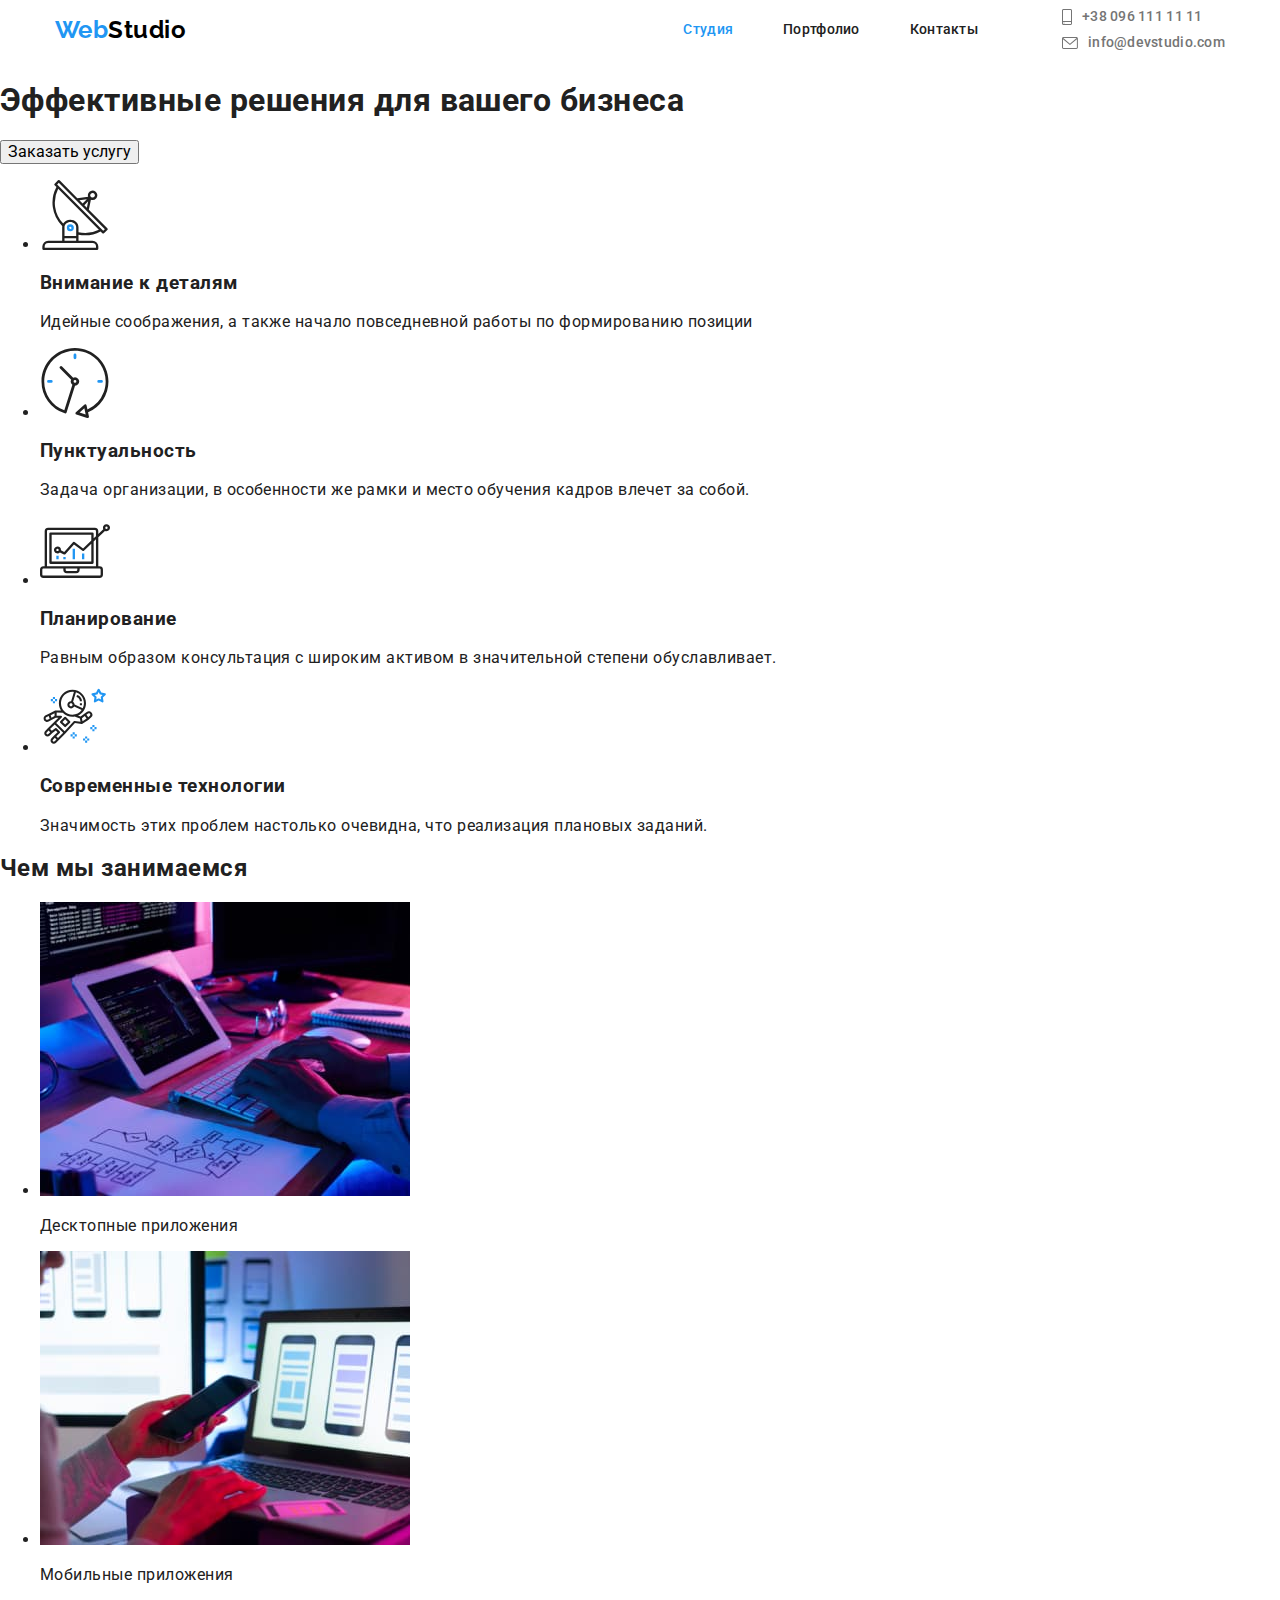
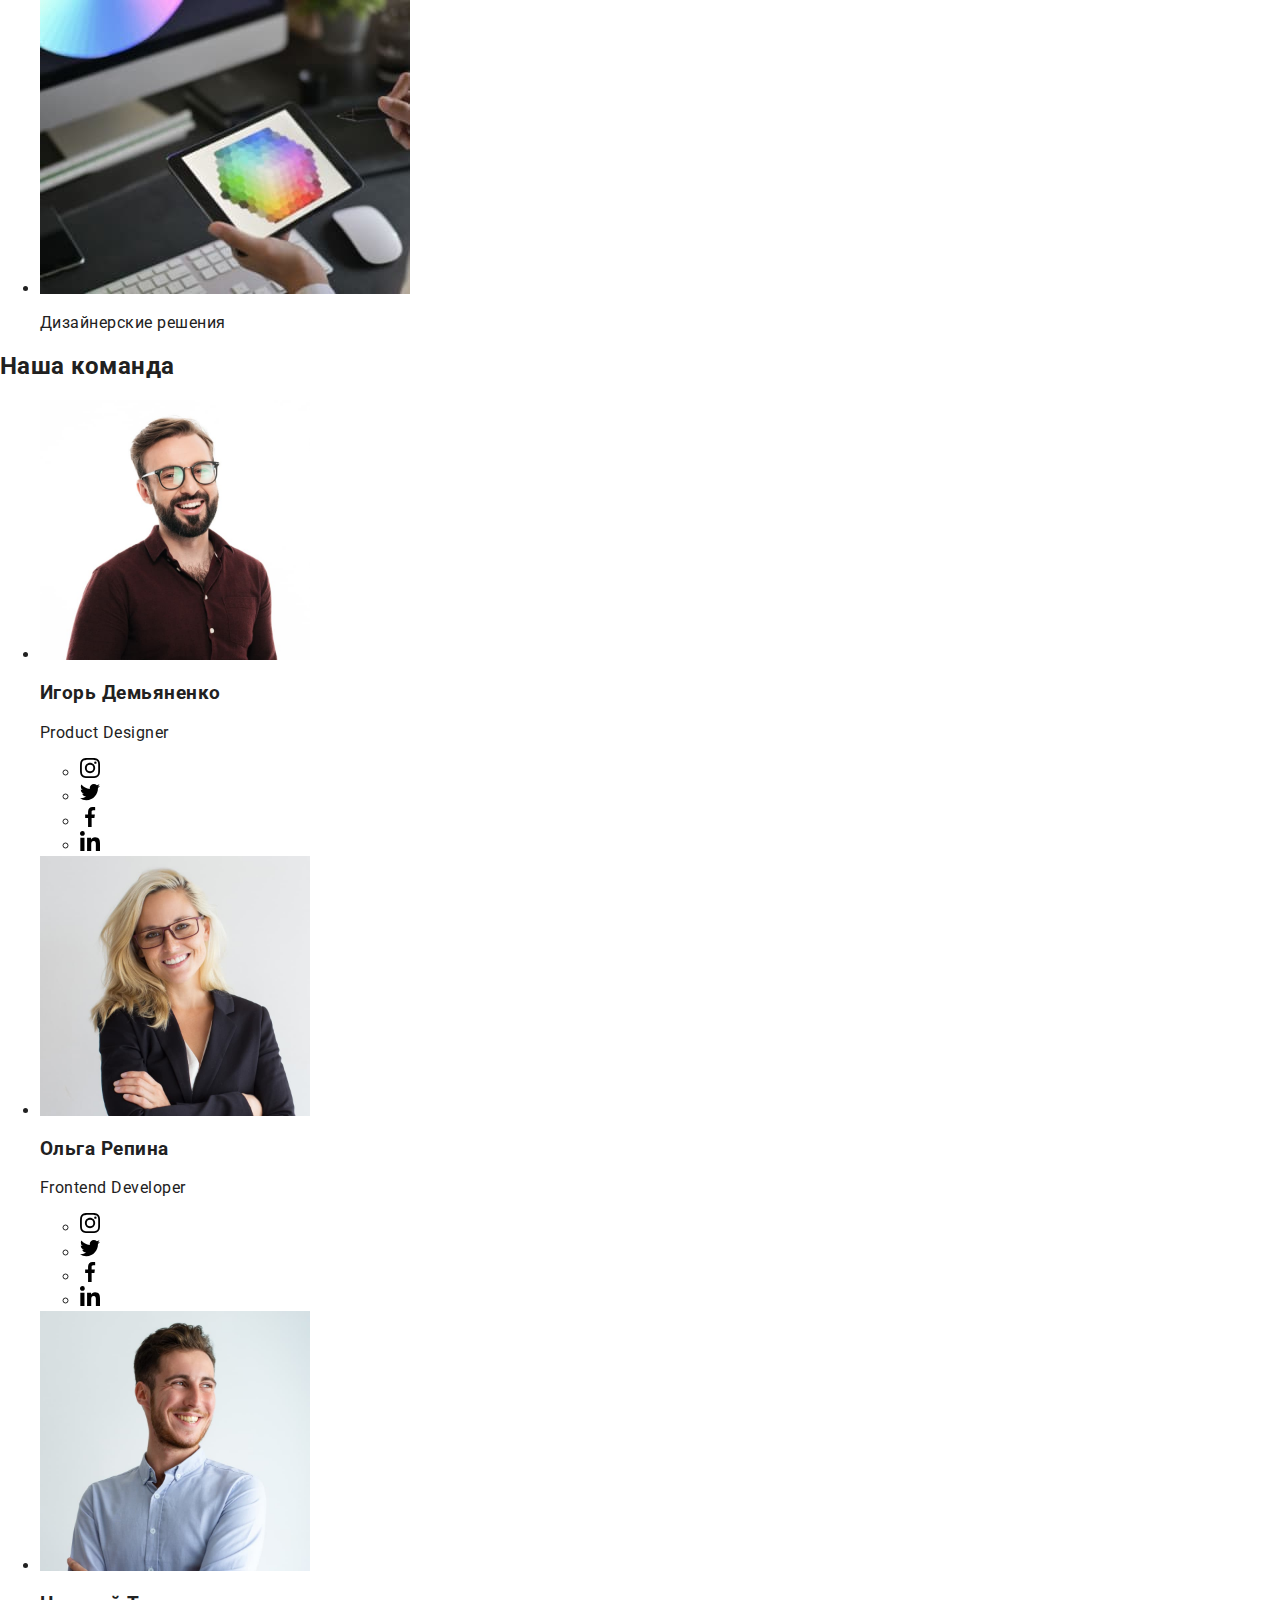
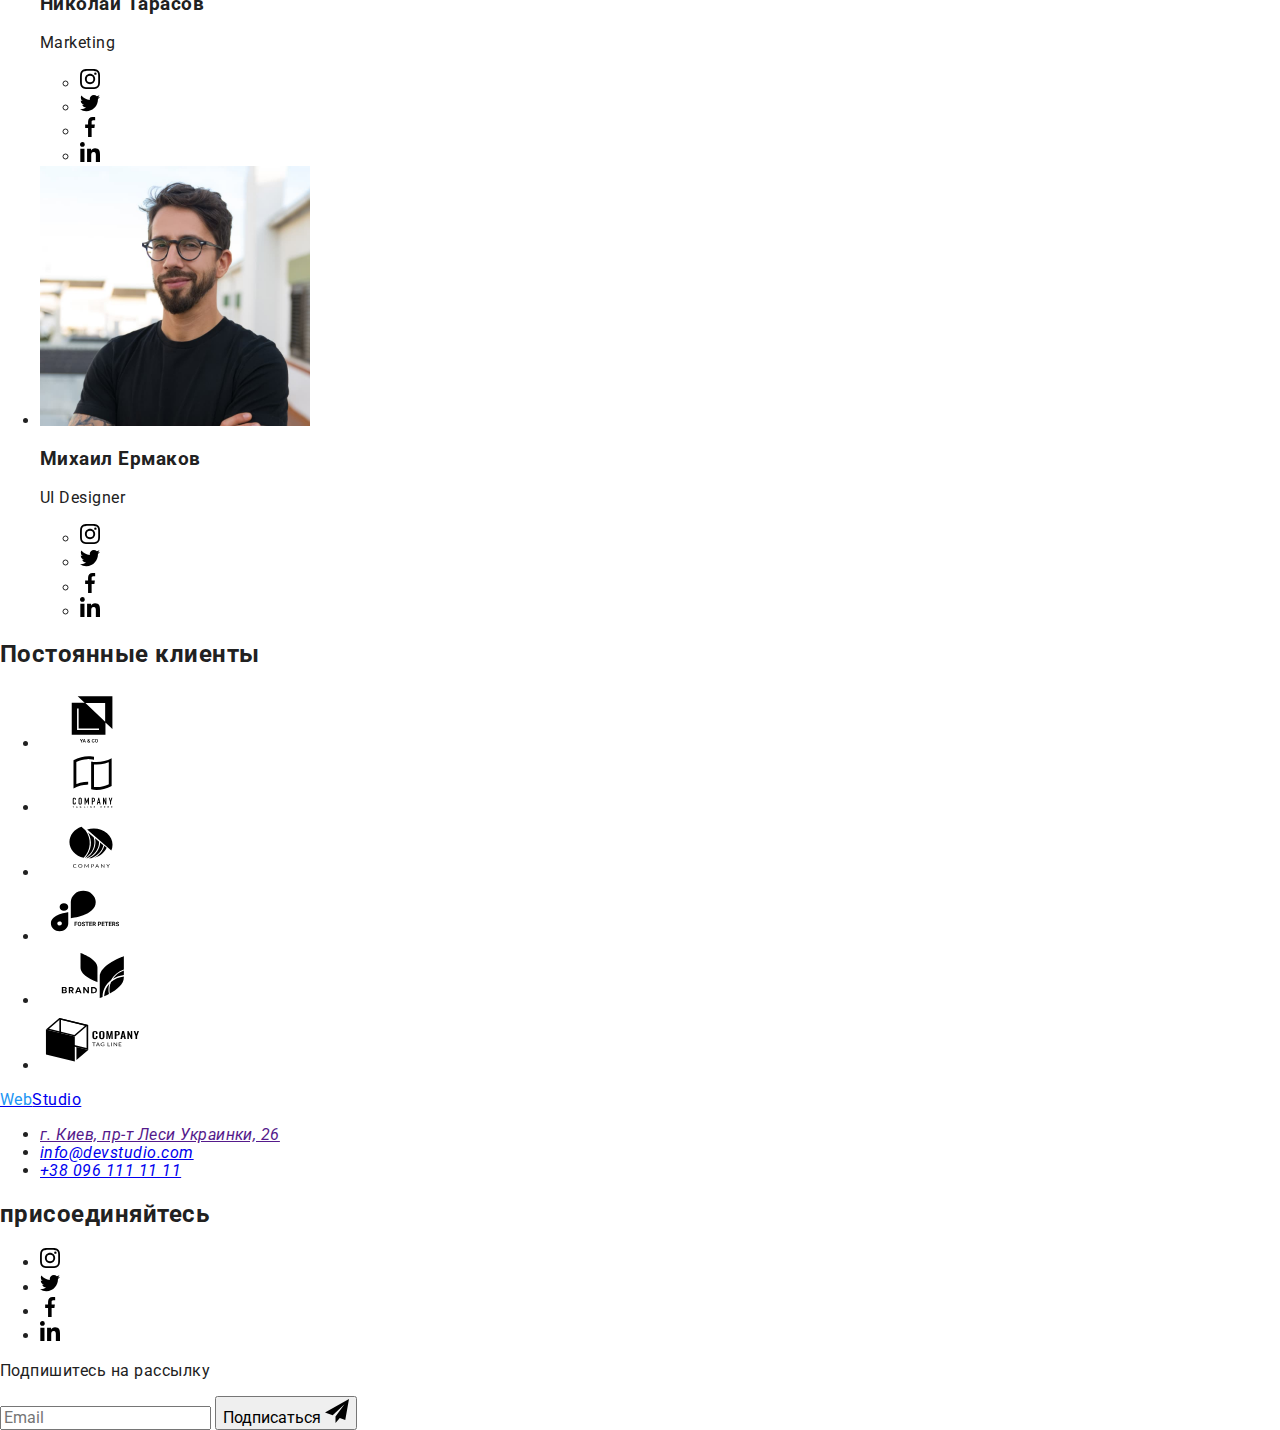
==== index.html @ c485b663 "Adaptive  header in index.html" ====
<!DOCTYPE html>
<html lang="ru">
<head>
    <meta charset="UTF-8">
    <meta http-equiv="X-UA-Compatible" content="IE=edge">
    <meta name="viewport" content="width=device-width, initial-scale=1.0">
    <title>WebStudio</title>
    <link rel="preconnect" href="https://fonts.googleapis.com">
    <link rel="preconnect" href="https://fonts.gstatic.com" crossorigin>
    <link href="https://fonts.googleapis.com/css2?family=Raleway:wght@700&family=Roboto:wght@400;500;700;900&display=swap" rel="stylesheet">   
    <link rel="stylesheet" href="./css/main.min.css">
</head>
<body>

    <!-- Шапка  -->
    <header class="header">

   <div class="main-navigation__container">
        <a class="logo" href="./index.html"><span class="logo__text">Web</span>Studio</a>
        <button class="main-navigation__menu-button is-open" type="button" data-menu-data
        aria-controls="main-navigation__wrapper" aria-expanded="false">
            <svg class="" aria-label="переключатель мобильного меню" width="32" height="32">
                <use class="main-navigation__icon-menu" href="./images/icons.svg#menu-mob"></use>
                <use class="main-navigation__icon-close" href="./images/icons.svg#close-mob"></use>
            </svg>
        </button>
        <div class="main-navigation__wrapper is-open" id="main-navigation__wrapper" data-menu>
            <nav class="main-navigation">
                <ul class="menu">
                    <li class="menu__item">
                        <a class="menu__link current" href="./index.html">Студия</a>
                    </li>
                    <li class="menu__item">
                        <a class="menu__link " href="./portfolio.html">Портфолио</a>
                    </li>
                    <li class="menu__item">
                        <a class="menu__link " href="">Контакты</a>
                    </li>
                </ul>
            </nav>
            <ul class="contacts">
                <li class="contacts__item">
                    <a class="contacts__link contacts__link--style" href="tel:+380961111111">
                        <svg class="contacts__icon" width="10" height="16">
                            <use href="./images/icons.svg#smartphone"></use>
                        </svg>+38 096 111 11 11</a>
                </li>
                <li class="contacts__item">
                    <a class="contacts__link" href="mailto:info@devstudio.com">
                        <svg class="contacts__icon" width="16" height="12">
                            <use href="./images/icons.svg#envelope"></use>
                        </svg>info@devstudio.com</a>
                </li>
            </ul>
            <ul class="main-navigation__mobile-list">
                <li class="main-navigation__mobile-item"><a class="main-navigation__mobile-lihk">Instagram</a></li>
                <li class="main-navigation__mobile-item"><a class="main-navigation__mobile-lihk">Twitter</a></li>
                <li class="main-navigation__mobile-item"><a class="main-navigation__mobile-lihk">Facebook</a></li>
                <li class="main-navigation__mobile-item"><a class="main-navigation__mobile-lihk">LinkedIn</a></li>
            </ul>
        </div>
    </div>
     
    </header>

    <!-- Основное наполнение сайта -->
    <main>

        <!-- Герой секция -->
        <section class="hero">
            <div class="hero__container">
                <h1 class="hero__title">Эффективные решения для вашего бизнеса</h1>
                <button class="button" type="button" data-modal-open>Заказать услугу</button>
            </div>
        </section>

        <!-- умение компании. <h2>Company skill</h2> должно быть   -->
        <section class="skills">
           <div class="skills__wrapper">
                <ul class=" skills__list">
                    <li class="skills__items">
                        <div class="skills__icons">
                            <svg width="70" height="70">
                                <use href="./images/icons.svg#antenna"></use>
                            </svg>
                        </div>
                        <h3 class="skills__title">Внимание к деталям</h3>
                        <p class="skills__text">Идейные соображения, а также начало повседневной работы по формированию позиции</p>
                    </li>
                    <li class="skills__items">
                        <div class="skills__icons">
                            <svg width="70" height="70">
                                <use href="./images/icons.svg#clock"></use>
                            </svg>
                        </div>
                        <h3 class="skills__title">Пунктуальность</h3>
                        <p class="skills__text">Задача организации, в особенности же рамки и место обучения кадров влечет за собой.</p>
                    </li>
                    <li class="skills__items">
                        <div class="skills__icons">
                            <svg width="70" height="70">
                                <use href="./images/icons.svg#diagram"></use>
                            </svg>
                        </div>
                        <h3 class="skills__title">Планирование</h3>
                        <p class="skills__text">Равным образом консультация с широким активом в значительной степени обуславливает.</p>
                    </li>
                    <li class="skills__items">
                        <div class="skills__icons">
                            <svg width="70" height="70">
                                <use href="./images/icons.svg#astronaut"></use>
                            </svg>
                        </div>
                        <h3 class="skills__title">Современные технологии</h3>
                        <p class="skills__text">Значимость этих проблем настолько очевидна, что реализация плановых заданий.</p>
                    </li>
                </ul>
           </div>
        </section>

        <!-- деятельность компании -->
        <section class="images">
            <div class="images__wrapper">
                <h2 class="images__title">Чем мы занимаемся</h2>
                <ul class="images__list">
                    <li class="images__items">
                        <img class="images__img" src="./images/programmig.jpg" alt="Программирование на компьютере" width="370" height="294">
                        <p class="images__text">Десктопные приложения</p>
                    </li>
                    <li class="images__items">
                        <img class="images__img" src="./images/Mobile-Disign.jpg" alt="Адаптация сайта под телефон" width="370" height="294">
                        <p class="images__text">Мобильные приложения</p>
                    </li>
                    <li class="images__items">
                        <img class="images__img" src="./images/PC-Disign.jpg" alt="Палитра цветов на планшете" width="370" height="294">
                        <p class="images__text">Дизайнерские решения</p>
                    </li>
                </ul>
            </div>
        </section>

        <!-- Сотрудники компании -->
        <section class="team">
           <div class="team__wrapper">
                <h2 class="team__title">Наша команда</h2>
                <ul class="team__list">
                    <li class="team__items">
                        <img class="team__img" src="./images/Product-Designer.jpg" alt="Игорь Демьяненко" width="270" height="260">
                       <div class="team__content">
                            <h3 class="team__subtitle">Игорь Демьяненко</h3>
                            <p class="team__text" lang="en">Product Designer</p>
                            <ul class="socials-icons">
                                <li class="socials-icons__list">
                                    <a class="socials-icons__link" href="">
                                        <svg class="socials-icons__icon" width="20" height="20">
                                            <use href="./images/icons.svg#instagram"></use>
                                        </svg>
                                    </a>
                                </li>
                                <li class="socials-icons__list">
                                    <a class="socials-icons__link" href="">
                                        <svg class="socials-icons__icon" width="20" height="20">
                                            <use href="./images/icons.svg#twitter"></use>
                                        </svg>
                                    </a>
                                </li>
                                <li class="socials-icons__list">
                                    <a class="socials-icons__link" href="">
                                        <svg class="socials-icons__icon" width="20" height="20">
                                            <use class="" href="./images/icons.svg#facebook"></use>
                                        </svg>
                                    </a>
                                </li>
                                <li class="socials-icons__list">
                                    <a class="socials-icons__link" href="">
                                        <svg class="socials-icons__icon" width="20" height="20">
                                            <use class="" href="./images/icons.svg#linkedin"></use>
                                        </svg>
                                    </a>
                                </li>
                            </ul>
                       </div>
                    </li>
                    <li class="team__items">
                        <img class="team__img" src="./images/Frontend-Developer.jpg" alt="Ольга Репина" width="270" height="260">
                        <div class="team__content">
                            <h3 class="team__subtitle">Ольга Репина</h3>
                            <p class="team__text" lang="en">Frontend Developer</p>
                            <ul class="socials-icons list">
                                <li class="socials-icons__list">
                                    <a class="socials-icons__link" href="">
                                        <svg class="socials-icons__icon" width="20" height="20">
                                            <use class="" href="./images/icons.svg#instagram"></use>
                                        </svg>
                                    </a>
                                </li>
                                <li class="socials-icons__list">
                                    <a class="socials-icons__link" href="">
                                        <svg class="socials-icons__icon" width="20" height="20">
                                            <use class="" href="./images/icons.svg#twitter"></use>
                                        </svg>
                                    </a>
                                </li>
                                <li class="socials-icons__list">
                                    <a class="socials-icons__link" href="">
                                        <svg class="socials-icons__icon" width="20" height="20">
                                            <use class="" href="./images/icons.svg#facebook"></use>
                                        </svg>
                                    </a>
                                </li>
                                <li class="socials-icons__list">
                                    <a class="socials-icons__link" href="">
                                        <svg class="socials-icons__icon" width="20" height="20">
                                            <use class="" href="./images/icons.svg#linkedin"></use>
                                        </svg>
                                    </a>
                                </li>
                            </ul>
                        </div>
                    </li>
                    <li class="team__items">
                        <img class="team__img" src="./images/Marketing.jpg" alt="Николай Тарасов" width="270" height="260">
                       <div class="team__content">
                            <h3 class="team__subtitle">Николай Тарасов</h3>
                            <p class="team__text" lang="en">Marketing</p>
                            <ul class="socials-icons list">
                                <li class="socials-icons__list">
                                    <a class="socials-icons__link" href="">
                                        <svg class="socials-icons__icon" width="20" height="20">
                                            <use class="" href="./images/icons.svg#instagram"></use>
                                        </svg>
                                    </a>
                                </li>
                                <li class="socials-icons__list">
                                    <a class="socials-icons__link" href="">
                                        <svg class="socials-icons__icon" width="20" height="20">
                                            <use class="" href="./images/icons.svg#twitter"></use>
                                        </svg>
                                    </a>
                                </li>
                                <li class="socials-icons__list">
                                    <a class="socials-icons__link" href="">
                                        <svg class="socials-icons__icon" width="20" height="20">
                                            <use class="" href="./images/icons.svg#facebook"></use>
                                        </svg>
                                    </a>
                                </li>
                                <li class="socials-icons__list">
                                    <a class="socials-icons__link" href="">
                                        <svg class="socials-icons__icon" width="20" height="20">
                                            <use class="" href="./images/icons.svg#linkedin"></use>
                                        </svg>
                                    </a>
                                </li>
                            </ul>
                       </div>
                    </li>
                    <li class="team__items">
                        <img class="team-img" src="./images/UI-Designer.jpg" alt="Михаил Ермаков" width="270" height="260">
                        <div class="team__content">
                            <h3 class="team__subtitle">Михаил Ермаков</h3>
                            <p class="team__text" lang="en">UI Designer</p>
                            <ul class="socials-icons list">
                                <li class="socials-icons_list">
                                    <a class="socials-icons__link" href="">
                                        <svg class="socials-icons__icon" width="20" height="20">
                                            <use href="./images/icons.svg#instagram"></use>
                                        </svg>
                                    </a>
                                </li>
                                <li class="socials-icons__list">
                                    <a class="socials-icons__link" href="">
                                        <svg class="socials-icons__icon" width="20" height="20">
                                            <use href="./images/icons.svg#twitter"></use>
                                        </svg>
                                    </a>
                                </li>
                                <li class="socials-icons__list">
                                    <a class="socials-icons__link" href="">
                                        <svg class="socials-icons__icon" width="20" height="20">
                                            <use href="./images/icons.svg#facebook"></use>
                                        </svg>
                                    </a>
                                </li>
                                <li class="socials-icons__list">
                                    <a class="socials-icons__link" href="">
                                        <svg class="socials-icons__icon" width="20" height="20">
                                            <use class="" href="./images/icons.svg#linkedin"></use>
                                        </svg>
                                    </a>
                                </li>
                            </ul>
                        </div>
                    </li>
                </ul>
           </div>
        </section>

        <!-- постоянные клиенты -->
        <section class="client">
            <div class="client__wrapper">
                <h2 class="client__title">Постоянные клиенты</h2>
                <ul class="client__items">
                    <li class="client__list">
                        <a class="client__link" href="">
                            <svg class="client__icon" width="106" height="60">
                                <use class="" href="./images/icons.svg#yago"></use>
                            </svg>
                        </a>
                    </li>
                    <li class="client__list">
                        <a class="client__link" href="">
                            <svg class="client__icon" width="106" height="60">
                                <use class="" href="./images/icons.svg#tagline"></use>
                            </svg>
                        </a>
                    </li>
                    <li class="client__list">
                        <a class="client__link" href="">
                            <svg class="client__icon" width="106" height="60">
                                <use class="" href="./images/icons.svg#company"></use>
                            </svg>
                        </a>
                    </li>
                    <li class="client__list">
                        <a class="client__link" href="">
                            <svg class="client__icon" width="106" height="60">
                                <use class="" href="./images/icons.svg#foster"></use>
                            </svg>
                        </a>
                    </li>
                    <li class="client__list">
                        <a class="client__link" href="">
                            <svg class="client__icon" width="106" height="60">
                                <use class="" href="./images/icons.svg#brand"></use>
                            </svg>
                         </a>
                    </li>
                    <li class="client__list">
                        <a class="client__link" href="">
                            <svg class="client__icon" width="106" height="60">
                                <use class="" href="./images/icons.svg#tag-line"></use>
                            </svg>
                        </a>
                    </li>
                </ul>

            </div>
        </section>

        <!-- модальное окно -->
        <div class="backdrop is-hidden" data-modal>
            <div class="backdrop__form">
                <button class="backdrop__button" type="button"  data-modal-close>
                    <svg class="backdrop__icon" width="11" height="11">
                        <use href="./images/icons.svg#close"></use>
                    </svg>
                </button>
            <form class="form" name="signup-form">
                <h3 class="form__title">Оставьте свои данные, мы вам перезвоним</h3>
                    <label class="form__field"><span class="form__text">Имя</span>
                        <svg class="form__icon" width="18" height="18">
                            <use href="./images/icons.svg#person-black"></use>
                        </svg>
                        <input class="form__inputs" type="text" name="user-name" />
                    </label>
                    <label class="form__field"><span class="form__text">Телефон</span>
                        <svg class="form__icon" width="18" height="18">
                            <use href="./images/icons.svg#phone-black"></use>
                        </svg>
                        <input class="form__inputs" type="tel" name="user-phone" />
                    </label>
                    <label class="form__field"><span class="form__text">Почта</span>
                        <svg class="form__icon" width="18" height="18">
                            <use href="./images/icons.svg#email-black"></use>
                        </svg>
                        <input class="form__inputs" type="email" name="user-email"/>
                    </label>
                    <label class="form__field"><span class="form__text">Комментарий</span>
                        <textarea class="form__textarea" name="user-comments" rows="6" placeholder="Введите текст"></textarea>
                    </label>
                    <Label class="checkbox">
                        <input class="checkbox__field" type="checkbox" name="agreement" value="Agreement conditions"> <span class="checkbox__icon"></span>
                        Соглашаюсь с рассылкой и принимаю &nbsp;<a href="">Условия договора</a>
                    </Label>
                    <button class="button__form" type="submit">Отправить</button>
            </form>
            </div>
        </div>
    </main>

  
    <!-- Подвал сайта -->
    <footer class="footer">

        <div class="footer__wrapper">

           <div class="footer__contacts">
                <a class="footer__logo" href="./index.html"><span class="logo__text">Web</span>Studio</a>
                <address class="footer__addresses">
                    <ul class="footer__list">
                        <li class="footer__item">
                            <a class="footer__link" href="">г. Киев, пр-т Леси Украинки, 26</a>
                        </li>
                        <li class="footer-item">
                            <a class="footer__link footer__link--color " href="mailto:info@devstudio.com">info@devstudio.com</a>
                        </li>
                        <li class="footer__item">
                            <a class="footer__link footer__link--color " href="tel:+380961111111">+38 096 111 11 11</a>
                        </li>
                    </ul>
                </address>
           </div>

            <div class="footer__social">
                    <h2 class="footer-social__title">присоединяйтесь</h2>
                    <ul class="footer-socials__items">
                        <li class="footer-socials__list">
                            <a class="footer-socials__link" href="">
                                <svg class="footer-socials__icon" width="20" height="20">
                                    <use class="" href="./images/icons.svg#instagram"></use>
                                </svg>
                            </a>
                        </li>
                        <li class="footer-socials__list">
                            <a class="footer-socials__link" href="">
                                <svg class="footer-socials__icon" width="20" height="20">
                                    <use class="" href="./images/icons.svg#twitter"></use>
                                </svg>
                            </a>
                        </li>
                        <li class="footer-socials__list">
                            <a class="footer-socials__link " href="">
                                <svg class="footer-socials__icon" width="20" height="20">
                                    <use class="" href="./images/icons.svg#facebook"></use>
                                </svg>
                            </a>
                        </li>
                        <li class="footer-socials__list">
                            <a class="footer-socials__link" href="">
                                <svg class="footer-socials__icon" width="20" height="20">
                                    <use class="" href="./images/icons.svg#linkedin"></use>
                                </svg>
                            </a>
                        </li>
                    </ul>
            </div>

        <form class="footer-form">
            <p class="footer-form__text">Подпишитесь на рассылку</p>
                <div class="footer-form__subscribe">
                    <input class="footer-form__field" type="email" name="mail" placeholder="Email" />
                    <button class="button footer-form__button">Подписаться
                        <svg class="button__icon" width="24" height="24">
                            <use class="" href="./images/icons.svg#icon-send"></use>
                        </svg>
                    </button>
                </div>
        </form>
           
        </div>

    </footer>

    <!-- подключение JS -->
    <script src="./mobile-menu.js"></script>
    <script src="./modal.js"></script>

</body>
</html>
---- css/main.min.css ----
/*! modern-normalize v1.1.0 | MIT License | https://github.com/sindresorhus/modern-normalize */*,::before,::after{box-sizing:border-box}html{line-height:1.15;-webkit-text-size-adjust:100%;-moz-tab-size:4;tab-size:4}body{margin:0;font-family:system-ui,-apple-system,"Segoe UI",Roboto,Helvetica,Arial,sans-serif,"Apple Color Emoji","Segoe UI Emoji"}hr{height:0;color:inherit}abbr[title]{text-decoration:underline dotted}b,strong{font-weight:bolder}code,kbd,samp,pre{font-family:ui-monospace, SFMono-Regular, Consolas, 'Liberation Mono', Menlo, monospace;font-size:1em}small{font-size:80%}sub,sup{font-size:75%;line-height:0;position:relative;vertical-align:baseline}sub{bottom:-0.25em}sup{top:-0.5em}table{text-indent:0;border-color:inherit}button,input,optgroup,select,textarea{font-family:inherit;font-size:100%;line-height:1.15;margin:0}button,select{text-transform:none}button,[type='button'],[type='reset'],[type='submit']{-webkit-appearance:button}::-moz-focus-inner{border-style:none;padding:0}:-moz-focusring{outline:1px dotted ButtonText}:-moz-ui-invalid{box-shadow:none}legend{padding:0}progress{vertical-align:baseline}::-webkit-inner-spin-button,::-webkit-outer-spin-button{height:auto}[type='search']{-webkit-appearance:textfield;outline-offset:-2px}::-webkit-search-decoration{-webkit-appearance:none}::-webkit-file-upload-button{-webkit-appearance:button;font:inherit}summary{display:list-item}.menu,.contacts,.main-navigation__mobile-list,.gallery-buttons,.gallery-projects{margin:0;padding:0;list-style:none}.gallery{padding-top:94px;padding-bottom:94px}.main-navigation__container,.gallery__wrapper{width:100%;padding-left:15px;padding-right:15px;margin-left:auto;margin-right:auto}@media screen and (min-width: 1200px){.main-navigation__container,.gallery__wrapper{width:1200px}}.logo{font-family:'Raleway', sans-serif;font-weight:700;text-decoration:none}.button__form,.gallery-buttons__button{font-weight:700;font-size:16px;line-height:1.88;letter-spacing:0.06em;border-radius:4px;border:hidden;color:#fff;background-color:#2196f3;cursor:pointer}body{color:#212121;background-color:#fff;font-family:"Roboto",sans-serif;letter-spacing:.03em}.main-navigation__container{position:relative;display:flex;align-items:center;justify-content:space-between}@media screen and (min-width: 768px){.main-navigation__container .main-navigation__menu-button{display:none}}.logo{font-size:24px;line-height:1.17;padding-top:16px;padding-bottom:16px;color:#000000}.logo__text{color:#2196f3}.main-navigation__menu-button{display:inline-flex;margin:0;padding:0;border:none;background-color:transparent}.main-navigation__menu-button.is-open .main-navigation__icon-menu{display:block}.main-navigation__menu-button.is-open .main-navigation__icon-close{display:none}.main-navigation__menu-button .main-navigation__icon-close{display:block}.main-navigation__menu-button .main-navigation__icon-menu{display:none}.main-navigation__wrapper.is-open{display:none}@media screen and (max-width: 767px){.main-navigation__wrapper{display:block;position:absolute;top:48px;left:0%;width:100%;height:796px;background-color:#fff}}@media screen and (min-width: 768px){.main-navigation__wrapper.is-open{display:flex;justify-items:center}}@media screen and (max-width: 767px){.menu{margin-bottom:302px;padding-left:40px}}@media screen and (min-width: 768px){.menu{display:flex;align-items:center;margin-right:84px}}.menu__item:not(:last-child){margin-bottom:32px}@media screen and (min-width: 768px){.menu__item:not(:last-child){margin-bottom:0;margin-right:50px}}.menu__link{display:block;font-weight:500;font-size:40px;line-height:1.18;color:inherit;text-decoration:none;letter-spacing:0.02em}@media screen and (min-width: 768px){.menu__link{font-size:14px;line-height:1.14}}.menu__link.current{color:#2196f3}.menu__link:hover,.menu__link:focus{color:#2196f3}.menu__link{transition:color 250ms cubic-bezier(0.4, 0, 0.2, 1)}.contacts{margin-bottom:64px;padding-left:40px}@media screen and (min-width: 768px){.contacts{margin-bottom:0;padding-left:0}}.contacts__item:not(:last-child){margin-bottom:32px}@media screen and (min-width: 768px){.contacts__item:not(:last-child){margin-bottom:10px}}.contacts__link{color:#757575;font-weight:500;font-size:24px;line-height:1.17;text-decoration:none;letter-spacing:0.02em;color:#757575}.contacts__link--style{font-weight:500;font-size:34px;line-height:1.18;color:#2196f3}@media screen and (min-width: 768px){.contacts__link{display:flex;align-items:center;font-size:14px;line-height:1.14;color:#757575}}.contacts__icon{display:none}@media screen and (min-width: 768px){.contacts__icon{display:flex;margin-right:10px;fill:currentColor}.menu__link .contacts__icon{transition:color 250ms cubic-bezier(0.4, 0, 0.2, 1)}}.main-navigation__mobile-list{display:flex;padding-left:40px}@media screen and (min-width: 767px){.main-navigation__mobile-list{display:none}}.main-navigation__mobile-item:not(:last-child){border-right:1px solid rgba(33,33,33,0.2);padding-right:10px}.main-navigation__mobile-item:not(:first-child){padding-left:10px}.main-navigation__mobile-lihk{font-weight:500;font-size:18px;line-height:1.22;color:#2196f3}@media screen and (min-width: 768px){.main-navigation{display:flex}}.backdrop{position:fixed;left:0;top:0;width:100%;height:100%;background:rgba(0,0,0,0.2);opacity:1;visibility:visible;transition:opacity 250ms cubic-bezier(0.4, 0, 0.2, 1),visibility 250ms cubic-bezier(0.4, 0, 0.2, 1),transform 250ms cubic-bezier(0.4, 0, 0.2, 1);z-index:10}.backdrop.is-hidden{opacity:0;pointer-events:none;visibility:hidden}.backdrop__form{position:absolute;top:50%;left:50%;transform:translate(-50%, -50%) scale(1);min-width:528px;min-height:581px;background-color:#fff;box-shadow:0px 1px 3px rgba(0,0,0,0.12),0px 1px 1px rgba(0,0,0,0.14),0px 2px 1px rgba(0,0,0,0.2);border-radius:4px;transition:transform 250ms cubic-bezier(0.4, 0, 0.2, 1)}.backdrop.is-hidden .backdrop__form{transform:translate(-50%, -50%) scale(0.5)}.backdrop__button{position:absolute;top:8px;right:8px;border:0;padding:0;width:30px;height:30px;border:1px solid rgba(0,0,0,0.1);border-radius:50%;background-color:#fff;cursor:pointer}.backdrop__button:hover,.backdrop__button:focus{color:#2196f3}.backdrop__icon{fill:currentColor;transition:color 250ms cubic-bezier(0.4, 0, 0.2, 1)}.form{padding:40px}.form__title{font-size:20px;line-height:1.15;letter-spacing:0.03em;margin:0;margin-bottom:12px}.form__field{position:relative;display:flex;flex-direction:column;font-weight:400;font-size:12px;line-height:1.16;letter-spacing:0.01em;color:#757575}.form__text{margin-bottom:4px}.form__icon{position:absolute;top:58%;left:12px;transform:translateY(-58%)}.form__field:focus-within>.form__icon{fill:#2196f3}.form__inputs{width:448px;border:1px solid rgba(33,33,33,0.2);border-radius:4px;margin-bottom:10px;padding:12px 13px;padding-left:42px;outline:transparent}.form__inputs:focus-within{border-color:#2196f3}.form__textarea{width:448px;border:1px solid rgba(33,33,33,0.2);border-radius:4px;margin-bottom:20px;padding:16px 12px;resize:none;outline:none}.form__textarea::placeholder{letter-spacing:0.01em;color:rgba(117,117,117,0.5)}.form__textarea:focus-within{border-color:#2196f3}.checkbox{display:flex;align-items:center;justify-content:center;font-weight:400;font-size:14px;line-height:1.71;color:var(--icon-sub-text);margin-bottom:30px}.checkbox__field{position:absolute;width:1px;height:1px;max-width:-1px;border:0;padding:0;clip:rect(0 0 0 0);overflow:hidden}.checkbox__icon{width:15px;height:15px;border:1px solid #212121;border-radius:4px;cursor:pointer;margin-right:7px}.checkbox__field:checked+.checkbox__icon{border-color:#2196f3;background-color:#2196f3;background-image:url("../images/check.svg");background-size:contain;background-origin:border-box}.button__form{display:block;margin-left:auto;margin-right:auto;padding:10px 55px;transition:background-color 250ms cubic-bezier(0.4, 0, 0.2, 1),box-shadow 250ms cubic-bezier(0.4, 0, 0.2, 1)}.button__form:hover,.button__form:focus{box-shadow:0px 4px 4px rgba(0,0,0,0.15)}.gallery-buttons{display:flex;justify-content:center;margin-bottom:50px}.gallery-buttons__item:not(:last-child){margin-right:8px}.gallery-buttons__button{font-weight:500;line-height:1.62;color:inherit;letter-spacing:inherit;padding:6px 22px;box-shadow:none;background-color:#f5f4fa;transition:background-color 250ms cubic-bezier(0.4, 0, 0.2, 1),color 250ms cubic-bezier(0.4, 0, 0.2, 1),box-shadow 250ms cubic-bezier(0.4, 0, 0.2, 1)}.gallery-buttons__button:hover,.gallery-buttons__button:focus{background-color:#2196f3;color:#fff;box-shadow:0px 3px 1px rgba(0,0,0,0.1),0px 1px 2px rgba(0,0,0,0.08),0px 2px 2px rgba(0,0,0,0.12)}.gallery-projects{display:flex;flex-wrap:wrap}.gallery-projects__list{position:relative;width:370px;margin-right:30px;margin-bottom:30px}.gallery-projects__list:nth-child(3n){margin-right:0}.gallery-projects__list:nth-last-child(-n+3){margin-bottom:0}.gallery-projects__link{display:block;text-decoration:none;color:inherit;transition:background-color 250ms cubic-bezier(0.4, 0, 0.2, 1),box-shadow 250ms cubic-bezier(0.4, 0, 0.2, 1)}.gallery-projects__link:hover,.gallery-projects__link:focus{background-color:#fff;box-shadow:0px 1px 1px rgba(0,0,0,0.12),0px 4px 4px rgba(0,0,0,0.06),1px 4px 6px rgba(0,0,0,0.16)}.gallery-projects__wrapper{position:relative;overflow:hidden}.gallery-projects__image{display:block;border:hidden}.gallery-projects__article{position:absolute;top:0;left:0;width:100%;height:100%;color:#fff;font-weight:400;font-size:18px;line-height:1.56;margin:0;padding:63px 24px;background:rgba(33,150,243,0.9);transform:translateY(100%);transition:transform 250ms cubic-bezier(0.4, 0, 0.2, 1)}.gallery-projects__link:hover .gallery-projects__article,.gallery-projects__link:focus .gallery-projects__article{transform:translateY(0)}.gallery-projects__container{padding:20px 24px;border:1px solid #eeeeee;border-top:0}.gallery-projects__title{font-weight:700;font-size:18px;line-height:2;letter-spacing:0.06em;margin-top:0;margin-bottom:4px}.gallery-projects__text{font-weight:400;font-size:16px;line-height:1.88;color:#757575;margin:0}
/*# sourceMappingURL=main.min.css.map */
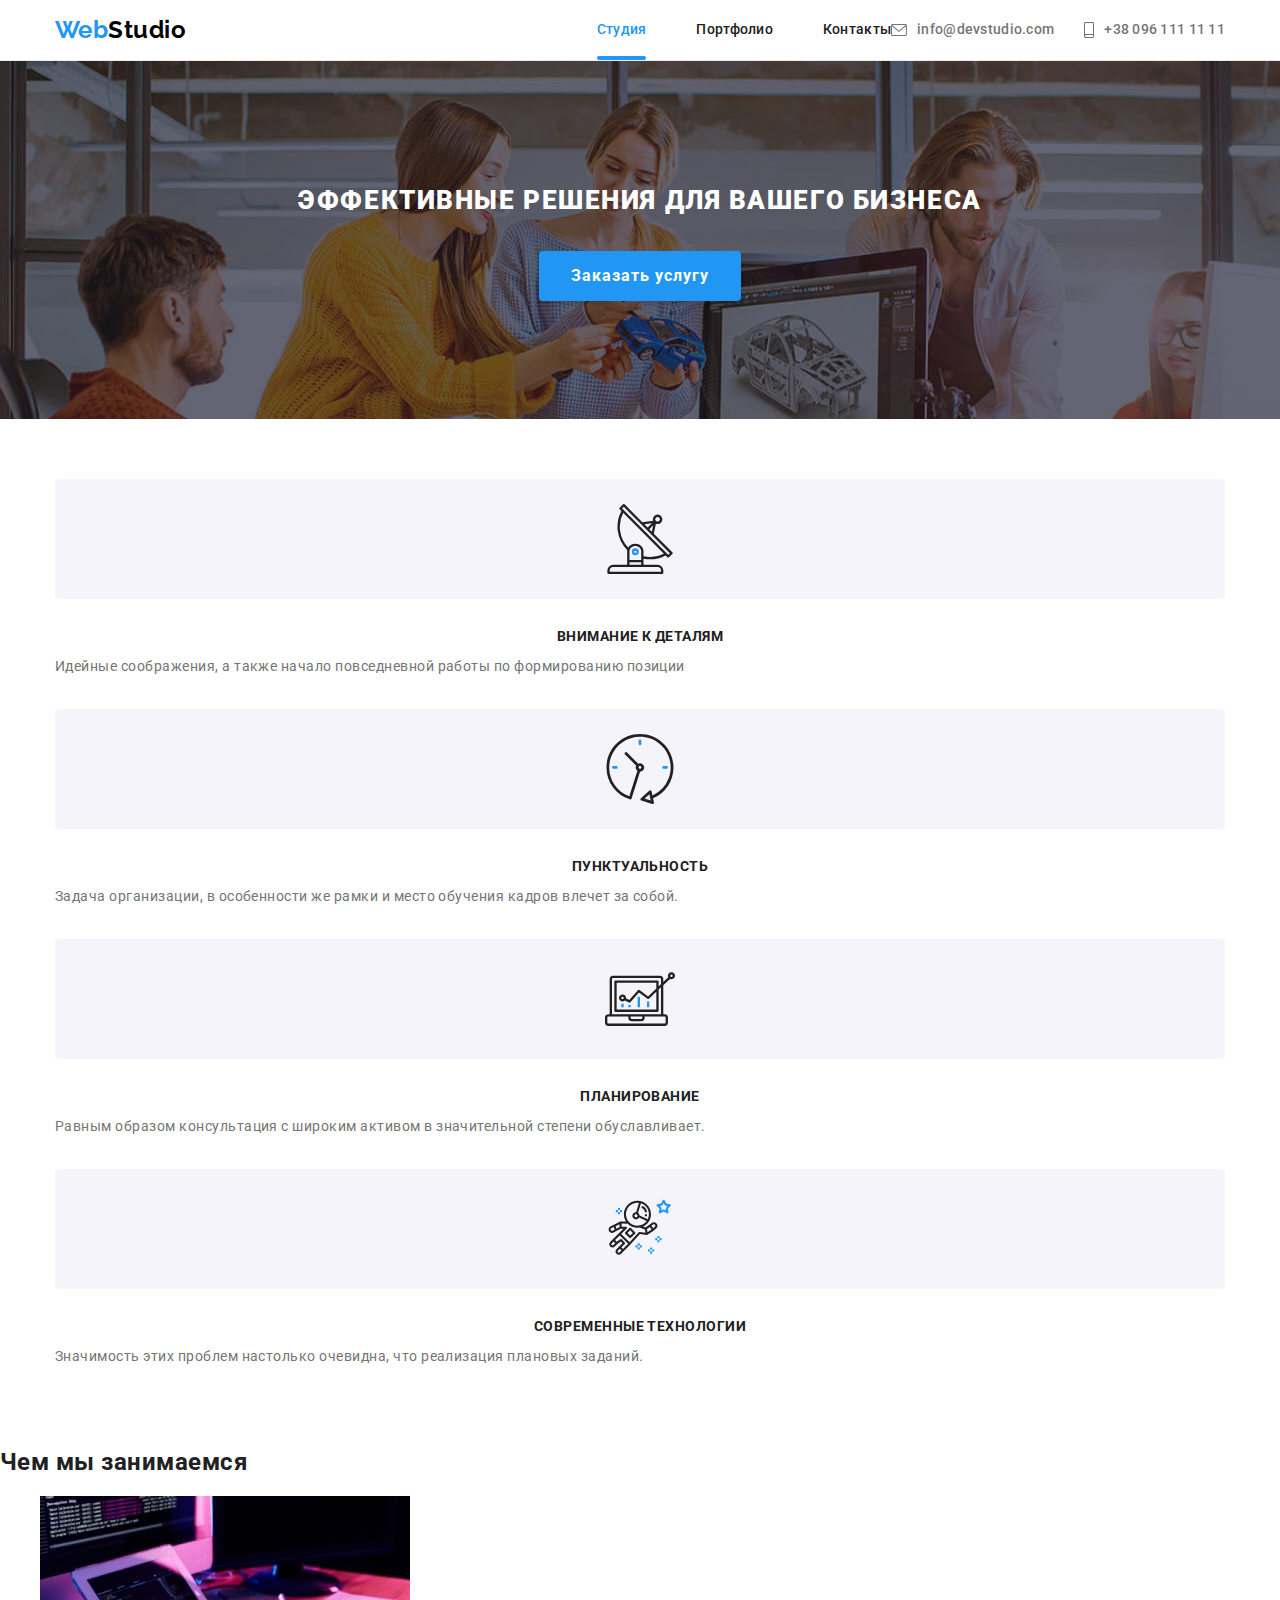
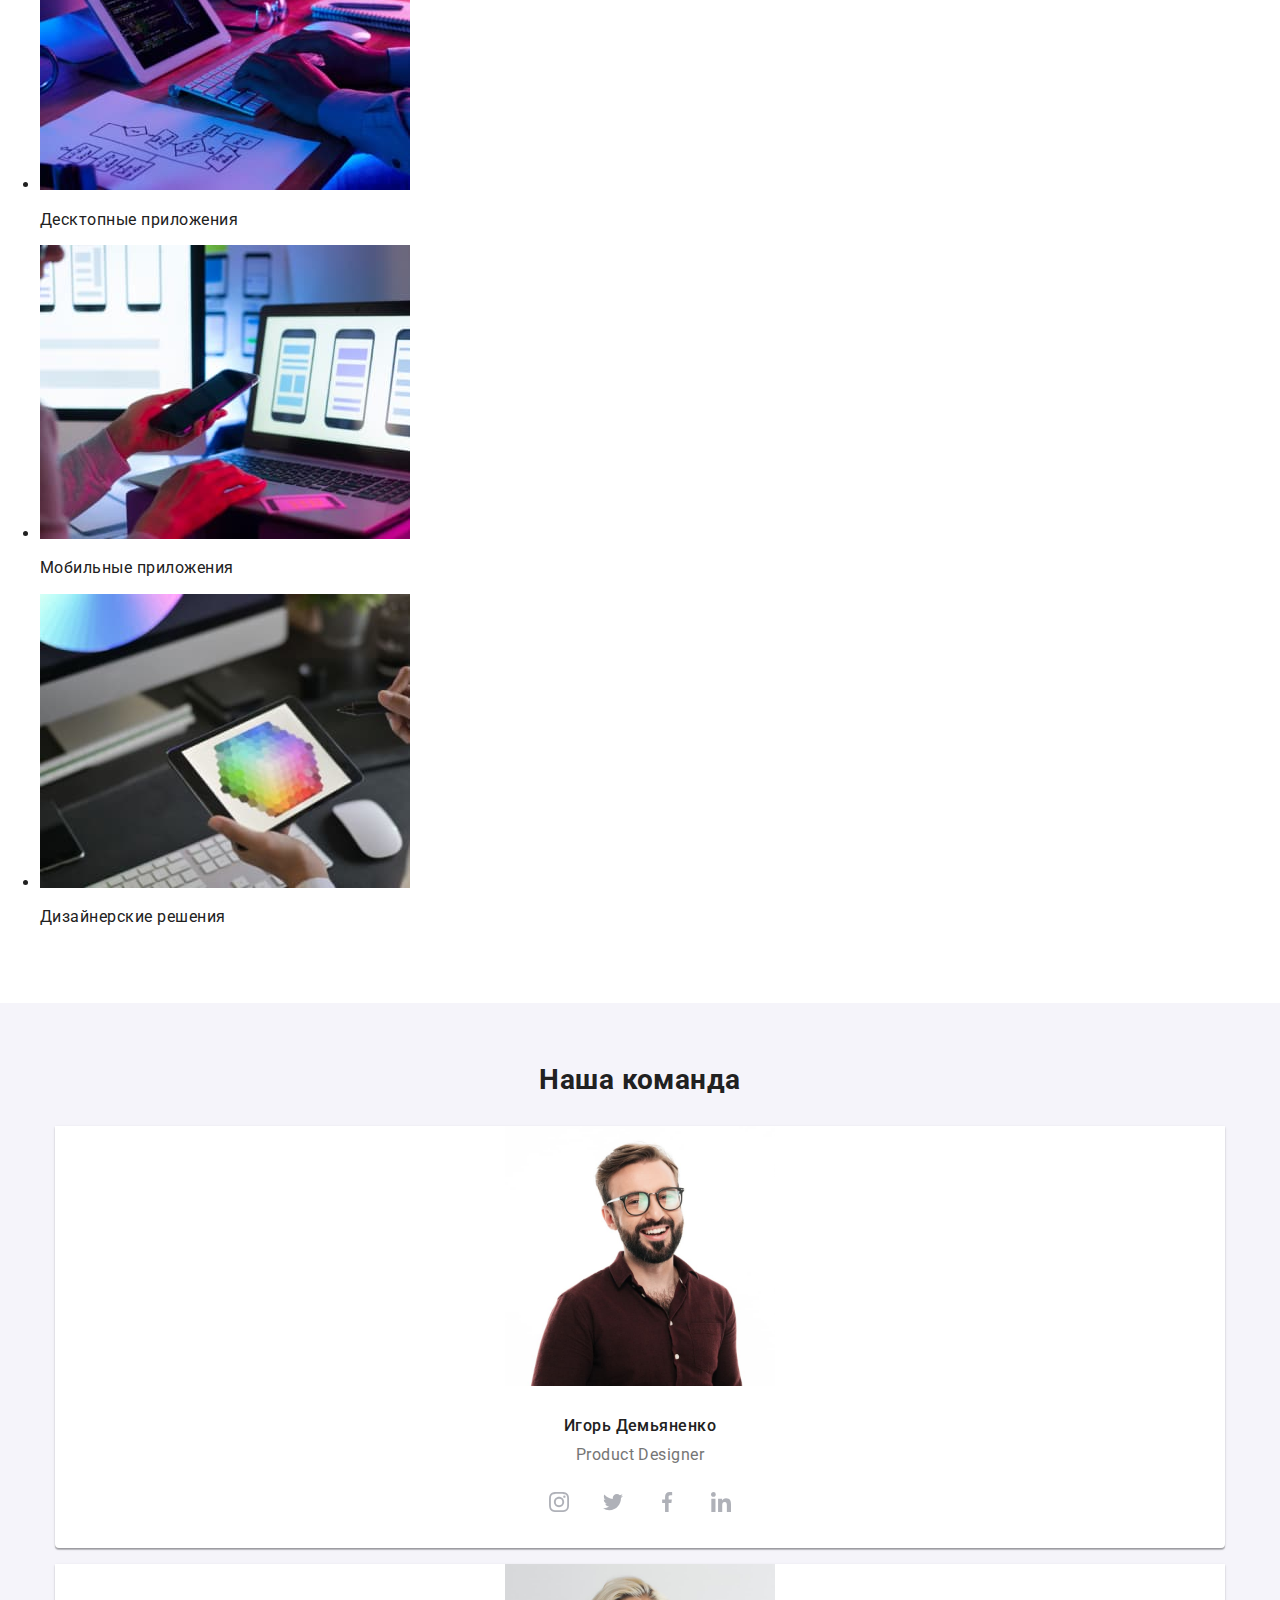
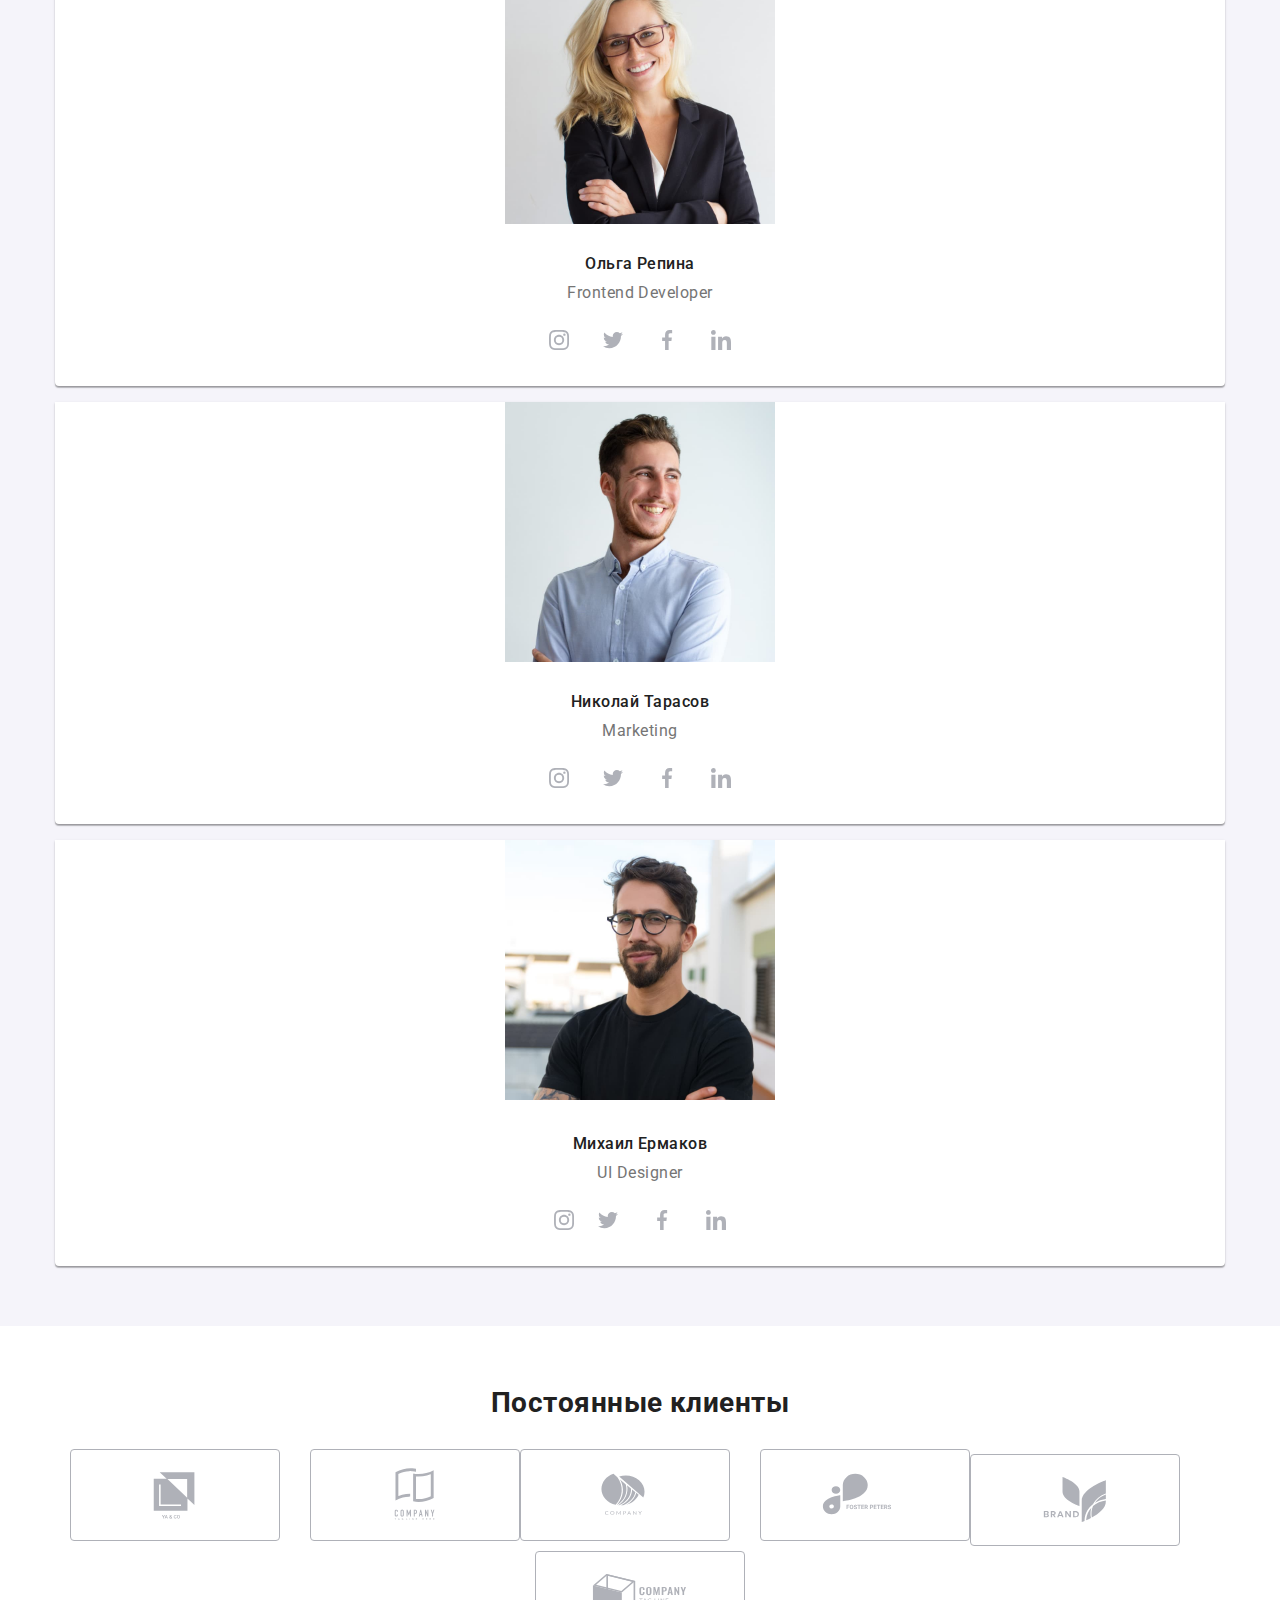
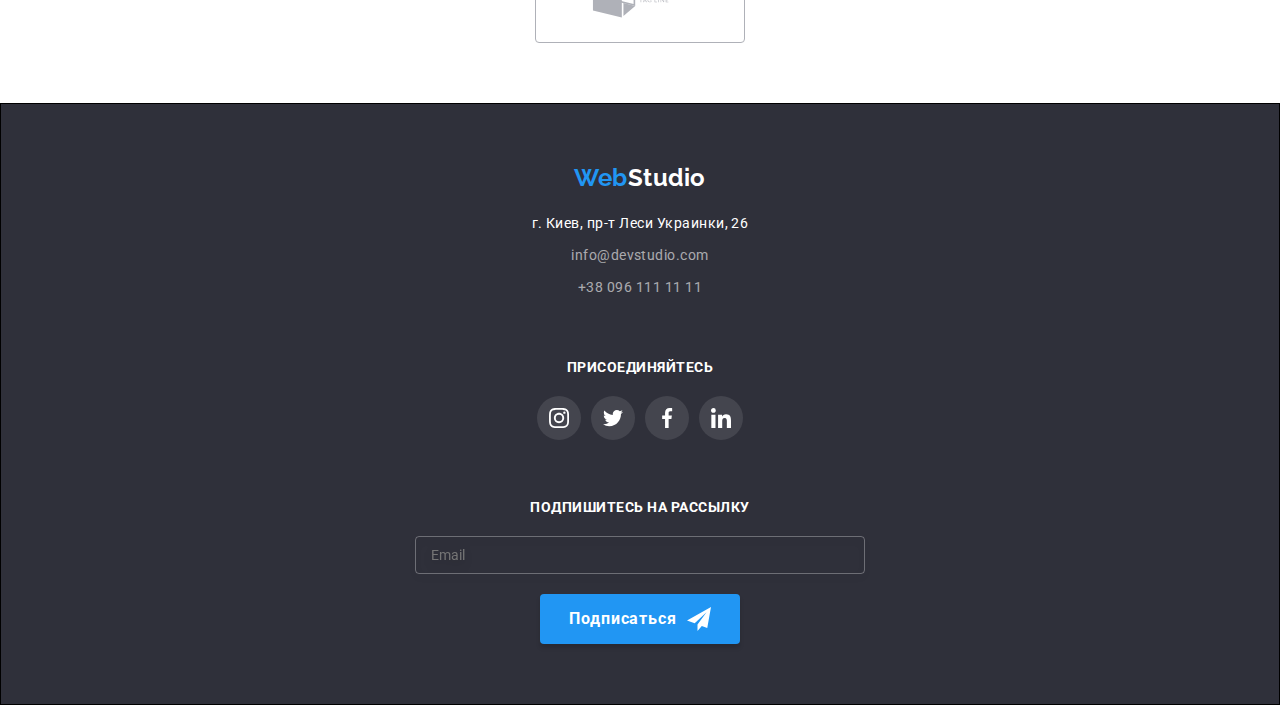
==== commit 07b1d846: "adaptive styles  for mobail phone completed" ====
--- a/index.html
+++ b/index.html
@@ -402,7 +402,7 @@
                         <li class="footer__item">
                             <a class="footer__link" href="">г. Киев, пр-т Леси Украинки, 26</a>
                         </li>
-                        <li class="footer-item">
+                        <li class="footer__item">
                             <a class="footer__link footer__link--color " href="mailto:info@devstudio.com">info@devstudio.com</a>
                         </li>
                         <li class="footer__item">
--- a/css/main.min.css
+++ b/css/main.min.css
@@ -3,6 +3,6 @@
  Consolas,  'Liberation Mono',  Menlo,- monospace;font-size:1em}small{font-size:80%}sub,sup{font-size:75%;line-height:0;position:relative;vertical-align:baseline}sub{bottom:-0.25em}sup{top:-0.5em}table{text-indent:0;border-color:inherit}button,input,optgroup,select,textarea{font-family:inherit;font-size:100%;line-height:1.15;margin:0}button,select{text-transform:none}button,[type='button'],[type='reset'],[type='submit']{-webkit-appearance:button}::-moz-focus-inner{border-style:none;padding:0}:-moz-focusring{outline:1px dotted ButtonText}:-moz-ui-invalid{box-shadow:none}legend{padding:0}progress{vertical-align:baseline}::-webkit-inner-spin-button,::-webkit-outer-spin-button{height:auto}[type='search']{-webkit-appearance:textfield;outline-offset:-2px}::-webkit-search-decoration{-webkit-appearance:none}::-webkit-file-upload-button{-webkit-appearance:button;font:inherit}summary{display:list-item}.menu,.contacts,.main-navigation__mobile-list,.gallery-buttons,.gallery-projects{margin:0;padding:0;list-style:none}.gallery{padding-top:94px;padding-bottom:94px}.main-navigation__container,.gallery__wrapper{width:100%;padding-left:15px;padding-right:15px;margin-left:auto;margin-right:auto}@media screen and (min-width: 1200px){.main-navigation__container,.gallery__wrapper{width:1200px}}.logo{font-family:'Raleway',- sans-serif;font-weight:700;text-decoration:none}.button__form,.gallery-buttons__button{font-weight:700;font-size:16px;line-height:1.88;letter-spacing:0.06em;border-radius:4px;border:hidden;color:#fff;background-color:#2196f3;cursor:pointer}body{color:#212121;background-color:#fff;font-family:"Roboto",sans-serif;letter-spacing:.03em}.main-navigation__container{position:relative;display:flex;align-items:center;justify-content:space-between}@media screen and (min-width: 768px){.main-navigation__container .main-navigation__menu-button{display:none}}.logo{font-size:24px;line-height:1.17;padding-top:16px;padding-bottom:16px;color:#000000}.logo__text{color:#2196f3}.main-navigation__menu-button{display:inline-flex;margin:0;padding:0;border:none;background-color:transparent}.main-navigation__menu-button.is-open .main-navigation__icon-menu{display:block}.main-navigation__menu-button.is-open .main-navigation__icon-close{display:none}.main-navigation__menu-button .main-navigation__icon-close{display:block}.main-navigation__menu-button .main-navigation__icon-menu{display:none}.main-navigation__wrapper.is-open{display:none}@media screen and (max-width: 767px){.main-navigation__wrapper{display:block;position:absolute;top:48px;left:0%;width:100%;height:796px;background-color:#fff}}@media screen and (min-width: 768px){.main-navigation__wrapper.is-open{display:flex;justify-items:center}}@media screen and (max-width: 767px){.menu{margin-bottom:302px;padding-left:40px}}@media screen and (min-width: 768px){.menu{display:flex;align-items:center;margin-right:84px}}.menu__item:not(:last-child){margin-bottom:32px}@media screen and (min-width: 768px){.menu__item:not(:last-child){margin-bottom:0;margin-right:50px}}.menu__link{display:block;font-weight:500;font-size:40px;line-height:1.18;color:inherit;text-decoration:none;letter-spacing:0.02em}@media screen and (min-width: 768px){.menu__link{font-size:14px;line-height:1.14}}.menu__link.current{color:#2196f3}.menu__link:hover,.menu__link:focus{color:#2196f3}.menu__link{transition:color 250ms cubic-bezier(0.4, 0, 0.2, 1)}.contacts{margin-bottom:64px;padding-left:40px}@media screen and (min-width: 768px){.contacts{margin-bottom:0;padding-left:0}}.contacts__item:not(:last-child){margin-bottom:32px}@media screen and (min-width: 768px){.contacts__item:not(:last-child){margin-bottom:10px}}.contacts__link{color:#757575;font-weight:500;font-size:24px;line-height:1.17;text-decoration:none;letter-spacing:0.02em;color:#757575}.contacts__link--style{font-weight:500;font-size:34px;line-height:1.18;color:#2196f3}@media screen and (min-width: 768px){.contacts__link{display:flex;align-items:center;font-size:14px;line-height:1.14;color:#757575}}.contacts__icon{display:none}@media screen and (min-width: 768px){.contacts__icon{display:flex;margin-right:10px;fill:currentColor}.menu__link .contacts__icon{transition:color 250ms cubic-bezier(0.4, 0, 0.2, 1)}}.main-navigation__mobile-list{display:flex;padding-left:40px}@media screen and (min-width: 767px){.main-navigation__mobile-list{display:none}}.main-navigation__mobile-item:not(:last-child){border-right:1px solid rgba(33,33,33,0.2);padding-right:10px}.main-navigation__mobile-item:not(:first-child){padding-left:10px}.main-navigation__mobile-lihk{font-weight:500;font-size:18px;line-height:1.22;color:#2196f3}@media screen and (min-width: 768px){.main-navigation{display:flex}}.backdrop{position:fixed;left:0;top:0;width:100%;height:100%;background:rgba(0,0,0,0.2);opacity:1;visibility:visible;transition:opacity 250ms cubic-bezier(0.4, 0, 0.2, 1),visibility 250ms cubic-bezier(0.4, 0, 0.2, 1),transform 250ms cubic-bezier(0.4, 0, 0.2, 1);z-index:10}.backdrop.is-hidden{opacity:0;pointer-events:none;visibility:hidden}.backdrop__form{position:absolute;top:50%;left:50%;transform:translate(-50%, -50%) scale(1);min-width:528px;min-height:581px;background-color:#fff;box-shadow:0px 1px 3px rgba(0,0,0,0.12),0px 1px 1px rgba(0,0,0,0.14),0px 2px 1px rgba(0,0,0,0.2);border-radius:4px;transition:transform 250ms cubic-bezier(0.4, 0, 0.2, 1)}.backdrop.is-hidden .backdrop__form{transform:translate(-50%, -50%) scale(0.5)}.backdrop__button{position:absolute;top:8px;right:8px;border:0;padding:0;width:30px;height:30px;border:1px solid rgba(0,0,0,0.1);border-radius:50%;background-color:#fff;cursor:pointer}.backdrop__button:hover,.backdrop__button:focus{color:#2196f3}.backdrop__icon{fill:currentColor;transition:color 250ms cubic-bezier(0.4, 0, 0.2, 1)}.form{padding:40px}.form__title{font-size:20px;line-height:1.15;letter-spacing:0.03em;margin:0;margin-bottom:12px}.form__field{position:relative;display:flex;flex-direction:column;font-weight:400;font-size:12px;line-height:1.16;letter-spacing:0.01em;color:#757575}.form__text{margin-bottom:4px}.form__icon{position:absolute;top:58%;left:12px;transform:translateY(-58%)}.form__field:focus-within>.form__icon{fill:#2196f3}.form__inputs{width:448px;border:1px solid rgba(33,33,33,0.2);border-radius:4px;margin-bottom:10px;padding:12px 13px;padding-left:42px;outline:transparent}.form__inputs:focus-within{border-color:#2196f3}.form__textarea{width:448px;border:1px solid rgba(33,33,33,0.2);border-radius:4px;margin-bottom:20px;padding:16px 12px;resize:none;outline:none}.form__textarea::placeholder{letter-spacing:0.01em;color:rgba(117,117,117,0.5)}.form__textarea:focus-within{border-color:#2196f3}.checkbox{display:flex;align-items:center;justify-content:center;font-weight:400;font-size:14px;line-height:1.71;color:var(--icon-sub-text);margin-bottom:30px}.checkbox__field{position:absolute;width:1px;height:1px;max-width:-1px;border:0;padding:0;clip:rect(0 0 0 0);overflow:hidden}.checkbox__icon{width:15px;height:15px;border:1px solid #212121;border-radius:4px;cursor:pointer;margin-right:7px}.checkbox__field:checked+.checkbox__icon{border-color:#2196f3;background-color:#2196f3;background-image:url("../images/check.svg");background-size:contain;background-origin:border-box}.button__form{display:block;margin-left:auto;margin-right:auto;padding:10px 55px;transition:background-color 250ms cubic-bezier(0.4, 0, 0.2, 1),box-shadow 250ms cubic-bezier(0.4, 0, 0.2, 1)}.button__form:hover,.button__form:focus{box-shadow:0px 4px 4px rgba(0,0,0,0.15)}.gallery-buttons{display:flex;justify-content:center;margin-bottom:50px}.gallery-buttons__item:not(:last-child){margin-right:8px}.gallery-buttons__button{font-weight:500;line-height:1.62;color:inherit;letter-spacing:inherit;padding:6px 22px;box-shadow:none;background-color:#f5f4fa;transition:background-color 250ms cubic-bezier(0.4, 0, 0.2, 1),color 250ms cubic-bezier(0.4, 0, 0.2, 1),box-shadow 250ms cubic-bezier(0.4, 0, 0.2, 1)}.gallery-buttons__button:hover,.gallery-buttons__button:focus{background-color:#2196f3;color:#fff;box-shadow:0px 3px 1px rgba(0,0,0,0.1),0px 1px 2px rgba(0,0,0,0.08),0px 2px 2px rgba(0,0,0,0.12)}.gallery-projects{display:flex;flex-wrap:wrap}.gallery-projects__list{position:relative;width:370px;margin-right:30px;margin-bottom:30px}.gallery-projects__list:nth-child(3n){margin-right:0}.gallery-projects__list:nth-last-child(-n+3){margin-bottom:0}.gallery-projects__link{display:block;text-decoration:none;color:inherit;transition:background-color 250ms cubic-bezier(0.4, 0, 0.2, 1),box-shadow 250ms cubic-bezier(0.4, 0, 0.2, 1)}.gallery-projects__link:hover,.gallery-projects__link:focus{background-color:#fff;box-shadow:0px 1px 1px rgba(0,0,0,0.12),0px 4px 4px rgba(0,0,0,0.06),1px 4px 6px rgba(0,0,0,0.16)}.gallery-projects__wrapper{position:relative;overflow:hidden}.gallery-projects__image{display:block;border:hidden}.gallery-projects__article{position:absolute;top:0;left:0;width:100%;height:100%;color:#fff;font-weight:400;font-size:18px;line-height:1.56;margin:0;padding:63px 24px;background:rgba(33,150,243,0.9);transform:translateY(100%);transition:transform 250ms cubic-bezier(0.4, 0, 0.2, 1)}.gallery-projects__link:hover .gallery-projects__article,.gallery-projects__link:focus .gallery-projects__article{transform:translateY(0)}.gallery-projects__container{padding:20px 24px;border:1px solid #eeeeee;border-top:0}.gallery-projects__title{font-weight:700;font-size:18px;line-height:2;letter-spacing:0.06em;margin-top:0;margin-bottom:4px}.gallery-projects__text{font-weight:400;font-size:16px;line-height:1.88;color:#757575;margin:0}
+ monospace;font-size:1em}small{font-size:80%}sub,sup{font-size:75%;line-height:0;position:relative;vertical-align:baseline}sub{bottom:-0.25em}sup{top:-0.5em}table{text-indent:0;border-color:inherit}button,input,optgroup,select,textarea{font-family:inherit;font-size:100%;line-height:1.15;margin:0}button,select{text-transform:none}button,[type='button'],[type='reset'],[type='submit']{-webkit-appearance:button}::-moz-focus-inner{border-style:none;padding:0}:-moz-focusring{outline:1px dotted ButtonText}:-moz-ui-invalid{box-shadow:none}legend{padding:0}progress{vertical-align:baseline}::-webkit-inner-spin-button,::-webkit-outer-spin-button{height:auto}[type='search']{-webkit-appearance:textfield;outline-offset:-2px}::-webkit-search-decoration{-webkit-appearance:none}::-webkit-file-upload-button{-webkit-appearance:button;font:inherit}summary{display:list-item}.menu,.contacts,.main-navigation__mobile-list,.skills__list,.team__list,.socials-icons,.client__items,.footer__list,.footer-socials__items,.gallery-buttons,.gallery-projects{margin:0;padding:0;list-style:none}.skills,.images,.team,.client,.gallery{padding-top:60px;padding-bottom:60px}.main-navigation__container,.hero__container,.skills__wrapper,.team__wrapper,.client__wrapper,.footer__wrapper,.gallery__wrapper{width:100%;padding-left:15px;padding-right:15px;margin-left:auto;margin-right:auto}@media screen and (min-width: 1200px){.main-navigation__container,.hero__container,.skills__wrapper,.team__wrapper,.client__wrapper,.footer__wrapper,.gallery__wrapper{width:1200px}}.logo,.footer__logo{font-family:'Raleway',+ sans-serif;font-weight:700;text-decoration:none}.button,.button__form,.footer-form__button,.gallery-buttons__button{font-weight:700;font-size:16px;line-height:1.88;letter-spacing:0.06em;border-radius:4px;border:hidden;color:#fff;background-color:#2196f3;cursor:pointer}.team__title,.client__title{font-weight:700;font-size:28px;line-height:1.18;margin:0 0 30px;padding:0;text-align:center}.socials-icons,.footer-socials__items{display:flex;align-items:center;justify-content:center;text-decoration:none}.socials-icons__link,.footer-socials__link{display:flex;align-items:center;justify-content:center;width:44px;height:44px;border-radius:50%}body{color:#212121;background-color:#fff;font-family:"Roboto",sans-serif;letter-spacing:.03em}@media screen and (min-width: 768px){.header{border-bottom:1px solid #ECECEC}}.main-navigation__container{position:relative;display:flex;align-items:center;justify-content:space-between}@media screen and (min-width: 768px){.main-navigation__container .main-navigation__menu-button{display:none}}.logo{font-size:24px;line-height:1.17;padding-top:16px;padding-bottom:16px;color:#000000}.logo__text{color:#2196f3}.main-navigation__menu-button{display:inline-flex;margin:0;padding:0;border:none;background-color:transparent}.main-navigation__menu-button.is-open .main-navigation__icon-menu{display:block}.main-navigation__menu-button.is-open .main-navigation__icon-close{display:none}.main-navigation__menu-button .main-navigation__icon-close{display:block}.main-navigation__menu-button .main-navigation__icon-menu{display:none}.main-navigation__wrapper.is-open{display:none}@media screen and (max-width: 767px){.main-navigation__wrapper{display:block;position:absolute;top:48px;left:0%;width:100%;height:796px;background-color:#fff}}@media screen and (min-width: 768px){.main-navigation__wrapper.is-open{display:flex;justify-items:center}}@media screen and (max-width: 767px){.menu{margin-bottom:302px;padding-left:40px}}@media screen and (min-width: 768px){.menu{display:flex;align-items:center;margin-left:88px}}.menu__item:not(:last-child){margin-bottom:32px}@media screen and (min-width: 768px){.menu__item:not(:last-child){margin-bottom:0;margin-right:50px}}.menu__link{position:relative;display:block;font-weight:500;font-size:40px;line-height:1.18;color:inherit;text-decoration:none;letter-spacing:0.02em}@media screen and (min-width: 768px){.menu__link{font-size:14px;line-height:1.14}.menu__link.current::after{position:absolute;content:'';width:100%;height:4px;bottom:-22px;left:0;background:#2196f3;border-radius:2px}}.menu__link.current{color:#2196f3}.menu__link:hover,.menu__link:focus{color:#2196f3}.menu__link{transition:color 250ms cubic-bezier(0.4, 0, 0.2, 1)}.contacts{margin-bottom:64px;padding-left:40px}@media screen and (min-width: 768px){.contacts{display:flex;flex-direction:column-reverse;margin-bottom:0;padding-left:0}}@media screen and (min-width: 1200px){.contacts{display:flex;flex-direction:row-reverse;align-items:center;margin-bottom:0;padding-left:0}}@media screen and (max-width: 767px){.contacts__item:not(:last-child){margin-bottom:32px}}@media screen and (min-width: 768px){.contacts__item:last-child{margin-bottom:10px}}@media screen and (min-width: 1200px){.contacts__item:last-child{margin-right:30px;margin-bottom:0}}.contacts__link{color:#757575;font-weight:500;font-size:24px;line-height:1.17;text-decoration:none;letter-spacing:0.02em;color:#757575}.contacts__link--style{font-weight:500;font-size:34px;line-height:1.18;color:#2196f3}@media screen and (min-width: 768px){.contacts__link{display:flex;align-items:center;font-size:14px;line-height:1.14;color:#757575}.contacts__link:hover,.contacts__link:focus{color:#2196f3}.contacts__link{transition:color 250ms cubic-bezier(0.4, 0, 0.2, 1)}}.contacts__icon{display:none}@media screen and (min-width: 768px){.contacts__icon{display:flex;margin-right:10px;fill:currentColor}.menu__link .contacts__icon{transition:color 250ms cubic-bezier(0.4, 0, 0.2, 1)}}.main-navigation__mobile-list{display:flex;padding-left:40px}@media screen and (min-width: 767px){.main-navigation__mobile-list{display:none}}.main-navigation__mobile-item:not(:last-child){border-right:1px solid rgba(33,33,33,0.2);padding-right:10px}.main-navigation__mobile-item:not(:first-child){padding-left:10px}.main-navigation__mobile-lihk{font-weight:500;font-size:18px;line-height:1.22;color:#2196f3}@media screen and (min-width: 768px){.main-navigation{display:flex}}.hero{background-color:#2f303a;text-align:center;padding-top:118px;padding-bottom:118px;background-image:linear-gradient(to right, rgba(47,48,58,0.4), rgba(47,48,58,0.4)),url("../images/hero-img.jpg");max-width:1600px;margin-left:auto;margin-right:auto}.hero__title{width:100%;font-weight:900;font-size:26px;line-height:1.62;letter-spacing:0.06em;text-align:center;text-transform:uppercase;color:#fff;padding-left:45px;padding-right:45px;margin:0 auto 30px}@media screen and (min-width: 768px){.hero__title{padding-left:189px;padding-right:189px}}.button{padding:10px 32px;box-shadow:0px 4px 4px rgba(0,0,0,0.15);transition:background-color 250ms cubic-bezier(0.4, 0, 0.2, 1)}.button:hover,.button:focus{background-color:#188ce8}.backdrop{position:fixed;left:0;top:0;width:100%;height:100%;background:rgba(0,0,0,0.2);opacity:1;visibility:visible;transition:opacity 250ms cubic-bezier(0.4, 0, 0.2, 1),visibility 250ms cubic-bezier(0.4, 0, 0.2, 1),transform 250ms cubic-bezier(0.4, 0, 0.2, 1);z-index:10}.backdrop.is-hidden{opacity:0;pointer-events:none;visibility:hidden}.backdrop__form{position:absolute;top:50%;left:50%;transform:translate(-50%, -50%) scale(1);min-width:528px;min-height:581px;background-color:#fff;box-shadow:0px 1px 3px rgba(0,0,0,0.12),0px 1px 1px rgba(0,0,0,0.14),0px 2px 1px rgba(0,0,0,0.2);border-radius:4px;transition:transform 250ms cubic-bezier(0.4, 0, 0.2, 1)}.backdrop.is-hidden .backdrop__form{transform:translate(-50%, -50%) scale(0.5)}.backdrop__button{position:absolute;top:8px;right:8px;border:0;padding:0;width:30px;height:30px;border:1px solid rgba(0,0,0,0.1);border-radius:50%;background-color:#fff;cursor:pointer}.backdrop__button:hover,.backdrop__button:focus{color:#2196f3}.backdrop__icon{fill:currentColor;transition:color 250ms cubic-bezier(0.4, 0, 0.2, 1)}.form{padding:40px}.form__title{font-size:20px;line-height:1.15;letter-spacing:0.03em;margin:0;margin-bottom:12px}.form__field{position:relative;display:flex;flex-direction:column;font-weight:400;font-size:12px;line-height:1.16;letter-spacing:0.01em;color:#757575}.form__text{margin-bottom:4px}.form__icon{position:absolute;top:58%;left:12px;transform:translateY(-58%)}.form__field:focus-within>.form__icon{fill:#2196f3}.form__inputs{width:448px;border:1px solid rgba(33,33,33,0.2);border-radius:4px;margin-bottom:10px;padding:12px 13px;padding-left:42px;outline:transparent}.form__inputs:focus-within{border-color:#2196f3}.form__textarea{width:448px;border:1px solid rgba(33,33,33,0.2);border-radius:4px;margin-bottom:20px;padding:16px 12px;resize:none;outline:none}.form__textarea::placeholder{letter-spacing:0.01em;color:rgba(117,117,117,0.5)}.form__textarea:focus-within{border-color:#2196f3}.checkbox{display:flex;align-items:center;justify-content:center;font-weight:400;font-size:14px;line-height:1.71;color:var(--icon-sub-text);margin-bottom:30px}.checkbox__field{position:absolute;width:1px;height:1px;max-width:-1px;border:0;padding:0;clip:rect(0 0 0 0);overflow:hidden}.checkbox__icon{width:15px;height:15px;border:1px solid #212121;border-radius:4px;cursor:pointer;margin-right:7px}.checkbox__field:checked+.checkbox__icon{border-color:#2196f3;background-color:#2196f3;background-image:url("../images/check.svg");background-size:contain;background-origin:border-box}.button__form{display:block;margin-left:auto;margin-right:auto;padding:10px 55px;transition:background-color 250ms cubic-bezier(0.4, 0, 0.2, 1),box-shadow 250ms cubic-bezier(0.4, 0, 0.2, 1)}.button__form:hover,.button__form:focus{box-shadow:0px 4px 4px rgba(0,0,0,0.15)}.skills__items{width:100%}.skills__items:not(:last-child){margin-bottom:30px}.skills__icons{display:flex;flex-direction:column;align-items:center;justify-content:center;width:100%;height:120px;background-color:#f5f4fa;margin-bottom:30px;border-radius:4px}.skills__title{font-weight:700;font-size:14px;line-height:1.14;text-transform:uppercase;text-align:center;margin:0;margin-bottom:10px;padding:0}.skills__text{font-weight:400;font-size:14px;line-height:1.71;margin:0;padding:0;color:#757575}.images{padding-top:0}@media screen and (max-width: 767px){.images{display:none}}.team{background-color:#f5f4fa}.team__items{text-align:center;background-color:#fff;box-shadow:0px 1px 3px rgba(0,0,0,0.12),0px 1px 1px rgba(0,0,0,0.14),0px 2px 1px rgba(0,0,0,0.2);border-radius:0px 0px 4px 4px}.team__items:not(:last-child){margin-bottom:16px}.team__img{display:block;margin-left:auto;margin-right:auto}.team__content{padding-top:30px;padding-bottom:24px}.team__subtitle{font-weight:500;font-size:16px;line-height:1.19;margin-top:0;margin-bottom:10px}.team__text{font-weight:400;font-size:16px;line-height:1.19;color:#757575;margin:0;margin-bottom:16px}.socials-icons__list:not(:last-child){margin-right:10px}.socials-icons__link{color:#afb1b8;transition:background-color 250ms cubic-bezier(0.4, 0, 0.2, 1)}.socials-icons__link:hover,.socials-icons__link:focus{color:#fff;background-color:#2196f3}.socials-icons__icon{fill:currentColor;transition:color 250ms cubic-bezier(0.4, 0, 0.2, 1)}.client__items{display:flex;flex-wrap:wrap;align-items:center;justify-content:center}.client__list:not(:last-child){margin-bottom:10px}@media screen and (min-width: 480px){.client__list{margin-right:30px;margin-bottom:10px}.client__list:nth-of-type(2n){margin-right:0}.client__list:nth-last-child(-n+2){margin-bottom:0}}.client__link{display:flex;flex-wrap:wrap;align-items:center;justify-content:center;color:#afb1b8;border:1px solid #afb1b8;border-radius:4px;width:210px;height:92px;transition:border 250ms cubic-bezier(0.4, 0, 0.2, 1)}.client__link:hover,.client__link:focus{color:#2196f3;border:1px solid #2196f3}.client__icon{fill:currentColor;transition:color 250ms cubic-bezier(0.4, 0, 0.2, 1)}.footer{font-weight:400;font-size:14px;line-height:1.71;text-align:center;border:1px solid #000000;padding-top:60px;padding-bottom:60px;background-color:#2f303a}.footer__logo{display:block;font-size:24px;line-height:1.17;text-decoration:none;color:#fff;margin-bottom:20px}.footer__text{color:#2196f3}.footer__addresses{text-decoration:none;color:#fff;font-style:inherit;margin-bottom:60px}.footer__item:not(:last-child){margin-bottom:8px}.footer__link{text-decoration:none;color:#fff;font-style:inherit}.footer__link--color{color:rgba(255,255,255,0.6)}.footer__social{margin-bottom:60px}.footer-social__title{font-weight:700;font-size:14px;line-height:1.14;text-transform:uppercase;color:#fff;margin-top:0;margin-bottom:20px}.footer-socials__list:not(:last-child){margin-right:10px}.footer-socials__link{background-color:rgba(255,255,255,0.1);border-radius:50%;transition:background-color 250ms cubic-bezier(0.4, 0, 0.2, 1)}.footer-socials__link:hover,.footer-socials__link:focus{color:#ffffff;background-color:#2196f3}.footer-socials__icon{fill:#fff}.footer-form__text{font-weight:700;line-height:1.14;text-transform:uppercase;margin-top:0;margin-bottom:20px;color:#fff}.footer-form__field{width:100%;margin-bottom:20px;padding:10px 15px;border:1px solid rgba(255,255,255,0.3);filter:drop-shadow(0px 4px 4px rgba(0,0,0,0.15));border-radius:4px;color:#fff;background-color:transparent;outline:transparent}@media screen and (min-width: 480px){.footer-form__field{width:450px}}.footer-form__button{display:flex;align-items:center;justify-content:center;width:200px;height:50px;margin-right:auto;margin-left:auto;padding:0;transition:background-color 250ms cubic-bezier(0.4, 0, 0.2, 1)}.footer-form__button:hover,.footer-form__button:focus{background-color:#188ce8}.button__icon{margin-left:10px;fill:#fff}.gallery-buttons{display:flex;justify-content:center;margin-bottom:50px}.gallery-buttons__item:not(:last-child){margin-right:8px}.gallery-buttons__button{font-weight:500;line-height:1.62;color:inherit;letter-spacing:inherit;padding:6px 22px;box-shadow:none;background-color:#f5f4fa;transition:background-color 250ms cubic-bezier(0.4, 0, 0.2, 1),color 250ms cubic-bezier(0.4, 0, 0.2, 1),box-shadow 250ms cubic-bezier(0.4, 0, 0.2, 1)}.gallery-buttons__button:hover,.gallery-buttons__button:focus{background-color:#2196f3;color:#fff;box-shadow:0px 3px 1px rgba(0,0,0,0.1),0px 1px 2px rgba(0,0,0,0.08),0px 2px 2px rgba(0,0,0,0.12)}.gallery-projects{display:flex;flex-wrap:wrap}.gallery-projects__list{position:relative;width:370px;margin-right:30px;margin-bottom:30px}.gallery-projects__list:nth-child(3n){margin-right:0}.gallery-projects__list:nth-last-child(-n+3){margin-bottom:0}.gallery-projects__link{display:block;text-decoration:none;color:inherit;transition:background-color 250ms cubic-bezier(0.4, 0, 0.2, 1),box-shadow 250ms cubic-bezier(0.4, 0, 0.2, 1)}.gallery-projects__link:hover,.gallery-projects__link:focus{background-color:#fff;box-shadow:0px 1px 1px rgba(0,0,0,0.12),0px 4px 4px rgba(0,0,0,0.06),1px 4px 6px rgba(0,0,0,0.16)}.gallery-projects__wrapper{position:relative;overflow:hidden}.gallery-projects__image{display:block;border:hidden}.gallery-projects__article{position:absolute;top:0;left:0;width:100%;height:100%;color:#fff;font-weight:400;font-size:18px;line-height:1.56;margin:0;padding:63px 24px;background:rgba(33,150,243,0.9);transform:translateY(100%);transition:transform 250ms cubic-bezier(0.4, 0, 0.2, 1)}.gallery-projects__link:hover .gallery-projects__article,.gallery-projects__link:focus .gallery-projects__article{transform:translateY(0)}.gallery-projects__container{padding:20px 24px;border:1px solid #eeeeee;border-top:0}.gallery-projects__title{font-weight:700;font-size:18px;line-height:2;letter-spacing:0.06em;margin-top:0;margin-bottom:4px}.gallery-projects__text{font-weight:400;font-size:16px;line-height:1.88;color:#757575;margin:0}
 /*# sourceMappingURL=main.min.css.map */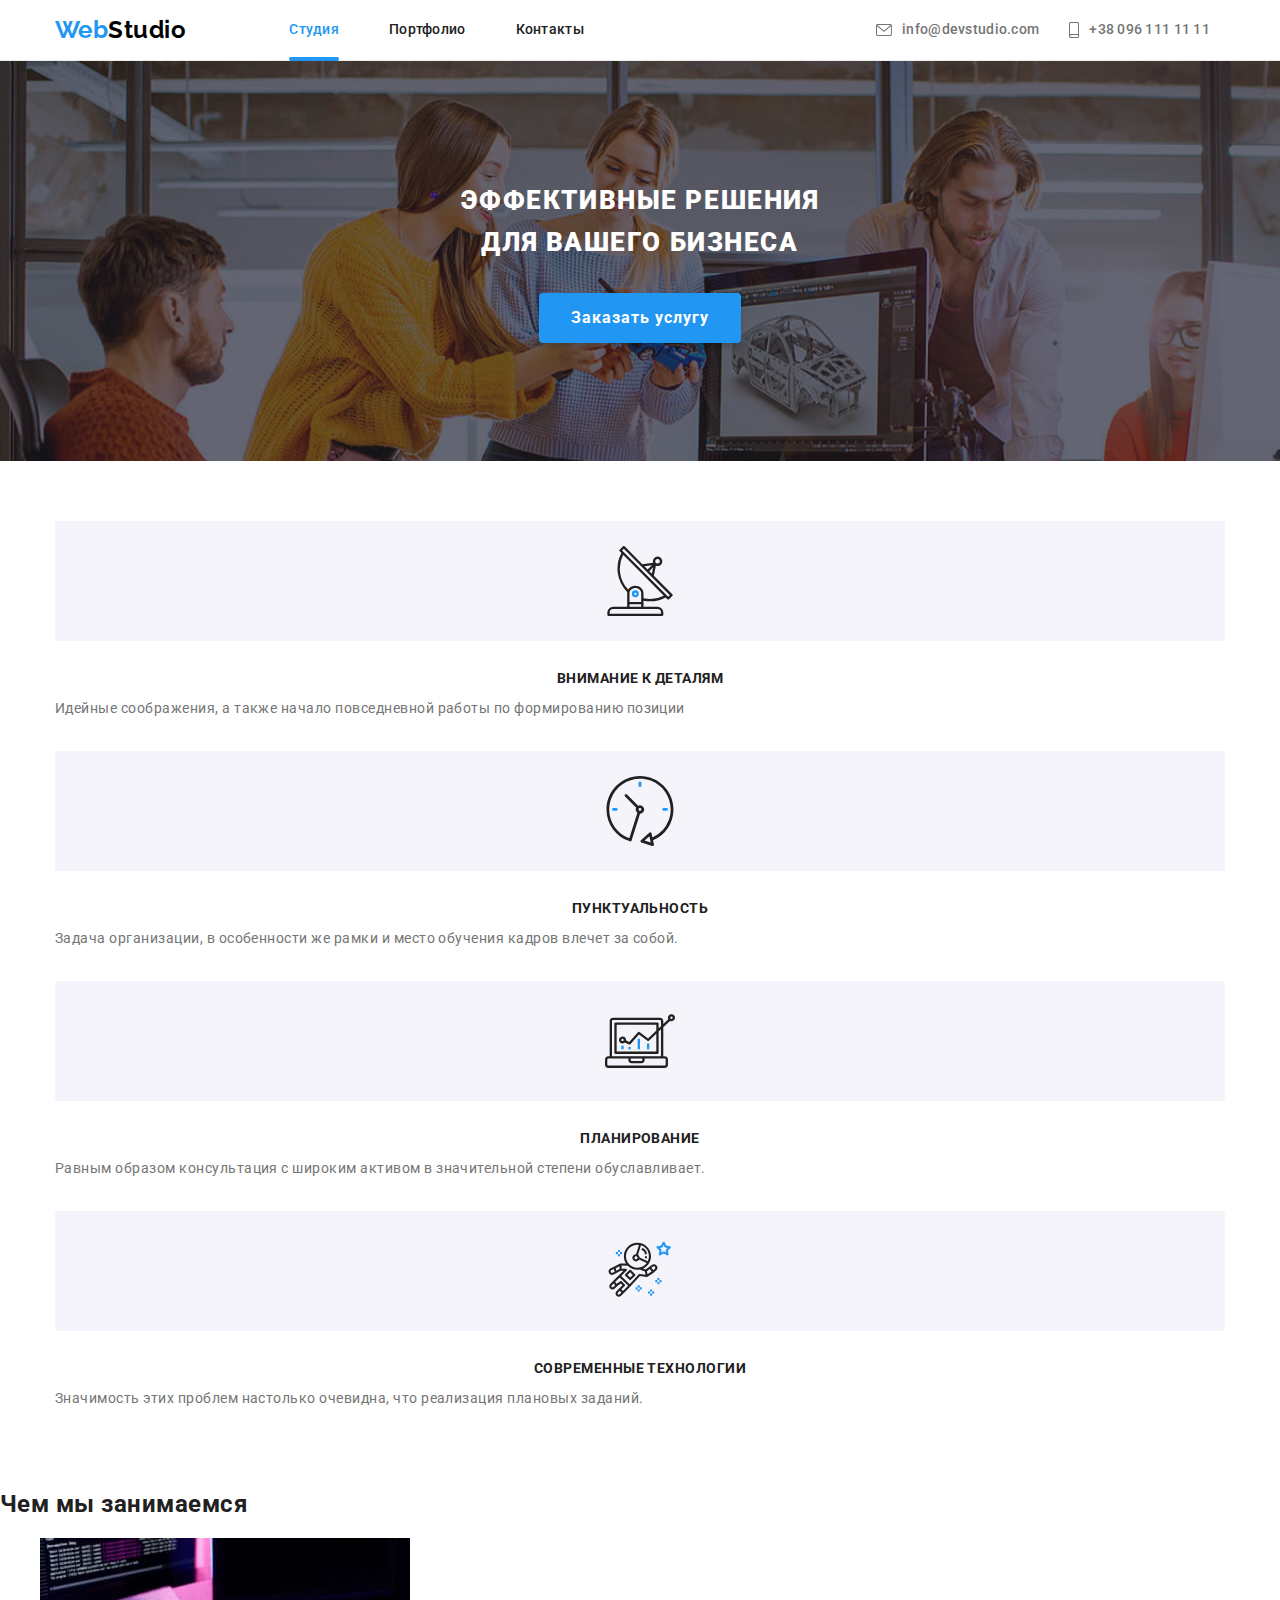
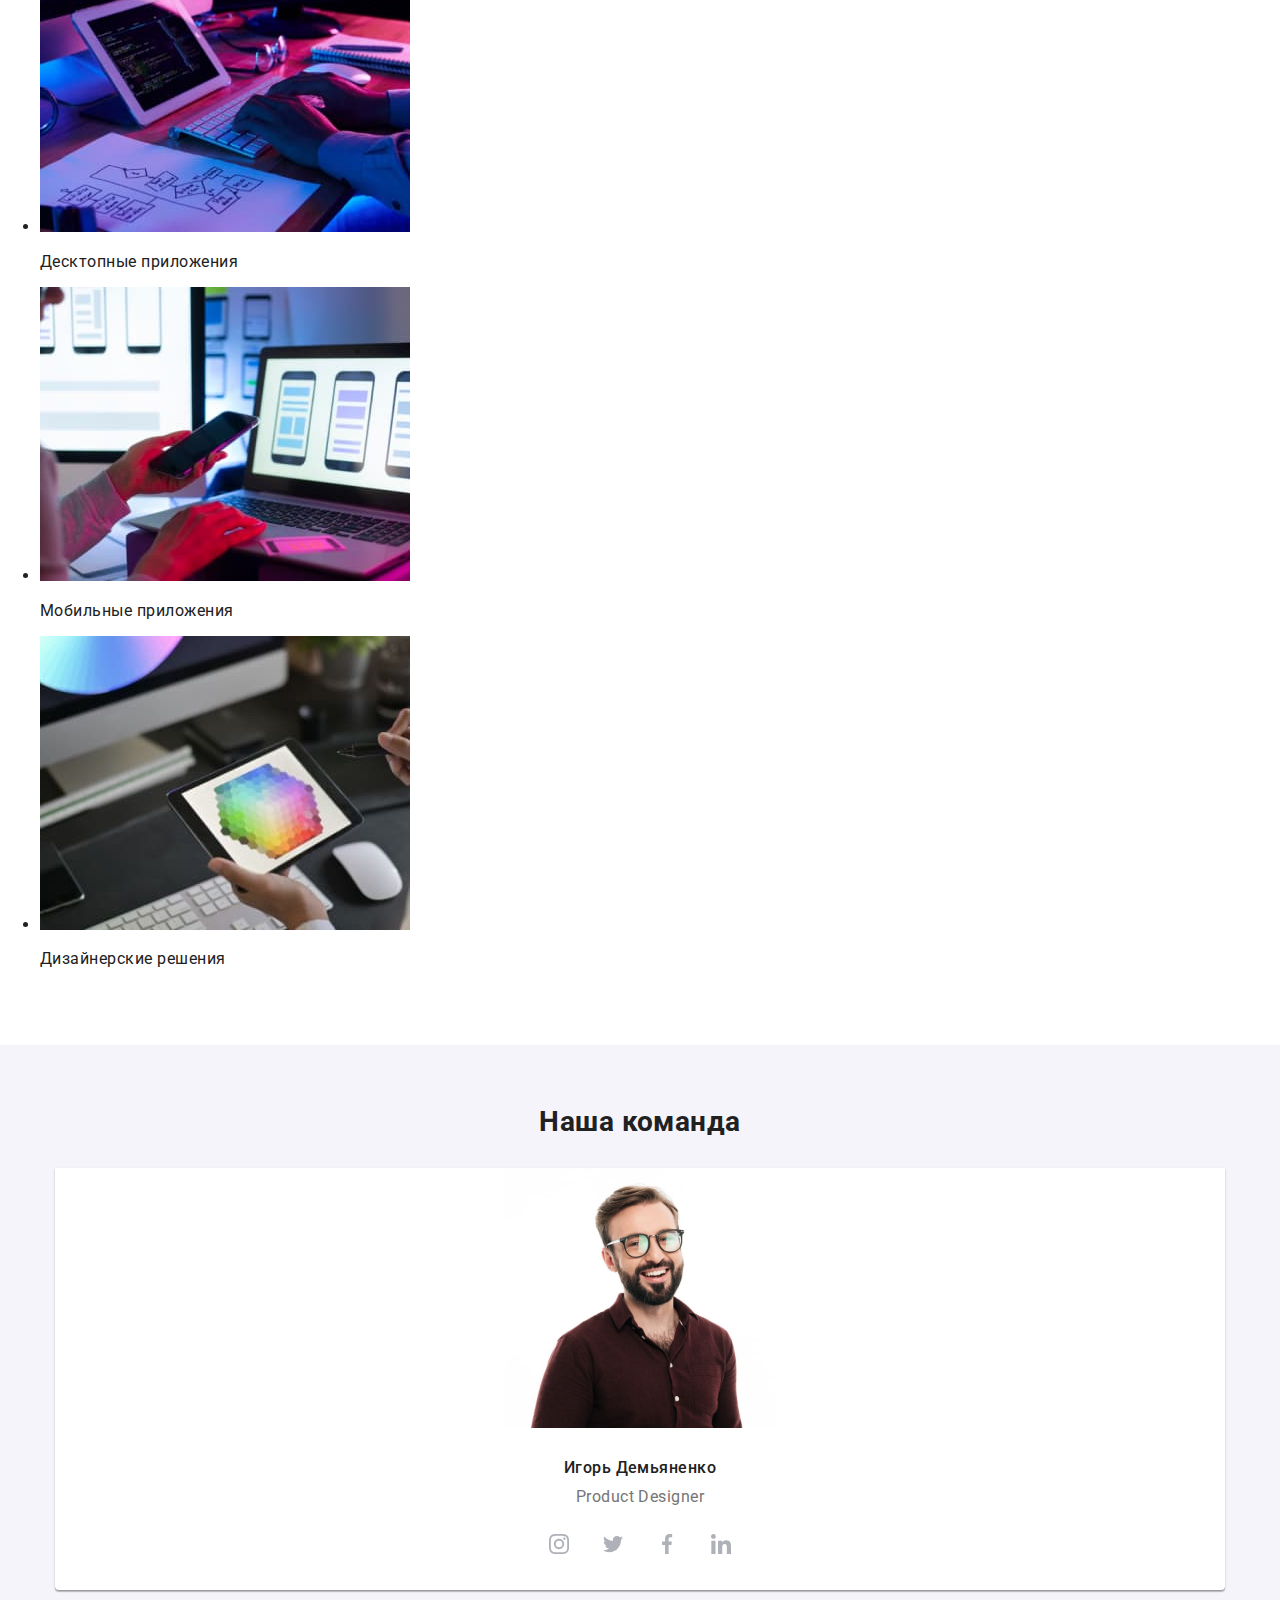
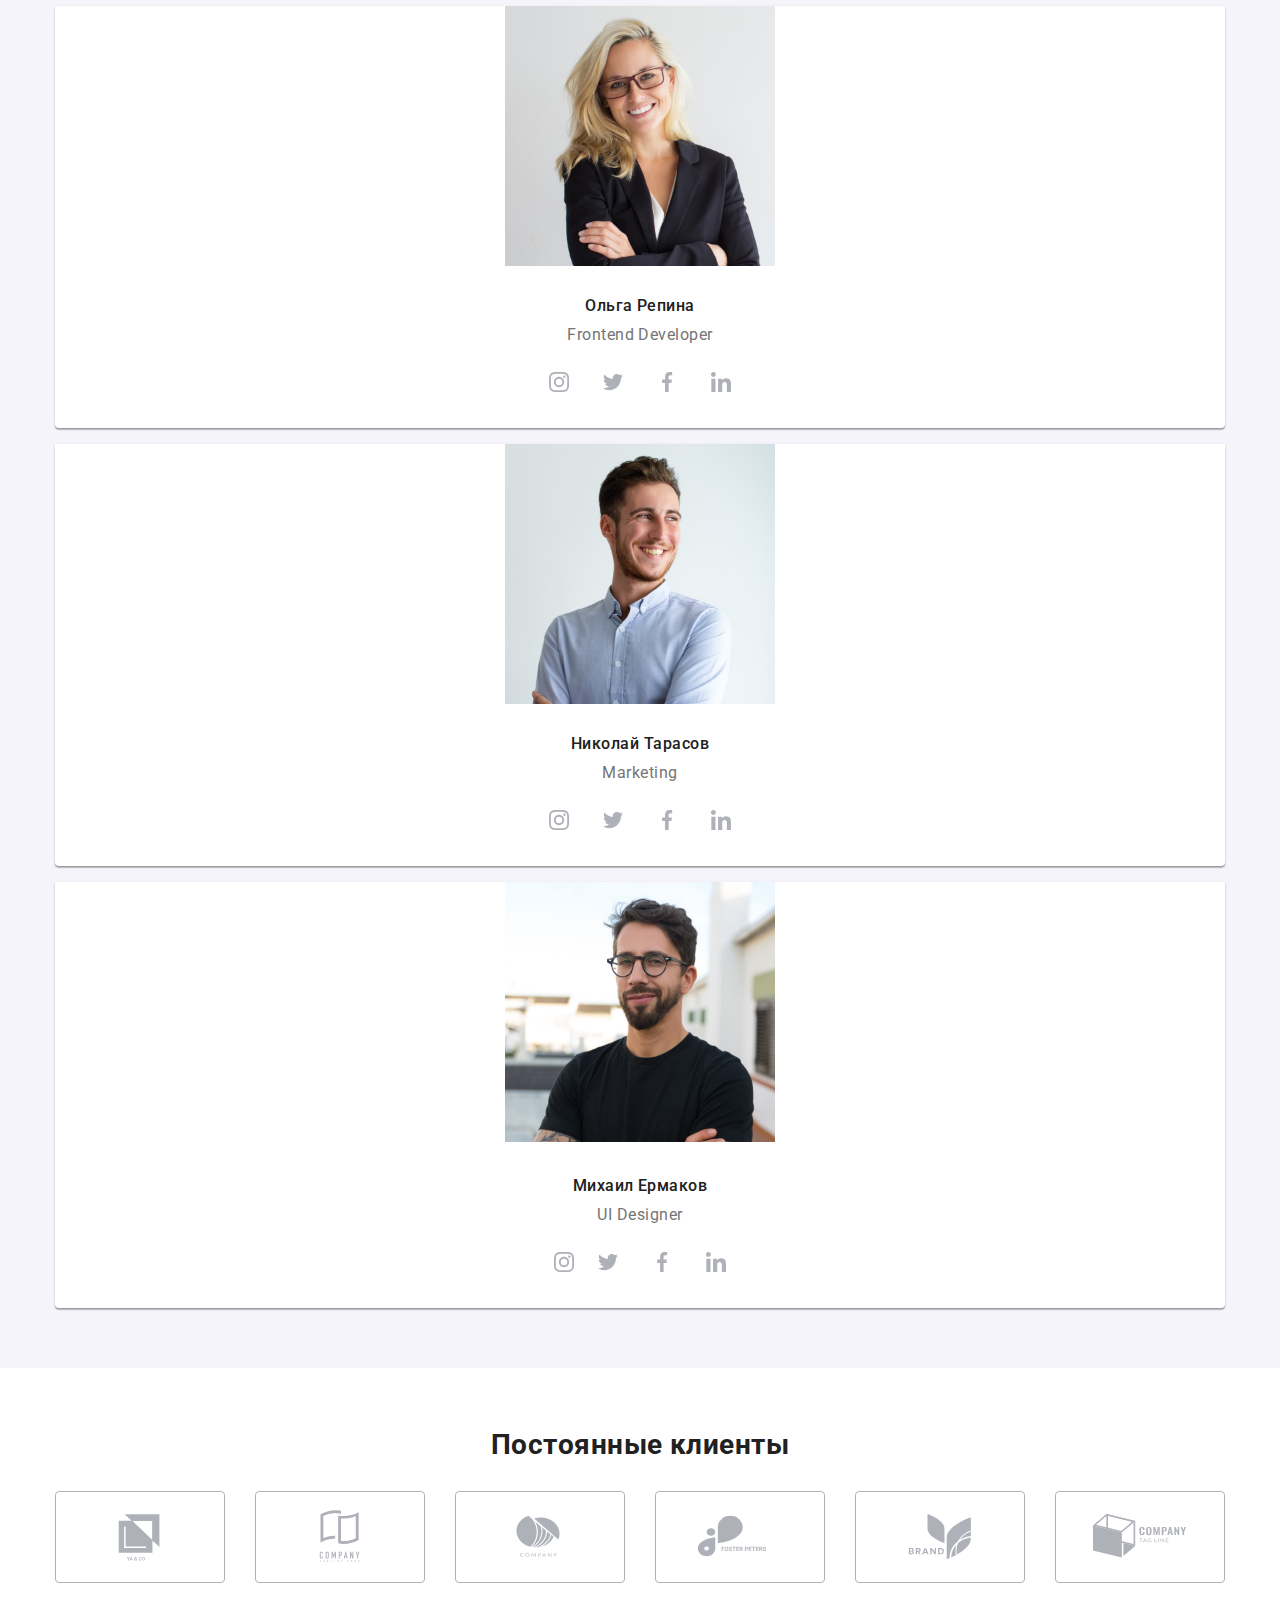
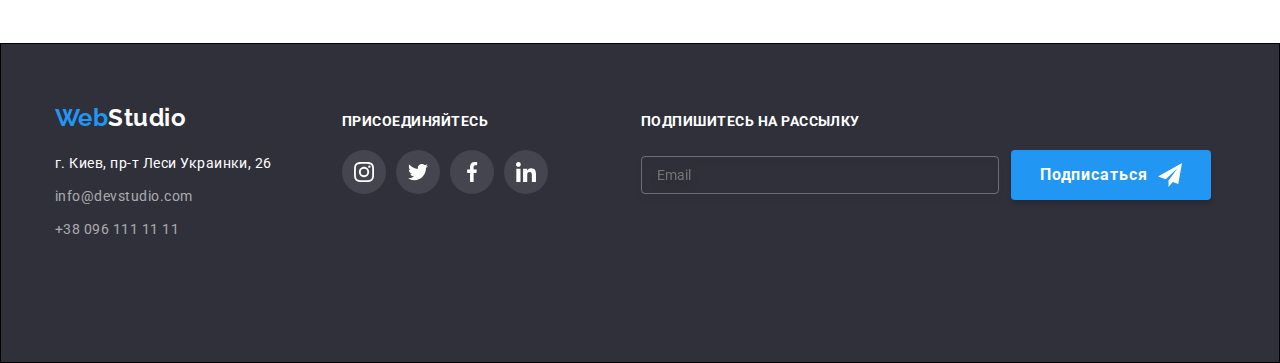
==== commit edffbcf4: "adaptive styles   footer and  client complete" ====
--- a/index.html
+++ b/index.html
@@ -394,7 +394,6 @@
     <footer class="footer">
 
         <div class="footer__wrapper">
-
            <div class="footer__contacts">
                 <a class="footer__logo" href="./index.html"><span class="logo__text">Web</span>Studio</a>
                 <address class="footer__addresses">
--- a/css/main.min.css
+++ b/css/main.min.css
@@ -3,6 +3,6 @@
  Consolas,  'Liberation Mono',  Menlo,- monospace;font-size:1em}small{font-size:80%}sub,sup{font-size:75%;line-height:0;position:relative;vertical-align:baseline}sub{bottom:-0.25em}sup{top:-0.5em}table{text-indent:0;border-color:inherit}button,input,optgroup,select,textarea{font-family:inherit;font-size:100%;line-height:1.15;margin:0}button,select{text-transform:none}button,[type='button'],[type='reset'],[type='submit']{-webkit-appearance:button}::-moz-focus-inner{border-style:none;padding:0}:-moz-focusring{outline:1px dotted ButtonText}:-moz-ui-invalid{box-shadow:none}legend{padding:0}progress{vertical-align:baseline}::-webkit-inner-spin-button,::-webkit-outer-spin-button{height:auto}[type='search']{-webkit-appearance:textfield;outline-offset:-2px}::-webkit-search-decoration{-webkit-appearance:none}::-webkit-file-upload-button{-webkit-appearance:button;font:inherit}summary{display:list-item}.menu,.contacts,.main-navigation__mobile-list,.skills__list,.team__list,.socials-icons,.client__items,.footer__list,.footer-socials__items,.gallery-buttons,.gallery-projects{margin:0;padding:0;list-style:none}.skills,.images,.team,.client,.gallery{padding-top:60px;padding-bottom:60px}.main-navigation__container,.hero__container,.skills__wrapper,.team__wrapper,.client__wrapper,.footer__wrapper,.gallery__wrapper{width:100%;padding-left:15px;padding-right:15px;margin-left:auto;margin-right:auto}@media screen and (min-width: 1200px){.main-navigation__container,.hero__container,.skills__wrapper,.team__wrapper,.client__wrapper,.footer__wrapper,.gallery__wrapper{width:1200px}}.logo,.footer__logo{font-family:'Raleway',- sans-serif;font-weight:700;text-decoration:none}.button,.button__form,.footer-form__button,.gallery-buttons__button{font-weight:700;font-size:16px;line-height:1.88;letter-spacing:0.06em;border-radius:4px;border:hidden;color:#fff;background-color:#2196f3;cursor:pointer}.team__title,.client__title{font-weight:700;font-size:28px;line-height:1.18;margin:0 0 30px;padding:0;text-align:center}.socials-icons,.footer-socials__items{display:flex;align-items:center;justify-content:center;text-decoration:none}.socials-icons__link,.footer-socials__link{display:flex;align-items:center;justify-content:center;width:44px;height:44px;border-radius:50%}body{color:#212121;background-color:#fff;font-family:"Roboto",sans-serif;letter-spacing:.03em}@media screen and (min-width: 768px){.header{border-bottom:1px solid #ECECEC}}.main-navigation__container{position:relative;display:flex;align-items:center;justify-content:space-between}@media screen and (min-width: 768px){.main-navigation__container .main-navigation__menu-button{display:none}}.logo{font-size:24px;line-height:1.17;padding-top:16px;padding-bottom:16px;color:#000000}.logo__text{color:#2196f3}.main-navigation__menu-button{display:inline-flex;margin:0;padding:0;border:none;background-color:transparent}.main-navigation__menu-button.is-open .main-navigation__icon-menu{display:block}.main-navigation__menu-button.is-open .main-navigation__icon-close{display:none}.main-navigation__menu-button .main-navigation__icon-close{display:block}.main-navigation__menu-button .main-navigation__icon-menu{display:none}.main-navigation__wrapper.is-open{display:none}@media screen and (max-width: 767px){.main-navigation__wrapper{display:block;position:absolute;top:48px;left:0%;width:100%;height:796px;background-color:#fff}}@media screen and (min-width: 768px){.main-navigation__wrapper.is-open{display:flex;justify-items:center}}@media screen and (max-width: 767px){.menu{margin-bottom:302px;padding-left:40px}}@media screen and (min-width: 768px){.menu{display:flex;align-items:center;margin-left:88px}}.menu__item:not(:last-child){margin-bottom:32px}@media screen and (min-width: 768px){.menu__item:not(:last-child){margin-bottom:0;margin-right:50px}}.menu__link{position:relative;display:block;font-weight:500;font-size:40px;line-height:1.18;color:inherit;text-decoration:none;letter-spacing:0.02em}@media screen and (min-width: 768px){.menu__link{font-size:14px;line-height:1.14}.menu__link.current::after{position:absolute;content:'';width:100%;height:4px;bottom:-22px;left:0;background:#2196f3;border-radius:2px}}.menu__link.current{color:#2196f3}.menu__link:hover,.menu__link:focus{color:#2196f3}.menu__link{transition:color 250ms cubic-bezier(0.4, 0, 0.2, 1)}.contacts{margin-bottom:64px;padding-left:40px}@media screen and (min-width: 768px){.contacts{display:flex;flex-direction:column-reverse;margin-bottom:0;padding-left:0}}@media screen and (min-width: 1200px){.contacts{display:flex;flex-direction:row-reverse;align-items:center;margin-bottom:0;padding-left:0}}@media screen and (max-width: 767px){.contacts__item:not(:last-child){margin-bottom:32px}}@media screen and (min-width: 768px){.contacts__item:last-child{margin-bottom:10px}}@media screen and (min-width: 1200px){.contacts__item:last-child{margin-right:30px;margin-bottom:0}}.contacts__link{color:#757575;font-weight:500;font-size:24px;line-height:1.17;text-decoration:none;letter-spacing:0.02em;color:#757575}.contacts__link--style{font-weight:500;font-size:34px;line-height:1.18;color:#2196f3}@media screen and (min-width: 768px){.contacts__link{display:flex;align-items:center;font-size:14px;line-height:1.14;color:#757575}.contacts__link:hover,.contacts__link:focus{color:#2196f3}.contacts__link{transition:color 250ms cubic-bezier(0.4, 0, 0.2, 1)}}.contacts__icon{display:none}@media screen and (min-width: 768px){.contacts__icon{display:flex;margin-right:10px;fill:currentColor}.menu__link .contacts__icon{transition:color 250ms cubic-bezier(0.4, 0, 0.2, 1)}}.main-navigation__mobile-list{display:flex;padding-left:40px}@media screen and (min-width: 767px){.main-navigation__mobile-list{display:none}}.main-navigation__mobile-item:not(:last-child){border-right:1px solid rgba(33,33,33,0.2);padding-right:10px}.main-navigation__mobile-item:not(:first-child){padding-left:10px}.main-navigation__mobile-lihk{font-weight:500;font-size:18px;line-height:1.22;color:#2196f3}@media screen and (min-width: 768px){.main-navigation{display:flex}}.hero{background-color:#2f303a;text-align:center;padding-top:118px;padding-bottom:118px;background-image:linear-gradient(to right, rgba(47,48,58,0.4), rgba(47,48,58,0.4)),url("../images/hero-img.jpg");max-width:1600px;margin-left:auto;margin-right:auto}.hero__title{width:100%;font-weight:900;font-size:26px;line-height:1.62;letter-spacing:0.06em;text-align:center;text-transform:uppercase;color:#fff;padding-left:45px;padding-right:45px;margin:0 auto 30px}@media screen and (min-width: 768px){.hero__title{padding-left:189px;padding-right:189px}}.button{padding:10px 32px;box-shadow:0px 4px 4px rgba(0,0,0,0.15);transition:background-color 250ms cubic-bezier(0.4, 0, 0.2, 1)}.button:hover,.button:focus{background-color:#188ce8}.backdrop{position:fixed;left:0;top:0;width:100%;height:100%;background:rgba(0,0,0,0.2);opacity:1;visibility:visible;transition:opacity 250ms cubic-bezier(0.4, 0, 0.2, 1),visibility 250ms cubic-bezier(0.4, 0, 0.2, 1),transform 250ms cubic-bezier(0.4, 0, 0.2, 1);z-index:10}.backdrop.is-hidden{opacity:0;pointer-events:none;visibility:hidden}.backdrop__form{position:absolute;top:50%;left:50%;transform:translate(-50%, -50%) scale(1);min-width:528px;min-height:581px;background-color:#fff;box-shadow:0px 1px 3px rgba(0,0,0,0.12),0px 1px 1px rgba(0,0,0,0.14),0px 2px 1px rgba(0,0,0,0.2);border-radius:4px;transition:transform 250ms cubic-bezier(0.4, 0, 0.2, 1)}.backdrop.is-hidden .backdrop__form{transform:translate(-50%, -50%) scale(0.5)}.backdrop__button{position:absolute;top:8px;right:8px;border:0;padding:0;width:30px;height:30px;border:1px solid rgba(0,0,0,0.1);border-radius:50%;background-color:#fff;cursor:pointer}.backdrop__button:hover,.backdrop__button:focus{color:#2196f3}.backdrop__icon{fill:currentColor;transition:color 250ms cubic-bezier(0.4, 0, 0.2, 1)}.form{padding:40px}.form__title{font-size:20px;line-height:1.15;letter-spacing:0.03em;margin:0;margin-bottom:12px}.form__field{position:relative;display:flex;flex-direction:column;font-weight:400;font-size:12px;line-height:1.16;letter-spacing:0.01em;color:#757575}.form__text{margin-bottom:4px}.form__icon{position:absolute;top:58%;left:12px;transform:translateY(-58%)}.form__field:focus-within>.form__icon{fill:#2196f3}.form__inputs{width:448px;border:1px solid rgba(33,33,33,0.2);border-radius:4px;margin-bottom:10px;padding:12px 13px;padding-left:42px;outline:transparent}.form__inputs:focus-within{border-color:#2196f3}.form__textarea{width:448px;border:1px solid rgba(33,33,33,0.2);border-radius:4px;margin-bottom:20px;padding:16px 12px;resize:none;outline:none}.form__textarea::placeholder{letter-spacing:0.01em;color:rgba(117,117,117,0.5)}.form__textarea:focus-within{border-color:#2196f3}.checkbox{display:flex;align-items:center;justify-content:center;font-weight:400;font-size:14px;line-height:1.71;color:var(--icon-sub-text);margin-bottom:30px}.checkbox__field{position:absolute;width:1px;height:1px;max-width:-1px;border:0;padding:0;clip:rect(0 0 0 0);overflow:hidden}.checkbox__icon{width:15px;height:15px;border:1px solid #212121;border-radius:4px;cursor:pointer;margin-right:7px}.checkbox__field:checked+.checkbox__icon{border-color:#2196f3;background-color:#2196f3;background-image:url("../images/check.svg");background-size:contain;background-origin:border-box}.button__form{display:block;margin-left:auto;margin-right:auto;padding:10px 55px;transition:background-color 250ms cubic-bezier(0.4, 0, 0.2, 1),box-shadow 250ms cubic-bezier(0.4, 0, 0.2, 1)}.button__form:hover,.button__form:focus{box-shadow:0px 4px 4px rgba(0,0,0,0.15)}.skills__items{width:100%}.skills__items:not(:last-child){margin-bottom:30px}.skills__icons{display:flex;flex-direction:column;align-items:center;justify-content:center;width:100%;height:120px;background-color:#f5f4fa;margin-bottom:30px;border-radius:4px}.skills__title{font-weight:700;font-size:14px;line-height:1.14;text-transform:uppercase;text-align:center;margin:0;margin-bottom:10px;padding:0}.skills__text{font-weight:400;font-size:14px;line-height:1.71;margin:0;padding:0;color:#757575}.images{padding-top:0}@media screen and (max-width: 767px){.images{display:none}}.team{background-color:#f5f4fa}.team__items{text-align:center;background-color:#fff;box-shadow:0px 1px 3px rgba(0,0,0,0.12),0px 1px 1px rgba(0,0,0,0.14),0px 2px 1px rgba(0,0,0,0.2);border-radius:0px 0px 4px 4px}.team__items:not(:last-child){margin-bottom:16px}.team__img{display:block;margin-left:auto;margin-right:auto}.team__content{padding-top:30px;padding-bottom:24px}.team__subtitle{font-weight:500;font-size:16px;line-height:1.19;margin-top:0;margin-bottom:10px}.team__text{font-weight:400;font-size:16px;line-height:1.19;color:#757575;margin:0;margin-bottom:16px}.socials-icons__list:not(:last-child){margin-right:10px}.socials-icons__link{color:#afb1b8;transition:background-color 250ms cubic-bezier(0.4, 0, 0.2, 1)}.socials-icons__link:hover,.socials-icons__link:focus{color:#fff;background-color:#2196f3}.socials-icons__icon{fill:currentColor;transition:color 250ms cubic-bezier(0.4, 0, 0.2, 1)}.client__items{display:flex;flex-wrap:wrap;align-items:center;justify-content:center}.client__list:not(:last-child){margin-bottom:10px}@media screen and (min-width: 480px){.client__list{margin-right:30px;margin-bottom:10px}.client__list:nth-of-type(2n){margin-right:0}.client__list:nth-last-child(-n+2){margin-bottom:0}}.client__link{display:flex;flex-wrap:wrap;align-items:center;justify-content:center;color:#afb1b8;border:1px solid #afb1b8;border-radius:4px;width:210px;height:92px;transition:border 250ms cubic-bezier(0.4, 0, 0.2, 1)}.client__link:hover,.client__link:focus{color:#2196f3;border:1px solid #2196f3}.client__icon{fill:currentColor;transition:color 250ms cubic-bezier(0.4, 0, 0.2, 1)}.footer{font-weight:400;font-size:14px;line-height:1.71;text-align:center;border:1px solid #000000;padding-top:60px;padding-bottom:60px;background-color:#2f303a}.footer__logo{display:block;font-size:24px;line-height:1.17;text-decoration:none;color:#fff;margin-bottom:20px}.footer__text{color:#2196f3}.footer__addresses{text-decoration:none;color:#fff;font-style:inherit;margin-bottom:60px}.footer__item:not(:last-child){margin-bottom:8px}.footer__link{text-decoration:none;color:#fff;font-style:inherit}.footer__link--color{color:rgba(255,255,255,0.6)}.footer__social{margin-bottom:60px}.footer-social__title{font-weight:700;font-size:14px;line-height:1.14;text-transform:uppercase;color:#fff;margin-top:0;margin-bottom:20px}.footer-socials__list:not(:last-child){margin-right:10px}.footer-socials__link{background-color:rgba(255,255,255,0.1);border-radius:50%;transition:background-color 250ms cubic-bezier(0.4, 0, 0.2, 1)}.footer-socials__link:hover,.footer-socials__link:focus{color:#ffffff;background-color:#2196f3}.footer-socials__icon{fill:#fff}.footer-form__text{font-weight:700;line-height:1.14;text-transform:uppercase;margin-top:0;margin-bottom:20px;color:#fff}.footer-form__field{width:100%;margin-bottom:20px;padding:10px 15px;border:1px solid rgba(255,255,255,0.3);filter:drop-shadow(0px 4px 4px rgba(0,0,0,0.15));border-radius:4px;color:#fff;background-color:transparent;outline:transparent}@media screen and (min-width: 480px){.footer-form__field{width:450px}}.footer-form__button{display:flex;align-items:center;justify-content:center;width:200px;height:50px;margin-right:auto;margin-left:auto;padding:0;transition:background-color 250ms cubic-bezier(0.4, 0, 0.2, 1)}.footer-form__button:hover,.footer-form__button:focus{background-color:#188ce8}.button__icon{margin-left:10px;fill:#fff}.gallery-buttons{display:flex;justify-content:center;margin-bottom:50px}.gallery-buttons__item:not(:last-child){margin-right:8px}.gallery-buttons__button{font-weight:500;line-height:1.62;color:inherit;letter-spacing:inherit;padding:6px 22px;box-shadow:none;background-color:#f5f4fa;transition:background-color 250ms cubic-bezier(0.4, 0, 0.2, 1),color 250ms cubic-bezier(0.4, 0, 0.2, 1),box-shadow 250ms cubic-bezier(0.4, 0, 0.2, 1)}.gallery-buttons__button:hover,.gallery-buttons__button:focus{background-color:#2196f3;color:#fff;box-shadow:0px 3px 1px rgba(0,0,0,0.1),0px 1px 2px rgba(0,0,0,0.08),0px 2px 2px rgba(0,0,0,0.12)}.gallery-projects{display:flex;flex-wrap:wrap}.gallery-projects__list{position:relative;width:370px;margin-right:30px;margin-bottom:30px}.gallery-projects__list:nth-child(3n){margin-right:0}.gallery-projects__list:nth-last-child(-n+3){margin-bottom:0}.gallery-projects__link{display:block;text-decoration:none;color:inherit;transition:background-color 250ms cubic-bezier(0.4, 0, 0.2, 1),box-shadow 250ms cubic-bezier(0.4, 0, 0.2, 1)}.gallery-projects__link:hover,.gallery-projects__link:focus{background-color:#fff;box-shadow:0px 1px 1px rgba(0,0,0,0.12),0px 4px 4px rgba(0,0,0,0.06),1px 4px 6px rgba(0,0,0,0.16)}.gallery-projects__wrapper{position:relative;overflow:hidden}.gallery-projects__image{display:block;border:hidden}.gallery-projects__article{position:absolute;top:0;left:0;width:100%;height:100%;color:#fff;font-weight:400;font-size:18px;line-height:1.56;margin:0;padding:63px 24px;background:rgba(33,150,243,0.9);transform:translateY(100%);transition:transform 250ms cubic-bezier(0.4, 0, 0.2, 1)}.gallery-projects__link:hover .gallery-projects__article,.gallery-projects__link:focus .gallery-projects__article{transform:translateY(0)}.gallery-projects__container{padding:20px 24px;border:1px solid #eeeeee;border-top:0}.gallery-projects__title{font-weight:700;font-size:18px;line-height:2;letter-spacing:0.06em;margin-top:0;margin-bottom:4px}.gallery-projects__text{font-weight:400;font-size:16px;line-height:1.88;color:#757575;margin:0}
+ monospace;font-size:1em}small{font-size:80%}sub,sup{font-size:75%;line-height:0;position:relative;vertical-align:baseline}sub{bottom:-0.25em}sup{top:-0.5em}table{text-indent:0;border-color:inherit}button,input,optgroup,select,textarea{font-family:inherit;font-size:100%;line-height:1.15;margin:0}button,select{text-transform:none}button,[type='button'],[type='reset'],[type='submit']{-webkit-appearance:button}::-moz-focus-inner{border-style:none;padding:0}:-moz-focusring{outline:1px dotted ButtonText}:-moz-ui-invalid{box-shadow:none}legend{padding:0}progress{vertical-align:baseline}::-webkit-inner-spin-button,::-webkit-outer-spin-button{height:auto}[type='search']{-webkit-appearance:textfield;outline-offset:-2px}::-webkit-search-decoration{-webkit-appearance:none}::-webkit-file-upload-button{-webkit-appearance:button;font:inherit}summary{display:list-item}.menu,.contacts,.main-navigation__mobile-list,.skills__list,.team__list,.socials-icons,.client__items,.footer__list,.footer-socials__items,.gallery-buttons,.gallery-projects{margin:0;padding:0;list-style:none}.skills,.images,.team,.client,.gallery{padding-top:60px;padding-bottom:60px}.main-navigation__container,.main-navigation__wrapper,.hero__container,.skills__wrapper,.team__wrapper,.client__wrapper,.footer__wrapper,.gallery__wrapper{width:100%;padding-left:15px;padding-right:15px;margin-left:auto;margin-right:auto}@media screen and (min-width: 1200px){.main-navigation__container,.main-navigation__wrapper,.hero__container,.skills__wrapper,.team__wrapper,.client__wrapper,.footer__wrapper,.gallery__wrapper{width:1200px}}.logo,.footer__logo{font-family:'Raleway',+ sans-serif;font-weight:700;text-decoration:none}.button,.button__form,.footer-form__button,.gallery-buttons__button{font-weight:700;font-size:16px;line-height:1.88;letter-spacing:0.06em;border-radius:4px;border:hidden;color:#fff;background-color:#2196f3;cursor:pointer}.team__title,.client__title{font-weight:700;font-size:28px;line-height:1.18;margin:0 0 30px;padding:0;text-align:center}.socials-icons,.footer-socials__items{display:flex;align-items:center;justify-content:center;text-decoration:none}.socials-icons__link,.footer-socials__link{display:flex;align-items:center;justify-content:center;width:44px;height:44px;border-radius:50%}body{color:#212121;background-color:#fff;font-family:"Roboto",sans-serif;letter-spacing:.03em}@media screen and (min-width: 768px){.header{border-bottom:1px solid #ECECEC}}.main-navigation__container{position:relative;display:flex;align-items:center;justify-content:space-between}@media screen and (min-width: 768px){.main-navigation__container .main-navigation__menu-button{display:none}}.logo{font-size:24px;line-height:1.17;padding-top:16px;padding-bottom:16px;color:#000000}.logo__text{color:#2196f3}.main-navigation__menu-button{display:inline-flex;margin:0;padding:0;border:none;background-color:transparent}.main-navigation__menu-button.is-open .main-navigation__icon-menu{display:block}.main-navigation__menu-button.is-open .main-navigation__icon-close{display:none}.main-navigation__menu-button .main-navigation__icon-close{display:block}.main-navigation__menu-button .main-navigation__icon-menu{display:none}.main-navigation__wrapper.is-open{display:none}@media screen and (max-width: 767px){.main-navigation__wrapper{display:block;position:absolute;top:48px;left:0%;width:100%;height:796px;background-color:#fff}}@media screen and (min-width: 768px){.main-navigation__wrapper.is-open{display:flex;flex-grow:1;justify-content:space-between}}@media screen and (max-width: 767px){.menu{margin-bottom:302px;margin-left:25px}}@media screen and (min-width: 768px){.menu{display:flex;align-items:center;margin-left:88px}}.menu__item:not(:last-child){margin-bottom:32px}@media screen and (min-width: 768px){.menu__item:not(:last-child){margin-bottom:0;margin-right:50px}}.menu__link{position:relative;display:block;font-weight:500;font-size:40px;line-height:1.18;color:inherit;text-decoration:none;letter-spacing:0.02em}@media screen and (min-width: 768px){.menu__link{font-size:14px;line-height:1.14}.menu__link.current::after{position:absolute;content:'';width:100%;height:4px;bottom:-23px;left:0;background:#2196f3;border-radius:2px}}.menu__link.current{color:#2196f3}.menu__link:hover,.menu__link:focus{color:#2196f3}.menu__link{transition:color 250ms cubic-bezier(0.4, 0, 0.2, 1)}.contacts{margin-bottom:64px;margin-left:25px}@media screen and (min-width: 768px){.contacts{display:flex;flex-direction:column-reverse;margin-bottom:0;padding-left:0}}@media screen and (min-width: 1200px){.contacts{display:flex;flex-direction:row-reverse;align-items:center;margin-bottom:0;padding-left:0}}@media screen and (max-width: 767px){.contacts__item:not(:last-child){margin-bottom:32px}}@media screen and (min-width: 768px){.contacts__item:last-child{margin-bottom:10px}}@media screen and (min-width: 1200px){.contacts__item:last-child{margin-right:30px;margin-bottom:0}}.contacts__link{color:#757575;font-weight:500;font-size:24px;line-height:1.17;text-decoration:none;letter-spacing:0.02em;color:#757575}.contacts__link--style{font-weight:500;font-size:34px;line-height:1.18;color:#2196f3}@media screen and (min-width: 768px){.contacts__link{display:flex;align-items:center;font-size:14px;line-height:1.14;color:#757575}.contacts__link:hover,.contacts__link:focus{color:#2196f3}.contacts__link{transition:color 250ms cubic-bezier(0.4, 0, 0.2, 1)}}.contacts__icon{display:none}@media screen and (min-width: 768px){.contacts__icon{display:flex;margin-right:10px;fill:currentColor}.menu__link .contacts__icon{transition:color 250ms cubic-bezier(0.4, 0, 0.2, 1)}}.main-navigation__mobile-list{display:flex;margin-left:25px}@media screen and (min-width: 767px){.main-navigation__mobile-list{display:none}}.main-navigation__mobile-item:not(:last-child){border-right:1px solid rgba(33,33,33,0.2);padding-right:10px}.main-navigation__mobile-item:not(:first-child){padding-left:10px}.main-navigation__mobile-lihk{font-weight:500;font-size:18px;line-height:1.22;color:#2196f3}@media screen and (min-width: 768px){.main-navigation{display:flex}}.hero{background-color:#2f303a;text-align:center;padding-top:118px;padding-bottom:118px;background-image:linear-gradient(to right, rgba(47,48,58,0.4), rgba(47,48,58,0.4)),url("../images/hero-img.jpg");max-width:1600px;margin-left:auto;margin-right:auto}.hero__title{width:360px;font-weight:900;font-size:26px;line-height:1.62;letter-spacing:0.06em;text-align:center;text-transform:uppercase;color:#fff;margin:0 auto 30px}.button{padding:10px 32px;box-shadow:0px 4px 4px rgba(0,0,0,0.15);transition:background-color 250ms cubic-bezier(0.4, 0, 0.2, 1)}.button:hover,.button:focus{background-color:#188ce8}.backdrop{position:fixed;left:0;top:0;width:100%;height:100%;background:rgba(0,0,0,0.2);opacity:1;visibility:visible;transition:opacity 250ms cubic-bezier(0.4, 0, 0.2, 1),visibility 250ms cubic-bezier(0.4, 0, 0.2, 1),transform 250ms cubic-bezier(0.4, 0, 0.2, 1);z-index:10}.backdrop.is-hidden{opacity:0;pointer-events:none;visibility:hidden}.backdrop__form{position:absolute;top:50%;left:50%;transform:translate(-50%, -50%) scale(1);min-width:528px;min-height:581px;background-color:#fff;box-shadow:0px 1px 3px rgba(0,0,0,0.12),0px 1px 1px rgba(0,0,0,0.14),0px 2px 1px rgba(0,0,0,0.2);border-radius:4px;transition:transform 250ms cubic-bezier(0.4, 0, 0.2, 1)}.backdrop.is-hidden .backdrop__form{transform:translate(-50%, -50%) scale(0.5)}.backdrop__button{position:absolute;top:8px;right:8px;border:0;padding:0;width:30px;height:30px;border:1px solid rgba(0,0,0,0.1);border-radius:50%;background-color:#fff;cursor:pointer}.backdrop__button:hover,.backdrop__button:focus{color:#2196f3}.backdrop__icon{fill:currentColor;transition:color 250ms cubic-bezier(0.4, 0, 0.2, 1)}.form{padding:40px}.form__title{font-size:20px;line-height:1.15;letter-spacing:0.03em;margin:0;margin-bottom:12px}.form__field{position:relative;display:flex;flex-direction:column;font-weight:400;font-size:12px;line-height:1.16;letter-spacing:0.01em;color:#757575}.form__text{margin-bottom:4px}.form__icon{position:absolute;top:58%;left:12px;transform:translateY(-58%)}.form__field:focus-within>.form__icon{fill:#2196f3}.form__inputs{width:448px;border:1px solid rgba(33,33,33,0.2);border-radius:4px;margin-bottom:10px;padding:12px 13px;padding-left:42px;outline:transparent}.form__inputs:focus-within{border-color:#2196f3}.form__textarea{width:448px;border:1px solid rgba(33,33,33,0.2);border-radius:4px;margin-bottom:20px;padding:16px 12px;resize:none;outline:none}.form__textarea::placeholder{letter-spacing:0.01em;color:rgba(117,117,117,0.5)}.form__textarea:focus-within{border-color:#2196f3}.checkbox{display:flex;align-items:center;justify-content:center;font-weight:400;font-size:14px;line-height:1.71;color:var(--icon-sub-text);margin-bottom:30px}.checkbox__field{position:absolute;width:1px;height:1px;max-width:-1px;border:0;padding:0;clip:rect(0 0 0 0);overflow:hidden}.checkbox__icon{width:15px;height:15px;border:1px solid #212121;border-radius:4px;cursor:pointer;margin-right:7px}.checkbox__field:checked+.checkbox__icon{border-color:#2196f3;background-color:#2196f3;background-image:url("../images/check.svg");background-size:contain;background-origin:border-box}.button__form{display:block;margin-left:auto;margin-right:auto;padding:10px 55px;transition:background-color 250ms cubic-bezier(0.4, 0, 0.2, 1),box-shadow 250ms cubic-bezier(0.4, 0, 0.2, 1)}.button__form:hover,.button__form:focus{box-shadow:0px 4px 4px rgba(0,0,0,0.15)}.skills__items{width:100%}.skills__items:not(:last-child){margin-bottom:30px}.skills__icons{display:flex;flex-direction:column;align-items:center;justify-content:center;width:100%;height:120px;background-color:#f5f4fa;margin-bottom:30px;border-radius:4px}.skills__title{font-weight:700;font-size:14px;line-height:1.14;text-transform:uppercase;text-align:center;margin:0;margin-bottom:10px;padding:0}.skills__text{font-weight:400;font-size:14px;line-height:1.71;margin:0;padding:0;color:#757575}.images{padding-top:0}@media screen and (max-width: 1199px){.images{display:none}}.team{background-color:#f5f4fa}.team__items{text-align:center;background-color:#fff;box-shadow:0px 1px 3px rgba(0,0,0,0.12),0px 1px 1px rgba(0,0,0,0.14),0px 2px 1px rgba(0,0,0,0.2);border-radius:0px 0px 4px 4px}.team__items:not(:last-child){margin-bottom:16px}.team__img{display:block;margin-left:auto;margin-right:auto}.team__content{padding-top:30px;padding-bottom:24px}.team__subtitle{font-weight:500;font-size:16px;line-height:1.19;margin-top:0;margin-bottom:10px}.team__text{font-weight:400;font-size:16px;line-height:1.19;color:#757575;margin:0;margin-bottom:16px}.socials-icons__list:not(:last-child){margin-right:10px}.socials-icons__link{color:#afb1b8;transition:background-color 250ms cubic-bezier(0.4, 0, 0.2, 1)}.socials-icons__link:hover,.socials-icons__link:focus{color:#fff;background-color:#2196f3}.socials-icons__icon{fill:currentColor;transition:color 250ms cubic-bezier(0.4, 0, 0.2, 1)}.client__items{display:flex;align-items:center;justify-content:center}@media screen and (max-width: 1199px){.client__items{flex-wrap:wrap}}.client__list{margin-right:30px}@media screen and (max-width: 767px){.client__list{margin-bottom:10px}.client__list:nth-of-type(2n){margin-right:0}.client__list:nth-last-child(-n+2){margin-bottom:0}}@media screen and (min-width: 768px){.client__list{margin-bottom:30px}.client__list:nth-of-type(3n){margin-right:0}.client__list:nth-last-child(-n+3){margin-bottom:0}}@media screen and (min-width: 768px) and (min-width: 1200px){.client__list:not(:last-child){margin-right:30px;margin-bottom:0}}.client__link{display:flex;flex-wrap:wrap;align-items:center;justify-content:center;color:#afb1b8;border:1px solid #afb1b8;border-radius:4px;width:130px;height:92px;transition:border 250ms cubic-bezier(0.4, 0, 0.2, 1)}.client__link:hover,.client__link:focus{color:#2196f3;border:1px solid #2196f3}@media screen and (min-width: 480px){.client__link{width:210px}}@media screen and (min-width: 719px){.client__link{width:230px}}@media screen and (min-width: 768px){.client__link{width:226px}}@media screen and (min-width: 1020px){.client__link{width:300px}}@media screen and (min-width: 1200px){.client__link{width:170px}}.client__icon{fill:currentColor;transition:color 250ms cubic-bezier(0.4, 0, 0.2, 1)}.footer{font-weight:400;font-size:14px;line-height:1.71;border:1px solid #000000;padding-top:60px;padding-bottom:60px;background-color:#2f303a}@media screen and (max-width: 1199px){.footer{text-align:center}}@media screen and (min-width: 768px){.footer__wrapper{display:flex;flex-wrap:wrap;justify-content:center;align-items:baseline}}@media screen and (min-width: 1200px){.footer__wrapper{display:flex;justify-content:flex-start;align-items:baseline}}@media screen and (min-width: 768px){.footer__contacts{margin-right:165px}}@media screen and (min-width: 1070px){.footer__contacts{margin-right:300px}}@media screen and (min-width: 1200px){.footer__contacts{margin-right:70px}}.footer__logo{display:block;font-size:24px;line-height:1.17;text-decoration:none;color:#fff;margin-bottom:20px}.footer__text{color:#2196f3}.footer__addresses{text-decoration:none;color:#fff;font-style:inherit;margin-bottom:60px}.footer__item:not(:last-child){margin-bottom:8px}@media screen and (min-width: 1200px){.footer__item:not(:last-child){margin-bottom:9px}}.footer__link{text-decoration:none;color:#fff;font-style:inherit}.footer__link--color{color:rgba(255,255,255,0.6)}@media screen and (max-width: 767px){.footer__social{margin-bottom:60px}}@media screen and (min-width: 1200px){.footer__social{margin-right:93px}}.footer-social__title{font-weight:700;font-size:14px;line-height:1.14;text-transform:uppercase;color:#fff;margin-top:0;margin-bottom:20px}.footer-socials__list:not(:last-child){margin-right:10px}.footer-socials__link{background-color:rgba(255,255,255,0.1);border-radius:50%;transition:background-color 250ms cubic-bezier(0.4, 0, 0.2, 1)}.footer-socials__link:hover,.footer-socials__link:focus{color:#ffffff;background-color:#2196f3}.footer-socials__icon{fill:#fff}.footer-form__text{font-weight:700;line-height:1.14;text-transform:uppercase;margin-top:0;margin-bottom:20px;color:#fff}@media screen and (min-width: 1200px){.footer-form__subscribe{display:flex;align-content:center;align-items:center}}.footer-form__field{width:100%;padding:10px 15px;border:1px solid rgba(255,255,255,0.3);filter:drop-shadow(0px 4px 4px rgba(0,0,0,0.15));border-radius:4px;color:#fff;background-color:transparent;outline:transparent}@media screen and (max-width: 1199px){.footer-form__field{margin-bottom:20px}}@media screen and (min-width: 480px){.footer-form__field{width:450px}}@media screen and (min-width: 1200px){.footer-form__field{width:358px;margin-right:12px}}.footer-form__button{display:flex;align-items:center;justify-content:center;width:200px;height:50px;margin-right:auto;margin-left:auto;padding:0;transition:background-color 250ms cubic-bezier(0.4, 0, 0.2, 1)}.footer-form__button:hover,.footer-form__button:focus{background-color:#188ce8}.button__icon{margin-left:10px;fill:#fff}.gallery-buttons{display:flex;justify-content:center;margin-bottom:50px}.gallery-buttons__item:not(:last-child){margin-right:8px}.gallery-buttons__button{font-weight:500;line-height:1.62;color:inherit;letter-spacing:inherit;padding:6px 22px;box-shadow:none;background-color:#f5f4fa;transition:background-color 250ms cubic-bezier(0.4, 0, 0.2, 1),color 250ms cubic-bezier(0.4, 0, 0.2, 1),box-shadow 250ms cubic-bezier(0.4, 0, 0.2, 1)}.gallery-buttons__button:hover,.gallery-buttons__button:focus{background-color:#2196f3;color:#fff;box-shadow:0px 3px 1px rgba(0,0,0,0.1),0px 1px 2px rgba(0,0,0,0.08),0px 2px 2px rgba(0,0,0,0.12)}.gallery-projects{display:flex;flex-wrap:wrap}.gallery-projects__list{position:relative;width:370px;margin-right:30px;margin-bottom:30px}.gallery-projects__list:nth-child(3n){margin-right:0}.gallery-projects__list:nth-last-child(-n+3){margin-bottom:0}.gallery-projects__link{display:block;text-decoration:none;color:inherit;transition:background-color 250ms cubic-bezier(0.4, 0, 0.2, 1),box-shadow 250ms cubic-bezier(0.4, 0, 0.2, 1)}.gallery-projects__link:hover,.gallery-projects__link:focus{background-color:#fff;box-shadow:0px 1px 1px rgba(0,0,0,0.12),0px 4px 4px rgba(0,0,0,0.06),1px 4px 6px rgba(0,0,0,0.16)}.gallery-projects__wrapper{position:relative;overflow:hidden}.gallery-projects__image{display:block;border:hidden}.gallery-projects__article{position:absolute;top:0;left:0;width:100%;height:100%;color:#fff;font-weight:400;font-size:18px;line-height:1.56;margin:0;padding:63px 24px;background:rgba(33,150,243,0.9);transform:translateY(100%);transition:transform 250ms cubic-bezier(0.4, 0, 0.2, 1)}.gallery-projects__link:hover .gallery-projects__article,.gallery-projects__link:focus .gallery-projects__article{transform:translateY(0)}.gallery-projects__container{padding:20px 24px;border:1px solid #eeeeee;border-top:0}.gallery-projects__title{font-weight:700;font-size:18px;line-height:2;letter-spacing:0.06em;margin-top:0;margin-bottom:4px}.gallery-projects__text{font-weight:400;font-size:16px;line-height:1.88;color:#757575;margin:0}
 /*# sourceMappingURL=main.min.css.map */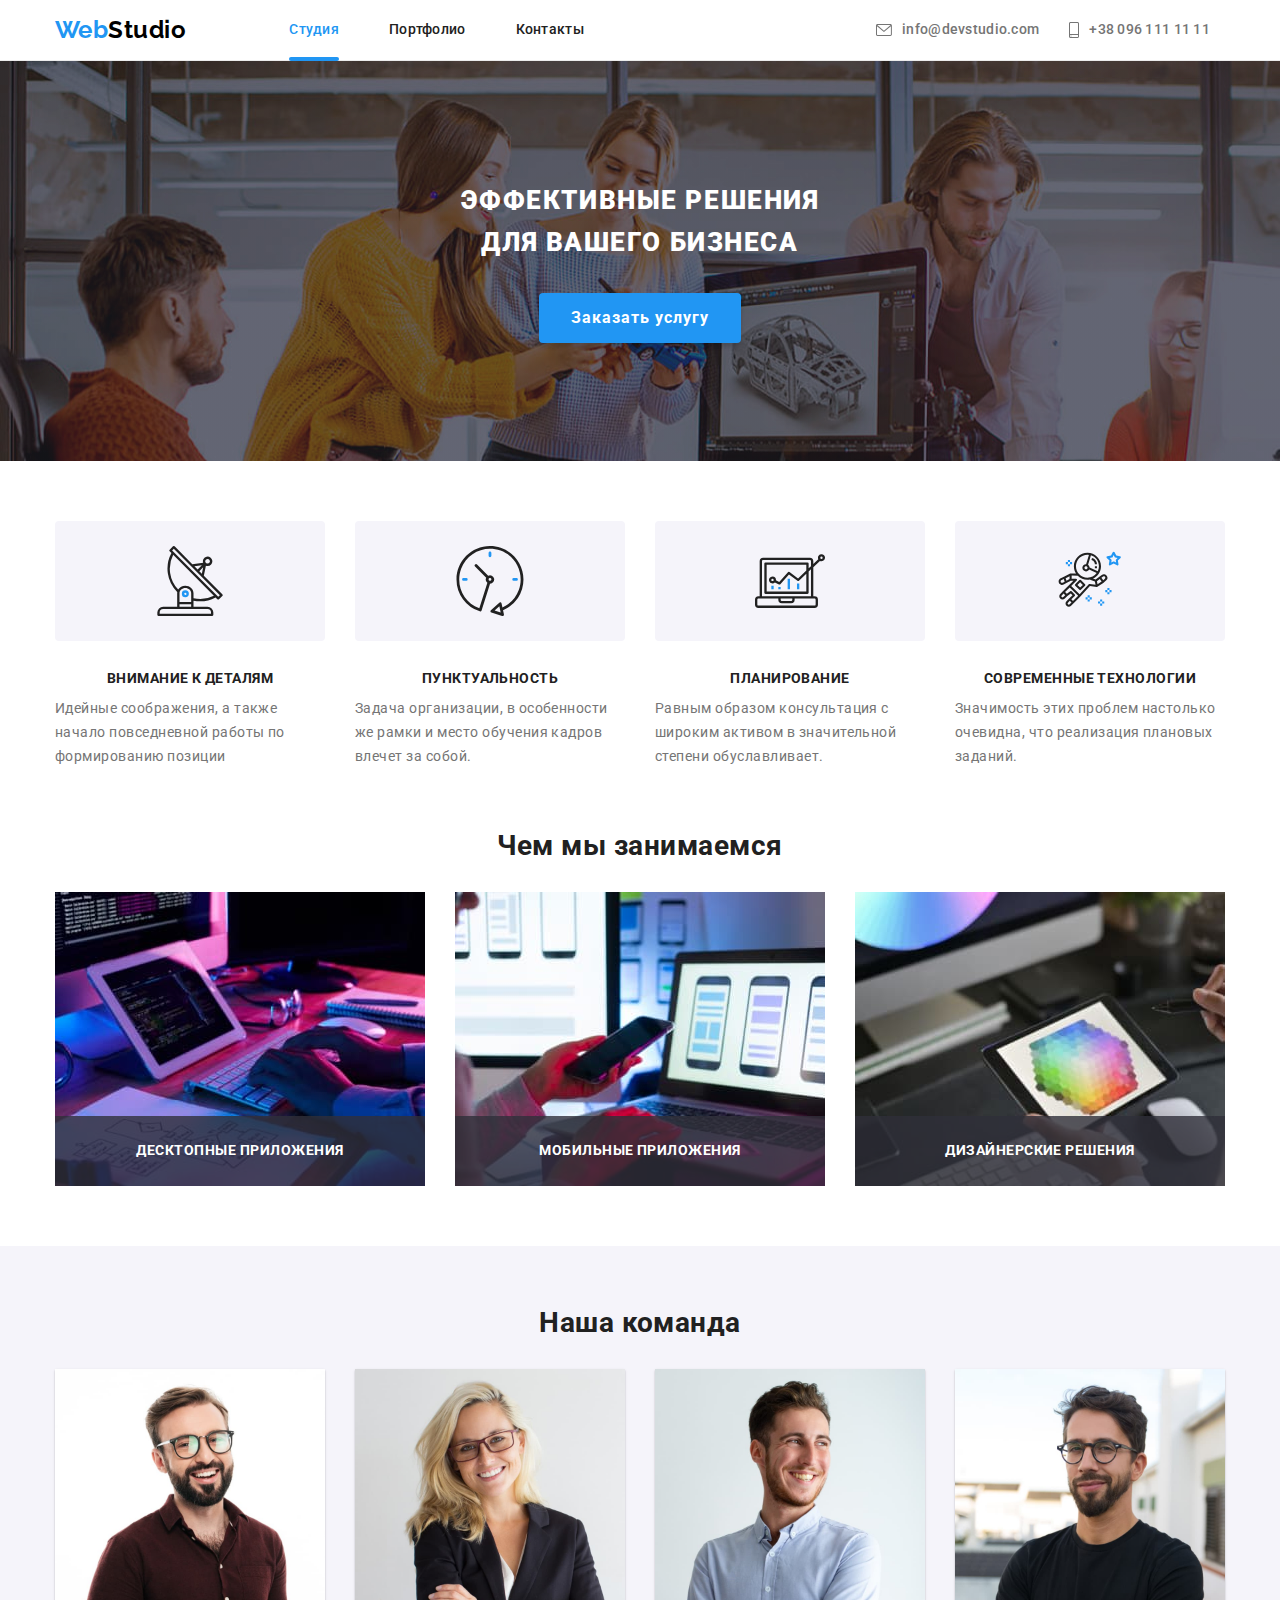
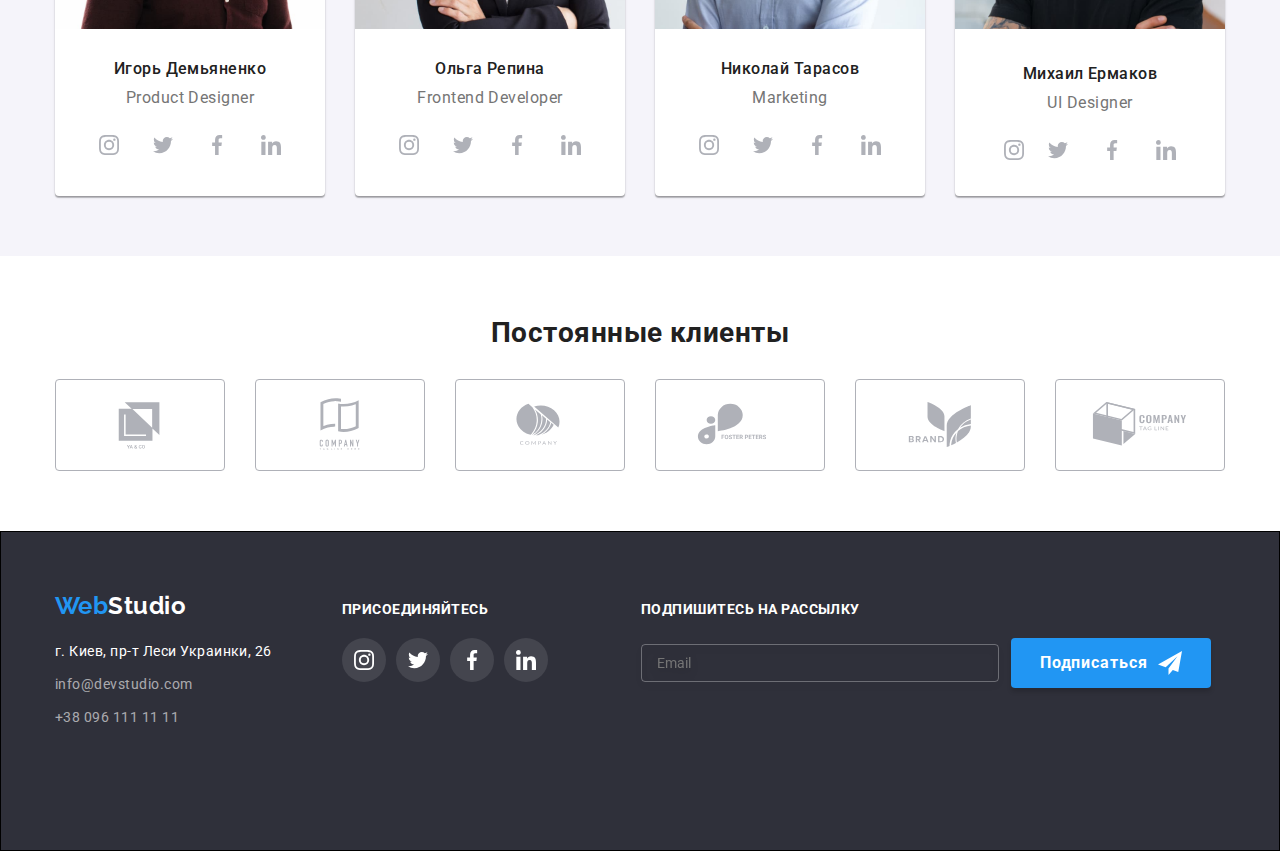
==== commit 9b081a18: "adaptive styles  portfolio and index pages complete" ====
--- a/index.html
+++ b/index.html
@@ -381,7 +381,7 @@
                     </label>
                     <Label class="checkbox">
                         <input class="checkbox__field" type="checkbox" name="agreement" value="Agreement conditions"> <span class="checkbox__icon"></span>
-                        Соглашаюсь с рассылкой и принимаю &nbsp;<a href="">Условия договора</a>
+                        Соглашаюсь с рассылкой и принимаю <a href="">Условия договора</a>
                     </Label>
                     <button class="button__form" type="submit">Отправить</button>
             </form>
--- a/css/main.min.css
+++ b/css/main.min.css
@@ -3,6 +3,6 @@
  Consolas,  'Liberation Mono',  Menlo,- monospace;font-size:1em}small{font-size:80%}sub,sup{font-size:75%;line-height:0;position:relative;vertical-align:baseline}sub{bottom:-0.25em}sup{top:-0.5em}table{text-indent:0;border-color:inherit}button,input,optgroup,select,textarea{font-family:inherit;font-size:100%;line-height:1.15;margin:0}button,select{text-transform:none}button,[type='button'],[type='reset'],[type='submit']{-webkit-appearance:button}::-moz-focus-inner{border-style:none;padding:0}:-moz-focusring{outline:1px dotted ButtonText}:-moz-ui-invalid{box-shadow:none}legend{padding:0}progress{vertical-align:baseline}::-webkit-inner-spin-button,::-webkit-outer-spin-button{height:auto}[type='search']{-webkit-appearance:textfield;outline-offset:-2px}::-webkit-search-decoration{-webkit-appearance:none}::-webkit-file-upload-button{-webkit-appearance:button;font:inherit}summary{display:list-item}.menu,.contacts,.main-navigation__mobile-list,.skills__list,.team__list,.socials-icons,.client__items,.footer__list,.footer-socials__items,.gallery-buttons,.gallery-projects{margin:0;padding:0;list-style:none}.skills,.images,.team,.client,.gallery{padding-top:60px;padding-bottom:60px}.main-navigation__container,.main-navigation__wrapper,.hero__container,.skills__wrapper,.team__wrapper,.client__wrapper,.footer__wrapper,.gallery__wrapper{width:100%;padding-left:15px;padding-right:15px;margin-left:auto;margin-right:auto}@media screen and (min-width: 1200px){.main-navigation__container,.main-navigation__wrapper,.hero__container,.skills__wrapper,.team__wrapper,.client__wrapper,.footer__wrapper,.gallery__wrapper{width:1200px}}.logo,.footer__logo{font-family:'Raleway',- sans-serif;font-weight:700;text-decoration:none}.button,.button__form,.footer-form__button,.gallery-buttons__button{font-weight:700;font-size:16px;line-height:1.88;letter-spacing:0.06em;border-radius:4px;border:hidden;color:#fff;background-color:#2196f3;cursor:pointer}.team__title,.client__title{font-weight:700;font-size:28px;line-height:1.18;margin:0 0 30px;padding:0;text-align:center}.socials-icons,.footer-socials__items{display:flex;align-items:center;justify-content:center;text-decoration:none}.socials-icons__link,.footer-socials__link{display:flex;align-items:center;justify-content:center;width:44px;height:44px;border-radius:50%}body{color:#212121;background-color:#fff;font-family:"Roboto",sans-serif;letter-spacing:.03em}@media screen and (min-width: 768px){.header{border-bottom:1px solid #ECECEC}}.main-navigation__container{position:relative;display:flex;align-items:center;justify-content:space-between}@media screen and (min-width: 768px){.main-navigation__container .main-navigation__menu-button{display:none}}.logo{font-size:24px;line-height:1.17;padding-top:16px;padding-bottom:16px;color:#000000}.logo__text{color:#2196f3}.main-navigation__menu-button{display:inline-flex;margin:0;padding:0;border:none;background-color:transparent}.main-navigation__menu-button.is-open .main-navigation__icon-menu{display:block}.main-navigation__menu-button.is-open .main-navigation__icon-close{display:none}.main-navigation__menu-button .main-navigation__icon-close{display:block}.main-navigation__menu-button .main-navigation__icon-menu{display:none}.main-navigation__wrapper.is-open{display:none}@media screen and (max-width: 767px){.main-navigation__wrapper{display:block;position:absolute;top:48px;left:0%;width:100%;height:796px;background-color:#fff}}@media screen and (min-width: 768px){.main-navigation__wrapper.is-open{display:flex;flex-grow:1;justify-content:space-between}}@media screen and (max-width: 767px){.menu{margin-bottom:302px;margin-left:25px}}@media screen and (min-width: 768px){.menu{display:flex;align-items:center;margin-left:88px}}.menu__item:not(:last-child){margin-bottom:32px}@media screen and (min-width: 768px){.menu__item:not(:last-child){margin-bottom:0;margin-right:50px}}.menu__link{position:relative;display:block;font-weight:500;font-size:40px;line-height:1.18;color:inherit;text-decoration:none;letter-spacing:0.02em}@media screen and (min-width: 768px){.menu__link{font-size:14px;line-height:1.14}.menu__link.current::after{position:absolute;content:'';width:100%;height:4px;bottom:-23px;left:0;background:#2196f3;border-radius:2px}}.menu__link.current{color:#2196f3}.menu__link:hover,.menu__link:focus{color:#2196f3}.menu__link{transition:color 250ms cubic-bezier(0.4, 0, 0.2, 1)}.contacts{margin-bottom:64px;margin-left:25px}@media screen and (min-width: 768px){.contacts{display:flex;flex-direction:column-reverse;margin-bottom:0;padding-left:0}}@media screen and (min-width: 1200px){.contacts{display:flex;flex-direction:row-reverse;align-items:center;margin-bottom:0;padding-left:0}}@media screen and (max-width: 767px){.contacts__item:not(:last-child){margin-bottom:32px}}@media screen and (min-width: 768px){.contacts__item:last-child{margin-bottom:10px}}@media screen and (min-width: 1200px){.contacts__item:last-child{margin-right:30px;margin-bottom:0}}.contacts__link{color:#757575;font-weight:500;font-size:24px;line-height:1.17;text-decoration:none;letter-spacing:0.02em;color:#757575}.contacts__link--style{font-weight:500;font-size:34px;line-height:1.18;color:#2196f3}@media screen and (min-width: 768px){.contacts__link{display:flex;align-items:center;font-size:14px;line-height:1.14;color:#757575}.contacts__link:hover,.contacts__link:focus{color:#2196f3}.contacts__link{transition:color 250ms cubic-bezier(0.4, 0, 0.2, 1)}}.contacts__icon{display:none}@media screen and (min-width: 768px){.contacts__icon{display:flex;margin-right:10px;fill:currentColor}.menu__link .contacts__icon{transition:color 250ms cubic-bezier(0.4, 0, 0.2, 1)}}.main-navigation__mobile-list{display:flex;margin-left:25px}@media screen and (min-width: 767px){.main-navigation__mobile-list{display:none}}.main-navigation__mobile-item:not(:last-child){border-right:1px solid rgba(33,33,33,0.2);padding-right:10px}.main-navigation__mobile-item:not(:first-child){padding-left:10px}.main-navigation__mobile-lihk{font-weight:500;font-size:18px;line-height:1.22;color:#2196f3}@media screen and (min-width: 768px){.main-navigation{display:flex}}.hero{background-color:#2f303a;text-align:center;padding-top:118px;padding-bottom:118px;background-image:linear-gradient(to right, rgba(47,48,58,0.4), rgba(47,48,58,0.4)),url("../images/hero-img.jpg");max-width:1600px;margin-left:auto;margin-right:auto}.hero__title{width:360px;font-weight:900;font-size:26px;line-height:1.62;letter-spacing:0.06em;text-align:center;text-transform:uppercase;color:#fff;margin:0 auto 30px}.button{padding:10px 32px;box-shadow:0px 4px 4px rgba(0,0,0,0.15);transition:background-color 250ms cubic-bezier(0.4, 0, 0.2, 1)}.button:hover,.button:focus{background-color:#188ce8}.backdrop{position:fixed;left:0;top:0;width:100%;height:100%;background:rgba(0,0,0,0.2);opacity:1;visibility:visible;transition:opacity 250ms cubic-bezier(0.4, 0, 0.2, 1),visibility 250ms cubic-bezier(0.4, 0, 0.2, 1),transform 250ms cubic-bezier(0.4, 0, 0.2, 1);z-index:10}.backdrop.is-hidden{opacity:0;pointer-events:none;visibility:hidden}.backdrop__form{position:absolute;top:50%;left:50%;transform:translate(-50%, -50%) scale(1);min-width:528px;min-height:581px;background-color:#fff;box-shadow:0px 1px 3px rgba(0,0,0,0.12),0px 1px 1px rgba(0,0,0,0.14),0px 2px 1px rgba(0,0,0,0.2);border-radius:4px;transition:transform 250ms cubic-bezier(0.4, 0, 0.2, 1)}.backdrop.is-hidden .backdrop__form{transform:translate(-50%, -50%) scale(0.5)}.backdrop__button{position:absolute;top:8px;right:8px;border:0;padding:0;width:30px;height:30px;border:1px solid rgba(0,0,0,0.1);border-radius:50%;background-color:#fff;cursor:pointer}.backdrop__button:hover,.backdrop__button:focus{color:#2196f3}.backdrop__icon{fill:currentColor;transition:color 250ms cubic-bezier(0.4, 0, 0.2, 1)}.form{padding:40px}.form__title{font-size:20px;line-height:1.15;letter-spacing:0.03em;margin:0;margin-bottom:12px}.form__field{position:relative;display:flex;flex-direction:column;font-weight:400;font-size:12px;line-height:1.16;letter-spacing:0.01em;color:#757575}.form__text{margin-bottom:4px}.form__icon{position:absolute;top:58%;left:12px;transform:translateY(-58%)}.form__field:focus-within>.form__icon{fill:#2196f3}.form__inputs{width:448px;border:1px solid rgba(33,33,33,0.2);border-radius:4px;margin-bottom:10px;padding:12px 13px;padding-left:42px;outline:transparent}.form__inputs:focus-within{border-color:#2196f3}.form__textarea{width:448px;border:1px solid rgba(33,33,33,0.2);border-radius:4px;margin-bottom:20px;padding:16px 12px;resize:none;outline:none}.form__textarea::placeholder{letter-spacing:0.01em;color:rgba(117,117,117,0.5)}.form__textarea:focus-within{border-color:#2196f3}.checkbox{display:flex;align-items:center;justify-content:center;font-weight:400;font-size:14px;line-height:1.71;color:var(--icon-sub-text);margin-bottom:30px}.checkbox__field{position:absolute;width:1px;height:1px;max-width:-1px;border:0;padding:0;clip:rect(0 0 0 0);overflow:hidden}.checkbox__icon{width:15px;height:15px;border:1px solid #212121;border-radius:4px;cursor:pointer;margin-right:7px}.checkbox__field:checked+.checkbox__icon{border-color:#2196f3;background-color:#2196f3;background-image:url("../images/check.svg");background-size:contain;background-origin:border-box}.button__form{display:block;margin-left:auto;margin-right:auto;padding:10px 55px;transition:background-color 250ms cubic-bezier(0.4, 0, 0.2, 1),box-shadow 250ms cubic-bezier(0.4, 0, 0.2, 1)}.button__form:hover,.button__form:focus{box-shadow:0px 4px 4px rgba(0,0,0,0.15)}.skills__items{width:100%}.skills__items:not(:last-child){margin-bottom:30px}.skills__icons{display:flex;flex-direction:column;align-items:center;justify-content:center;width:100%;height:120px;background-color:#f5f4fa;margin-bottom:30px;border-radius:4px}.skills__title{font-weight:700;font-size:14px;line-height:1.14;text-transform:uppercase;text-align:center;margin:0;margin-bottom:10px;padding:0}.skills__text{font-weight:400;font-size:14px;line-height:1.71;margin:0;padding:0;color:#757575}.images{padding-top:0}@media screen and (max-width: 1199px){.images{display:none}}.team{background-color:#f5f4fa}.team__items{text-align:center;background-color:#fff;box-shadow:0px 1px 3px rgba(0,0,0,0.12),0px 1px 1px rgba(0,0,0,0.14),0px 2px 1px rgba(0,0,0,0.2);border-radius:0px 0px 4px 4px}.team__items:not(:last-child){margin-bottom:16px}.team__img{display:block;margin-left:auto;margin-right:auto}.team__content{padding-top:30px;padding-bottom:24px}.team__subtitle{font-weight:500;font-size:16px;line-height:1.19;margin-top:0;margin-bottom:10px}.team__text{font-weight:400;font-size:16px;line-height:1.19;color:#757575;margin:0;margin-bottom:16px}.socials-icons__list:not(:last-child){margin-right:10px}.socials-icons__link{color:#afb1b8;transition:background-color 250ms cubic-bezier(0.4, 0, 0.2, 1)}.socials-icons__link:hover,.socials-icons__link:focus{color:#fff;background-color:#2196f3}.socials-icons__icon{fill:currentColor;transition:color 250ms cubic-bezier(0.4, 0, 0.2, 1)}.client__items{display:flex;align-items:center;justify-content:center}@media screen and (max-width: 1199px){.client__items{flex-wrap:wrap}}.client__list{margin-right:30px}@media screen and (max-width: 767px){.client__list{margin-bottom:10px}.client__list:nth-of-type(2n){margin-right:0}.client__list:nth-last-child(-n+2){margin-bottom:0}}@media screen and (min-width: 768px){.client__list{margin-bottom:30px}.client__list:nth-of-type(3n){margin-right:0}.client__list:nth-last-child(-n+3){margin-bottom:0}}@media screen and (min-width: 768px) and (min-width: 1200px){.client__list:not(:last-child){margin-right:30px;margin-bottom:0}}.client__link{display:flex;flex-wrap:wrap;align-items:center;justify-content:center;color:#afb1b8;border:1px solid #afb1b8;border-radius:4px;width:130px;height:92px;transition:border 250ms cubic-bezier(0.4, 0, 0.2, 1)}.client__link:hover,.client__link:focus{color:#2196f3;border:1px solid #2196f3}@media screen and (min-width: 480px){.client__link{width:210px}}@media screen and (min-width: 719px){.client__link{width:230px}}@media screen and (min-width: 768px){.client__link{width:226px}}@media screen and (min-width: 1020px){.client__link{width:300px}}@media screen and (min-width: 1200px){.client__link{width:170px}}.client__icon{fill:currentColor;transition:color 250ms cubic-bezier(0.4, 0, 0.2, 1)}.footer{font-weight:400;font-size:14px;line-height:1.71;border:1px solid #000000;padding-top:60px;padding-bottom:60px;background-color:#2f303a}@media screen and (max-width: 1199px){.footer{text-align:center}}@media screen and (min-width: 768px){.footer__wrapper{display:flex;flex-wrap:wrap;justify-content:center;align-items:baseline}}@media screen and (min-width: 1200px){.footer__wrapper{display:flex;justify-content:flex-start;align-items:baseline}}@media screen and (min-width: 768px){.footer__contacts{margin-right:165px}}@media screen and (min-width: 1070px){.footer__contacts{margin-right:300px}}@media screen and (min-width: 1200px){.footer__contacts{margin-right:70px}}.footer__logo{display:block;font-size:24px;line-height:1.17;text-decoration:none;color:#fff;margin-bottom:20px}.footer__text{color:#2196f3}.footer__addresses{text-decoration:none;color:#fff;font-style:inherit;margin-bottom:60px}.footer__item:not(:last-child){margin-bottom:8px}@media screen and (min-width: 1200px){.footer__item:not(:last-child){margin-bottom:9px}}.footer__link{text-decoration:none;color:#fff;font-style:inherit}.footer__link--color{color:rgba(255,255,255,0.6)}@media screen and (max-width: 767px){.footer__social{margin-bottom:60px}}@media screen and (min-width: 1200px){.footer__social{margin-right:93px}}.footer-social__title{font-weight:700;font-size:14px;line-height:1.14;text-transform:uppercase;color:#fff;margin-top:0;margin-bottom:20px}.footer-socials__list:not(:last-child){margin-right:10px}.footer-socials__link{background-color:rgba(255,255,255,0.1);border-radius:50%;transition:background-color 250ms cubic-bezier(0.4, 0, 0.2, 1)}.footer-socials__link:hover,.footer-socials__link:focus{color:#ffffff;background-color:#2196f3}.footer-socials__icon{fill:#fff}.footer-form__text{font-weight:700;line-height:1.14;text-transform:uppercase;margin-top:0;margin-bottom:20px;color:#fff}@media screen and (min-width: 1200px){.footer-form__subscribe{display:flex;align-content:center;align-items:center}}.footer-form__field{width:100%;padding:10px 15px;border:1px solid rgba(255,255,255,0.3);filter:drop-shadow(0px 4px 4px rgba(0,0,0,0.15));border-radius:4px;color:#fff;background-color:transparent;outline:transparent}@media screen and (max-width: 1199px){.footer-form__field{margin-bottom:20px}}@media screen and (min-width: 480px){.footer-form__field{width:450px}}@media screen and (min-width: 1200px){.footer-form__field{width:358px;margin-right:12px}}.footer-form__button{display:flex;align-items:center;justify-content:center;width:200px;height:50px;margin-right:auto;margin-left:auto;padding:0;transition:background-color 250ms cubic-bezier(0.4, 0, 0.2, 1)}.footer-form__button:hover,.footer-form__button:focus{background-color:#188ce8}.button__icon{margin-left:10px;fill:#fff}.gallery-buttons{display:flex;justify-content:center;margin-bottom:50px}.gallery-buttons__item:not(:last-child){margin-right:8px}.gallery-buttons__button{font-weight:500;line-height:1.62;color:inherit;letter-spacing:inherit;padding:6px 22px;box-shadow:none;background-color:#f5f4fa;transition:background-color 250ms cubic-bezier(0.4, 0, 0.2, 1),color 250ms cubic-bezier(0.4, 0, 0.2, 1),box-shadow 250ms cubic-bezier(0.4, 0, 0.2, 1)}.gallery-buttons__button:hover,.gallery-buttons__button:focus{background-color:#2196f3;color:#fff;box-shadow:0px 3px 1px rgba(0,0,0,0.1),0px 1px 2px rgba(0,0,0,0.08),0px 2px 2px rgba(0,0,0,0.12)}.gallery-projects{display:flex;flex-wrap:wrap}.gallery-projects__list{position:relative;width:370px;margin-right:30px;margin-bottom:30px}.gallery-projects__list:nth-child(3n){margin-right:0}.gallery-projects__list:nth-last-child(-n+3){margin-bottom:0}.gallery-projects__link{display:block;text-decoration:none;color:inherit;transition:background-color 250ms cubic-bezier(0.4, 0, 0.2, 1),box-shadow 250ms cubic-bezier(0.4, 0, 0.2, 1)}.gallery-projects__link:hover,.gallery-projects__link:focus{background-color:#fff;box-shadow:0px 1px 1px rgba(0,0,0,0.12),0px 4px 4px rgba(0,0,0,0.06),1px 4px 6px rgba(0,0,0,0.16)}.gallery-projects__wrapper{position:relative;overflow:hidden}.gallery-projects__image{display:block;border:hidden}.gallery-projects__article{position:absolute;top:0;left:0;width:100%;height:100%;color:#fff;font-weight:400;font-size:18px;line-height:1.56;margin:0;padding:63px 24px;background:rgba(33,150,243,0.9);transform:translateY(100%);transition:transform 250ms cubic-bezier(0.4, 0, 0.2, 1)}.gallery-projects__link:hover .gallery-projects__article,.gallery-projects__link:focus .gallery-projects__article{transform:translateY(0)}.gallery-projects__container{padding:20px 24px;border:1px solid #eeeeee;border-top:0}.gallery-projects__title{font-weight:700;font-size:18px;line-height:2;letter-spacing:0.06em;margin-top:0;margin-bottom:4px}.gallery-projects__text{font-weight:400;font-size:16px;line-height:1.88;color:#757575;margin:0}
+ monospace;font-size:1em}small{font-size:80%}sub,sup{font-size:75%;line-height:0;position:relative;vertical-align:baseline}sub{bottom:-0.25em}sup{top:-0.5em}table{text-indent:0;border-color:inherit}button,input,optgroup,select,textarea{font-family:inherit;font-size:100%;line-height:1.15;margin:0}button,select{text-transform:none}button,[type='button'],[type='reset'],[type='submit']{-webkit-appearance:button}::-moz-focus-inner{border-style:none;padding:0}:-moz-focusring{outline:1px dotted ButtonText}:-moz-ui-invalid{box-shadow:none}legend{padding:0}progress{vertical-align:baseline}::-webkit-inner-spin-button,::-webkit-outer-spin-button{height:auto}[type='search']{-webkit-appearance:textfield;outline-offset:-2px}::-webkit-search-decoration{-webkit-appearance:none}::-webkit-file-upload-button{-webkit-appearance:button;font:inherit}summary{display:list-item}.menu,.contacts,.main-navigation__mobile-list,.skills__list,.images__list,.team__list,.socials-icons,.client__items,.footer__list,.footer-socials__items,.gallery-buttons,.gallery-projects{margin:0;padding:0;list-style:none}.skills,.images,.team,.client,.gallery{padding-top:60px;padding-bottom:60px}.main-navigation__container,.main-navigation__wrapper,.hero__container,.skills__wrapper,.images__wrapper,.team__wrapper,.client__wrapper,.footer__wrapper,.gallery__wrapper{width:100vw;padding-left:15px;padding-right:15px;margin-left:auto;margin-right:auto}@media screen and (min-width: 480px){.main-navigation__container,.main-navigation__wrapper,.hero__container,.skills__wrapper,.images__wrapper,.team__wrapper,.client__wrapper,.footer__wrapper,.gallery__wrapper{width:480px}}@media screen and (min-width: 768px){.main-navigation__container,.main-navigation__wrapper,.hero__container,.skills__wrapper,.images__wrapper,.team__wrapper,.client__wrapper,.footer__wrapper,.gallery__wrapper{width:768px}}@media screen and (min-width: 1200px){.main-navigation__container,.main-navigation__wrapper,.hero__container,.skills__wrapper,.images__wrapper,.team__wrapper,.client__wrapper,.footer__wrapper,.gallery__wrapper{width:1200px}}.logo,.footer__logo{font-family:'Raleway',+ sans-serif;font-weight:700;text-decoration:none}.button,.button__form,.footer-form__button,.gallery-buttons__button{font-weight:700;font-size:16px;line-height:1.88;letter-spacing:0.06em;border-radius:4px;border:hidden;color:#fff;background-color:#2196f3;cursor:pointer}.images__title,.team__title,.client__title{font-weight:700;font-size:28px;line-height:1.18;margin:0 0 30px;padding:0;text-align:center}.socials-icons,.footer-socials__items{display:flex;align-items:center;justify-content:center;text-decoration:none}.socials-icons__link,.footer-socials__link{display:flex;align-items:center;justify-content:center;width:44px;height:44px;border-radius:50%}body{color:#212121;background-color:#fff;font-family:"Roboto",sans-serif;letter-spacing:.03em}@media screen and (min-width: 768px){.header{border-bottom:1px solid #ECECEC}}.main-navigation__container{position:relative;display:flex;align-items:center;justify-content:space-between}@media screen and (min-width: 768px){.main-navigation__container .main-navigation__menu-button{display:none}}.logo{font-size:24px;line-height:1.17;padding-top:16px;padding-bottom:16px;color:#000000}.logo__text{color:#2196f3}.main-navigation__menu-button{display:inline-flex;margin:0;padding:0;border:none;background-color:transparent;z-index:20}.main-navigation__menu-button.is-open .main-navigation__icon-menu{display:block}.main-navigation__menu-button.is-open .main-navigation__icon-close{display:none}.main-navigation__menu-button .main-navigation__icon-close{display:block}.main-navigation__menu-button .main-navigation__icon-menu{display:none}.main-navigation__wrapper.is-open{display:none}@media screen and (max-width: 767px){.main-navigation__wrapper{display:block;position:absolute;top:0;left:0%;width:100%;height:796px;background-color:#fff;padding-top:48px;z-index:10}}@media screen and (min-width: 768px){.main-navigation__wrapper.is-open{display:flex;flex-grow:1;justify-content:space-between}}@media screen and (max-width: 767px){.menu{margin-bottom:302px;margin-left:25px}}@media screen and (min-width: 768px){.menu{display:flex;align-items:center;margin-left:88px}}.menu__item:not(:last-child){margin-bottom:32px}@media screen and (min-width: 768px){.menu__item:not(:last-child){margin-bottom:0;margin-right:50px}}.menu__link{position:relative;display:block;font-weight:500;font-size:30px;line-height:1.18;color:inherit;text-decoration:none;letter-spacing:0.02em}.menu__link.current{color:#2196f3}.menu__link:hover,.menu__link:focus{color:#2196f3}.menu__link{transition:color 250ms cubic-bezier(0.4, 0, 0.2, 1)}@media screen and (min-width: 480px){.menu__link{font-size:40px}}@media screen and (min-width: 768px){.menu__link{font-size:14px;line-height:1.14}.menu__link.current::after{position:absolute;content:'';width:100%;height:4px;bottom:-23px;left:0;background:#2196f3;border-radius:2px}}.contacts{margin-bottom:64px;margin-left:25px}@media screen and (min-width: 768px){.contacts{display:flex;flex-direction:column-reverse;margin-bottom:0;padding-left:0}}@media screen and (min-width: 1200px){.contacts{display:flex;flex-direction:row-reverse;align-items:center;margin-bottom:0;padding-left:0}}@media screen and (max-width: 767px){.contacts__item:not(:last-child){margin-bottom:32px}}@media screen and (min-width: 768px){.contacts__item:last-child{margin-bottom:10px}}@media screen and (min-width: 1200px){.contacts__item:last-child{margin-right:30px;margin-bottom:0}}.contacts__link{color:#757575;font-weight:500;font-size:20px;line-height:1.17;text-decoration:none;letter-spacing:0.02em;color:#757575}.contacts__link--style{font-weight:500;font-size:25px;line-height:1.18;color:#2196f3}@media screen and (min-width: 480px){.contacts__link{font-size:24px}.contacts__link--style{font-size:34px}}@media screen and (min-width: 768px){.contacts__link{display:flex;align-items:center;font-size:14px;line-height:1.14;color:#757575}.contacts__link:hover,.contacts__link:focus{color:#2196f3}.contacts__link{transition:color 250ms cubic-bezier(0.4, 0, 0.2, 1)}}.contacts__icon{display:none}@media screen and (min-width: 768px){.contacts__icon{display:flex;margin-right:10px;fill:currentColor}.menu__link .contacts__icon{transition:color 250ms cubic-bezier(0.4, 0, 0.2, 1)}}.main-navigation__mobile-list{display:flex;margin-left:25px}@media screen and (min-width: 767px){.main-navigation__mobile-list{display:none}}.main-navigation__mobile-item:not(:last-child){border-right:1px solid rgba(33,33,33,0.2);padding-right:10px}.main-navigation__mobile-item:not(:first-child){padding-left:10px}.main-navigation__mobile-lihk{font-weight:500;font-size:10px;line-height:1.22;color:#2196f3}@media screen and (min-width: 480px){.main-navigation__mobile-lihk{font-size:18px}}@media screen and (min-width: 768px){.main-navigation{display:flex}}.hero{background-color:#2f303a;text-align:center;padding-top:118px;padding-bottom:118px;background-image:linear-gradient(to right, rgba(47,48,58,0.4), rgba(47,48,58,0.4)),url("../images/hero-img.jpg");max-width:1600px;margin-left:auto;margin-right:auto}.hero__title{width:360px;font-weight:900;font-size:26px;line-height:1.62;letter-spacing:0.06em;text-align:center;text-transform:uppercase;color:#fff;margin:0 auto 30px}.button{padding:10px 32px;box-shadow:0px 4px 4px rgba(0,0,0,0.15);transition:background-color 250ms cubic-bezier(0.4, 0, 0.2, 1)}.button:hover,.button:focus{background-color:#188ce8}.backdrop{position:fixed;left:0;top:0;width:100vw;height:100vh;background:rgba(0,0,0,0.2);opacity:1;visibility:visible;transition:opacity 250ms cubic-bezier(0.4, 0, 0.2, 1),visibility 250ms cubic-bezier(0.4, 0, 0.2, 1),transform 250ms cubic-bezier(0.4, 0, 0.2, 1);z-index:10}.backdrop.is-hidden{opacity:0;pointer-events:none;visibility:hidden}.backdrop__form{position:absolute;top:50%;left:50%;transform:translate(-50%, -50%) scale(1);background-color:#fff;box-shadow:0px 1px 3px rgba(0,0,0,0.12),0px 1px 1px rgba(0,0,0,0.14),0px 2px 1px rgba(0,0,0,0.2);border-radius:4px;transition:transform 250ms cubic-bezier(0.4, 0, 0.2, 1)}.backdrop.is-hidden .backdrop__form{transform:translate(-50%, -50%) scale(0.5)}@media screen and (min-width: 480px){.backdrop__form{width:450px;height:609px}}@media screen and (min-width: 1200px){.backdrop__form{width:528px;height:581px}}.backdrop__button{position:absolute;top:8px;right:8px;border:0;padding:0;width:30px;height:30px;border:1px solid rgba(0,0,0,0.1);border-radius:50%;background-color:#fff;cursor:pointer}.backdrop__button:hover,.backdrop__button:focus{color:#2196f3}.backdrop__icon{fill:currentColor;transition:color 250ms cubic-bezier(0.4, 0, 0.2, 1)}.form{width:100vw;padding:40px}@media screen and (min-width: 480px){.form{width:450px;height:609px}}@media screen and (min-width: 1200px){.form{width:528px;height:581px}}.form__title{font-size:20px;line-height:1.5;text-align:center;margin:0;margin-bottom:12px}@media screen and (min-width: 1200px){.form__title{line-height:1.15}}.form__field{position:relative;display:flex;flex-direction:column;font-weight:400;font-size:12px;line-height:1.16;letter-spacing:0.01em;color:#757575}.form__text{margin-bottom:4px}.form__icon{position:absolute;top:58%;left:12px;transform:translateY(-58%)}.form__field:focus-within>.form__icon{fill:#2196f3}.form__inputs{width:80vw;border:1px solid rgba(33,33,33,0.2);border-radius:4px;margin-bottom:10px;padding:12px 13px;padding-left:42px;outline:transparent}.form__inputs:focus-within{border-color:#2196f3}@media screen and (min-width: 480px){.form__inputs{width:370px}}@media screen and (min-width: 1200px){.form__inputs{width:448px}}.form__textarea{width:80vw;border:1px solid rgba(33,33,33,0.2);border-radius:4px;margin-bottom:20px;padding:16px 12px;resize:none;outline:none}.form__textarea::placeholder{letter-spacing:0.01em;color:rgba(117,117,117,0.5)}.form__textarea:focus-within{border-color:#2196f3}@media screen and (min-width: 480px){.form__textarea{width:370px}}@media screen and (min-width: 1200px){.form__textarea{width:448px}}.checkbox{display:flex;align-items:center;justify-content:center;font-weight:400;font-size:10px;line-height:1.17;color:var(--icon-sub-text);margin-bottom:30px}@media screen and (min-width: 480px){.checkbox{font-size:12px;line-height:1.17}}@media screen and (min-width: 1200px){.checkbox{font-size:14px;line-height:1.71}}.checkbox__field{position:absolute;width:1px;height:1px;max-width:-1px;border:0;padding:0;clip:rect(0 0 0 0);overflow:hidden}.checkbox__icon{width:15px;height:15px;border:1px solid #212121;border-radius:4px;cursor:pointer;margin-right:7px}.checkbox__field:checked+.checkbox__icon{border-color:#2196f3;background-color:#2196f3;background-image:url("../images/check.svg");background-size:contain;background-origin:border-box}.button__form{display:block;margin-left:auto;margin-right:auto;padding:10px 55px;transition:background-color 250ms cubic-bezier(0.4, 0, 0.2, 1),box-shadow 250ms cubic-bezier(0.4, 0, 0.2, 1)}.button__form:hover,.button__form:focus{box-shadow:0px 4px 4px rgba(0,0,0,0.15)}@media screen and (min-width: 768px){.skills__list{display:flex;justify-content:center}}@media screen and (max-width: 1199px){.skills__list{flex-wrap:wrap}}.skills__items{width:100%}@media screen and (max-width: 767px){.skills__items:not(:last-child){margin-bottom:30px}}@media screen and (min-width: 768px){.skills__items{width:354px;margin-right:30px;margin-bottom:30px}.skills__items:nth-of-type(2n){margin-right:0}.skills__items:nth-last-child(-n+2){margin-bottom:0}}@media screen and (min-width: 1200px){.skills__items{margin-bottom:0}.skills__items:not(:last-child){margin-right:30px}}.skills__icons{display:flex;align-items:center;justify-content:center;height:120px;background-color:#f5f4fa;margin-bottom:30px;border-radius:4px}.skills__title{font-weight:700;font-size:14px;line-height:1.14;text-transform:uppercase;text-align:center;margin:0;margin-bottom:10px;padding:0}.skills__text{font-weight:400;font-size:14px;line-height:1.71;margin:0;padding:0;color:#757575}.images{padding-top:0}@media screen and (max-width: 1199px){.images{display:none}}.images__list{display:flex}.images__items{position:relative}.images__items:not(:last-child){margin-right:30px}.images__img{display:block}.images__text{position:absolute;bottom:0;left:0;width:370px;height:70px;font-weight:700;font-size:14px;line-height:1.14;color:#fff;text-align:center;padding-top:27px;padding-bottom:27px;margin:0;text-transform:uppercase;background:rgba(47,48,58,0.8)}.team{background-color:#f5f4fa}@media screen and (min-width: 768px){.team__list{display:flex;justify-content:center}}@media screen and (max-width: 1199px){.team__list{flex-wrap:wrap}}.team__items{text-align:center;background-color:#fff;box-shadow:0px 1px 3px rgba(0,0,0,0.12),0px 1px 1px rgba(0,0,0,0.14),0px 2px 1px rgba(0,0,0,0.2);border-radius:0px 0px 4px 4px}@media screen and (max-width: 767px){.team__items:not(:last-child){margin-bottom:16px}}@media screen and (min-width: 768px){.team__items{margin-right:30px;margin-bottom:30px}.team__items:nth-of-type(2n){margin-right:0}.team__items:nth-last-child(-n+2){margin-bottom:0}}@media screen and (min-width: 1200px){.team__items{margin-bottom:0}.team__items:not(:last-child){margin-right:30px}}.team__img{display:block;margin-left:auto;margin-right:auto}.team__content{padding-top:30px;padding-bottom:24px}.team__subtitle{font-weight:500;font-size:16px;line-height:1.19;margin-top:0;margin-bottom:10px}.team__text{font-weight:400;font-size:16px;line-height:1.19;color:#757575;margin:0;margin-bottom:16px}.socials-icons__list:not(:last-child){margin-right:10px}.socials-icons__link{color:#afb1b8;transition:background-color 250ms cubic-bezier(0.4, 0, 0.2, 1)}.socials-icons__link:hover,.socials-icons__link:focus{color:#fff;background-color:#2196f3}.socials-icons__icon{fill:currentColor;transition:color 250ms cubic-bezier(0.4, 0, 0.2, 1)}.client__items{display:flex;align-items:center;justify-content:center}@media screen and (max-width: 1199px){.client__items{flex-wrap:wrap}}.client__list{margin-right:30px}@media screen and (max-width: 767px){.client__list{margin-bottom:10px}.client__list:nth-of-type(2n){margin-right:0}.client__list:nth-last-child(-n+2){margin-bottom:0}}@media screen and (min-width: 768px){.client__list{margin-bottom:30px}.client__list:nth-of-type(3n){margin-right:0}.client__list:nth-last-child(-n+3){margin-bottom:0}}@media screen and (min-width: 768px) and (min-width: 1200px){.client__list:not(:last-child){margin-right:30px;margin-bottom:0}}.client__link{display:flex;flex-wrap:wrap;align-items:center;justify-content:center;color:#afb1b8;border:1px solid #afb1b8;border-radius:4px;width:130px;height:92px;transition:border 250ms cubic-bezier(0.4, 0, 0.2, 1)}.client__link:hover,.client__link:focus{color:#2196f3;border:1px solid #2196f3}@media screen and (min-width: 480px){.client__link{width:210px}}@media screen and (min-width: 768px){.client__link{width:226px}}@media screen and (min-width: 1200px){.client__link{width:170px}}.client__icon{fill:currentColor;transition:color 250ms cubic-bezier(0.4, 0, 0.2, 1)}.footer{font-weight:400;font-size:14px;line-height:1.71;border:1px solid #000000;padding-top:60px;padding-bottom:60px;background-color:#2f303a}@media screen and (max-width: 1199px){.footer{text-align:center}}@media screen and (min-width: 768px){.footer__wrapper{display:flex;flex-wrap:wrap;justify-content:center;align-items:baseline}}@media screen and (min-width: 1200px){.footer__wrapper{display:flex;justify-content:flex-start;align-items:baseline}}@media screen and (min-width: 768px){.footer__contacts{margin-right:165px}}@media screen and (min-width: 1070px){.footer__contacts{margin-right:300px}}@media screen and (min-width: 1200px){.footer__contacts{margin-right:70px}}.footer__logo{display:block;font-size:24px;line-height:1.17;text-decoration:none;color:#fff;margin-bottom:20px}.footer__text{color:#2196f3}.footer__addresses{text-decoration:none;color:#fff;font-style:inherit;margin-bottom:60px}.footer__item:not(:last-child){margin-bottom:8px}@media screen and (min-width: 1200px){.footer__item:not(:last-child){margin-bottom:9px}}.footer__link{text-decoration:none;color:#fff;font-style:inherit}.footer__link--color{color:rgba(255,255,255,0.6)}@media screen and (max-width: 767px){.footer__social{margin-bottom:60px}}@media screen and (min-width: 1200px){.footer__social{margin-right:93px}}.footer-social__title{font-weight:700;font-size:14px;line-height:1.14;text-transform:uppercase;color:#fff;margin-top:0;margin-bottom:20px}.footer-socials__list:not(:last-child){margin-right:10px}.footer-socials__link{background-color:rgba(255,255,255,0.1);border-radius:50%;transition:background-color 250ms cubic-bezier(0.4, 0, 0.2, 1)}.footer-socials__link:hover,.footer-socials__link:focus{color:#ffffff;background-color:#2196f3}.footer-socials__icon{fill:#fff}.footer-form__text{font-weight:700;line-height:1.14;text-transform:uppercase;margin-top:0;margin-bottom:20px;color:#fff}@media screen and (min-width: 1200px){.footer-form__subscribe{display:flex;align-content:center;align-items:center}}.footer-form__field{width:100%;padding:10px 15px;border:1px solid rgba(255,255,255,0.3);filter:drop-shadow(0px 4px 4px rgba(0,0,0,0.15));border-radius:4px;color:#fff;background-color:transparent;outline:transparent}@media screen and (max-width: 1199px){.footer-form__field{margin-bottom:20px}}@media screen and (min-width: 480px){.footer-form__field{width:450px}}@media screen and (min-width: 1200px){.footer-form__field{width:358px;margin-right:12px}}.footer-form__button{display:flex;align-items:center;justify-content:center;width:200px;height:50px;margin-right:auto;margin-left:auto;padding:0;transition:background-color 250ms cubic-bezier(0.4, 0, 0.2, 1)}.footer-form__button:hover,.footer-form__button:focus{background-color:#188ce8}.button__icon{margin-left:10px;fill:#fff}.gallery-buttons{display:flex;flex-wrap:wrap;margin-bottom:50px}@media screen and (min-width: 768px){.gallery-buttons{justify-content:center}}.gallery-buttons__item{margin-bottom:15px}.gallery-buttons__item:not(:last-child){margin-right:8px}.gallery-buttons__item:nth-of-type(n+4){margin-bottom:0}@media screen and (min-width: 760px){.gallery-buttons__item{margin-bottom:0}}.gallery-buttons__button{font-weight:500;line-height:1.62;color:inherit;letter-spacing:inherit;box-shadow:none;background-color:#f5f4fa;transition:background-color 250ms cubic-bezier(0.4, 0, 0.2, 1),color 250ms cubic-bezier(0.4, 0, 0.2, 1),box-shadow 250ms cubic-bezier(0.4, 0, 0.2, 1)}.gallery-buttons__button:hover,.gallery-buttons__button:focus{background-color:#2196f3;color:#fff;box-shadow:0px 3px 1px rgba(0,0,0,0.1),0px 1px 2px rgba(0,0,0,0.08),0px 2px 2px rgba(0,0,0,0.12)}@media screen and (min-width: 480px){.gallery-buttons__button{padding:6px 22px}}@media screen and (min-width: 768px){.gallery-projects{display:flex;flex-wrap:wrap}}.gallery-projects__list{position:relative;width:100vw;margin-bottom:30px}@media screen and (min-width: 480px){.gallery-projects__list{width:450px}}@media screen and (min-width: 768px){.gallery-projects__list{width:354px;margin-right:30px}.gallery-projects__list:nth-child(2n){margin-right:0}.gallery-projects__list:nth-last-child(-n+2){margin-bottom:0}}@media screen and (min-width: 1200px){.gallery-projects__list{width:370px;margin-right:30px}.gallery-projects__list:nth-child(3n){margin-right:0}.gallery-projects__list:nth-last-child(-n+3){margin-bottom:0}}.gallery-projects__link{width:100%;display:block;text-decoration:none;color:inherit;transition:background-color 250ms cubic-bezier(0.4, 0, 0.2, 1),box-shadow 250ms cubic-bezier(0.4, 0, 0.2, 1)}.gallery-projects__link:hover,.gallery-projects__link:focus{background-color:#fff;box-shadow:0px 1px 1px rgba(0,0,0,0.12),0px 4px 4px rgba(0,0,0,0.06),1px 4px 6px rgba(0,0,0,0.16)}.gallery-projects__wrapper{position:relative;overflow:hidden}.gallery-projects__image{width:100%;display:block;border:hidden}.gallery-projects__article{position:absolute;top:0;left:0;width:100%;height:100%;color:#fff;font-weight:400;font-size:18px;line-height:1.56;margin:0;padding:63px 24px;background:rgba(33,150,243,0.9);transform:translateY(100%);transition:transform 250ms cubic-bezier(0.4, 0, 0.2, 1)}.gallery-projects__link:hover .gallery-projects__article,.gallery-projects__link:focus .gallery-projects__article{transform:translateY(0)}.gallery-projects__container{padding:20px 24px;border:1px solid #eeeeee;border-top:0}.gallery-projects__title{font-weight:700;font-size:18px;line-height:2;letter-spacing:0.06em;margin-top:0;margin-bottom:4px}.gallery-projects__text{font-weight:400;font-size:16px;line-height:1.88;color:#757575;margin:0}
 /*# sourceMappingURL=main.min.css.map */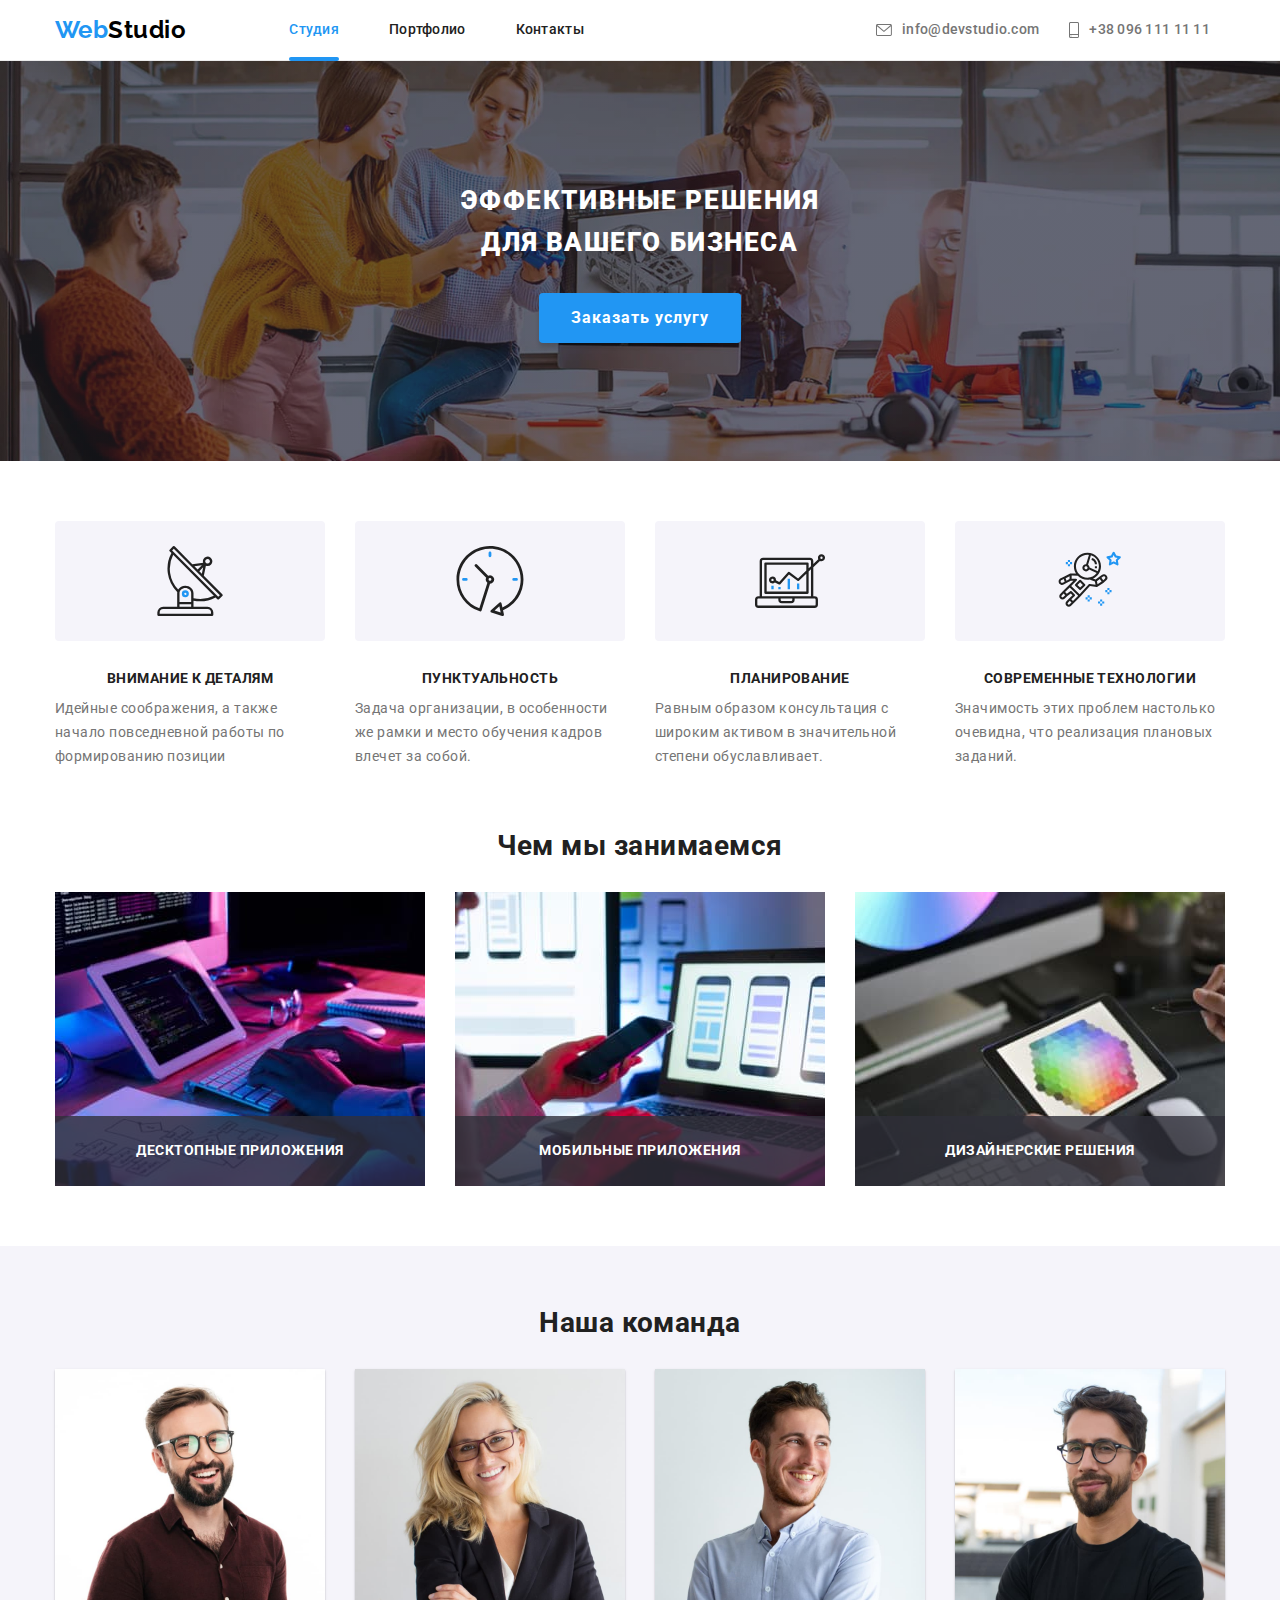
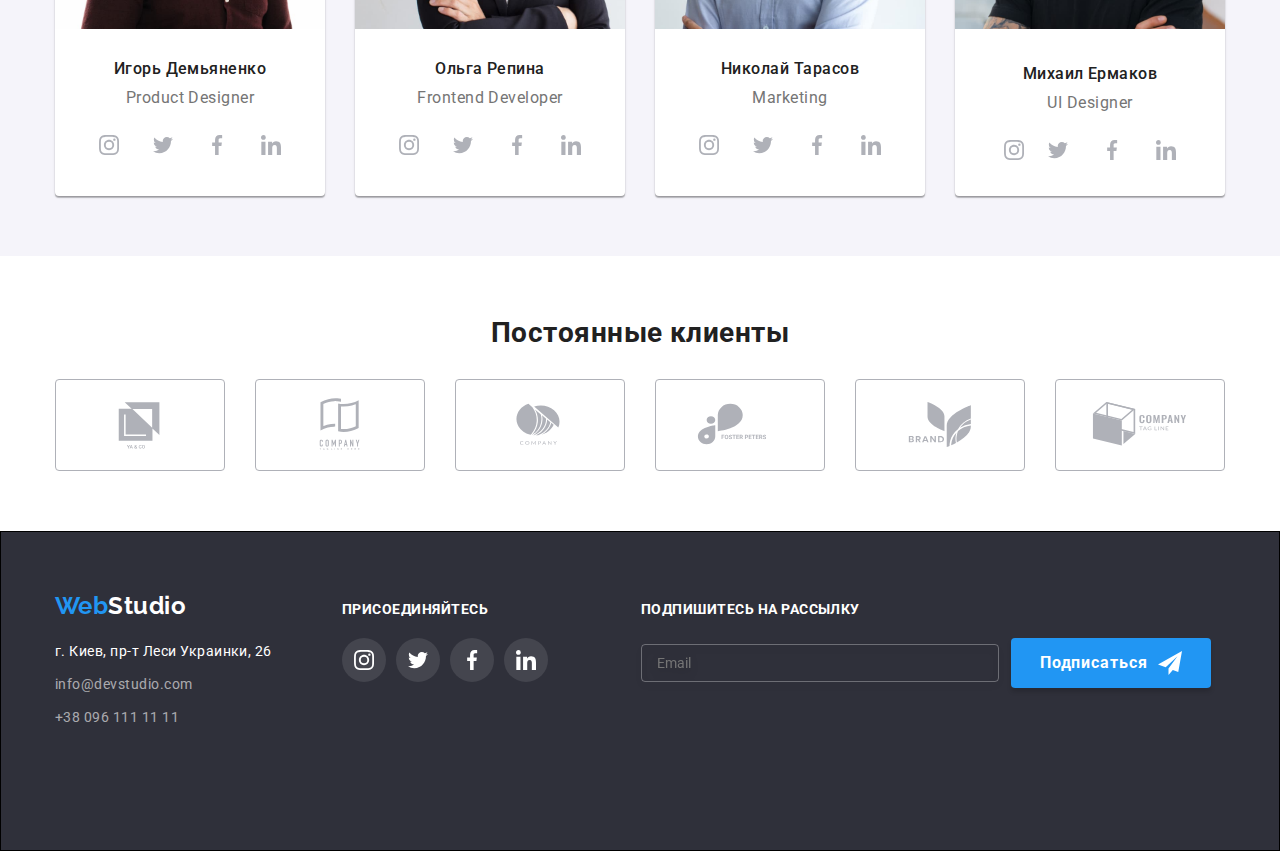
==== commit b3ee5cca: "adaptive image for background-images complete" ====
--- a/index.html
+++ b/index.html
@@ -381,7 +381,7 @@
                     </label>
                     <Label class="checkbox">
                         <input class="checkbox__field" type="checkbox" name="agreement" value="Agreement conditions"> <span class="checkbox__icon"></span>
-                        Соглашаюсь с рассылкой и принимаю <a href="">Условия договора</a>
+                       <p class="checkbox__text">Соглашаюсь с рассылкой и принимаю <a href="">Условия договора</a></p>
                     </Label>
                     <button class="button__form" type="submit">Отправить</button>
             </form>
--- a/css/main.min.css
+++ b/css/main.min.css
@@ -4,5 +4,5 @@
  'Liberation Mono',  Menlo,  monospace;font-size:1em}small{font-size:80%}sub,sup{font-size:75%;line-height:0;position:relative;vertical-align:baseline}sub{bottom:-0.25em}sup{top:-0.5em}table{text-indent:0;border-color:inherit}button,input,optgroup,select,textarea{font-family:inherit;font-size:100%;line-height:1.15;margin:0}button,select{text-transform:none}button,[type='button'],[type='reset'],[type='submit']{-webkit-appearance:button}::-moz-focus-inner{border-style:none;padding:0}:-moz-focusring{outline:1px dotted ButtonText}:-moz-ui-invalid{box-shadow:none}legend{padding:0}progress{vertical-align:baseline}::-webkit-inner-spin-button,::-webkit-outer-spin-button{height:auto}[type='search']{-webkit-appearance:textfield;outline-offset:-2px}::-webkit-search-decoration{-webkit-appearance:none}::-webkit-file-upload-button{-webkit-appearance:button;font:inherit}summary{display:list-item}.menu,.contacts,.main-navigation__mobile-list,.skills__list,.images__list,.team__list,.socials-icons,.client__items,.footer__list,.footer-socials__items,.gallery-buttons,.gallery-projects{margin:0;padding:0;list-style:none}.skills,.images,.team,.client,.gallery{padding-top:60px;padding-bottom:60px}.main-navigation__container,.main-navigation__wrapper,.hero__container,.skills__wrapper,.images__wrapper,.team__wrapper,.client__wrapper,.footer__wrapper,.gallery__wrapper{width:100vw;padding-left:15px;padding-right:15px;margin-left:auto;margin-right:auto}@media screen and (min-width: 480px){.main-navigation__container,.main-navigation__wrapper,.hero__container,.skills__wrapper,.images__wrapper,.team__wrapper,.client__wrapper,.footer__wrapper,.gallery__wrapper{width:480px}}@media screen and (min-width: 768px){.main-navigation__container,.main-navigation__wrapper,.hero__container,.skills__wrapper,.images__wrapper,.team__wrapper,.client__wrapper,.footer__wrapper,.gallery__wrapper{width:768px}}@media screen and (min-width: 1200px){.main-navigation__container,.main-navigation__wrapper,.hero__container,.skills__wrapper,.images__wrapper,.team__wrapper,.client__wrapper,.footer__wrapper,.gallery__wrapper{width:1200px}}.logo,.footer__logo{font-family:'Raleway',- sans-serif;font-weight:700;text-decoration:none}.button,.button__form,.footer-form__button,.gallery-buttons__button{font-weight:700;font-size:16px;line-height:1.88;letter-spacing:0.06em;border-radius:4px;border:hidden;color:#fff;background-color:#2196f3;cursor:pointer}.images__title,.team__title,.client__title{font-weight:700;font-size:28px;line-height:1.18;margin:0 0 30px;padding:0;text-align:center}.socials-icons,.footer-socials__items{display:flex;align-items:center;justify-content:center;text-decoration:none}.socials-icons__link,.footer-socials__link{display:flex;align-items:center;justify-content:center;width:44px;height:44px;border-radius:50%}body{color:#212121;background-color:#fff;font-family:"Roboto",sans-serif;letter-spacing:.03em}@media screen and (min-width: 768px){.header{border-bottom:1px solid #ECECEC}}.main-navigation__container{position:relative;display:flex;align-items:center;justify-content:space-between}@media screen and (min-width: 768px){.main-navigation__container .main-navigation__menu-button{display:none}}.logo{font-size:24px;line-height:1.17;padding-top:16px;padding-bottom:16px;color:#000000}.logo__text{color:#2196f3}.main-navigation__menu-button{display:inline-flex;margin:0;padding:0;border:none;background-color:transparent;z-index:20}.main-navigation__menu-button.is-open .main-navigation__icon-menu{display:block}.main-navigation__menu-button.is-open .main-navigation__icon-close{display:none}.main-navigation__menu-button .main-navigation__icon-close{display:block}.main-navigation__menu-button .main-navigation__icon-menu{display:none}.main-navigation__wrapper.is-open{display:none}@media screen and (max-width: 767px){.main-navigation__wrapper{display:block;position:absolute;top:0;left:0%;width:100%;height:796px;background-color:#fff;padding-top:48px;z-index:10}}@media screen and (min-width: 768px){.main-navigation__wrapper.is-open{display:flex;flex-grow:1;justify-content:space-between}}@media screen and (max-width: 767px){.menu{margin-bottom:302px;margin-left:25px}}@media screen and (min-width: 768px){.menu{display:flex;align-items:center;margin-left:88px}}.menu__item:not(:last-child){margin-bottom:32px}@media screen and (min-width: 768px){.menu__item:not(:last-child){margin-bottom:0;margin-right:50px}}.menu__link{position:relative;display:block;font-weight:500;font-size:30px;line-height:1.18;color:inherit;text-decoration:none;letter-spacing:0.02em}.menu__link.current{color:#2196f3}.menu__link:hover,.menu__link:focus{color:#2196f3}.menu__link{transition:color 250ms cubic-bezier(0.4, 0, 0.2, 1)}@media screen and (min-width: 480px){.menu__link{font-size:40px}}@media screen and (min-width: 768px){.menu__link{font-size:14px;line-height:1.14}.menu__link.current::after{position:absolute;content:'';width:100%;height:4px;bottom:-23px;left:0;background:#2196f3;border-radius:2px}}.contacts{margin-bottom:64px;margin-left:25px}@media screen and (min-width: 768px){.contacts{display:flex;flex-direction:column-reverse;margin-bottom:0;padding-left:0}}@media screen and (min-width: 1200px){.contacts{display:flex;flex-direction:row-reverse;align-items:center;margin-bottom:0;padding-left:0}}@media screen and (max-width: 767px){.contacts__item:not(:last-child){margin-bottom:32px}}@media screen and (min-width: 768px){.contacts__item:last-child{margin-bottom:10px}}@media screen and (min-width: 1200px){.contacts__item:last-child{margin-right:30px;margin-bottom:0}}.contacts__link{color:#757575;font-weight:500;font-size:20px;line-height:1.17;text-decoration:none;letter-spacing:0.02em;color:#757575}.contacts__link--style{font-weight:500;font-size:25px;line-height:1.18;color:#2196f3}@media screen and (min-width: 480px){.contacts__link{font-size:24px}.contacts__link--style{font-size:34px}}@media screen and (min-width: 768px){.contacts__link{display:flex;align-items:center;font-size:14px;line-height:1.14;color:#757575}.contacts__link:hover,.contacts__link:focus{color:#2196f3}.contacts__link{transition:color 250ms cubic-bezier(0.4, 0, 0.2, 1)}}.contacts__icon{display:none}@media screen and (min-width: 768px){.contacts__icon{display:flex;margin-right:10px;fill:currentColor}.menu__link .contacts__icon{transition:color 250ms cubic-bezier(0.4, 0, 0.2, 1)}}.main-navigation__mobile-list{display:flex;margin-left:25px}@media screen and (min-width: 767px){.main-navigation__mobile-list{display:none}}.main-navigation__mobile-item:not(:last-child){border-right:1px solid rgba(33,33,33,0.2);padding-right:10px}.main-navigation__mobile-item:not(:first-child){padding-left:10px}.main-navigation__mobile-lihk{font-weight:500;font-size:10px;line-height:1.22;color:#2196f3}@media screen and (min-width: 480px){.main-navigation__mobile-lihk{font-size:18px}}@media screen and (min-width: 768px){.main-navigation{display:flex}}.hero{background-color:#2f303a;text-align:center;padding-top:118px;padding-bottom:118px;background-image:linear-gradient(to right, rgba(47,48,58,0.4), rgba(47,48,58,0.4)),url("../images/hero-img.jpg");max-width:1600px;margin-left:auto;margin-right:auto}.hero__title{width:360px;font-weight:900;font-size:26px;line-height:1.62;letter-spacing:0.06em;text-align:center;text-transform:uppercase;color:#fff;margin:0 auto 30px}.button{padding:10px 32px;box-shadow:0px 4px 4px rgba(0,0,0,0.15);transition:background-color 250ms cubic-bezier(0.4, 0, 0.2, 1)}.button:hover,.button:focus{background-color:#188ce8}.backdrop{position:fixed;left:0;top:0;width:100vw;height:100vh;background:rgba(0,0,0,0.2);opacity:1;visibility:visible;transition:opacity 250ms cubic-bezier(0.4, 0, 0.2, 1),visibility 250ms cubic-bezier(0.4, 0, 0.2, 1),transform 250ms cubic-bezier(0.4, 0, 0.2, 1);z-index:10}.backdrop.is-hidden{opacity:0;pointer-events:none;visibility:hidden}.backdrop__form{position:absolute;top:50%;left:50%;transform:translate(-50%, -50%) scale(1);background-color:#fff;box-shadow:0px 1px 3px rgba(0,0,0,0.12),0px 1px 1px rgba(0,0,0,0.14),0px 2px 1px rgba(0,0,0,0.2);border-radius:4px;transition:transform 250ms cubic-bezier(0.4, 0, 0.2, 1)}.backdrop.is-hidden .backdrop__form{transform:translate(-50%, -50%) scale(0.5)}@media screen and (min-width: 480px){.backdrop__form{width:450px;height:609px}}@media screen and (min-width: 1200px){.backdrop__form{width:528px;height:581px}}.backdrop__button{position:absolute;top:8px;right:8px;border:0;padding:0;width:30px;height:30px;border:1px solid rgba(0,0,0,0.1);border-radius:50%;background-color:#fff;cursor:pointer}.backdrop__button:hover,.backdrop__button:focus{color:#2196f3}.backdrop__icon{fill:currentColor;transition:color 250ms cubic-bezier(0.4, 0, 0.2, 1)}.form{width:100vw;padding:40px}@media screen and (min-width: 480px){.form{width:450px;height:609px}}@media screen and (min-width: 1200px){.form{width:528px;height:581px}}.form__title{font-size:20px;line-height:1.5;text-align:center;margin:0;margin-bottom:12px}@media screen and (min-width: 1200px){.form__title{line-height:1.15}}.form__field{position:relative;display:flex;flex-direction:column;font-weight:400;font-size:12px;line-height:1.16;letter-spacing:0.01em;color:#757575}.form__text{margin-bottom:4px}.form__icon{position:absolute;top:58%;left:12px;transform:translateY(-58%)}.form__field:focus-within>.form__icon{fill:#2196f3}.form__inputs{width:80vw;border:1px solid rgba(33,33,33,0.2);border-radius:4px;margin-bottom:10px;padding:12px 13px;padding-left:42px;outline:transparent}.form__inputs:focus-within{border-color:#2196f3}@media screen and (min-width: 480px){.form__inputs{width:370px}}@media screen and (min-width: 1200px){.form__inputs{width:448px}}.form__textarea{width:80vw;border:1px solid rgba(33,33,33,0.2);border-radius:4px;margin-bottom:20px;padding:16px 12px;resize:none;outline:none}.form__textarea::placeholder{letter-spacing:0.01em;color:rgba(117,117,117,0.5)}.form__textarea:focus-within{border-color:#2196f3}@media screen and (min-width: 480px){.form__textarea{width:370px}}@media screen and (min-width: 1200px){.form__textarea{width:448px}}.checkbox{display:flex;align-items:center;justify-content:center;font-weight:400;font-size:10px;line-height:1.17;color:var(--icon-sub-text);margin-bottom:30px}@media screen and (min-width: 480px){.checkbox{font-size:12px;line-height:1.17}}@media screen and (min-width: 1200px){.checkbox{font-size:14px;line-height:1.71}}.checkbox__field{position:absolute;width:1px;height:1px;max-width:-1px;border:0;padding:0;clip:rect(0 0 0 0);overflow:hidden}.checkbox__icon{width:15px;height:15px;border:1px solid #212121;border-radius:4px;cursor:pointer;margin-right:7px}.checkbox__field:checked+.checkbox__icon{border-color:#2196f3;background-color:#2196f3;background-image:url("../images/check.svg");background-size:contain;background-origin:border-box}.button__form{display:block;margin-left:auto;margin-right:auto;padding:10px 55px;transition:background-color 250ms cubic-bezier(0.4, 0, 0.2, 1),box-shadow 250ms cubic-bezier(0.4, 0, 0.2, 1)}.button__form:hover,.button__form:focus{box-shadow:0px 4px 4px rgba(0,0,0,0.15)}@media screen and (min-width: 768px){.skills__list{display:flex;justify-content:center}}@media screen and (max-width: 1199px){.skills__list{flex-wrap:wrap}}.skills__items{width:100%}@media screen and (max-width: 767px){.skills__items:not(:last-child){margin-bottom:30px}}@media screen and (min-width: 768px){.skills__items{width:354px;margin-right:30px;margin-bottom:30px}.skills__items:nth-of-type(2n){margin-right:0}.skills__items:nth-last-child(-n+2){margin-bottom:0}}@media screen and (min-width: 1200px){.skills__items{margin-bottom:0}.skills__items:not(:last-child){margin-right:30px}}.skills__icons{display:flex;align-items:center;justify-content:center;height:120px;background-color:#f5f4fa;margin-bottom:30px;border-radius:4px}.skills__title{font-weight:700;font-size:14px;line-height:1.14;text-transform:uppercase;text-align:center;margin:0;margin-bottom:10px;padding:0}.skills__text{font-weight:400;font-size:14px;line-height:1.71;margin:0;padding:0;color:#757575}.images{padding-top:0}@media screen and (max-width: 1199px){.images{display:none}}.images__list{display:flex}.images__items{position:relative}.images__items:not(:last-child){margin-right:30px}.images__img{display:block}.images__text{position:absolute;bottom:0;left:0;width:370px;height:70px;font-weight:700;font-size:14px;line-height:1.14;color:#fff;text-align:center;padding-top:27px;padding-bottom:27px;margin:0;text-transform:uppercase;background:rgba(47,48,58,0.8)}.team{background-color:#f5f4fa}@media screen and (min-width: 768px){.team__list{display:flex;justify-content:center}}@media screen and (max-width: 1199px){.team__list{flex-wrap:wrap}}.team__items{text-align:center;background-color:#fff;box-shadow:0px 1px 3px rgba(0,0,0,0.12),0px 1px 1px rgba(0,0,0,0.14),0px 2px 1px rgba(0,0,0,0.2);border-radius:0px 0px 4px 4px}@media screen and (max-width: 767px){.team__items:not(:last-child){margin-bottom:16px}}@media screen and (min-width: 768px){.team__items{margin-right:30px;margin-bottom:30px}.team__items:nth-of-type(2n){margin-right:0}.team__items:nth-last-child(-n+2){margin-bottom:0}}@media screen and (min-width: 1200px){.team__items{margin-bottom:0}.team__items:not(:last-child){margin-right:30px}}.team__img{display:block;margin-left:auto;margin-right:auto}.team__content{padding-top:30px;padding-bottom:24px}.team__subtitle{font-weight:500;font-size:16px;line-height:1.19;margin-top:0;margin-bottom:10px}.team__text{font-weight:400;font-size:16px;line-height:1.19;color:#757575;margin:0;margin-bottom:16px}.socials-icons__list:not(:last-child){margin-right:10px}.socials-icons__link{color:#afb1b8;transition:background-color 250ms cubic-bezier(0.4, 0, 0.2, 1)}.socials-icons__link:hover,.socials-icons__link:focus{color:#fff;background-color:#2196f3}.socials-icons__icon{fill:currentColor;transition:color 250ms cubic-bezier(0.4, 0, 0.2, 1)}.client__items{display:flex;align-items:center;justify-content:center}@media screen and (max-width: 1199px){.client__items{flex-wrap:wrap}}.client__list{margin-right:30px}@media screen and (max-width: 767px){.client__list{margin-bottom:10px}.client__list:nth-of-type(2n){margin-right:0}.client__list:nth-last-child(-n+2){margin-bottom:0}}@media screen and (min-width: 768px){.client__list{margin-bottom:30px}.client__list:nth-of-type(3n){margin-right:0}.client__list:nth-last-child(-n+3){margin-bottom:0}}@media screen and (min-width: 768px) and (min-width: 1200px){.client__list:not(:last-child){margin-right:30px;margin-bottom:0}}.client__link{display:flex;flex-wrap:wrap;align-items:center;justify-content:center;color:#afb1b8;border:1px solid #afb1b8;border-radius:4px;width:130px;height:92px;transition:border 250ms cubic-bezier(0.4, 0, 0.2, 1)}.client__link:hover,.client__link:focus{color:#2196f3;border:1px solid #2196f3}@media screen and (min-width: 480px){.client__link{width:210px}}@media screen and (min-width: 768px){.client__link{width:226px}}@media screen and (min-width: 1200px){.client__link{width:170px}}.client__icon{fill:currentColor;transition:color 250ms cubic-bezier(0.4, 0, 0.2, 1)}.footer{font-weight:400;font-size:14px;line-height:1.71;border:1px solid #000000;padding-top:60px;padding-bottom:60px;background-color:#2f303a}@media screen and (max-width: 1199px){.footer{text-align:center}}@media screen and (min-width: 768px){.footer__wrapper{display:flex;flex-wrap:wrap;justify-content:center;align-items:baseline}}@media screen and (min-width: 1200px){.footer__wrapper{display:flex;justify-content:flex-start;align-items:baseline}}@media screen and (min-width: 768px){.footer__contacts{margin-right:165px}}@media screen and (min-width: 1070px){.footer__contacts{margin-right:300px}}@media screen and (min-width: 1200px){.footer__contacts{margin-right:70px}}.footer__logo{display:block;font-size:24px;line-height:1.17;text-decoration:none;color:#fff;margin-bottom:20px}.footer__text{color:#2196f3}.footer__addresses{text-decoration:none;color:#fff;font-style:inherit;margin-bottom:60px}.footer__item:not(:last-child){margin-bottom:8px}@media screen and (min-width: 1200px){.footer__item:not(:last-child){margin-bottom:9px}}.footer__link{text-decoration:none;color:#fff;font-style:inherit}.footer__link--color{color:rgba(255,255,255,0.6)}@media screen and (max-width: 767px){.footer__social{margin-bottom:60px}}@media screen and (min-width: 1200px){.footer__social{margin-right:93px}}.footer-social__title{font-weight:700;font-size:14px;line-height:1.14;text-transform:uppercase;color:#fff;margin-top:0;margin-bottom:20px}.footer-socials__list:not(:last-child){margin-right:10px}.footer-socials__link{background-color:rgba(255,255,255,0.1);border-radius:50%;transition:background-color 250ms cubic-bezier(0.4, 0, 0.2, 1)}.footer-socials__link:hover,.footer-socials__link:focus{color:#ffffff;background-color:#2196f3}.footer-socials__icon{fill:#fff}.footer-form__text{font-weight:700;line-height:1.14;text-transform:uppercase;margin-top:0;margin-bottom:20px;color:#fff}@media screen and (min-width: 1200px){.footer-form__subscribe{display:flex;align-content:center;align-items:center}}.footer-form__field{width:100%;padding:10px 15px;border:1px solid rgba(255,255,255,0.3);filter:drop-shadow(0px 4px 4px rgba(0,0,0,0.15));border-radius:4px;color:#fff;background-color:transparent;outline:transparent}@media screen and (max-width: 1199px){.footer-form__field{margin-bottom:20px}}@media screen and (min-width: 480px){.footer-form__field{width:450px}}@media screen and (min-width: 1200px){.footer-form__field{width:358px;margin-right:12px}}.footer-form__button{display:flex;align-items:center;justify-content:center;width:200px;height:50px;margin-right:auto;margin-left:auto;padding:0;transition:background-color 250ms cubic-bezier(0.4, 0, 0.2, 1)}.footer-form__button:hover,.footer-form__button:focus{background-color:#188ce8}.button__icon{margin-left:10px;fill:#fff}.gallery-buttons{display:flex;flex-wrap:wrap;margin-bottom:50px}@media screen and (min-width: 768px){.gallery-buttons{justify-content:center}}.gallery-buttons__item{margin-bottom:15px}.gallery-buttons__item:not(:last-child){margin-right:8px}.gallery-buttons__item:nth-of-type(n+4){margin-bottom:0}@media screen and (min-width: 760px){.gallery-buttons__item{margin-bottom:0}}.gallery-buttons__button{font-weight:500;line-height:1.62;color:inherit;letter-spacing:inherit;box-shadow:none;background-color:#f5f4fa;transition:background-color 250ms cubic-bezier(0.4, 0, 0.2, 1),color 250ms cubic-bezier(0.4, 0, 0.2, 1),box-shadow 250ms cubic-bezier(0.4, 0, 0.2, 1)}.gallery-buttons__button:hover,.gallery-buttons__button:focus{background-color:#2196f3;color:#fff;box-shadow:0px 3px 1px rgba(0,0,0,0.1),0px 1px 2px rgba(0,0,0,0.08),0px 2px 2px rgba(0,0,0,0.12)}@media screen and (min-width: 480px){.gallery-buttons__button{padding:6px 22px}}@media screen and (min-width: 768px){.gallery-projects{display:flex;flex-wrap:wrap}}.gallery-projects__list{position:relative;width:100vw;margin-bottom:30px}@media screen and (min-width: 480px){.gallery-projects__list{width:450px}}@media screen and (min-width: 768px){.gallery-projects__list{width:354px;margin-right:30px}.gallery-projects__list:nth-child(2n){margin-right:0}.gallery-projects__list:nth-last-child(-n+2){margin-bottom:0}}@media screen and (min-width: 1200px){.gallery-projects__list{width:370px;margin-right:30px}.gallery-projects__list:nth-child(3n){margin-right:0}.gallery-projects__list:nth-last-child(-n+3){margin-bottom:0}}.gallery-projects__link{width:100%;display:block;text-decoration:none;color:inherit;transition:background-color 250ms cubic-bezier(0.4, 0, 0.2, 1),box-shadow 250ms cubic-bezier(0.4, 0, 0.2, 1)}.gallery-projects__link:hover,.gallery-projects__link:focus{background-color:#fff;box-shadow:0px 1px 1px rgba(0,0,0,0.12),0px 4px 4px rgba(0,0,0,0.06),1px 4px 6px rgba(0,0,0,0.16)}.gallery-projects__wrapper{position:relative;overflow:hidden}.gallery-projects__image{width:100%;display:block;border:hidden}.gallery-projects__article{position:absolute;top:0;left:0;width:100%;height:100%;color:#fff;font-weight:400;font-size:18px;line-height:1.56;margin:0;padding:63px 24px;background:rgba(33,150,243,0.9);transform:translateY(100%);transition:transform 250ms cubic-bezier(0.4, 0, 0.2, 1)}.gallery-projects__link:hover .gallery-projects__article,.gallery-projects__link:focus .gallery-projects__article{transform:translateY(0)}.gallery-projects__container{padding:20px 24px;border:1px solid #eeeeee;border-top:0}.gallery-projects__title{font-weight:700;font-size:18px;line-height:2;letter-spacing:0.06em;margin-top:0;margin-bottom:4px}.gallery-projects__text{font-weight:400;font-size:16px;line-height:1.88;color:#757575;margin:0}
+ sans-serif;font-weight:700;text-decoration:none}.button,.button__form,.footer-form__button,.gallery-buttons__button{font-weight:700;font-size:16px;line-height:1.88;letter-spacing:0.06em;border-radius:4px;border:hidden;color:#fff;background-color:#2196f3;cursor:pointer}.images__title,.team__title,.client__title{font-weight:700;font-size:28px;line-height:1.18;margin:0 0 30px;padding:0;text-align:center}.socials-icons,.footer-socials__items{display:flex;align-items:center;justify-content:center;text-decoration:none}.socials-icons__link,.footer-socials__link{display:flex;align-items:center;justify-content:center;width:44px;height:44px;border-radius:50%}body{color:#212121;background-color:#fff;font-family:"Roboto",sans-serif;letter-spacing:.03em}@media screen and (min-width: 768px){.header{border-bottom:1px solid #ECECEC}}.main-navigation__container{position:relative;display:flex;align-items:center;justify-content:space-between}@media screen and (min-width: 768px){.main-navigation__container .main-navigation__menu-button{display:none}}.logo{font-size:24px;line-height:1.17;padding-top:16px;padding-bottom:16px;color:#000000}.logo__text{color:#2196f3}.main-navigation__menu-button{display:inline-flex;margin:0;padding:0;border:none;background-color:transparent;z-index:20}.main-navigation__menu-button.is-open .main-navigation__icon-menu{display:block}.main-navigation__menu-button.is-open .main-navigation__icon-close{display:none}.main-navigation__menu-button .main-navigation__icon-close{display:block}.main-navigation__menu-button .main-navigation__icon-menu{display:none}.main-navigation__wrapper.is-open{display:none}@media screen and (max-width: 767px){.main-navigation__wrapper{display:block;position:absolute;top:0;left:0%;width:100%;height:796px;background-color:#fff;padding-top:48px;z-index:10}}@media screen and (min-width: 768px){.main-navigation__wrapper.is-open{display:flex;flex-grow:1;justify-content:space-between}}@media screen and (max-width: 767px){.menu{margin-bottom:302px;margin-left:25px}}@media screen and (min-width: 768px){.menu{display:flex;align-items:center;margin-left:88px}}.menu__item:not(:last-child){margin-bottom:32px}@media screen and (min-width: 768px){.menu__item:not(:last-child){margin-bottom:0;margin-right:50px}}.menu__link{position:relative;display:block;font-weight:500;font-size:30px;line-height:1.18;color:inherit;text-decoration:none;letter-spacing:0.02em}.menu__link.current{color:#2196f3}.menu__link:hover,.menu__link:focus{color:#2196f3}.menu__link{transition:color 250ms cubic-bezier(0.4, 0, 0.2, 1)}@media screen and (min-width: 480px){.menu__link{font-size:40px}}@media screen and (min-width: 768px){.menu__link{font-size:14px;line-height:1.14}.menu__link.current::after{position:absolute;content:'';width:100%;height:4px;bottom:-23px;left:0;background:#2196f3;border-radius:2px}}.contacts{margin-bottom:64px;margin-left:25px}@media screen and (min-width: 768px){.contacts{display:flex;flex-direction:column-reverse;margin-bottom:0;padding-left:0}}@media screen and (min-width: 1200px){.contacts{display:flex;flex-direction:row-reverse;align-items:center;margin-bottom:0;padding-left:0}}@media screen and (max-width: 767px){.contacts__item:not(:last-child){margin-bottom:32px}}@media screen and (min-width: 768px){.contacts__item:last-child{margin-bottom:10px}}@media screen and (min-width: 1200px){.contacts__item:last-child{margin-right:30px;margin-bottom:0}}.contacts__link{color:#757575;font-weight:500;font-size:20px;line-height:1.17;text-decoration:none;letter-spacing:0.02em;color:#757575}.contacts__link--style{font-weight:500;font-size:25px;line-height:1.18;color:#2196f3}@media screen and (min-width: 480px){.contacts__link{font-size:24px}.contacts__link--style{font-size:34px}}@media screen and (min-width: 768px){.contacts__link{display:flex;align-items:center;font-size:14px;line-height:1.14;color:#757575}.contacts__link:hover,.contacts__link:focus{color:#2196f3}.contacts__link{transition:color 250ms cubic-bezier(0.4, 0, 0.2, 1)}}.contacts__icon{display:none}@media screen and (min-width: 768px){.contacts__icon{display:flex;margin-right:10px;fill:currentColor}.menu__link .contacts__icon{transition:color 250ms cubic-bezier(0.4, 0, 0.2, 1)}}.main-navigation__mobile-list{display:flex;margin-left:25px}@media screen and (min-width: 767px){.main-navigation__mobile-list{display:none}}.main-navigation__mobile-item:not(:last-child){border-right:1px solid rgba(33,33,33,0.2);padding-right:10px}.main-navigation__mobile-item:not(:first-child){padding-left:10px}.main-navigation__mobile-lihk{font-weight:500;font-size:10px;line-height:1.22;color:#2196f3}@media screen and (min-width: 480px){.main-navigation__mobile-lihk{font-size:18px}}@media screen and (min-width: 768px){.main-navigation{display:flex}}.hero{text-align:center;padding-top:118px;padding-bottom:118px;background-color:#2f303a;background-position:center;background-size:cover;background-repeat:no-repeat}@media screen and (max-width: 480px){.hero{background-image:linear-gradient(to right, rgba(47,48,58,0.4), rgba(47,48,58,0.4)),url("../images/hero-img/header_sm.jpg");background-image:linear-gradient(to right, rgba(47,48,58,0.4), rgba(47,48,58,0.4)),-webkit-image-set(url("../images/hero-img/header_sm.webp") 1x)}}@media screen and (max-width: 480px) and (min-device-pixel-ratio: 2), screen and (max-width: 480px) and (-moz-min-device-pixel-ratio: 2), screen and (max-width: 480px) and (-o-min-device-pixel-ratio: 2 / 1), screen and (max-width: 480px) and (-webkit-min-device-pixel-ratio: 2), screen and (max-width: 480px) and (min-resolution: 192dpi), screen and (max-width: 480px) and (min-resolution: 2dppx){.hero{background-image:linear-gradient(to right, rgba(47,48,58,0.4), rgba(47,48,58,0.4)),url("../images/hero-img/header_sm@2x.jpg");background-image:linear-gradient(to right, rgba(47,48,58,0.4), rgba(47,48,58,0.4)),-webkit-image-set(url("../images/hero-img/header_sm@2x.webp") 2x)}}@media screen and (min-width: 481px) and (max-width: 768px){.hero{background-image:linear-gradient(to right, rgba(47,48,58,0.4), rgba(47,48,58,0.4)),url("../images/hero-img/header_md.jpg");background-image:linear-gradient(to right, rgba(47,48,58,0.4), rgba(47,48,58,0.4)),-webkit-image-set(url("../images/hero-img/header_md.webp") 1x)}}@media screen and (min-width: 481px) and (max-width: 768px) and (min-device-pixel-ratio: 2), screen and (min-width: 481px) and (max-width: 768px) and (-moz-min-device-pixel-ratio: 2), screen and (min-width: 481px) and (max-width: 768px) and (-o-min-device-pixel-ratio: 2 / 1), screen and (min-width: 481px) and (max-width: 768px) and (-webkit-min-device-pixel-ratio: 2), screen and (min-width: 481px) and (max-width: 768px) and (min-resolution: 192dpi), screen and (min-width: 481px) and (max-width: 768px) and (min-resolution: 2dppx){.hero{background-image:linear-gradient(to right, rgba(47,48,58,0.4), rgba(47,48,58,0.4)),url("../images/hero-img/header_md@2x.jpg");background-image:linear-gradient(to right, rgba(47,48,58,0.4), rgba(47,48,58,0.4)),-webkit-image-set(url("../images/hero-img/header_md@2x.webp") 2x)}}@media screen and (min-width: 769px) and (max-width: 1600px){.hero{background-image:linear-gradient(to right, rgba(47,48,58,0.4), rgba(47,48,58,0.4)),url("../images/hero-img/header_lg.jpg");background-image:linear-gradient(to right, rgba(47,48,58,0.4), rgba(47,48,58,0.4)),-webkit-image-set(url("../images/hero-img/header_lg.webp") 1x)}}@media screen and (min-width: 769px) and (max-width: 1600px) and (min-device-pixel-ratio: 2), screen and (min-width: 769px) and (max-width: 1600px) and (-moz-min-device-pixel-ratio: 2), screen and (min-width: 769px) and (max-width: 1600px) and (-o-min-device-pixel-ratio: 2 / 1), screen and (min-width: 769px) and (max-width: 1600px) and (-webkit-min-device-pixel-ratio: 2), screen and (min-width: 769px) and (max-width: 1600px) and (min-resolution: 192dpi), screen and (min-width: 769px) and (max-width: 1600px) and (min-resolution: 2dppx){.hero{background-image:linear-gradient(to right, rgba(47,48,58,0.4), rgba(47,48,58,0.4)),url("../images/hero-img/header_lg@2x.jpg");background-image:linear-gradient(to right, rgba(47,48,58,0.4), rgba(47,48,58,0.4)),-webkit-image-set(url("../images/hero-img/header_lg@2x.webp") 2x);margin-left:auto;margin-right:auto}}.hero__title{width:300px;font-weight:900;font-size:20px;line-height:1.62;letter-spacing:0.06em;text-align:center;text-transform:uppercase;color:#fff;margin:0 auto 30px}@media screen and (min-width: 480px){.hero__title{width:360px;font-size:26px}}.button{padding:10px 32px;box-shadow:0px 4px 4px rgba(0,0,0,0.15);transition:background-color 250ms cubic-bezier(0.4, 0, 0.2, 1)}.button:hover,.button:focus{background-color:#188ce8}.backdrop{position:fixed;left:0;top:0;width:100vw;height:100vh;background:rgba(0,0,0,0.2);opacity:1;visibility:visible;transition:opacity 250ms cubic-bezier(0.4, 0, 0.2, 1),visibility 250ms cubic-bezier(0.4, 0, 0.2, 1),transform 250ms cubic-bezier(0.4, 0, 0.2, 1);z-index:20}.backdrop.is-hidden{opacity:0;pointer-events:none;visibility:hidden}.backdrop__form{position:absolute;top:50%;left:50%;transform:translate(-50%, -50%) scale(1);background-color:#fff;box-shadow:0px 1px 3px rgba(0,0,0,0.12),0px 1px 1px rgba(0,0,0,0.14),0px 2px 1px rgba(0,0,0,0.2);border-radius:4px;transition:transform 250ms cubic-bezier(0.4, 0, 0.2, 1)}.backdrop.is-hidden .backdrop__form{transform:translate(-50%, -50%) scale(0.5)}@media screen and (min-width: 480px){.backdrop__form{width:450px;height:609px}}@media screen and (min-width: 1200px){.backdrop__form{width:528px;height:581px}}.backdrop__button{position:absolute;top:4px;right:4px;padding:0;width:30px;height:30px;border:1px solid rgba(0,0,0,0.1);border-radius:50%;background-color:#fff;cursor:pointer}.backdrop__button:hover,.backdrop__button:focus{color:#2196f3}@media screen and (min-width: 480px){.backdrop__button{top:8px;right:8px}}.backdrop__icon{fill:currentColor;transition:color 250ms cubic-bezier(0.4, 0, 0.2, 1)}.form{width:90vw;padding:20px}@media screen and (min-width: 480px){.form{width:450px;height:609px;padding:40px}}@media screen and (min-width: 1200px){.form{width:528px;height:581px}}.form__title{font-size:20px;line-height:1.5;text-align:center;margin:0;margin-bottom:12px}@media screen and (min-width: 1200px){.form__title{line-height:1.15}}.form__field{position:relative;display:flex;flex-direction:column;font-weight:400;font-size:12px;line-height:1.16;letter-spacing:0.01em;color:#757575}.form__text{margin-bottom:4px}.form__icon{position:absolute;top:58%;left:12px;transform:translateY(-58%)}.form__field:focus-within>.form__icon{fill:#2196f3}.form__inputs{width:80vw;border:1px solid rgba(33,33,33,0.2);border-radius:4px;margin-bottom:10px;padding:12px 13px;padding-left:42px;outline:transparent}.form__inputs:focus-within{border-color:#2196f3}@media screen and (min-width: 480px){.form__inputs{width:370px}}@media screen and (min-width: 1200px){.form__inputs{width:448px}}.form__textarea{width:80vw;border:1px solid rgba(33,33,33,0.2);border-radius:4px;margin-bottom:20px;padding:16px 12px;resize:none;outline:none}.form__textarea::placeholder{letter-spacing:0.01em;color:rgba(117,117,117,0.5)}.form__textarea:focus-within{border-color:#2196f3}@media screen and (min-width: 480px){.form__textarea{width:370px}}@media screen and (min-width: 1200px){.form__textarea{width:448px}}.checkbox{display:flex;align-items:center;justify-content:center;margin-bottom:20px}.checkbox__field{position:absolute;width:1px;height:1px;max-width:-1px;border:0;padding:0;clip:rect(0 0 0 0);overflow:hidden}.checkbox__icon{width:15px;height:15px;border:1px solid #212121;border-radius:4px;cursor:pointer;margin-right:8px}.checkbox__field:checked+.checkbox__icon{border-color:#2196f3;background-color:#2196f3;background-image:url("../images/check.svg");background-size:contain;background-origin:border-box;background-repeat:no-repeat}.checkbox__text{font-weight:400;font-size:12px;line-height:1.17;color:var(--icon-sub-text);margin:0}@media screen and (min-width: 480px){.checkbox__text{display:flex}}@media screen and (min-width: 1200px){.checkbox__text{font-size:14px;line-height:1.71}}.button__form{display:block;margin-left:auto;margin-right:auto;padding:10px 55px;transition:background-color 250ms cubic-bezier(0.4, 0, 0.2, 1),box-shadow 250ms cubic-bezier(0.4, 0, 0.2, 1)}.button__form:hover,.button__form:focus{box-shadow:0px 4px 4px rgba(0,0,0,0.15)}@media screen and (min-width: 768px){.skills__list{display:flex;justify-content:center}}@media screen and (max-width: 1199px){.skills__list{flex-wrap:wrap}}.skills__items{width:100%}@media screen and (max-width: 767px){.skills__items:not(:last-child){margin-bottom:30px}}@media screen and (min-width: 768px){.skills__items{width:354px;margin-right:30px;margin-bottom:30px}.skills__items:nth-of-type(2n){margin-right:0}.skills__items:nth-last-child(-n+2){margin-bottom:0}}@media screen and (min-width: 1200px){.skills__items{margin-bottom:0}.skills__items:not(:last-child){margin-right:30px}}.skills__icons{display:flex;align-items:center;justify-content:center;height:120px;background-color:#f5f4fa;margin-bottom:30px;border-radius:4px}.skills__title{font-weight:700;font-size:14px;line-height:1.14;text-transform:uppercase;text-align:center;margin:0;margin-bottom:10px;padding:0}.skills__text{font-weight:400;font-size:14px;line-height:1.71;margin:0;padding:0;color:#757575}.images{padding-top:0}@media screen and (max-width: 1199px){.images{display:none}}.images__list{display:flex}.images__items{position:relative}.images__items:not(:last-child){margin-right:30px}.images__img{display:block}.images__text{position:absolute;bottom:0;left:0;width:370px;height:70px;font-weight:700;font-size:14px;line-height:1.14;color:#fff;text-align:center;padding-top:27px;padding-bottom:27px;margin:0;text-transform:uppercase;background:rgba(47,48,58,0.8)}.team{background-color:#f5f4fa}@media screen and (min-width: 768px){.team__list{display:flex;justify-content:center}}@media screen and (max-width: 1199px){.team__list{flex-wrap:wrap}}.team__items{text-align:center;background-color:#fff;box-shadow:0px 1px 3px rgba(0,0,0,0.12),0px 1px 1px rgba(0,0,0,0.14),0px 2px 1px rgba(0,0,0,0.2);border-radius:0px 0px 4px 4px}@media screen and (max-width: 767px){.team__items:not(:last-child){margin-bottom:16px}}@media screen and (min-width: 768px){.team__items{margin-right:30px;margin-bottom:30px}.team__items:nth-of-type(2n){margin-right:0}.team__items:nth-last-child(-n+2){margin-bottom:0}}@media screen and (min-width: 1200px){.team__items{margin-bottom:0}.team__items:not(:last-child){margin-right:30px}}.team__img{display:block;margin-left:auto;margin-right:auto}.team__content{padding-top:30px;padding-bottom:24px}.team__subtitle{font-weight:500;font-size:16px;line-height:1.19;margin-top:0;margin-bottom:10px}.team__text{font-weight:400;font-size:16px;line-height:1.19;color:#757575;margin:0;margin-bottom:16px}.socials-icons__list:not(:last-child){margin-right:10px}.socials-icons__link{color:#afb1b8;transition:background-color 250ms cubic-bezier(0.4, 0, 0.2, 1)}.socials-icons__link:hover,.socials-icons__link:focus{color:#fff;background-color:#2196f3}.socials-icons__icon{fill:currentColor;transition:color 250ms cubic-bezier(0.4, 0, 0.2, 1)}.client__items{display:flex;align-items:center;justify-content:center}@media screen and (max-width: 1199px){.client__items{flex-wrap:wrap}}.client__list{margin-right:30px}@media screen and (max-width: 767px){.client__list{margin-bottom:10px}.client__list:nth-of-type(2n){margin-right:0}.client__list:nth-last-child(-n+2){margin-bottom:0}}@media screen and (min-width: 768px){.client__list{margin-bottom:30px}.client__list:nth-of-type(3n){margin-right:0}.client__list:nth-last-child(-n+3){margin-bottom:0}}@media screen and (min-width: 768px) and (min-width: 1200px){.client__list:not(:last-child){margin-right:30px;margin-bottom:0}}.client__link{display:flex;flex-wrap:wrap;align-items:center;justify-content:center;color:#afb1b8;border:1px solid #afb1b8;border-radius:4px;width:130px;height:92px;transition:border 250ms cubic-bezier(0.4, 0, 0.2, 1)}.client__link:hover,.client__link:focus{color:#2196f3;border:1px solid #2196f3}@media screen and (min-width: 480px){.client__link{width:210px}}@media screen and (min-width: 768px){.client__link{width:226px}}@media screen and (min-width: 1200px){.client__link{width:170px}}.client__icon{fill:currentColor;transition:color 250ms cubic-bezier(0.4, 0, 0.2, 1)}.footer{font-weight:400;font-size:14px;line-height:1.71;border:1px solid #000000;padding-top:60px;padding-bottom:60px;background-color:#2f303a}@media screen and (max-width: 1199px){.footer{text-align:center}}@media screen and (min-width: 768px){.footer__wrapper{display:flex;flex-wrap:wrap;justify-content:center;align-items:baseline}}@media screen and (min-width: 1200px){.footer__wrapper{display:flex;justify-content:flex-start;align-items:baseline}}@media screen and (min-width: 768px){.footer__contacts{margin-right:165px}}@media screen and (min-width: 1070px){.footer__contacts{margin-right:300px}}@media screen and (min-width: 1200px){.footer__contacts{margin-right:70px}}.footer__logo{display:block;font-size:24px;line-height:1.17;text-decoration:none;color:#fff;margin-bottom:20px}.footer__text{color:#2196f3}.footer__addresses{text-decoration:none;color:#fff;font-style:inherit;margin-bottom:60px}.footer__item:not(:last-child){margin-bottom:8px}@media screen and (min-width: 1200px){.footer__item:not(:last-child){margin-bottom:9px}}.footer__link{text-decoration:none;color:#fff;font-style:inherit}.footer__link--color{color:rgba(255,255,255,0.6)}@media screen and (max-width: 767px){.footer__social{margin-bottom:60px}}@media screen and (min-width: 1200px){.footer__social{margin-right:93px}}.footer-social__title{font-weight:700;font-size:14px;line-height:1.14;text-transform:uppercase;color:#fff;margin-top:0;margin-bottom:20px}.footer-socials__list:not(:last-child){margin-right:10px}.footer-socials__link{background-color:rgba(255,255,255,0.1);border-radius:50%;transition:background-color 250ms cubic-bezier(0.4, 0, 0.2, 1)}.footer-socials__link:hover,.footer-socials__link:focus{color:#ffffff;background-color:#2196f3}.footer-socials__icon{fill:#fff}.footer-form__text{font-weight:700;line-height:1.14;text-transform:uppercase;margin-top:0;margin-bottom:20px;color:#fff}@media screen and (min-width: 1200px){.footer-form__subscribe{display:flex;align-content:center;align-items:center}}.footer-form__field{width:100%;padding:10px 15px;border:1px solid rgba(255,255,255,0.3);filter:drop-shadow(0px 4px 4px rgba(0,0,0,0.15));border-radius:4px;color:#fff;background-color:transparent;outline:transparent}@media screen and (max-width: 1199px){.footer-form__field{margin-bottom:20px}}@media screen and (min-width: 480px){.footer-form__field{width:450px}}@media screen and (min-width: 1200px){.footer-form__field{width:358px;margin-right:12px}}.footer-form__button{display:flex;align-items:center;justify-content:center;width:200px;height:50px;margin-right:auto;margin-left:auto;padding:0;transition:background-color 250ms cubic-bezier(0.4, 0, 0.2, 1)}.footer-form__button:hover,.footer-form__button:focus{background-color:#188ce8}.button__icon{margin-left:10px;fill:#fff}.gallery-buttons{display:flex;flex-wrap:wrap;margin-bottom:50px}@media screen and (min-width: 768px){.gallery-buttons{justify-content:center}}.gallery-buttons__item{margin-bottom:15px}.gallery-buttons__item:not(:last-child){margin-right:8px}.gallery-buttons__item:nth-of-type(n+4){margin-bottom:0}@media screen and (min-width: 760px){.gallery-buttons__item{margin-bottom:0}}.gallery-buttons__button{font-weight:500;line-height:1.62;color:inherit;letter-spacing:inherit;box-shadow:none;background-color:#f5f4fa;transition:background-color 250ms cubic-bezier(0.4, 0, 0.2, 1),color 250ms cubic-bezier(0.4, 0, 0.2, 1),box-shadow 250ms cubic-bezier(0.4, 0, 0.2, 1)}.gallery-buttons__button:hover,.gallery-buttons__button:focus{background-color:#2196f3;color:#fff;box-shadow:0px 3px 1px rgba(0,0,0,0.1),0px 1px 2px rgba(0,0,0,0.08),0px 2px 2px rgba(0,0,0,0.12)}@media screen and (min-width: 480px){.gallery-buttons__button{padding:6px 22px}}@media screen and (min-width: 768px){.gallery-projects{display:flex;flex-wrap:wrap}}.gallery-projects__list{position:relative;width:100vw;margin-bottom:30px}@media screen and (min-width: 480px){.gallery-projects__list{width:450px}}@media screen and (min-width: 768px){.gallery-projects__list{width:354px;margin-right:30px}.gallery-projects__list:nth-child(2n){margin-right:0}.gallery-projects__list:nth-last-child(-n+2){margin-bottom:0}}@media screen and (min-width: 1200px){.gallery-projects__list{width:370px;margin-right:30px}.gallery-projects__list:nth-child(3n){margin-right:0}.gallery-projects__list:nth-last-child(-n+3){margin-bottom:0}}.gallery-projects__link{width:100%;display:block;text-decoration:none;color:inherit;transition:background-color 250ms cubic-bezier(0.4, 0, 0.2, 1),box-shadow 250ms cubic-bezier(0.4, 0, 0.2, 1)}.gallery-projects__link:hover,.gallery-projects__link:focus{background-color:#fff;box-shadow:0px 1px 1px rgba(0,0,0,0.12),0px 4px 4px rgba(0,0,0,0.06),1px 4px 6px rgba(0,0,0,0.16)}.gallery-projects__wrapper{position:relative;overflow:hidden}.gallery-projects__image{width:100%;display:block;border:hidden}.gallery-projects__article{position:absolute;top:0;left:0;width:100%;height:100%;color:#fff;font-weight:400;font-size:18px;line-height:1.56;margin:0;padding:63px 24px;background:rgba(33,150,243,0.9);transform:translateY(100%);transition:transform 250ms cubic-bezier(0.4, 0, 0.2, 1)}.gallery-projects__link:hover .gallery-projects__article,.gallery-projects__link:focus .gallery-projects__article{transform:translateY(0)}.gallery-projects__container{padding:20px 24px;border:1px solid #eeeeee;border-top:0}.gallery-projects__title{font-weight:700;font-size:18px;line-height:2;letter-spacing:0.06em;margin-top:0;margin-bottom:4px}.gallery-projects__text{font-weight:400;font-size:16px;line-height:1.88;color:#757575;margin:0}
 /*# sourceMappingURL=main.min.css.map */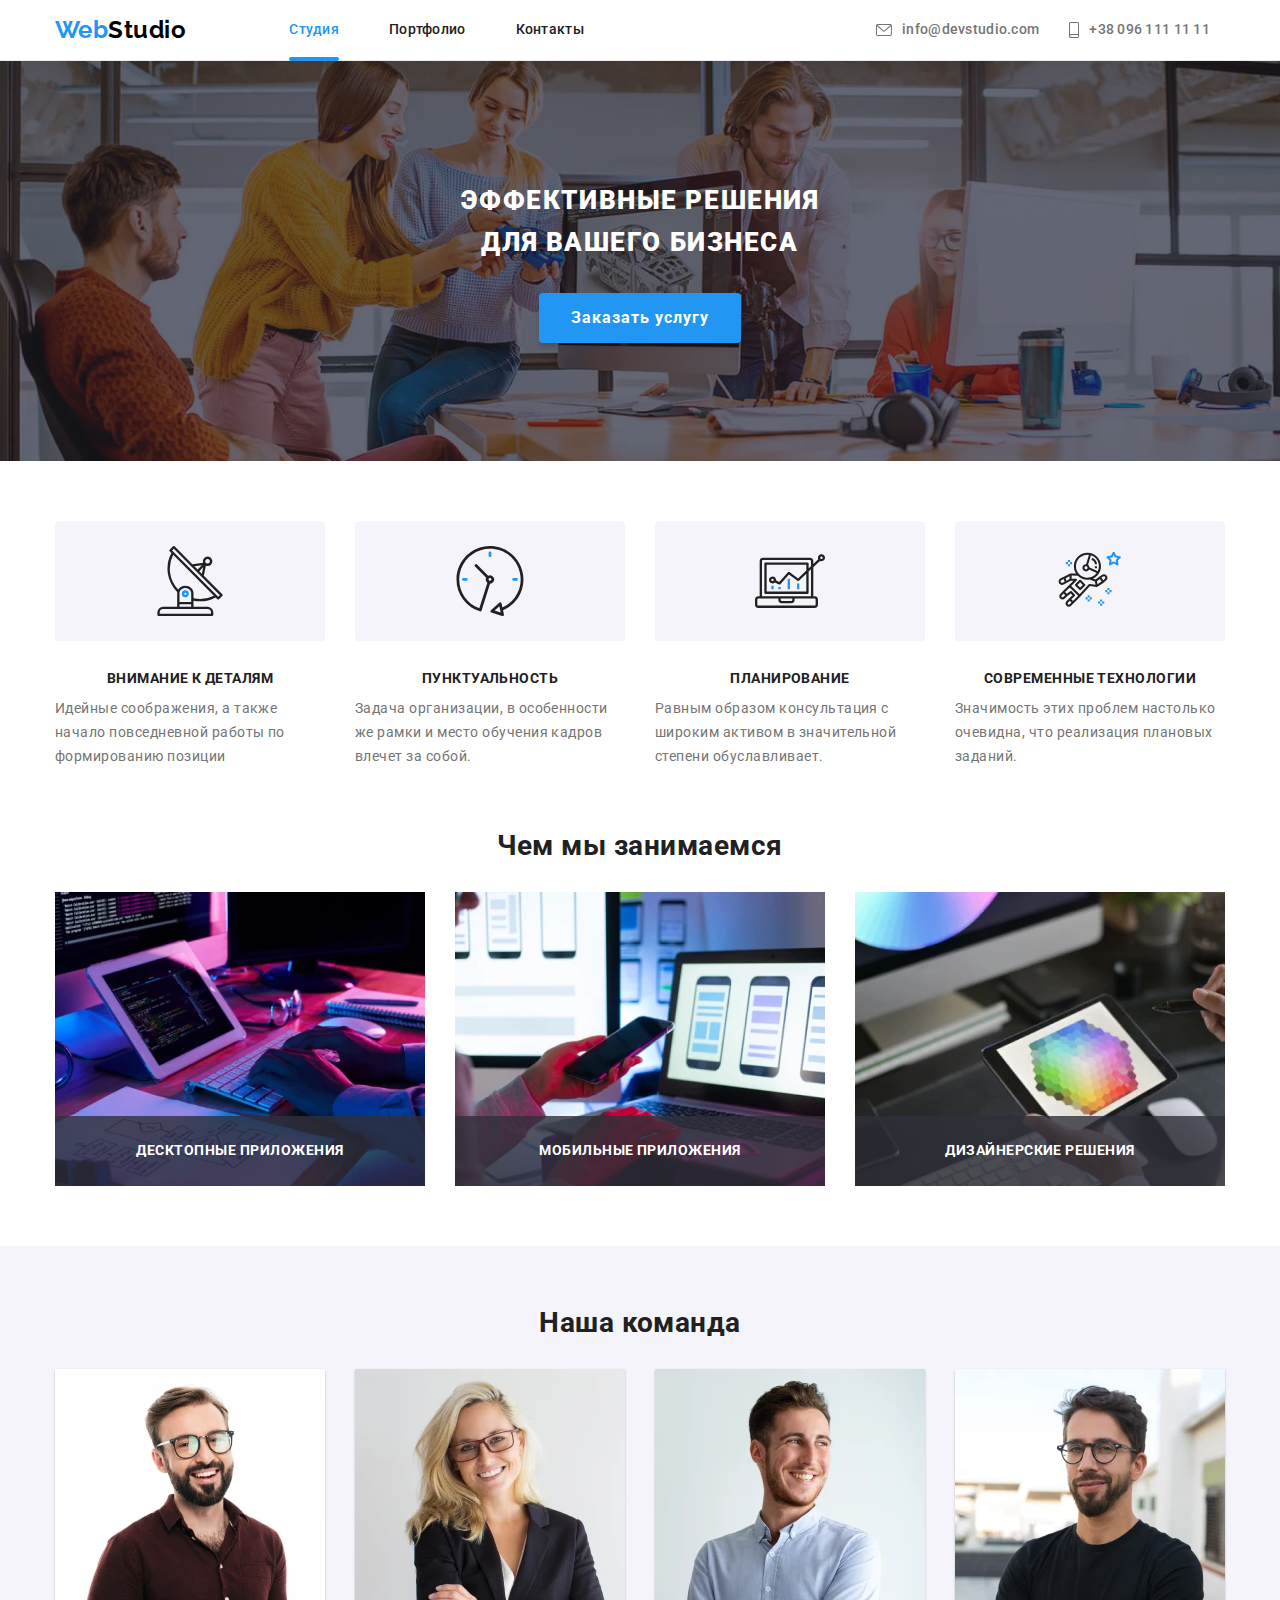
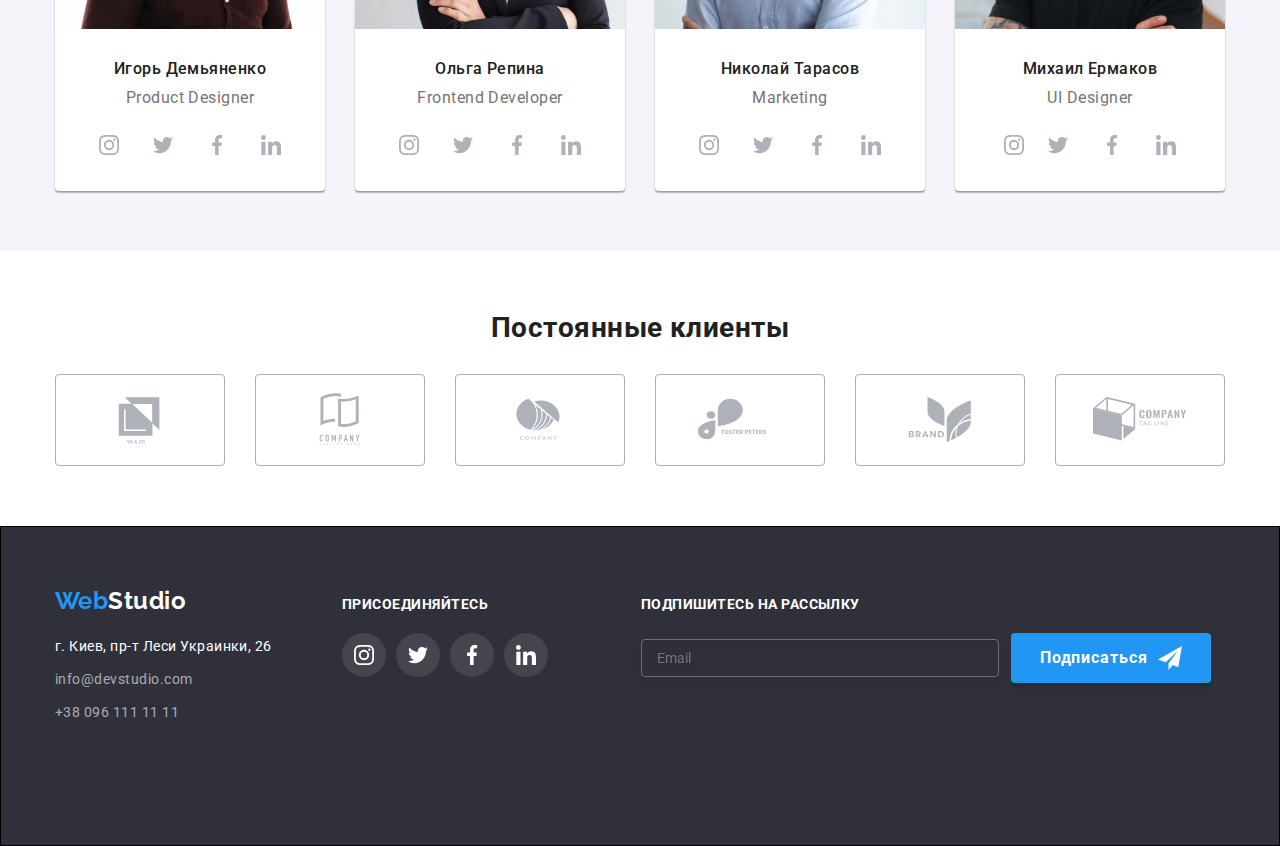
==== commit b8f98283: "Adaptive images in html and portfolio completed" ====
--- a/index.html
+++ b/index.html
@@ -124,15 +124,53 @@
                 <h2 class="images__title">Чем мы занимаемся</h2>
                 <ul class="images__list">
                     <li class="images__items">
-                        <img class="images__img" src="./images/programmig.jpg" alt="Программирование на компьютере" width="370" height="294">
+                       <picture>
+                        <source srcset="
+                            ./images/activity/programmig_lg.webp 1x,
+                            ./images/activity/programmig_lg@2x.webp 2x" 
+                            media="(min-width: 1200px)"
+                            type="image/webp" />
+                        <source srcset="
+                            ./images/activity/programmig_lg@2x.png 2x" 
+                            media="(min-width: 1200px)" 
+                            type="image/png" 
+                        />
+                        <img class="images__img" src="./images/activity/programmig_lg.png" alt="Программирование на компьютере" width="370" height="294">
+                       </picture>
                         <p class="images__text">Десктопные приложения</p>
                     </li>
                     <li class="images__items">
-                        <img class="images__img" src="./images/Mobile-Disign.jpg" alt="Адаптация сайта под телефон" width="370" height="294">
+                        <picture>
+                            <source srcset="
+                                ./images/activity/mobile-disign_lg.webp 1x,
+                                ./images/activity/mobile-disign_lg@2x.webp 2x" 
+                                media="(min-width: 1200px)"
+                                type="image/webp" 
+                            />
+                            <source srcset="
+                                ./images/activity/mobile-disign_lg@2x.png 2x" 
+                                media="(min-width: 1200px)" 
+                                type="image/png"
+                            />
+                            <img class="images__img" src="./images/activity/mobile-disign_lg.png" alt="Адаптация сайта под телефон" width="370" height="294">
+                        </picture>
                         <p class="images__text">Мобильные приложения</p>
                     </li>
                     <li class="images__items">
-                        <img class="images__img" src="./images/PC-Disign.jpg" alt="Палитра цветов на планшете" width="370" height="294">
+                        <picture>
+                            <source srcset="
+                                ./images/activity/pc-disign_lg.webp 1x,
+                                ./images/activity/pc-disign_lg@2x.webp 2x" 
+                                media="(min-width: 1200px)"
+                                type="image/webp" 
+                            />
+                            <source srcset="
+                                ./images/activity/pc-disign_lg@2x.png 2x" 
+                                media="(min-width: 1200px)"
+                                type="image/png" 
+                            />
+                            <img class="images__img" src="./images/activity/pc-disign_lg.png" alt="Палитра цветов на планшете" width="370" height="294">
+                        </picture>
                         <p class="images__text">Дизайнерские решения</p>
                     </li>
                 </ul>
@@ -145,7 +183,48 @@
                 <h2 class="team__title">Наша команда</h2>
                 <ul class="team__list">
                     <li class="team__items">
-                        <img class="team__img" src="./images/Product-Designer.jpg" alt="Игорь Демьяненко" width="270" height="260">
+                        <picture>
+                            <!-- desktop -->
+                            <source srcset="
+                                ./images/team/product-designer_lg.webp 1x,
+                                ./images/team/product-designer_lg@2x.webp 2x" 
+                                media="(min-width: 1200px)"
+                                type="image/webp" 
+                            />
+                            <source srcset="
+                                ./images/team/product-designer_lg.jpg 1x,
+                                ./images/team/product-designer_lg@2x.jpg 2x" 
+                                media="(min-width: 1200px)"
+                                type="image/jpeg"
+                            />
+                            <!-- tablet -->
+                            <source srcset="
+                                ./images/team/product-designer_md.webp 1x,
+                                ./images/team/product-designer_md@2x.webp 2x" 
+                                media="(min-width: 768px)"
+                                type="image/webp" 
+                            />
+                            <source srcset="
+                                ./images/team/product-designer_md.jpg 1x,
+                                ./images/team/product-designer_md@2x.jpg 2x" 
+                                media="(min-width: 768px)" 
+                                type="image/jpeg" 
+                            />
+                            <!-- mobile -->
+                            <source 
+                            srcset="
+                            ./images/team/product-designer_sm.webp 1x,
+                            ./images/team/product-designer_sm@2x.webp 2x" 
+                            media="(max-width: 767px)" 
+                            type="image/webp" 
+                            />
+                            <source 
+                                srcset="./images/team/product-designer_sm@2x.jpg 2x"
+                                media="(max-width: 767px)" 
+                                type="image/jpeg"
+                            />
+                            <img class="team__img" src="./images/team/product-designer_sm.jpg" alt="Игорь Демьяненко" width="450" height="460">
+                        </picture>
                        <div class="team__content">
                             <h3 class="team__subtitle">Игорь Демьяненко</h3>
                             <p class="team__text" lang="en">Product Designer</p>
@@ -182,7 +261,47 @@
                        </div>
                     </li>
                     <li class="team__items">
-                        <img class="team__img" src="./images/Frontend-Developer.jpg" alt="Ольга Репина" width="270" height="260">
+                        <picture>
+                            <!-- desktop -->
+                            <source srcset="
+                                ./images/team/frontend-developer_lg.webp 1x,
+                                ./images/team/frontend-developer_lg@2x.webp 2x"
+                                media="(min-width: 1200px)"
+                                type="image/webp"
+                            />
+                            <source srcset="
+                                ./images/team/frontend-developer_lg.jpg 1x,
+                                ./images/team/frontend-developerr_lg@2x.jpg 2x"
+                                 media="(min-width: 1200px)"
+                                type="image/jpeg" 
+                                />
+                            <!-- tablet -->
+                            <source srcset="
+                                ./images/team/frontend-developer_md.webp 1x,
+                                ./images/team/frontend-developer_md@2x.webp 2x"
+                                 media="(min-width: 768px)"
+                                type="image/webp"
+                            />
+                            <source srcset="
+                                ./images/team/frontend-developer_md.jpg 1x,
+                                ./images/team/frontend-developer_md@2x.jpg 2x" 
+                                media="(min-width: 768px)"
+                                type="image/jpeg" 
+                            />
+                            <!-- mobile -->
+                            <source srcset="
+                                ./images/team/frontend-developer_sm.webp 1x,
+                                ./images/team/frontend-developer_sm@2x.webp 2x"
+                                media="(max-width: 767px)"
+                                type="image/webp" 
+                            />
+                            <source 
+                                srcset="./images/team/frontend-developer_sm@2x.jpg 2x" 
+                                media="(max-width: 767px)" 
+                                type="image/jpeg" 
+                            />
+                            <img class="team__img" src="./images/team/frontend-developer_sm.jpg" alt="Ольга Репина" width="450" height="460">
+                        </picture>
                         <div class="team__content">
                             <h3 class="team__subtitle">Ольга Репина</h3>
                             <p class="team__text" lang="en">Frontend Developer</p>
@@ -219,7 +338,47 @@
                         </div>
                     </li>
                     <li class="team__items">
-                        <img class="team__img" src="./images/Marketing.jpg" alt="Николай Тарасов" width="270" height="260">
+                        <picture>
+                            <!-- desktop -->
+                            <source srcset="
+                                ./images/team/marketing_lg.webp 1x,
+                                ./images/team/marketing_lg@2x.webp 2x" 
+                                media="(min-width: 1200px)"
+                                type="image/webp" 
+                            />
+                            <source srcset="
+                                ./images/team/marketing_lg.jpg 1x,
+                                ./images/team/marketing_lg@2x.jpg 2x"
+                                 media="(min-width: 1200px)"
+                                type="image/jpeg" 
+                            />
+                            <!-- tablet -->
+                            <source srcset="
+                                ./images/team/marketing_md.webp 1x,
+                                ./images/team/marketing_md@2x.webp 2x" 
+                                media="(min-width: 768px)"
+                                type="image/webp" 
+                            />
+                            <source srcset="
+                                ./images/team/marketing_md.jpg 1x,
+                                ./images/team/marketing_md@2x.jpg 2x" 
+                                media="(min-width: 768px)"
+                                type="image/jpeg" 
+                            />
+                            <!-- mobile -->
+                            <source srcset="
+                                ./images/team/marketing_sm.webp 1x,
+                                ./images/team/marketing_sm@2x.webp 2x" 
+                                media="(max-width: 767px)"
+                                type="image/webp" 
+                            />
+                            <source srcset="
+                                ./images/team/marketing_sm@2x.jpg 2x" 
+                                media="(max-width: 767px)" 
+                                type="image/jpeg"
+                            />
+                            <img class="team__img" src="./images/team/marketing_sm.jpg" alt="Николай Тарасов" width="450" height="460">
+                        </picture>
                        <div class="team__content">
                             <h3 class="team__subtitle">Николай Тарасов</h3>
                             <p class="team__text" lang="en">Marketing</p>
@@ -256,7 +415,47 @@
                        </div>
                     </li>
                     <li class="team__items">
-                        <img class="team-img" src="./images/UI-Designer.jpg" alt="Михаил Ермаков" width="270" height="260">
+                        <picture>
+                            <!-- desktop -->
+                            <source srcset="
+                                ./images/team/ui-designer_lg.webp 1x,
+                                ./images/team/ui-designer_lg@2x.webp 2x" 
+                                media="(min-width: 1200px)" 
+                                type="image/webp" 
+                            />
+                            <source srcset="
+                                ./images/team/ui-designer_lg.jpg 1x,
+                                ./images/team/ui-designer_lg@2x.jpg 2x" 
+                                media="(min-width: 1200px)" 
+                                type="image/jpeg" 
+                            />
+                            <!-- tablet -->
+                            <source srcset="
+                                ./images/team/ui-designer_md.webp 1x,
+                                ./images/team/ui-designer_md@2x.webp 2x" 
+                                media="(min-width: 768px)" 
+                                type="image/webp" 
+                            />
+                            <source srcset="
+                                ./images/team/ui-designer_md.jpg 1x,
+                                ./images/team/ui-designer_md@2x.jpg 2x" 
+                                media="(min-width: 768px)" 
+                                type="image/jpeg" 
+                            />
+                            <!-- mobile -->
+                            <source srcset="
+                                ./images/team/ui-designer_sm.webp 1x,
+                                ./images/team/ui-designer_sm@2x.webp 2x" 
+                                media="(max-width: 767px)" 
+                                type="image/webp" 
+                            />
+                            <source srcset="
+                                ./images/team/ui-designer_sm@2x.jpg 2x" 
+                                media="(max-width: 767px)" 
+                                type="image/jpeg" 
+                            />
+                            <img class="team__img" src="./images/team/ui-designer_sm.jpg" alt="Михаил Ермаков" width="450" height="460">
+                        </picture>
                         <div class="team__content">
                             <h3 class="team__subtitle">Михаил Ермаков</h3>
                             <p class="team__text" lang="en">UI Designer</p>
--- a/css/main.min.css
+++ b/css/main.min.css
@@ -4,5 +4,5 @@
  'Liberation Mono',  Menlo,  monospace;font-size:1em}small{font-size:80%}sub,sup{font-size:75%;line-height:0;position:relative;vertical-align:baseline}sub{bottom:-0.25em}sup{top:-0.5em}table{text-indent:0;border-color:inherit}button,input,optgroup,select,textarea{font-family:inherit;font-size:100%;line-height:1.15;margin:0}button,select{text-transform:none}button,[type='button'],[type='reset'],[type='submit']{-webkit-appearance:button}::-moz-focus-inner{border-style:none;padding:0}:-moz-focusring{outline:1px dotted ButtonText}:-moz-ui-invalid{box-shadow:none}legend{padding:0}progress{vertical-align:baseline}::-webkit-inner-spin-button,::-webkit-outer-spin-button{height:auto}[type='search']{-webkit-appearance:textfield;outline-offset:-2px}::-webkit-search-decoration{-webkit-appearance:none}::-webkit-file-upload-button{-webkit-appearance:button;font:inherit}summary{display:list-item}.menu,.contacts,.main-navigation__mobile-list,.skills__list,.images__list,.team__list,.socials-icons,.client__items,.footer__list,.footer-socials__items,.gallery-buttons,.gallery-projects{margin:0;padding:0;list-style:none}.skills,.images,.team,.client,.gallery{padding-top:60px;padding-bottom:60px}.main-navigation__container,.main-navigation__wrapper,.hero__container,.skills__wrapper,.images__wrapper,.team__wrapper,.client__wrapper,.footer__wrapper,.gallery__wrapper{width:100vw;padding-left:15px;padding-right:15px;margin-left:auto;margin-right:auto}@media screen and (min-width: 480px){.main-navigation__container,.main-navigation__wrapper,.hero__container,.skills__wrapper,.images__wrapper,.team__wrapper,.client__wrapper,.footer__wrapper,.gallery__wrapper{width:480px}}@media screen and (min-width: 768px){.main-navigation__container,.main-navigation__wrapper,.hero__container,.skills__wrapper,.images__wrapper,.team__wrapper,.client__wrapper,.footer__wrapper,.gallery__wrapper{width:768px}}@media screen and (min-width: 1200px){.main-navigation__container,.main-navigation__wrapper,.hero__container,.skills__wrapper,.images__wrapper,.team__wrapper,.client__wrapper,.footer__wrapper,.gallery__wrapper{width:1200px}}.logo,.footer__logo{font-family:'Raleway',- sans-serif;font-weight:700;text-decoration:none}.button,.button__form,.footer-form__button,.gallery-buttons__button{font-weight:700;font-size:16px;line-height:1.88;letter-spacing:0.06em;border-radius:4px;border:hidden;color:#fff;background-color:#2196f3;cursor:pointer}.images__title,.team__title,.client__title{font-weight:700;font-size:28px;line-height:1.18;margin:0 0 30px;padding:0;text-align:center}.socials-icons,.footer-socials__items{display:flex;align-items:center;justify-content:center;text-decoration:none}.socials-icons__link,.footer-socials__link{display:flex;align-items:center;justify-content:center;width:44px;height:44px;border-radius:50%}body{color:#212121;background-color:#fff;font-family:"Roboto",sans-serif;letter-spacing:.03em}@media screen and (min-width: 768px){.header{border-bottom:1px solid #ECECEC}}.main-navigation__container{position:relative;display:flex;align-items:center;justify-content:space-between}@media screen and (min-width: 768px){.main-navigation__container .main-navigation__menu-button{display:none}}.logo{font-size:24px;line-height:1.17;padding-top:16px;padding-bottom:16px;color:#000000}.logo__text{color:#2196f3}.main-navigation__menu-button{display:inline-flex;margin:0;padding:0;border:none;background-color:transparent;z-index:20}.main-navigation__menu-button.is-open .main-navigation__icon-menu{display:block}.main-navigation__menu-button.is-open .main-navigation__icon-close{display:none}.main-navigation__menu-button .main-navigation__icon-close{display:block}.main-navigation__menu-button .main-navigation__icon-menu{display:none}.main-navigation__wrapper.is-open{display:none}@media screen and (max-width: 767px){.main-navigation__wrapper{display:block;position:absolute;top:0;left:0%;width:100%;height:796px;background-color:#fff;padding-top:48px;z-index:10}}@media screen and (min-width: 768px){.main-navigation__wrapper.is-open{display:flex;flex-grow:1;justify-content:space-between}}@media screen and (max-width: 767px){.menu{margin-bottom:302px;margin-left:25px}}@media screen and (min-width: 768px){.menu{display:flex;align-items:center;margin-left:88px}}.menu__item:not(:last-child){margin-bottom:32px}@media screen and (min-width: 768px){.menu__item:not(:last-child){margin-bottom:0;margin-right:50px}}.menu__link{position:relative;display:block;font-weight:500;font-size:30px;line-height:1.18;color:inherit;text-decoration:none;letter-spacing:0.02em}.menu__link.current{color:#2196f3}.menu__link:hover,.menu__link:focus{color:#2196f3}.menu__link{transition:color 250ms cubic-bezier(0.4, 0, 0.2, 1)}@media screen and (min-width: 480px){.menu__link{font-size:40px}}@media screen and (min-width: 768px){.menu__link{font-size:14px;line-height:1.14}.menu__link.current::after{position:absolute;content:'';width:100%;height:4px;bottom:-23px;left:0;background:#2196f3;border-radius:2px}}.contacts{margin-bottom:64px;margin-left:25px}@media screen and (min-width: 768px){.contacts{display:flex;flex-direction:column-reverse;margin-bottom:0;padding-left:0}}@media screen and (min-width: 1200px){.contacts{display:flex;flex-direction:row-reverse;align-items:center;margin-bottom:0;padding-left:0}}@media screen and (max-width: 767px){.contacts__item:not(:last-child){margin-bottom:32px}}@media screen and (min-width: 768px){.contacts__item:last-child{margin-bottom:10px}}@media screen and (min-width: 1200px){.contacts__item:last-child{margin-right:30px;margin-bottom:0}}.contacts__link{color:#757575;font-weight:500;font-size:20px;line-height:1.17;text-decoration:none;letter-spacing:0.02em;color:#757575}.contacts__link--style{font-weight:500;font-size:25px;line-height:1.18;color:#2196f3}@media screen and (min-width: 480px){.contacts__link{font-size:24px}.contacts__link--style{font-size:34px}}@media screen and (min-width: 768px){.contacts__link{display:flex;align-items:center;font-size:14px;line-height:1.14;color:#757575}.contacts__link:hover,.contacts__link:focus{color:#2196f3}.contacts__link{transition:color 250ms cubic-bezier(0.4, 0, 0.2, 1)}}.contacts__icon{display:none}@media screen and (min-width: 768px){.contacts__icon{display:flex;margin-right:10px;fill:currentColor}.menu__link .contacts__icon{transition:color 250ms cubic-bezier(0.4, 0, 0.2, 1)}}.main-navigation__mobile-list{display:flex;margin-left:25px}@media screen and (min-width: 767px){.main-navigation__mobile-list{display:none}}.main-navigation__mobile-item:not(:last-child){border-right:1px solid rgba(33,33,33,0.2);padding-right:10px}.main-navigation__mobile-item:not(:first-child){padding-left:10px}.main-navigation__mobile-lihk{font-weight:500;font-size:10px;line-height:1.22;color:#2196f3}@media screen and (min-width: 480px){.main-navigation__mobile-lihk{font-size:18px}}@media screen and (min-width: 768px){.main-navigation{display:flex}}.hero{text-align:center;padding-top:118px;padding-bottom:118px;background-color:#2f303a;background-position:center;background-size:cover;background-repeat:no-repeat}@media screen and (max-width: 480px){.hero{background-image:linear-gradient(to right, rgba(47,48,58,0.4), rgba(47,48,58,0.4)),url("../images/hero-img/header_sm.jpg");background-image:linear-gradient(to right, rgba(47,48,58,0.4), rgba(47,48,58,0.4)),-webkit-image-set(url("../images/hero-img/header_sm.webp") 1x)}}@media screen and (max-width: 480px) and (min-device-pixel-ratio: 2), screen and (max-width: 480px) and (-moz-min-device-pixel-ratio: 2), screen and (max-width: 480px) and (-o-min-device-pixel-ratio: 2 / 1), screen and (max-width: 480px) and (-webkit-min-device-pixel-ratio: 2), screen and (max-width: 480px) and (min-resolution: 192dpi), screen and (max-width: 480px) and (min-resolution: 2dppx){.hero{background-image:linear-gradient(to right, rgba(47,48,58,0.4), rgba(47,48,58,0.4)),url("../images/hero-img/header_sm@2x.jpg");background-image:linear-gradient(to right, rgba(47,48,58,0.4), rgba(47,48,58,0.4)),-webkit-image-set(url("../images/hero-img/header_sm@2x.webp") 2x)}}@media screen and (min-width: 481px) and (max-width: 768px){.hero{background-image:linear-gradient(to right, rgba(47,48,58,0.4), rgba(47,48,58,0.4)),url("../images/hero-img/header_md.jpg");background-image:linear-gradient(to right, rgba(47,48,58,0.4), rgba(47,48,58,0.4)),-webkit-image-set(url("../images/hero-img/header_md.webp") 1x)}}@media screen and (min-width: 481px) and (max-width: 768px) and (min-device-pixel-ratio: 2), screen and (min-width: 481px) and (max-width: 768px) and (-moz-min-device-pixel-ratio: 2), screen and (min-width: 481px) and (max-width: 768px) and (-o-min-device-pixel-ratio: 2 / 1), screen and (min-width: 481px) and (max-width: 768px) and (-webkit-min-device-pixel-ratio: 2), screen and (min-width: 481px) and (max-width: 768px) and (min-resolution: 192dpi), screen and (min-width: 481px) and (max-width: 768px) and (min-resolution: 2dppx){.hero{background-image:linear-gradient(to right, rgba(47,48,58,0.4), rgba(47,48,58,0.4)),url("../images/hero-img/header_md@2x.jpg");background-image:linear-gradient(to right, rgba(47,48,58,0.4), rgba(47,48,58,0.4)),-webkit-image-set(url("../images/hero-img/header_md@2x.webp") 2x)}}@media screen and (min-width: 769px) and (max-width: 1600px){.hero{background-image:linear-gradient(to right, rgba(47,48,58,0.4), rgba(47,48,58,0.4)),url("../images/hero-img/header_lg.jpg");background-image:linear-gradient(to right, rgba(47,48,58,0.4), rgba(47,48,58,0.4)),-webkit-image-set(url("../images/hero-img/header_lg.webp") 1x)}}@media screen and (min-width: 769px) and (max-width: 1600px) and (min-device-pixel-ratio: 2), screen and (min-width: 769px) and (max-width: 1600px) and (-moz-min-device-pixel-ratio: 2), screen and (min-width: 769px) and (max-width: 1600px) and (-o-min-device-pixel-ratio: 2 / 1), screen and (min-width: 769px) and (max-width: 1600px) and (-webkit-min-device-pixel-ratio: 2), screen and (min-width: 769px) and (max-width: 1600px) and (min-resolution: 192dpi), screen and (min-width: 769px) and (max-width: 1600px) and (min-resolution: 2dppx){.hero{background-image:linear-gradient(to right, rgba(47,48,58,0.4), rgba(47,48,58,0.4)),url("../images/hero-img/header_lg@2x.jpg");background-image:linear-gradient(to right, rgba(47,48,58,0.4), rgba(47,48,58,0.4)),-webkit-image-set(url("../images/hero-img/header_lg@2x.webp") 2x);margin-left:auto;margin-right:auto}}.hero__title{width:300px;font-weight:900;font-size:20px;line-height:1.62;letter-spacing:0.06em;text-align:center;text-transform:uppercase;color:#fff;margin:0 auto 30px}@media screen and (min-width: 480px){.hero__title{width:360px;font-size:26px}}.button{padding:10px 32px;box-shadow:0px 4px 4px rgba(0,0,0,0.15);transition:background-color 250ms cubic-bezier(0.4, 0, 0.2, 1)}.button:hover,.button:focus{background-color:#188ce8}.backdrop{position:fixed;left:0;top:0;width:100vw;height:100vh;background:rgba(0,0,0,0.2);opacity:1;visibility:visible;transition:opacity 250ms cubic-bezier(0.4, 0, 0.2, 1),visibility 250ms cubic-bezier(0.4, 0, 0.2, 1),transform 250ms cubic-bezier(0.4, 0, 0.2, 1);z-index:20}.backdrop.is-hidden{opacity:0;pointer-events:none;visibility:hidden}.backdrop__form{position:absolute;top:50%;left:50%;transform:translate(-50%, -50%) scale(1);background-color:#fff;box-shadow:0px 1px 3px rgba(0,0,0,0.12),0px 1px 1px rgba(0,0,0,0.14),0px 2px 1px rgba(0,0,0,0.2);border-radius:4px;transition:transform 250ms cubic-bezier(0.4, 0, 0.2, 1)}.backdrop.is-hidden .backdrop__form{transform:translate(-50%, -50%) scale(0.5)}@media screen and (min-width: 480px){.backdrop__form{width:450px;height:609px}}@media screen and (min-width: 1200px){.backdrop__form{width:528px;height:581px}}.backdrop__button{position:absolute;top:4px;right:4px;padding:0;width:30px;height:30px;border:1px solid rgba(0,0,0,0.1);border-radius:50%;background-color:#fff;cursor:pointer}.backdrop__button:hover,.backdrop__button:focus{color:#2196f3}@media screen and (min-width: 480px){.backdrop__button{top:8px;right:8px}}.backdrop__icon{fill:currentColor;transition:color 250ms cubic-bezier(0.4, 0, 0.2, 1)}.form{width:90vw;padding:20px}@media screen and (min-width: 480px){.form{width:450px;height:609px;padding:40px}}@media screen and (min-width: 1200px){.form{width:528px;height:581px}}.form__title{font-size:20px;line-height:1.5;text-align:center;margin:0;margin-bottom:12px}@media screen and (min-width: 1200px){.form__title{line-height:1.15}}.form__field{position:relative;display:flex;flex-direction:column;font-weight:400;font-size:12px;line-height:1.16;letter-spacing:0.01em;color:#757575}.form__text{margin-bottom:4px}.form__icon{position:absolute;top:58%;left:12px;transform:translateY(-58%)}.form__field:focus-within>.form__icon{fill:#2196f3}.form__inputs{width:80vw;border:1px solid rgba(33,33,33,0.2);border-radius:4px;margin-bottom:10px;padding:12px 13px;padding-left:42px;outline:transparent}.form__inputs:focus-within{border-color:#2196f3}@media screen and (min-width: 480px){.form__inputs{width:370px}}@media screen and (min-width: 1200px){.form__inputs{width:448px}}.form__textarea{width:80vw;border:1px solid rgba(33,33,33,0.2);border-radius:4px;margin-bottom:20px;padding:16px 12px;resize:none;outline:none}.form__textarea::placeholder{letter-spacing:0.01em;color:rgba(117,117,117,0.5)}.form__textarea:focus-within{border-color:#2196f3}@media screen and (min-width: 480px){.form__textarea{width:370px}}@media screen and (min-width: 1200px){.form__textarea{width:448px}}.checkbox{display:flex;align-items:center;justify-content:center;margin-bottom:20px}.checkbox__field{position:absolute;width:1px;height:1px;max-width:-1px;border:0;padding:0;clip:rect(0 0 0 0);overflow:hidden}.checkbox__icon{width:15px;height:15px;border:1px solid #212121;border-radius:4px;cursor:pointer;margin-right:8px}.checkbox__field:checked+.checkbox__icon{border-color:#2196f3;background-color:#2196f3;background-image:url("../images/check.svg");background-size:contain;background-origin:border-box;background-repeat:no-repeat}.checkbox__text{font-weight:400;font-size:12px;line-height:1.17;color:var(--icon-sub-text);margin:0}@media screen and (min-width: 480px){.checkbox__text{display:flex}}@media screen and (min-width: 1200px){.checkbox__text{font-size:14px;line-height:1.71}}.button__form{display:block;margin-left:auto;margin-right:auto;padding:10px 55px;transition:background-color 250ms cubic-bezier(0.4, 0, 0.2, 1),box-shadow 250ms cubic-bezier(0.4, 0, 0.2, 1)}.button__form:hover,.button__form:focus{box-shadow:0px 4px 4px rgba(0,0,0,0.15)}@media screen and (min-width: 768px){.skills__list{display:flex;justify-content:center}}@media screen and (max-width: 1199px){.skills__list{flex-wrap:wrap}}.skills__items{width:100%}@media screen and (max-width: 767px){.skills__items:not(:last-child){margin-bottom:30px}}@media screen and (min-width: 768px){.skills__items{width:354px;margin-right:30px;margin-bottom:30px}.skills__items:nth-of-type(2n){margin-right:0}.skills__items:nth-last-child(-n+2){margin-bottom:0}}@media screen and (min-width: 1200px){.skills__items{margin-bottom:0}.skills__items:not(:last-child){margin-right:30px}}.skills__icons{display:flex;align-items:center;justify-content:center;height:120px;background-color:#f5f4fa;margin-bottom:30px;border-radius:4px}.skills__title{font-weight:700;font-size:14px;line-height:1.14;text-transform:uppercase;text-align:center;margin:0;margin-bottom:10px;padding:0}.skills__text{font-weight:400;font-size:14px;line-height:1.71;margin:0;padding:0;color:#757575}.images{padding-top:0}@media screen and (max-width: 1199px){.images{display:none}}.images__list{display:flex}.images__items{position:relative}.images__items:not(:last-child){margin-right:30px}.images__img{display:block}.images__text{position:absolute;bottom:0;left:0;width:370px;height:70px;font-weight:700;font-size:14px;line-height:1.14;color:#fff;text-align:center;padding-top:27px;padding-bottom:27px;margin:0;text-transform:uppercase;background:rgba(47,48,58,0.8)}.team{background-color:#f5f4fa}@media screen and (min-width: 768px){.team__list{display:flex;justify-content:center}}@media screen and (max-width: 1199px){.team__list{flex-wrap:wrap}}.team__items{text-align:center;background-color:#fff;box-shadow:0px 1px 3px rgba(0,0,0,0.12),0px 1px 1px rgba(0,0,0,0.14),0px 2px 1px rgba(0,0,0,0.2);border-radius:0px 0px 4px 4px}@media screen and (max-width: 767px){.team__items:not(:last-child){margin-bottom:16px}}@media screen and (min-width: 768px){.team__items{margin-right:30px;margin-bottom:30px}.team__items:nth-of-type(2n){margin-right:0}.team__items:nth-last-child(-n+2){margin-bottom:0}}@media screen and (min-width: 1200px){.team__items{margin-bottom:0}.team__items:not(:last-child){margin-right:30px}}.team__img{display:block;margin-left:auto;margin-right:auto}.team__content{padding-top:30px;padding-bottom:24px}.team__subtitle{font-weight:500;font-size:16px;line-height:1.19;margin-top:0;margin-bottom:10px}.team__text{font-weight:400;font-size:16px;line-height:1.19;color:#757575;margin:0;margin-bottom:16px}.socials-icons__list:not(:last-child){margin-right:10px}.socials-icons__link{color:#afb1b8;transition:background-color 250ms cubic-bezier(0.4, 0, 0.2, 1)}.socials-icons__link:hover,.socials-icons__link:focus{color:#fff;background-color:#2196f3}.socials-icons__icon{fill:currentColor;transition:color 250ms cubic-bezier(0.4, 0, 0.2, 1)}.client__items{display:flex;align-items:center;justify-content:center}@media screen and (max-width: 1199px){.client__items{flex-wrap:wrap}}.client__list{margin-right:30px}@media screen and (max-width: 767px){.client__list{margin-bottom:10px}.client__list:nth-of-type(2n){margin-right:0}.client__list:nth-last-child(-n+2){margin-bottom:0}}@media screen and (min-width: 768px){.client__list{margin-bottom:30px}.client__list:nth-of-type(3n){margin-right:0}.client__list:nth-last-child(-n+3){margin-bottom:0}}@media screen and (min-width: 768px) and (min-width: 1200px){.client__list:not(:last-child){margin-right:30px;margin-bottom:0}}.client__link{display:flex;flex-wrap:wrap;align-items:center;justify-content:center;color:#afb1b8;border:1px solid #afb1b8;border-radius:4px;width:130px;height:92px;transition:border 250ms cubic-bezier(0.4, 0, 0.2, 1)}.client__link:hover,.client__link:focus{color:#2196f3;border:1px solid #2196f3}@media screen and (min-width: 480px){.client__link{width:210px}}@media screen and (min-width: 768px){.client__link{width:226px}}@media screen and (min-width: 1200px){.client__link{width:170px}}.client__icon{fill:currentColor;transition:color 250ms cubic-bezier(0.4, 0, 0.2, 1)}.footer{font-weight:400;font-size:14px;line-height:1.71;border:1px solid #000000;padding-top:60px;padding-bottom:60px;background-color:#2f303a}@media screen and (max-width: 1199px){.footer{text-align:center}}@media screen and (min-width: 768px){.footer__wrapper{display:flex;flex-wrap:wrap;justify-content:center;align-items:baseline}}@media screen and (min-width: 1200px){.footer__wrapper{display:flex;justify-content:flex-start;align-items:baseline}}@media screen and (min-width: 768px){.footer__contacts{margin-right:165px}}@media screen and (min-width: 1070px){.footer__contacts{margin-right:300px}}@media screen and (min-width: 1200px){.footer__contacts{margin-right:70px}}.footer__logo{display:block;font-size:24px;line-height:1.17;text-decoration:none;color:#fff;margin-bottom:20px}.footer__text{color:#2196f3}.footer__addresses{text-decoration:none;color:#fff;font-style:inherit;margin-bottom:60px}.footer__item:not(:last-child){margin-bottom:8px}@media screen and (min-width: 1200px){.footer__item:not(:last-child){margin-bottom:9px}}.footer__link{text-decoration:none;color:#fff;font-style:inherit}.footer__link--color{color:rgba(255,255,255,0.6)}@media screen and (max-width: 767px){.footer__social{margin-bottom:60px}}@media screen and (min-width: 1200px){.footer__social{margin-right:93px}}.footer-social__title{font-weight:700;font-size:14px;line-height:1.14;text-transform:uppercase;color:#fff;margin-top:0;margin-bottom:20px}.footer-socials__list:not(:last-child){margin-right:10px}.footer-socials__link{background-color:rgba(255,255,255,0.1);border-radius:50%;transition:background-color 250ms cubic-bezier(0.4, 0, 0.2, 1)}.footer-socials__link:hover,.footer-socials__link:focus{color:#ffffff;background-color:#2196f3}.footer-socials__icon{fill:#fff}.footer-form__text{font-weight:700;line-height:1.14;text-transform:uppercase;margin-top:0;margin-bottom:20px;color:#fff}@media screen and (min-width: 1200px){.footer-form__subscribe{display:flex;align-content:center;align-items:center}}.footer-form__field{width:100%;padding:10px 15px;border:1px solid rgba(255,255,255,0.3);filter:drop-shadow(0px 4px 4px rgba(0,0,0,0.15));border-radius:4px;color:#fff;background-color:transparent;outline:transparent}@media screen and (max-width: 1199px){.footer-form__field{margin-bottom:20px}}@media screen and (min-width: 480px){.footer-form__field{width:450px}}@media screen and (min-width: 1200px){.footer-form__field{width:358px;margin-right:12px}}.footer-form__button{display:flex;align-items:center;justify-content:center;width:200px;height:50px;margin-right:auto;margin-left:auto;padding:0;transition:background-color 250ms cubic-bezier(0.4, 0, 0.2, 1)}.footer-form__button:hover,.footer-form__button:focus{background-color:#188ce8}.button__icon{margin-left:10px;fill:#fff}.gallery-buttons{display:flex;flex-wrap:wrap;margin-bottom:50px}@media screen and (min-width: 768px){.gallery-buttons{justify-content:center}}.gallery-buttons__item{margin-bottom:15px}.gallery-buttons__item:not(:last-child){margin-right:8px}.gallery-buttons__item:nth-of-type(n+4){margin-bottom:0}@media screen and (min-width: 760px){.gallery-buttons__item{margin-bottom:0}}.gallery-buttons__button{font-weight:500;line-height:1.62;color:inherit;letter-spacing:inherit;box-shadow:none;background-color:#f5f4fa;transition:background-color 250ms cubic-bezier(0.4, 0, 0.2, 1),color 250ms cubic-bezier(0.4, 0, 0.2, 1),box-shadow 250ms cubic-bezier(0.4, 0, 0.2, 1)}.gallery-buttons__button:hover,.gallery-buttons__button:focus{background-color:#2196f3;color:#fff;box-shadow:0px 3px 1px rgba(0,0,0,0.1),0px 1px 2px rgba(0,0,0,0.08),0px 2px 2px rgba(0,0,0,0.12)}@media screen and (min-width: 480px){.gallery-buttons__button{padding:6px 22px}}@media screen and (min-width: 768px){.gallery-projects{display:flex;flex-wrap:wrap}}.gallery-projects__list{position:relative;width:100vw;margin-bottom:30px}@media screen and (min-width: 480px){.gallery-projects__list{width:450px}}@media screen and (min-width: 768px){.gallery-projects__list{width:354px;margin-right:30px}.gallery-projects__list:nth-child(2n){margin-right:0}.gallery-projects__list:nth-last-child(-n+2){margin-bottom:0}}@media screen and (min-width: 1200px){.gallery-projects__list{width:370px;margin-right:30px}.gallery-projects__list:nth-child(3n){margin-right:0}.gallery-projects__list:nth-last-child(-n+3){margin-bottom:0}}.gallery-projects__link{width:100%;display:block;text-decoration:none;color:inherit;transition:background-color 250ms cubic-bezier(0.4, 0, 0.2, 1),box-shadow 250ms cubic-bezier(0.4, 0, 0.2, 1)}.gallery-projects__link:hover,.gallery-projects__link:focus{background-color:#fff;box-shadow:0px 1px 1px rgba(0,0,0,0.12),0px 4px 4px rgba(0,0,0,0.06),1px 4px 6px rgba(0,0,0,0.16)}.gallery-projects__wrapper{position:relative;overflow:hidden}.gallery-projects__image{width:100%;display:block;border:hidden}.gallery-projects__article{position:absolute;top:0;left:0;width:100%;height:100%;color:#fff;font-weight:400;font-size:18px;line-height:1.56;margin:0;padding:63px 24px;background:rgba(33,150,243,0.9);transform:translateY(100%);transition:transform 250ms cubic-bezier(0.4, 0, 0.2, 1)}.gallery-projects__link:hover .gallery-projects__article,.gallery-projects__link:focus .gallery-projects__article{transform:translateY(0)}.gallery-projects__container{padding:20px 24px;border:1px solid #eeeeee;border-top:0}.gallery-projects__title{font-weight:700;font-size:18px;line-height:2;letter-spacing:0.06em;margin-top:0;margin-bottom:4px}.gallery-projects__text{font-weight:400;font-size:16px;line-height:1.88;color:#757575;margin:0}
+ sans-serif;font-weight:700;text-decoration:none}.button,.button__form,.footer-form__button,.gallery-buttons__button{font-weight:700;font-size:16px;line-height:1.88;letter-spacing:0.06em;border-radius:4px;border:hidden;color:#fff;background-color:#2196f3;cursor:pointer}.images__title,.team__title,.client__title{font-weight:700;font-size:28px;line-height:1.18;margin:0 0 30px;padding:0;text-align:center}.socials-icons,.footer-socials__items{display:flex;align-items:center;justify-content:center;text-decoration:none}.socials-icons__link,.footer-socials__link{display:flex;align-items:center;justify-content:center;width:44px;height:44px;border-radius:50%}body{color:#212121;background-color:#fff;font-family:"Roboto",sans-serif;letter-spacing:.03em}@media screen and (min-width: 768px){.header{border-bottom:1px solid #ECECEC}}.main-navigation__container{position:relative;display:flex;align-items:center;justify-content:space-between}@media screen and (min-width: 768px){.main-navigation__container .main-navigation__menu-button{display:none}}.logo{font-size:24px;line-height:1.17;padding-top:16px;padding-bottom:16px;color:#000000}.logo__text{color:#2196f3}.main-navigation__menu-button{display:inline-flex;margin:0;padding:0;border:none;background-color:transparent;z-index:20}.main-navigation__menu-button.is-open .main-navigation__icon-menu{display:block}.main-navigation__menu-button.is-open .main-navigation__icon-close{display:none}.main-navigation__menu-button .main-navigation__icon-close{display:block}.main-navigation__menu-button .main-navigation__icon-menu{display:none}.main-navigation__wrapper.is-open{display:none}@media screen and (max-width: 767px){.main-navigation__wrapper{display:block;position:absolute;top:0;left:0%;width:100%;height:796px;background-color:#fff;padding-top:48px;z-index:10}}@media screen and (min-width: 768px){.main-navigation__wrapper.is-open{display:flex;flex-grow:1;justify-content:space-between}}@media screen and (max-width: 767px){.menu{margin-bottom:302px;margin-left:25px}}@media screen and (min-width: 768px){.menu{display:flex;align-items:center;margin-left:88px}}.menu__item:not(:last-child){margin-bottom:32px}@media screen and (min-width: 768px){.menu__item:not(:last-child){margin-bottom:0;margin-right:50px}}.menu__link{position:relative;display:block;font-weight:500;font-size:30px;line-height:1.18;color:inherit;text-decoration:none;letter-spacing:0.02em}.menu__link.current{color:#2196f3}.menu__link:hover,.menu__link:focus{color:#2196f3}.menu__link{transition:color 250ms cubic-bezier(0.4, 0, 0.2, 1)}@media screen and (min-width: 480px){.menu__link{font-size:40px}}@media screen and (min-width: 768px){.menu__link{font-size:14px;line-height:1.14}.menu__link.current::after{position:absolute;content:'';width:100%;height:4px;bottom:-23px;left:0;background:#2196f3;border-radius:2px}}.contacts{margin-bottom:64px;margin-left:25px}@media screen and (min-width: 768px){.contacts{display:flex;flex-direction:column-reverse;margin-bottom:0;padding-left:0}}@media screen and (min-width: 1200px){.contacts{display:flex;flex-direction:row-reverse;align-items:center;margin-bottom:0;padding-left:0}}@media screen and (max-width: 767px){.contacts__item:not(:last-child){margin-bottom:32px}}@media screen and (min-width: 768px){.contacts__item:last-child{margin-bottom:10px}}@media screen and (min-width: 1200px){.contacts__item:last-child{margin-right:30px;margin-bottom:0}}.contacts__link{color:#757575;font-weight:500;font-size:20px;line-height:1.17;text-decoration:none;letter-spacing:0.02em;color:#757575}.contacts__link--style{font-weight:500;font-size:25px;line-height:1.18;color:#2196f3}@media screen and (min-width: 480px){.contacts__link{font-size:24px}.contacts__link--style{font-size:34px}}@media screen and (min-width: 768px){.contacts__link{display:flex;align-items:center;font-size:14px;line-height:1.14;color:#757575}.contacts__link:hover,.contacts__link:focus{color:#2196f3}.contacts__link{transition:color 250ms cubic-bezier(0.4, 0, 0.2, 1)}}.contacts__icon{display:none}@media screen and (min-width: 768px){.contacts__icon{display:flex;margin-right:10px;fill:currentColor}.menu__link .contacts__icon{transition:color 250ms cubic-bezier(0.4, 0, 0.2, 1)}}.main-navigation__mobile-list{display:flex;margin-left:25px}@media screen and (min-width: 767px){.main-navigation__mobile-list{display:none}}.main-navigation__mobile-item:not(:last-child){border-right:1px solid rgba(33,33,33,0.2);padding-right:10px}.main-navigation__mobile-item:not(:first-child){padding-left:10px}.main-navigation__mobile-lihk{font-weight:500;font-size:10px;line-height:1.22;color:#2196f3}@media screen and (min-width: 480px){.main-navigation__mobile-lihk{font-size:18px}}@media screen and (min-width: 768px){.main-navigation{display:flex}}.hero{text-align:center;padding-top:118px;padding-bottom:118px;background-color:#2f303a;background-position:center;background-size:cover;background-repeat:no-repeat}@media screen and (max-width: 480px){.hero{background-image:linear-gradient(to right, rgba(47,48,58,0.4), rgba(47,48,58,0.4)),url("../images/hero-img/header_sm.jpg");background-image:linear-gradient(to right, rgba(47,48,58,0.4), rgba(47,48,58,0.4)),-webkit-image-set(url("../images/hero-img/header_sm.webp") 1x)}}@media screen and (max-width: 480px) and (min-device-pixel-ratio: 2), screen and (max-width: 480px) and (-moz-min-device-pixel-ratio: 2), screen and (max-width: 480px) and (-o-min-device-pixel-ratio: 2 / 1), screen and (max-width: 480px) and (-webkit-min-device-pixel-ratio: 2), screen and (max-width: 480px) and (min-resolution: 192dpi), screen and (max-width: 480px) and (min-resolution: 2dppx){.hero{background-image:linear-gradient(to right, rgba(47,48,58,0.4), rgba(47,48,58,0.4)),url("../images/hero-img/header_sm@2x.jpg");background-image:linear-gradient(to right, rgba(47,48,58,0.4), rgba(47,48,58,0.4)),-webkit-image-set(url("../images/hero-img/header_sm@2x.webp") 2x)}}@media screen and (min-width: 481px) and (max-width: 768px){.hero{background-image:linear-gradient(to right, rgba(47,48,58,0.4), rgba(47,48,58,0.4)),url("../images/hero-img/header_md.jpg");background-image:linear-gradient(to right, rgba(47,48,58,0.4), rgba(47,48,58,0.4)),-webkit-image-set(url("../images/hero-img/header_md.webp") 1x)}}@media screen and (min-width: 481px) and (max-width: 768px) and (min-device-pixel-ratio: 2), screen and (min-width: 481px) and (max-width: 768px) and (-moz-min-device-pixel-ratio: 2), screen and (min-width: 481px) and (max-width: 768px) and (-o-min-device-pixel-ratio: 2 / 1), screen and (min-width: 481px) and (max-width: 768px) and (-webkit-min-device-pixel-ratio: 2), screen and (min-width: 481px) and (max-width: 768px) and (min-resolution: 192dpi), screen and (min-width: 481px) and (max-width: 768px) and (min-resolution: 2dppx){.hero{background-image:linear-gradient(to right, rgba(47,48,58,0.4), rgba(47,48,58,0.4)),url("../images/hero-img/header_md@2x.jpg");background-image:linear-gradient(to right, rgba(47,48,58,0.4), rgba(47,48,58,0.4)),-webkit-image-set(url("../images/hero-img/header_md@2x.webp") 2x)}}@media screen and (min-width: 769px) and (max-width: 1600px){.hero{background-image:linear-gradient(to right, rgba(47,48,58,0.4), rgba(47,48,58,0.4)),url("../images/hero-img/header_lg.jpg");background-image:linear-gradient(to right, rgba(47,48,58,0.4), rgba(47,48,58,0.4)),-webkit-image-set(url("../images/hero-img/header_lg.webp") 1x)}}@media screen and (min-width: 769px) and (max-width: 1600px) and (min-device-pixel-ratio: 2), screen and (min-width: 769px) and (max-width: 1600px) and (-moz-min-device-pixel-ratio: 2), screen and (min-width: 769px) and (max-width: 1600px) and (-o-min-device-pixel-ratio: 2 / 1), screen and (min-width: 769px) and (max-width: 1600px) and (-webkit-min-device-pixel-ratio: 2), screen and (min-width: 769px) and (max-width: 1600px) and (min-resolution: 192dpi), screen and (min-width: 769px) and (max-width: 1600px) and (min-resolution: 2dppx){.hero{background-image:linear-gradient(to right, rgba(47,48,58,0.4), rgba(47,48,58,0.4)),url("../images/hero-img/header_lg@2x.jpg");background-image:linear-gradient(to right, rgba(47,48,58,0.4), rgba(47,48,58,0.4)),-webkit-image-set(url("../images/hero-img/header_lg@2x.webp") 2x);margin-left:auto;margin-right:auto}}.hero__title{width:300px;font-weight:900;font-size:20px;line-height:1.62;letter-spacing:0.06em;text-align:center;text-transform:uppercase;color:#fff;margin:0 auto 30px}@media screen and (min-width: 480px){.hero__title{width:360px;font-size:26px}}.button{padding:10px 32px;box-shadow:0px 4px 4px rgba(0,0,0,0.15);transition:background-color 250ms cubic-bezier(0.4, 0, 0.2, 1)}.button:hover,.button:focus{background-color:#188ce8}.backdrop{position:fixed;left:0;top:0;width:100vw;height:100vh;background:rgba(0,0,0,0.2);opacity:1;visibility:visible;transition:opacity 250ms cubic-bezier(0.4, 0, 0.2, 1),visibility 250ms cubic-bezier(0.4, 0, 0.2, 1),transform 250ms cubic-bezier(0.4, 0, 0.2, 1);z-index:20}.backdrop.is-hidden{opacity:0;pointer-events:none;visibility:hidden}.backdrop__form{position:absolute;top:50%;left:50%;transform:translate(-50%, -50%) scale(1);background-color:#fff;box-shadow:0px 1px 3px rgba(0,0,0,0.12),0px 1px 1px rgba(0,0,0,0.14),0px 2px 1px rgba(0,0,0,0.2);border-radius:4px;transition:transform 250ms cubic-bezier(0.4, 0, 0.2, 1)}.backdrop.is-hidden .backdrop__form{transform:translate(-50%, -50%) scale(0.5)}@media screen and (min-width: 480px){.backdrop__form{width:450px;height:609px}}@media screen and (min-width: 1200px){.backdrop__form{width:528px;height:581px}}.backdrop__button{position:absolute;top:4px;right:4px;padding:0;width:30px;height:30px;border:1px solid rgba(0,0,0,0.1);border-radius:50%;background-color:#fff;cursor:pointer}.backdrop__button:hover,.backdrop__button:focus{color:#2196f3}@media screen and (min-width: 480px){.backdrop__button{top:8px;right:8px}}.backdrop__icon{fill:currentColor;transition:color 250ms cubic-bezier(0.4, 0, 0.2, 1)}.form{width:90vw;padding:20px}@media screen and (min-width: 480px){.form{width:450px;height:609px;padding:40px}}@media screen and (min-width: 1200px){.form{width:528px;height:581px}}.form__title{font-size:20px;line-height:1.5;text-align:center;margin:0;margin-bottom:12px}@media screen and (min-width: 1200px){.form__title{line-height:1.15}}.form__field{position:relative;display:flex;flex-direction:column;font-weight:400;font-size:12px;line-height:1.16;letter-spacing:0.01em;color:#757575}.form__text{margin-bottom:4px}.form__icon{position:absolute;top:58%;left:12px;transform:translateY(-58%)}.form__field:focus-within>.form__icon{fill:#2196f3}.form__inputs{width:80vw;border:1px solid rgba(33,33,33,0.2);border-radius:4px;margin-bottom:10px;padding:12px 13px;padding-left:42px;outline:transparent}.form__inputs:focus-within{border-color:#2196f3}@media screen and (min-width: 480px){.form__inputs{width:370px}}@media screen and (min-width: 1200px){.form__inputs{width:448px}}.form__textarea{width:80vw;border:1px solid rgba(33,33,33,0.2);border-radius:4px;margin-bottom:20px;padding:16px 12px;resize:none;outline:none}.form__textarea::placeholder{letter-spacing:0.01em;color:rgba(117,117,117,0.5)}.form__textarea:focus-within{border-color:#2196f3}@media screen and (min-width: 480px){.form__textarea{width:370px}}@media screen and (min-width: 1200px){.form__textarea{width:448px}}.checkbox{display:flex;align-items:center;justify-content:center;margin-bottom:20px}.checkbox__field{position:absolute;width:1px;height:1px;max-width:-1px;border:0;padding:0;clip:rect(0 0 0 0);overflow:hidden}.checkbox__icon{width:15px;height:15px;border:1px solid #212121;border-radius:4px;cursor:pointer;margin-right:8px}.checkbox__field:checked+.checkbox__icon{border-color:#2196f3;background-color:#2196f3;background-image:url("../images/check.svg");background-size:contain;background-origin:border-box;background-repeat:no-repeat}.checkbox__text{font-weight:400;font-size:12px;line-height:1.17;color:var(--icon-sub-text);margin:0}@media screen and (min-width: 480px){.checkbox__text{display:flex}}@media screen and (min-width: 1200px){.checkbox__text{font-size:14px;line-height:1.71}}.button__form{display:block;margin-left:auto;margin-right:auto;padding:10px 55px;transition:background-color 250ms cubic-bezier(0.4, 0, 0.2, 1),box-shadow 250ms cubic-bezier(0.4, 0, 0.2, 1)}.button__form:hover,.button__form:focus{box-shadow:0px 4px 4px rgba(0,0,0,0.15)}@media screen and (min-width: 768px){.skills__list{display:flex;justify-content:center}}@media screen and (max-width: 1199px){.skills__list{flex-wrap:wrap}}.skills__items{width:100%}@media screen and (max-width: 767px){.skills__items:not(:last-child){margin-bottom:30px}}@media screen and (min-width: 768px){.skills__items{width:354px;margin-right:30px;margin-bottom:30px}.skills__items:nth-of-type(2n){margin-right:0}.skills__items:nth-last-child(-n+2){margin-bottom:0}}@media screen and (min-width: 1200px){.skills__items{margin-bottom:0}.skills__items:not(:last-child){margin-right:30px}}.skills__icons{display:flex;align-items:center;justify-content:center;height:120px;background-color:#f5f4fa;margin-bottom:30px;border-radius:4px}.skills__title{font-weight:700;font-size:14px;line-height:1.14;text-transform:uppercase;text-align:center;margin:0;margin-bottom:10px;padding:0}.skills__text{font-weight:400;font-size:14px;line-height:1.71;margin:0;padding:0;color:#757575}.images{padding-top:0}@media screen and (max-width: 1199px){.images{display:none}}.images__list{display:flex}.images__items{position:relative}.images__items:not(:last-child){margin-right:30px}.images__img{display:block}.images__text{position:absolute;bottom:0;left:0;width:370px;height:70px;font-weight:700;font-size:14px;line-height:1.14;color:#fff;text-align:center;padding-top:27px;padding-bottom:27px;margin:0;text-transform:uppercase;background:rgba(47,48,58,0.8)}.team{background-color:#f5f4fa}@media screen and (min-width: 768px){.team__list{display:flex;justify-content:center;margin-right:-30px;margin-bottom:-30px}}@media screen and (max-width: 1199px){.team__list{flex-wrap:wrap}}.team__items{text-align:center;background-color:#fff;box-shadow:0px 1px 3px rgba(0,0,0,0.12),0px 1px 1px rgba(0,0,0,0.14),0px 2px 1px rgba(0,0,0,0.2);border-radius:0px 0px 4px 4px}@media screen and (max-width: 767px){.team__items:not(:last-child){margin-bottom:16px}}@media screen and (min-width: 768px){.team__items{flex-basis:calc(100% / 2 - 30px);margin-right:30px;margin-bottom:30px}}@media screen and (min-width: 1200px){.team__items{flex-basis:calc(100% / 4 - 30px)}}.team__img{display:block;max-width:100%;height:auto;margin-left:auto;margin-right:auto}.team__content{padding-top:30px;padding-bottom:24px}.team__subtitle{font-weight:500;font-size:16px;line-height:1.19;margin-top:0;margin-bottom:10px}.team__text{font-weight:400;font-size:16px;line-height:1.19;color:#757575;margin:0;margin-bottom:16px}.socials-icons__list:not(:last-child){margin-right:10px}.socials-icons__link{color:#afb1b8;transition:background-color 250ms cubic-bezier(0.4, 0, 0.2, 1)}.socials-icons__link:hover,.socials-icons__link:focus{color:#fff;background-color:#2196f3}.socials-icons__icon{fill:currentColor;transition:color 250ms cubic-bezier(0.4, 0, 0.2, 1)}.client__items{display:flex;align-items:center;justify-content:center;margin-right:-30px;margin-bottom:-30px}@media screen and (max-width: 1199px){.client__items{flex-wrap:wrap}}.client__list{flex-basis:calc(100% / 2 - 30px);margin-right:30px;margin-bottom:30px}@media screen and (min-width: 768px){.client__list{flex-basis:calc(100% / 3 - 30px)}}.client__link{display:flex;flex-wrap:wrap;align-items:center;justify-content:center;color:#afb1b8;border:1px solid #afb1b8;border-radius:4px;width:100%;height:92px;transition:border 250ms cubic-bezier(0.4, 0, 0.2, 1)}.client__link:hover,.client__link:focus{color:#2196f3;border:1px solid #2196f3}@media screen and (min-width: 480px){.client__link{width:210px}}@media screen and (min-width: 768px){.client__link{width:226px}}@media screen and (min-width: 1200px){.client__link{width:170px}}.client__icon{fill:currentColor;transition:color 250ms cubic-bezier(0.4, 0, 0.2, 1)}.footer{font-weight:400;font-size:14px;line-height:1.71;border:1px solid #000000;padding-top:60px;padding-bottom:60px;background-color:#2f303a}@media screen and (max-width: 1199px){.footer{text-align:center}}@media screen and (min-width: 768px){.footer__wrapper{display:flex;flex-wrap:wrap;justify-content:center;align-items:baseline}}@media screen and (min-width: 1200px){.footer__wrapper{display:flex;justify-content:flex-start;align-items:baseline}}@media screen and (min-width: 768px){.footer__contacts{margin-right:165px}}@media screen and (min-width: 1070px){.footer__contacts{margin-right:300px}}@media screen and (min-width: 1200px){.footer__contacts{margin-right:70px}}.footer__logo{display:block;font-size:24px;line-height:1.17;text-decoration:none;color:#fff;margin-bottom:20px}.footer__text{color:#2196f3}.footer__addresses{text-decoration:none;color:#fff;font-style:inherit;margin-bottom:60px}.footer__item:not(:last-child){margin-bottom:8px}@media screen and (min-width: 1200px){.footer__item:not(:last-child){margin-bottom:9px}}.footer__link{text-decoration:none;color:#fff;font-style:inherit}.footer__link--color{color:rgba(255,255,255,0.6)}@media screen and (max-width: 767px){.footer__social{margin-bottom:60px}}@media screen and (min-width: 1200px){.footer__social{margin-right:93px}}.footer-social__title{font-weight:700;font-size:14px;line-height:1.14;text-transform:uppercase;color:#fff;margin-top:0;margin-bottom:20px}.footer-socials__list:not(:last-child){margin-right:10px}.footer-socials__link{background-color:rgba(255,255,255,0.1);border-radius:50%;transition:background-color 250ms cubic-bezier(0.4, 0, 0.2, 1)}.footer-socials__link:hover,.footer-socials__link:focus{color:#ffffff;background-color:#2196f3}.footer-socials__icon{fill:#fff}.footer-form__text{font-weight:700;line-height:1.14;text-transform:uppercase;margin-top:0;margin-bottom:20px;color:#fff}@media screen and (min-width: 1200px){.footer-form__subscribe{display:flex;align-content:center;align-items:center}}.footer-form__field{width:100%;padding:10px 15px;border:1px solid rgba(255,255,255,0.3);filter:drop-shadow(0px 4px 4px rgba(0,0,0,0.15));border-radius:4px;color:#fff;background-color:transparent;outline:transparent}@media screen and (max-width: 1199px){.footer-form__field{margin-bottom:20px}}@media screen and (min-width: 480px){.footer-form__field{width:450px}}@media screen and (min-width: 1200px){.footer-form__field{width:358px;margin-right:12px}}.footer-form__button{display:flex;align-items:center;justify-content:center;width:200px;height:50px;margin-right:auto;margin-left:auto;padding:0;transition:background-color 250ms cubic-bezier(0.4, 0, 0.2, 1)}.footer-form__button:hover,.footer-form__button:focus{background-color:#188ce8}.button__icon{margin-left:10px;fill:#fff}.gallery-buttons{display:flex;flex-wrap:wrap;margin-bottom:50px}@media screen and (min-width: 768px){.gallery-buttons{justify-content:center}}.gallery-buttons__item{margin-bottom:15px}.gallery-buttons__item:not(:last-child){margin-right:8px}.gallery-buttons__item:nth-of-type(n+4){margin-bottom:0}@media screen and (min-width: 760px){.gallery-buttons__item{margin-bottom:0}}.gallery-buttons__button{font-weight:500;line-height:1.62;color:inherit;letter-spacing:inherit;box-shadow:none;background-color:#f5f4fa;transition:background-color 250ms cubic-bezier(0.4, 0, 0.2, 1),color 250ms cubic-bezier(0.4, 0, 0.2, 1),box-shadow 250ms cubic-bezier(0.4, 0, 0.2, 1)}.gallery-buttons__button:hover,.gallery-buttons__button:focus{background-color:#2196f3;color:#fff;box-shadow:0px 3px 1px rgba(0,0,0,0.1),0px 1px 2px rgba(0,0,0,0.08),0px 2px 2px rgba(0,0,0,0.12)}@media screen and (min-width: 480px){.gallery-buttons__button{padding:6px 22px}}@media screen and (min-width: 768px){.gallery-projects{display:flex;flex-wrap:wrap;margin-bottom:-30px;margin-right:-30px}}.gallery-projects__list{position:relative}.gallery-projects__list:not(:last-child){margin-bottom:30px}@media screen and (min-width: 768px){.gallery-projects__list{flex-basis:calc(100% / 2 - 30px);margin-bottom:30px;margin-right:30px}}@media screen and (min-width: 1200px){.gallery-projects__list{flex-basis:calc(100% / 3 - 30px)}}.gallery-projects__link{width:100%;display:block;text-decoration:none;color:inherit;transition:background-color 250ms cubic-bezier(0.4, 0, 0.2, 1),box-shadow 250ms cubic-bezier(0.4, 0, 0.2, 1)}.gallery-projects__link:hover,.gallery-projects__link:focus{background-color:#fff;box-shadow:0px 1px 1px rgba(0,0,0,0.12),0px 4px 4px rgba(0,0,0,0.06),1px 4px 6px rgba(0,0,0,0.16)}.gallery-projects__wrapper{position:relative;overflow:hidden}.gallery-projects__image{width:100%;height:auto;display:block;border:hidden}.gallery-projects__article{position:absolute;top:0;left:0;width:100%;height:100%;color:#fff;font-weight:400;font-size:18px;line-height:1.56;margin:0;padding:63px 24px;background:rgba(33,150,243,0.9);transform:translateY(100%);transition:transform 250ms cubic-bezier(0.4, 0, 0.2, 1)}.gallery-projects__link:hover .gallery-projects__article,.gallery-projects__link:focus .gallery-projects__article{transform:translateY(0)}.gallery-projects__container{padding:20px 24px;border:1px solid #eeeeee;border-top:0}.gallery-projects__title{font-weight:700;font-size:18px;line-height:2;letter-spacing:0.06em;margin-top:0;margin-bottom:4px}.gallery-projects__text{font-weight:400;font-size:16px;line-height:1.88;color:#757575;margin:0}
 /*# sourceMappingURL=main.min.css.map */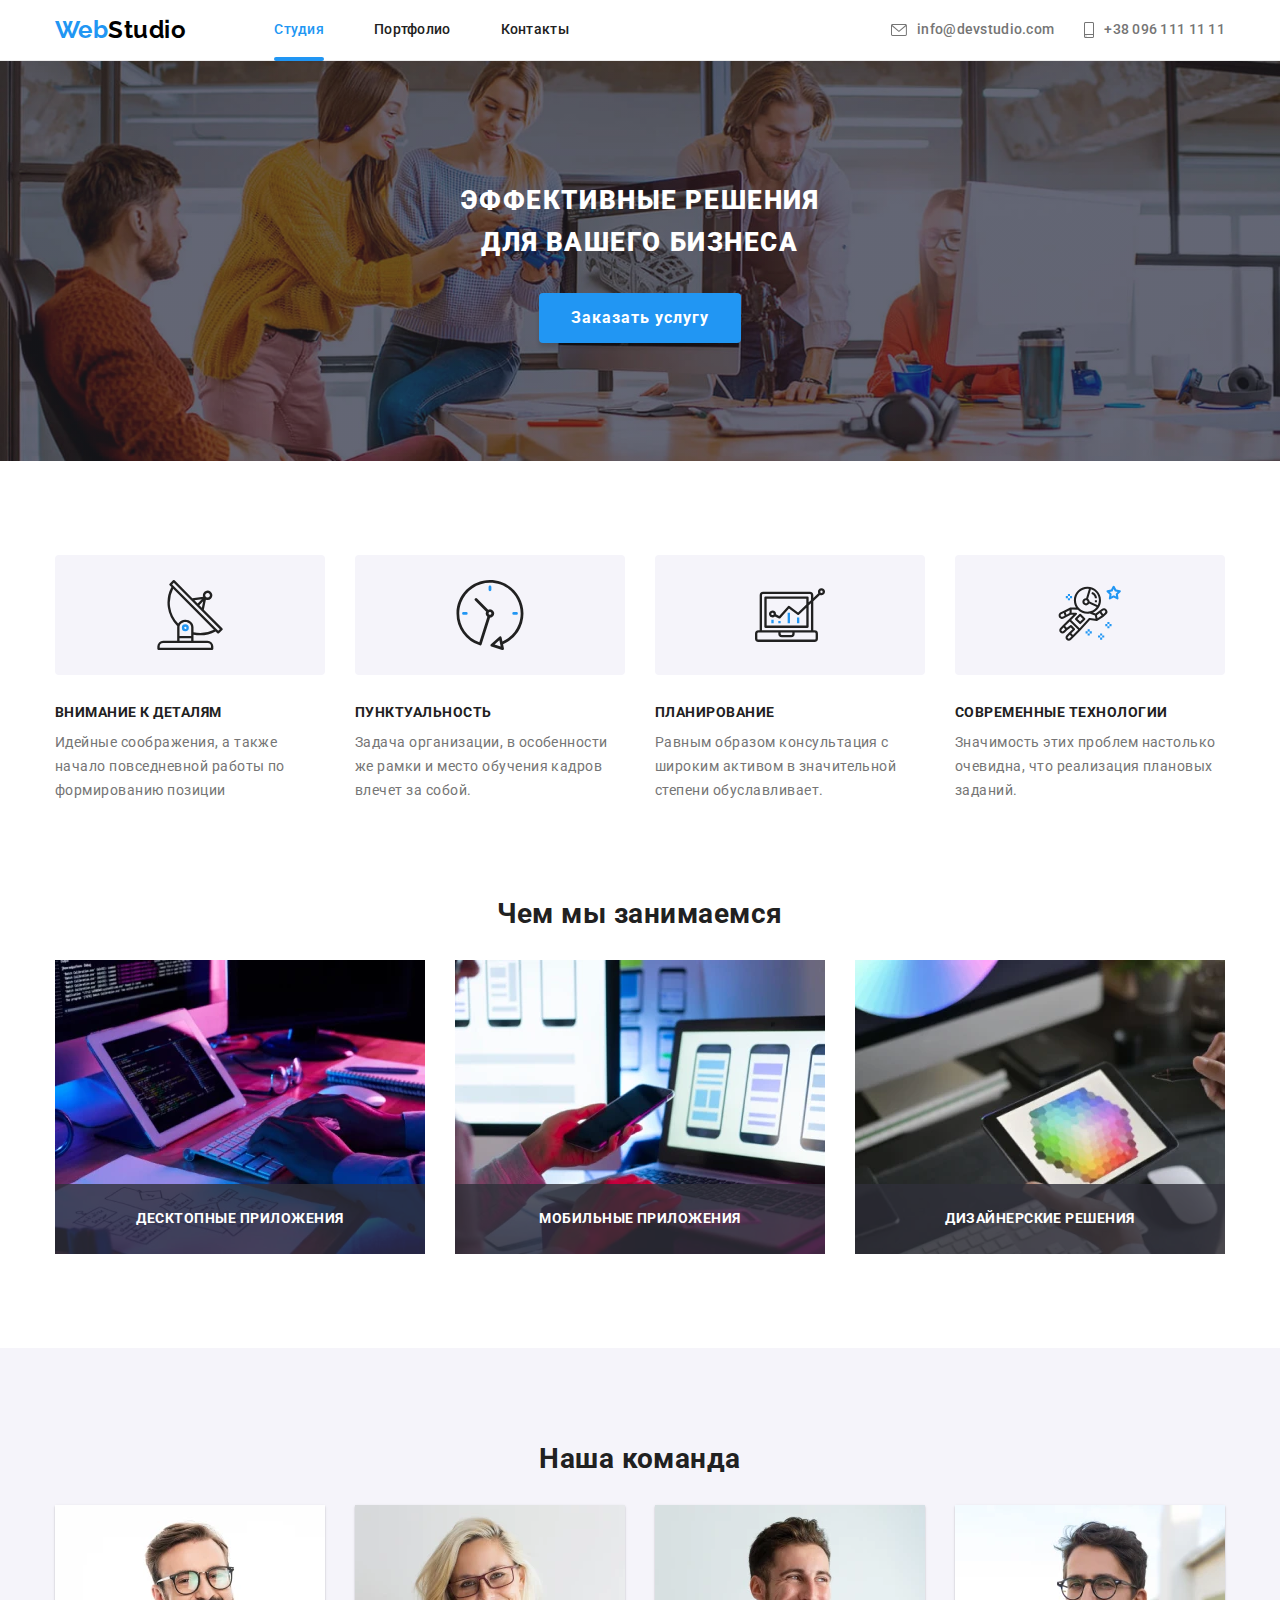
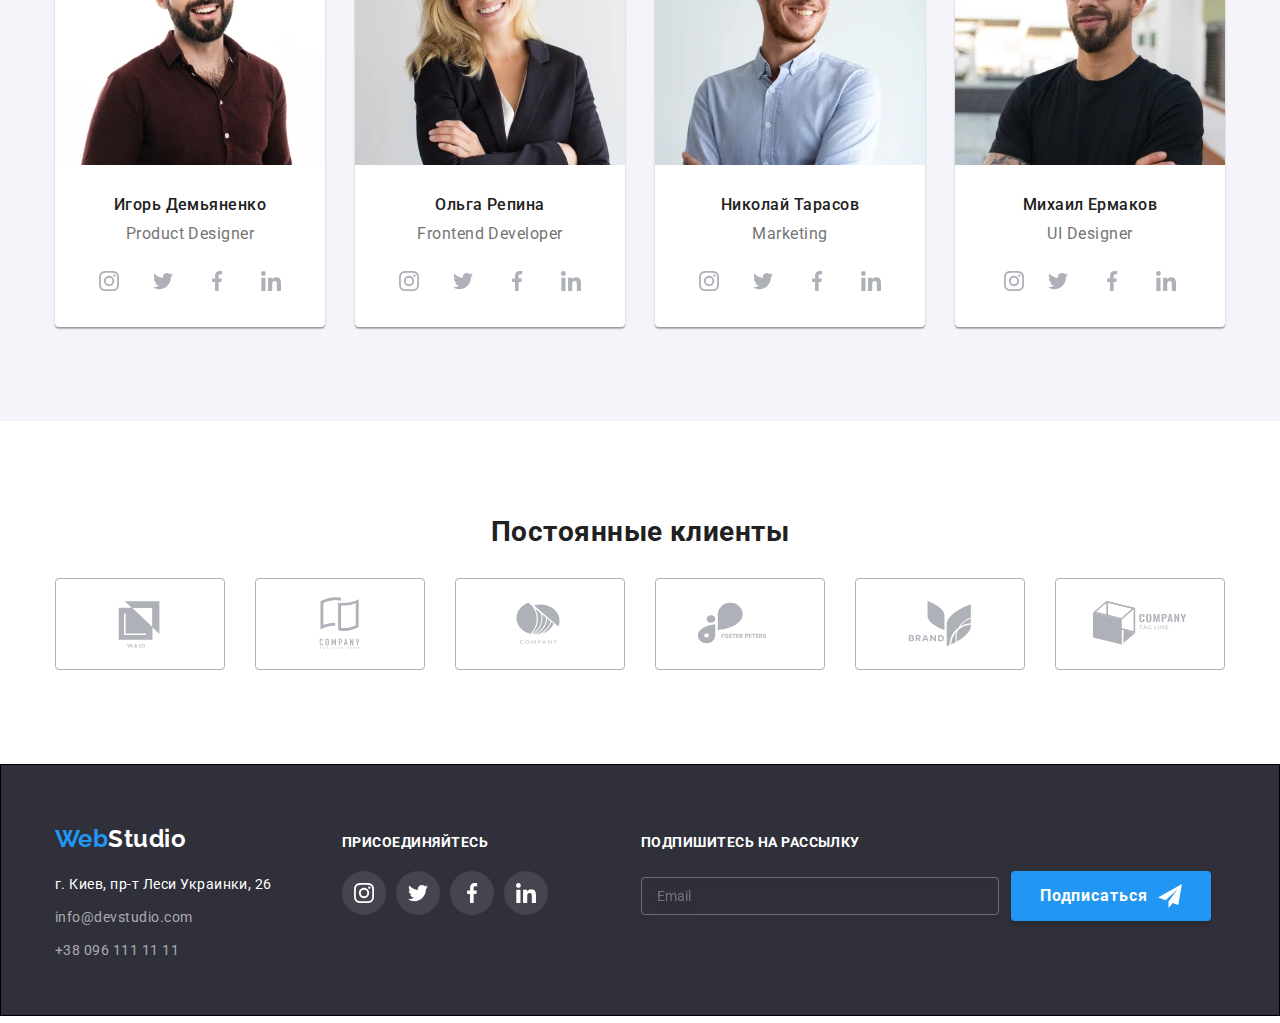
==== commit 5b643fd9: "correction from mentor - footer, section, mob.menu, portfolio page" ====
--- a/index.html
+++ b/index.html
@@ -580,7 +580,7 @@
                     </label>
                     <Label class="checkbox">
                         <input class="checkbox__field" type="checkbox" name="agreement" value="Agreement conditions"> <span class="checkbox__icon"></span>
-                       <p class="checkbox__text">Соглашаюсь с рассылкой и принимаю <a href="">Условия договора</a></p>
+                       <span class="checkbox__text">Соглашаюсь с рассылкой и принимаю <a href="">Условия договора</a></span>
                     </Label>
                     <button class="button__form" type="submit">Отправить</button>
             </form>
--- a/css/main.min.css
+++ b/css/main.min.css
@@ -3,6 +3,6 @@
  Consolas,  'Liberation Mono',  Menlo,- monospace;font-size:1em}small{font-size:80%}sub,sup{font-size:75%;line-height:0;position:relative;vertical-align:baseline}sub{bottom:-0.25em}sup{top:-0.5em}table{text-indent:0;border-color:inherit}button,input,optgroup,select,textarea{font-family:inherit;font-size:100%;line-height:1.15;margin:0}button,select{text-transform:none}button,[type='button'],[type='reset'],[type='submit']{-webkit-appearance:button}::-moz-focus-inner{border-style:none;padding:0}:-moz-focusring{outline:1px dotted ButtonText}:-moz-ui-invalid{box-shadow:none}legend{padding:0}progress{vertical-align:baseline}::-webkit-inner-spin-button,::-webkit-outer-spin-button{height:auto}[type='search']{-webkit-appearance:textfield;outline-offset:-2px}::-webkit-search-decoration{-webkit-appearance:none}::-webkit-file-upload-button{-webkit-appearance:button;font:inherit}summary{display:list-item}.menu,.contacts,.main-navigation__mobile-list,.skills__list,.images__list,.team__list,.socials-icons,.client__items,.footer__list,.footer-socials__items,.gallery-buttons,.gallery-projects{margin:0;padding:0;list-style:none}.skills,.images,.team,.client,.gallery{padding-top:60px;padding-bottom:60px}.main-navigation__container,.main-navigation__wrapper,.hero__container,.skills__wrapper,.images__wrapper,.team__wrapper,.client__wrapper,.footer__wrapper,.gallery__wrapper{width:100vw;padding-left:15px;padding-right:15px;margin-left:auto;margin-right:auto}@media screen and (min-width: 480px){.main-navigation__container,.main-navigation__wrapper,.hero__container,.skills__wrapper,.images__wrapper,.team__wrapper,.client__wrapper,.footer__wrapper,.gallery__wrapper{width:480px}}@media screen and (min-width: 768px){.main-navigation__container,.main-navigation__wrapper,.hero__container,.skills__wrapper,.images__wrapper,.team__wrapper,.client__wrapper,.footer__wrapper,.gallery__wrapper{width:768px}}@media screen and (min-width: 1200px){.main-navigation__container,.main-navigation__wrapper,.hero__container,.skills__wrapper,.images__wrapper,.team__wrapper,.client__wrapper,.footer__wrapper,.gallery__wrapper{width:1200px}}.logo,.footer__logo{font-family:'Raleway',- sans-serif;font-weight:700;text-decoration:none}.button,.button__form,.footer-form__button,.gallery-buttons__button{font-weight:700;font-size:16px;line-height:1.88;letter-spacing:0.06em;border-radius:4px;border:hidden;color:#fff;background-color:#2196f3;cursor:pointer}.images__title,.team__title,.client__title{font-weight:700;font-size:28px;line-height:1.18;margin:0 0 30px;padding:0;text-align:center}.socials-icons,.footer-socials__items{display:flex;align-items:center;justify-content:center;text-decoration:none}.socials-icons__link,.footer-socials__link{display:flex;align-items:center;justify-content:center;width:44px;height:44px;border-radius:50%}body{color:#212121;background-color:#fff;font-family:"Roboto",sans-serif;letter-spacing:.03em}@media screen and (min-width: 768px){.header{border-bottom:1px solid #ECECEC}}.main-navigation__container{position:relative;display:flex;align-items:center;justify-content:space-between}@media screen and (min-width: 768px){.main-navigation__container .main-navigation__menu-button{display:none}}.logo{font-size:24px;line-height:1.17;padding-top:16px;padding-bottom:16px;color:#000000}.logo__text{color:#2196f3}.main-navigation__menu-button{display:inline-flex;margin:0;padding:0;border:none;background-color:transparent;z-index:20}.main-navigation__menu-button.is-open .main-navigation__icon-menu{display:block}.main-navigation__menu-button.is-open .main-navigation__icon-close{display:none}.main-navigation__menu-button .main-navigation__icon-close{display:block}.main-navigation__menu-button .main-navigation__icon-menu{display:none}.main-navigation__wrapper.is-open{display:none}@media screen and (max-width: 767px){.main-navigation__wrapper{display:block;position:absolute;top:0;left:0%;width:100%;height:796px;background-color:#fff;padding-top:48px;z-index:10}}@media screen and (min-width: 768px){.main-navigation__wrapper.is-open{display:flex;flex-grow:1;justify-content:space-between}}@media screen and (max-width: 767px){.menu{margin-bottom:302px;margin-left:25px}}@media screen and (min-width: 768px){.menu{display:flex;align-items:center;margin-left:88px}}.menu__item:not(:last-child){margin-bottom:32px}@media screen and (min-width: 768px){.menu__item:not(:last-child){margin-bottom:0;margin-right:50px}}.menu__link{position:relative;display:block;font-weight:500;font-size:30px;line-height:1.18;color:inherit;text-decoration:none;letter-spacing:0.02em}.menu__link.current{color:#2196f3}.menu__link:hover,.menu__link:focus{color:#2196f3}.menu__link{transition:color 250ms cubic-bezier(0.4, 0, 0.2, 1)}@media screen and (min-width: 480px){.menu__link{font-size:40px}}@media screen and (min-width: 768px){.menu__link{font-size:14px;line-height:1.14}.menu__link.current::after{position:absolute;content:'';width:100%;height:4px;bottom:-23px;left:0;background:#2196f3;border-radius:2px}}.contacts{margin-bottom:64px;margin-left:25px}@media screen and (min-width: 768px){.contacts{display:flex;flex-direction:column-reverse;margin-bottom:0;padding-left:0}}@media screen and (min-width: 1200px){.contacts{display:flex;flex-direction:row-reverse;align-items:center;margin-bottom:0;padding-left:0}}@media screen and (max-width: 767px){.contacts__item:not(:last-child){margin-bottom:32px}}@media screen and (min-width: 768px){.contacts__item:last-child{margin-bottom:10px}}@media screen and (min-width: 1200px){.contacts__item:last-child{margin-right:30px;margin-bottom:0}}.contacts__link{color:#757575;font-weight:500;font-size:20px;line-height:1.17;text-decoration:none;letter-spacing:0.02em;color:#757575}.contacts__link--style{font-weight:500;font-size:25px;line-height:1.18;color:#2196f3}@media screen and (min-width: 480px){.contacts__link{font-size:24px}.contacts__link--style{font-size:34px}}@media screen and (min-width: 768px){.contacts__link{display:flex;align-items:center;font-size:14px;line-height:1.14;color:#757575}.contacts__link:hover,.contacts__link:focus{color:#2196f3}.contacts__link{transition:color 250ms cubic-bezier(0.4, 0, 0.2, 1)}}.contacts__icon{display:none}@media screen and (min-width: 768px){.contacts__icon{display:flex;margin-right:10px;fill:currentColor}.menu__link .contacts__icon{transition:color 250ms cubic-bezier(0.4, 0, 0.2, 1)}}.main-navigation__mobile-list{display:flex;margin-left:25px}@media screen and (min-width: 767px){.main-navigation__mobile-list{display:none}}.main-navigation__mobile-item:not(:last-child){border-right:1px solid rgba(33,33,33,0.2);padding-right:10px}.main-navigation__mobile-item:not(:first-child){padding-left:10px}.main-navigation__mobile-lihk{font-weight:500;font-size:10px;line-height:1.22;color:#2196f3}@media screen and (min-width: 480px){.main-navigation__mobile-lihk{font-size:18px}}@media screen and (min-width: 768px){.main-navigation{display:flex}}.hero{text-align:center;padding-top:118px;padding-bottom:118px;background-color:#2f303a;background-position:center;background-size:cover;background-repeat:no-repeat}@media screen and (max-width: 480px){.hero{background-image:linear-gradient(to right, rgba(47,48,58,0.4), rgba(47,48,58,0.4)),url("../images/hero-img/header_sm.jpg");background-image:linear-gradient(to right, rgba(47,48,58,0.4), rgba(47,48,58,0.4)),-webkit-image-set(url("../images/hero-img/header_sm.webp") 1x)}}@media screen and (max-width: 480px) and (min-device-pixel-ratio: 2), screen and (max-width: 480px) and (-moz-min-device-pixel-ratio: 2), screen and (max-width: 480px) and (-o-min-device-pixel-ratio: 2 / 1), screen and (max-width: 480px) and (-webkit-min-device-pixel-ratio: 2), screen and (max-width: 480px) and (min-resolution: 192dpi), screen and (max-width: 480px) and (min-resolution: 2dppx){.hero{background-image:linear-gradient(to right, rgba(47,48,58,0.4), rgba(47,48,58,0.4)),url("../images/hero-img/header_sm@2x.jpg");background-image:linear-gradient(to right, rgba(47,48,58,0.4), rgba(47,48,58,0.4)),-webkit-image-set(url("../images/hero-img/header_sm@2x.webp") 2x)}}@media screen and (min-width: 481px) and (max-width: 768px){.hero{background-image:linear-gradient(to right, rgba(47,48,58,0.4), rgba(47,48,58,0.4)),url("../images/hero-img/header_md.jpg");background-image:linear-gradient(to right, rgba(47,48,58,0.4), rgba(47,48,58,0.4)),-webkit-image-set(url("../images/hero-img/header_md.webp") 1x)}}@media screen and (min-width: 481px) and (max-width: 768px) and (min-device-pixel-ratio: 2), screen and (min-width: 481px) and (max-width: 768px) and (-moz-min-device-pixel-ratio: 2), screen and (min-width: 481px) and (max-width: 768px) and (-o-min-device-pixel-ratio: 2 / 1), screen and (min-width: 481px) and (max-width: 768px) and (-webkit-min-device-pixel-ratio: 2), screen and (min-width: 481px) and (max-width: 768px) and (min-resolution: 192dpi), screen and (min-width: 481px) and (max-width: 768px) and (min-resolution: 2dppx){.hero{background-image:linear-gradient(to right, rgba(47,48,58,0.4), rgba(47,48,58,0.4)),url("../images/hero-img/header_md@2x.jpg");background-image:linear-gradient(to right, rgba(47,48,58,0.4), rgba(47,48,58,0.4)),-webkit-image-set(url("../images/hero-img/header_md@2x.webp") 2x)}}@media screen and (min-width: 769px) and (max-width: 1600px){.hero{background-image:linear-gradient(to right, rgba(47,48,58,0.4), rgba(47,48,58,0.4)),url("../images/hero-img/header_lg.jpg");background-image:linear-gradient(to right, rgba(47,48,58,0.4), rgba(47,48,58,0.4)),-webkit-image-set(url("../images/hero-img/header_lg.webp") 1x)}}@media screen and (min-width: 769px) and (max-width: 1600px) and (min-device-pixel-ratio: 2), screen and (min-width: 769px) and (max-width: 1600px) and (-moz-min-device-pixel-ratio: 2), screen and (min-width: 769px) and (max-width: 1600px) and (-o-min-device-pixel-ratio: 2 / 1), screen and (min-width: 769px) and (max-width: 1600px) and (-webkit-min-device-pixel-ratio: 2), screen and (min-width: 769px) and (max-width: 1600px) and (min-resolution: 192dpi), screen and (min-width: 769px) and (max-width: 1600px) and (min-resolution: 2dppx){.hero{background-image:linear-gradient(to right, rgba(47,48,58,0.4), rgba(47,48,58,0.4)),url("../images/hero-img/header_lg@2x.jpg");background-image:linear-gradient(to right, rgba(47,48,58,0.4), rgba(47,48,58,0.4)),-webkit-image-set(url("../images/hero-img/header_lg@2x.webp") 2x);margin-left:auto;margin-right:auto}}.hero__title{width:300px;font-weight:900;font-size:20px;line-height:1.62;letter-spacing:0.06em;text-align:center;text-transform:uppercase;color:#fff;margin:0 auto 30px}@media screen and (min-width: 480px){.hero__title{width:360px;font-size:26px}}.button{padding:10px 32px;box-shadow:0px 4px 4px rgba(0,0,0,0.15);transition:background-color 250ms cubic-bezier(0.4, 0, 0.2, 1)}.button:hover,.button:focus{background-color:#188ce8}.backdrop{position:fixed;left:0;top:0;width:100vw;height:100vh;background:rgba(0,0,0,0.2);opacity:1;visibility:visible;transition:opacity 250ms cubic-bezier(0.4, 0, 0.2, 1),visibility 250ms cubic-bezier(0.4, 0, 0.2, 1),transform 250ms cubic-bezier(0.4, 0, 0.2, 1);z-index:20}.backdrop.is-hidden{opacity:0;pointer-events:none;visibility:hidden}.backdrop__form{position:absolute;top:50%;left:50%;transform:translate(-50%, -50%) scale(1);background-color:#fff;box-shadow:0px 1px 3px rgba(0,0,0,0.12),0px 1px 1px rgba(0,0,0,0.14),0px 2px 1px rgba(0,0,0,0.2);border-radius:4px;transition:transform 250ms cubic-bezier(0.4, 0, 0.2, 1)}.backdrop.is-hidden .backdrop__form{transform:translate(-50%, -50%) scale(0.5)}@media screen and (min-width: 480px){.backdrop__form{width:450px;height:609px}}@media screen and (min-width: 1200px){.backdrop__form{width:528px;height:581px}}.backdrop__button{position:absolute;top:4px;right:4px;padding:0;width:30px;height:30px;border:1px solid rgba(0,0,0,0.1);border-radius:50%;background-color:#fff;cursor:pointer}.backdrop__button:hover,.backdrop__button:focus{color:#2196f3}@media screen and (min-width: 480px){.backdrop__button{top:8px;right:8px}}.backdrop__icon{fill:currentColor;transition:color 250ms cubic-bezier(0.4, 0, 0.2, 1)}.form{width:90vw;padding:20px}@media screen and (min-width: 480px){.form{width:450px;height:609px;padding:40px}}@media screen and (min-width: 1200px){.form{width:528px;height:581px}}.form__title{font-size:20px;line-height:1.5;text-align:center;margin:0;margin-bottom:12px}@media screen and (min-width: 1200px){.form__title{line-height:1.15}}.form__field{position:relative;display:flex;flex-direction:column;font-weight:400;font-size:12px;line-height:1.16;letter-spacing:0.01em;color:#757575}.form__text{margin-bottom:4px}.form__icon{position:absolute;top:58%;left:12px;transform:translateY(-58%)}.form__field:focus-within>.form__icon{fill:#2196f3}.form__inputs{width:80vw;border:1px solid rgba(33,33,33,0.2);border-radius:4px;margin-bottom:10px;padding:12px 13px;padding-left:42px;outline:transparent}.form__inputs:focus-within{border-color:#2196f3}@media screen and (min-width: 480px){.form__inputs{width:370px}}@media screen and (min-width: 1200px){.form__inputs{width:448px}}.form__textarea{width:80vw;border:1px solid rgba(33,33,33,0.2);border-radius:4px;margin-bottom:20px;padding:16px 12px;resize:none;outline:none}.form__textarea::placeholder{letter-spacing:0.01em;color:rgba(117,117,117,0.5)}.form__textarea:focus-within{border-color:#2196f3}@media screen and (min-width: 480px){.form__textarea{width:370px}}@media screen and (min-width: 1200px){.form__textarea{width:448px}}.checkbox{display:flex;align-items:center;justify-content:center;margin-bottom:20px}.checkbox__field{position:absolute;width:1px;height:1px;max-width:-1px;border:0;padding:0;clip:rect(0 0 0 0);overflow:hidden}.checkbox__icon{width:15px;height:15px;border:1px solid #212121;border-radius:4px;cursor:pointer;margin-right:8px}.checkbox__field:checked+.checkbox__icon{border-color:#2196f3;background-color:#2196f3;background-image:url("../images/check.svg");background-size:contain;background-origin:border-box;background-repeat:no-repeat}.checkbox__text{font-weight:400;font-size:12px;line-height:1.17;color:var(--icon-sub-text);margin:0}@media screen and (min-width: 480px){.checkbox__text{display:flex}}@media screen and (min-width: 1200px){.checkbox__text{font-size:14px;line-height:1.71}}.button__form{display:block;margin-left:auto;margin-right:auto;padding:10px 55px;transition:background-color 250ms cubic-bezier(0.4, 0, 0.2, 1),box-shadow 250ms cubic-bezier(0.4, 0, 0.2, 1)}.button__form:hover,.button__form:focus{box-shadow:0px 4px 4px rgba(0,0,0,0.15)}@media screen and (min-width: 768px){.skills__list{display:flex;justify-content:center}}@media screen and (max-width: 1199px){.skills__list{flex-wrap:wrap}}.skills__items{width:100%}@media screen and (max-width: 767px){.skills__items:not(:last-child){margin-bottom:30px}}@media screen and (min-width: 768px){.skills__items{width:354px;margin-right:30px;margin-bottom:30px}.skills__items:nth-of-type(2n){margin-right:0}.skills__items:nth-last-child(-n+2){margin-bottom:0}}@media screen and (min-width: 1200px){.skills__items{margin-bottom:0}.skills__items:not(:last-child){margin-right:30px}}.skills__icons{display:flex;align-items:center;justify-content:center;height:120px;background-color:#f5f4fa;margin-bottom:30px;border-radius:4px}.skills__title{font-weight:700;font-size:14px;line-height:1.14;text-transform:uppercase;text-align:center;margin:0;margin-bottom:10px;padding:0}.skills__text{font-weight:400;font-size:14px;line-height:1.71;margin:0;padding:0;color:#757575}.images{padding-top:0}@media screen and (max-width: 1199px){.images{display:none}}.images__list{display:flex}.images__items{position:relative}.images__items:not(:last-child){margin-right:30px}.images__img{display:block}.images__text{position:absolute;bottom:0;left:0;width:370px;height:70px;font-weight:700;font-size:14px;line-height:1.14;color:#fff;text-align:center;padding-top:27px;padding-bottom:27px;margin:0;text-transform:uppercase;background:rgba(47,48,58,0.8)}.team{background-color:#f5f4fa}@media screen and (min-width: 768px){.team__list{display:flex;justify-content:center;margin-right:-30px;margin-bottom:-30px}}@media screen and (max-width: 1199px){.team__list{flex-wrap:wrap}}.team__items{text-align:center;background-color:#fff;box-shadow:0px 1px 3px rgba(0,0,0,0.12),0px 1px 1px rgba(0,0,0,0.14),0px 2px 1px rgba(0,0,0,0.2);border-radius:0px 0px 4px 4px}@media screen and (max-width: 767px){.team__items:not(:last-child){margin-bottom:16px}}@media screen and (min-width: 768px){.team__items{flex-basis:calc(100% / 2 - 30px);margin-right:30px;margin-bottom:30px}}@media screen and (min-width: 1200px){.team__items{flex-basis:calc(100% / 4 - 30px)}}.team__img{display:block;max-width:100%;height:auto;margin-left:auto;margin-right:auto}.team__content{padding-top:30px;padding-bottom:24px}.team__subtitle{font-weight:500;font-size:16px;line-height:1.19;margin-top:0;margin-bottom:10px}.team__text{font-weight:400;font-size:16px;line-height:1.19;color:#757575;margin:0;margin-bottom:16px}.socials-icons__list:not(:last-child){margin-right:10px}.socials-icons__link{color:#afb1b8;transition:background-color 250ms cubic-bezier(0.4, 0, 0.2, 1)}.socials-icons__link:hover,.socials-icons__link:focus{color:#fff;background-color:#2196f3}.socials-icons__icon{fill:currentColor;transition:color 250ms cubic-bezier(0.4, 0, 0.2, 1)}.client__items{display:flex;align-items:center;justify-content:center;margin-right:-30px;margin-bottom:-30px}@media screen and (max-width: 1199px){.client__items{flex-wrap:wrap}}.client__list{flex-basis:calc(100% / 2 - 30px);margin-right:30px;margin-bottom:30px}@media screen and (min-width: 768px){.client__list{flex-basis:calc(100% / 3 - 30px)}}.client__link{display:flex;flex-wrap:wrap;align-items:center;justify-content:center;color:#afb1b8;border:1px solid #afb1b8;border-radius:4px;width:100%;height:92px;transition:border 250ms cubic-bezier(0.4, 0, 0.2, 1)}.client__link:hover,.client__link:focus{color:#2196f3;border:1px solid #2196f3}@media screen and (min-width: 480px){.client__link{width:210px}}@media screen and (min-width: 768px){.client__link{width:226px}}@media screen and (min-width: 1200px){.client__link{width:170px}}.client__icon{fill:currentColor;transition:color 250ms cubic-bezier(0.4, 0, 0.2, 1)}.footer{font-weight:400;font-size:14px;line-height:1.71;border:1px solid #000000;padding-top:60px;padding-bottom:60px;background-color:#2f303a}@media screen and (max-width: 1199px){.footer{text-align:center}}@media screen and (min-width: 768px){.footer__wrapper{display:flex;flex-wrap:wrap;justify-content:center;align-items:baseline}}@media screen and (min-width: 1200px){.footer__wrapper{display:flex;justify-content:flex-start;align-items:baseline}}@media screen and (min-width: 768px){.footer__contacts{margin-right:165px}}@media screen and (min-width: 1070px){.footer__contacts{margin-right:300px}}@media screen and (min-width: 1200px){.footer__contacts{margin-right:70px}}.footer__logo{display:block;font-size:24px;line-height:1.17;text-decoration:none;color:#fff;margin-bottom:20px}.footer__text{color:#2196f3}.footer__addresses{text-decoration:none;color:#fff;font-style:inherit;margin-bottom:60px}.footer__item:not(:last-child){margin-bottom:8px}@media screen and (min-width: 1200px){.footer__item:not(:last-child){margin-bottom:9px}}.footer__link{text-decoration:none;color:#fff;font-style:inherit}.footer__link--color{color:rgba(255,255,255,0.6)}@media screen and (max-width: 767px){.footer__social{margin-bottom:60px}}@media screen and (min-width: 1200px){.footer__social{margin-right:93px}}.footer-social__title{font-weight:700;font-size:14px;line-height:1.14;text-transform:uppercase;color:#fff;margin-top:0;margin-bottom:20px}.footer-socials__list:not(:last-child){margin-right:10px}.footer-socials__link{background-color:rgba(255,255,255,0.1);border-radius:50%;transition:background-color 250ms cubic-bezier(0.4, 0, 0.2, 1)}.footer-socials__link:hover,.footer-socials__link:focus{color:#ffffff;background-color:#2196f3}.footer-socials__icon{fill:#fff}.footer-form__text{font-weight:700;line-height:1.14;text-transform:uppercase;margin-top:0;margin-bottom:20px;color:#fff}@media screen and (min-width: 1200px){.footer-form__subscribe{display:flex;align-content:center;align-items:center}}.footer-form__field{width:100%;padding:10px 15px;border:1px solid rgba(255,255,255,0.3);filter:drop-shadow(0px 4px 4px rgba(0,0,0,0.15));border-radius:4px;color:#fff;background-color:transparent;outline:transparent}@media screen and (max-width: 1199px){.footer-form__field{margin-bottom:20px}}@media screen and (min-width: 480px){.footer-form__field{width:450px}}@media screen and (min-width: 1200px){.footer-form__field{width:358px;margin-right:12px}}.footer-form__button{display:flex;align-items:center;justify-content:center;width:200px;height:50px;margin-right:auto;margin-left:auto;padding:0;transition:background-color 250ms cubic-bezier(0.4, 0, 0.2, 1)}.footer-form__button:hover,.footer-form__button:focus{background-color:#188ce8}.button__icon{margin-left:10px;fill:#fff}.gallery-buttons{display:flex;flex-wrap:wrap;margin-bottom:50px}@media screen and (min-width: 768px){.gallery-buttons{justify-content:center}}.gallery-buttons__item{margin-bottom:15px}.gallery-buttons__item:not(:last-child){margin-right:8px}.gallery-buttons__item:nth-of-type(n+4){margin-bottom:0}@media screen and (min-width: 760px){.gallery-buttons__item{margin-bottom:0}}.gallery-buttons__button{font-weight:500;line-height:1.62;color:inherit;letter-spacing:inherit;box-shadow:none;background-color:#f5f4fa;transition:background-color 250ms cubic-bezier(0.4, 0, 0.2, 1),color 250ms cubic-bezier(0.4, 0, 0.2, 1),box-shadow 250ms cubic-bezier(0.4, 0, 0.2, 1)}.gallery-buttons__button:hover,.gallery-buttons__button:focus{background-color:#2196f3;color:#fff;box-shadow:0px 3px 1px rgba(0,0,0,0.1),0px 1px 2px rgba(0,0,0,0.08),0px 2px 2px rgba(0,0,0,0.12)}@media screen and (min-width: 480px){.gallery-buttons__button{padding:6px 22px}}@media screen and (min-width: 768px){.gallery-projects{display:flex;flex-wrap:wrap;margin-bottom:-30px;margin-right:-30px}}.gallery-projects__list{position:relative}.gallery-projects__list:not(:last-child){margin-bottom:30px}@media screen and (min-width: 768px){.gallery-projects__list{flex-basis:calc(100% / 2 - 30px);margin-bottom:30px;margin-right:30px}}@media screen and (min-width: 1200px){.gallery-projects__list{flex-basis:calc(100% / 3 - 30px)}}.gallery-projects__link{width:100%;display:block;text-decoration:none;color:inherit;transition:background-color 250ms cubic-bezier(0.4, 0, 0.2, 1),box-shadow 250ms cubic-bezier(0.4, 0, 0.2, 1)}.gallery-projects__link:hover,.gallery-projects__link:focus{background-color:#fff;box-shadow:0px 1px 1px rgba(0,0,0,0.12),0px 4px 4px rgba(0,0,0,0.06),1px 4px 6px rgba(0,0,0,0.16)}.gallery-projects__wrapper{position:relative;overflow:hidden}.gallery-projects__image{width:100%;height:auto;display:block;border:hidden}.gallery-projects__article{position:absolute;top:0;left:0;width:100%;height:100%;color:#fff;font-weight:400;font-size:18px;line-height:1.56;margin:0;padding:63px 24px;background:rgba(33,150,243,0.9);transform:translateY(100%);transition:transform 250ms cubic-bezier(0.4, 0, 0.2, 1)}.gallery-projects__link:hover .gallery-projects__article,.gallery-projects__link:focus .gallery-projects__article{transform:translateY(0)}.gallery-projects__container{padding:20px 24px;border:1px solid #eeeeee;border-top:0}.gallery-projects__title{font-weight:700;font-size:18px;line-height:2;letter-spacing:0.06em;margin-top:0;margin-bottom:4px}.gallery-projects__text{font-weight:400;font-size:16px;line-height:1.88;color:#757575;margin:0}
+ monospace;font-size:1em}small{font-size:80%}sub,sup{font-size:75%;line-height:0;position:relative;vertical-align:baseline}sub{bottom:-0.25em}sup{top:-0.5em}table{text-indent:0;border-color:inherit}button,input,optgroup,select,textarea{font-family:inherit;font-size:100%;line-height:1.15;margin:0}button,select{text-transform:none}button,[type='button'],[type='reset'],[type='submit']{-webkit-appearance:button}::-moz-focus-inner{border-style:none;padding:0}:-moz-focusring{outline:1px dotted ButtonText}:-moz-ui-invalid{box-shadow:none}legend{padding:0}progress{vertical-align:baseline}::-webkit-inner-spin-button,::-webkit-outer-spin-button{height:auto}[type='search']{-webkit-appearance:textfield;outline-offset:-2px}::-webkit-search-decoration{-webkit-appearance:none}::-webkit-file-upload-button{-webkit-appearance:button;font:inherit}summary{display:list-item}.menu,.contacts,.main-navigation__mobile-list,.skills__list,.images__list,.team__list,.socials-icons,.client__items,.footer__list,.footer-socials__items,.gallery-buttons,.gallery-projects{margin:0;padding:0;list-style:none}.skills,.images,.team,.client,.gallery{padding-top:60px;padding-bottom:60px}@media screen and (min-width: 1200px){.skills,.images,.team,.client,.gallery{padding-top:94px;padding-bottom:94px}}.main-navigation__container,.hero__container,.skills__wrapper,.images__wrapper,.team__wrapper,.client__wrapper,.footer__wrapper,.gallery__wrapper{width:100vw;padding-left:15px;padding-right:15px;margin-left:auto;margin-right:auto}@media screen and (min-width: 480px){.main-navigation__container,.hero__container,.skills__wrapper,.images__wrapper,.team__wrapper,.client__wrapper,.footer__wrapper,.gallery__wrapper{width:480px}}@media screen and (min-width: 768px){.main-navigation__container,.hero__container,.skills__wrapper,.images__wrapper,.team__wrapper,.client__wrapper,.footer__wrapper,.gallery__wrapper{width:768px}}@media screen and (min-width: 1200px){.main-navigation__container,.hero__container,.skills__wrapper,.images__wrapper,.team__wrapper,.client__wrapper,.footer__wrapper,.gallery__wrapper{width:1200px}}.logo,.footer__logo{font-family:'Raleway',+ sans-serif;font-weight:700;text-decoration:none}.button,.button__form,.footer-form__button,.gallery-buttons__button{font-weight:700;font-size:16px;line-height:1.88;letter-spacing:0.06em;border-radius:4px;border:hidden;color:#fff;background-color:#2196f3;cursor:pointer}.images__title,.team__title,.client__title{font-weight:700;font-size:28px;line-height:1.18;margin:0 0 30px;padding:0;text-align:center}.socials-icons,.footer-socials__items{display:flex;align-items:center;justify-content:center;text-decoration:none}.socials-icons__link,.footer-socials__link{display:flex;align-items:center;justify-content:center;width:44px;height:44px;border-radius:50%}body{color:#212121;background-color:#fff;font-family:"Roboto",sans-serif;letter-spacing:.03em}@media screen and (min-width: 768px){.header{border-bottom:1px solid #ECECEC}}.main-navigation__container{position:relative;display:flex;align-items:center;justify-content:space-between}@media screen and (min-width: 768px){.main-navigation__container .main-navigation__menu-button{display:none}}.logo{font-size:24px;line-height:1.17;padding-top:16px;padding-bottom:16px;color:#000000}.logo__text{color:#2196f3}.main-navigation__menu-button{display:inline-flex;margin:0;padding:0;border:none;background-color:transparent;z-index:20}.main-navigation__menu-button.is-open .main-navigation__icon-menu{display:block}.main-navigation__menu-button.is-open .main-navigation__icon-close{display:none}.main-navigation__menu-button .main-navigation__icon-close{display:block}.main-navigation__menu-button .main-navigation__icon-menu{display:none}.main-navigation__wrapper.is-open{display:none}@media screen and (max-width: 767px){.main-navigation__wrapper{display:block;position:fixed;top:0;left:0%;width:100%;background-color:#fff;padding-top:48px;z-index:10}}@media screen and (min-width: 768px){.main-navigation__wrapper.is-open{display:flex;flex-grow:1;justify-content:space-between}}.menu{margin-bottom:130px;margin-left:25px}@media screen and (min-width: 480px){.menu{margin-bottom:302px}}@media screen and (min-width: 768px){.menu{display:flex;align-items:center;margin-bottom:0;margin-left:88px}}.menu__item:not(:last-child){margin-bottom:32px}@media screen and (min-width: 768px){.menu__item:not(:last-child){margin-bottom:0;margin-right:50px}}.menu__link{position:relative;display:block;font-weight:500;font-size:30px;line-height:1.18;color:inherit;text-decoration:none;letter-spacing:0.02em}.menu__link.current{color:#2196f3}.menu__link:hover,.menu__link:focus{color:#2196f3}.menu__link{transition:color 250ms cubic-bezier(0.4, 0, 0.2, 1)}@media screen and (min-width: 480px){.menu__link{font-size:40px}}@media screen and (min-width: 768px){.menu__link{font-size:14px;line-height:1.14}.menu__link.current::after{position:absolute;content:'';width:100%;height:4px;bottom:-23px;left:0;background:#2196f3;border-radius:2px}}.contacts{margin-bottom:64px;margin-left:25px}@media screen and (min-width: 768px){.contacts{display:flex;flex-direction:column-reverse;margin-bottom:0;padding-left:0}}@media screen and (min-width: 1200px){.contacts{display:flex;flex-direction:row-reverse;align-items:center;margin-bottom:0;padding-left:0}}@media screen and (max-width: 767px){.contacts__item:not(:last-child){margin-bottom:32px}}@media screen and (min-width: 768px){.contacts__item:last-child{margin-bottom:10px}}@media screen and (min-width: 1200px){.contacts__item:last-child{margin-right:30px;margin-bottom:0}}.contacts__link{color:#757575;font-weight:500;font-size:20px;line-height:1.17;text-decoration:none;letter-spacing:0.02em;color:#757575}.contacts__link--style{font-weight:500;font-size:25px;line-height:1.18;color:#2196f3}@media screen and (min-width: 480px){.contacts__link{font-size:24px}.contacts__link--style{font-size:34px}}@media screen and (min-width: 768px){.contacts__link{display:flex;align-items:center;font-size:14px;line-height:1.14;color:#757575}.contacts__link:hover,.contacts__link:focus{color:#2196f3}.contacts__link{transition:color 250ms cubic-bezier(0.4, 0, 0.2, 1)}}.contacts__icon{display:none}@media screen and (min-width: 768px){.contacts__icon{display:flex;margin-right:10px;fill:currentColor}.menu__link .contacts__icon{transition:color 250ms cubic-bezier(0.4, 0, 0.2, 1)}}.main-navigation__mobile-list{display:flex;margin-bottom:48px;margin-left:25px}@media screen and (min-width: 767px){.main-navigation__mobile-list{display:none}}.main-navigation__mobile-item:not(:last-child){border-right:1px solid rgba(33,33,33,0.2);padding-right:10px}.main-navigation__mobile-item:not(:first-child){padding-left:10px}.main-navigation__mobile-lihk{font-weight:500;font-size:10px;line-height:1.22;color:#2196f3}@media screen and (min-width: 480px){.main-navigation__mobile-lihk{font-size:18px}}@media screen and (min-width: 768px){.main-navigation{display:flex}}.hero{text-align:center;padding-top:118px;padding-bottom:118px;background-color:#2f303a;background-position:center;background-size:cover;background-repeat:no-repeat}@media screen and (max-width: 480px){.hero{background-image:linear-gradient(to right, rgba(47,48,58,0.4), rgba(47,48,58,0.4)),url("../images/hero-img/header_sm.jpg");background-image:linear-gradient(to right, rgba(47,48,58,0.4), rgba(47,48,58,0.4)),-webkit-image-set(url("../images/hero-img/header_sm.webp") 1x)}}@media screen and (max-width: 480px) and (min-device-pixel-ratio: 2), screen and (max-width: 480px) and (-moz-min-device-pixel-ratio: 2), screen and (max-width: 480px) and (-o-min-device-pixel-ratio: 2 / 1), screen and (max-width: 480px) and (-webkit-min-device-pixel-ratio: 2), screen and (max-width: 480px) and (min-resolution: 192dpi), screen and (max-width: 480px) and (min-resolution: 2dppx){.hero{background-image:linear-gradient(to right, rgba(47,48,58,0.4), rgba(47,48,58,0.4)),url("../images/hero-img/header_sm@2x.jpg");background-image:linear-gradient(to right, rgba(47,48,58,0.4), rgba(47,48,58,0.4)),-webkit-image-set(url("../images/hero-img/header_sm@2x.webp") 2x)}}@media screen and (min-width: 481px) and (max-width: 768px){.hero{background-image:linear-gradient(to right, rgba(47,48,58,0.4), rgba(47,48,58,0.4)),url("../images/hero-img/header_md.jpg");background-image:linear-gradient(to right, rgba(47,48,58,0.4), rgba(47,48,58,0.4)),-webkit-image-set(url("../images/hero-img/header_md.webp") 1x)}}@media screen and (min-width: 481px) and (max-width: 768px) and (min-device-pixel-ratio: 2), screen and (min-width: 481px) and (max-width: 768px) and (-moz-min-device-pixel-ratio: 2), screen and (min-width: 481px) and (max-width: 768px) and (-o-min-device-pixel-ratio: 2 / 1), screen and (min-width: 481px) and (max-width: 768px) and (-webkit-min-device-pixel-ratio: 2), screen and (min-width: 481px) and (max-width: 768px) and (min-resolution: 192dpi), screen and (min-width: 481px) and (max-width: 768px) and (min-resolution: 2dppx){.hero{background-image:linear-gradient(to right, rgba(47,48,58,0.4), rgba(47,48,58,0.4)),url("../images/hero-img/header_md@2x.jpg");background-image:linear-gradient(to right, rgba(47,48,58,0.4), rgba(47,48,58,0.4)),-webkit-image-set(url("../images/hero-img/header_md@2x.webp") 2x)}}@media screen and (min-width: 769px) and (max-width: 1600px){.hero{background-image:linear-gradient(to right, rgba(47,48,58,0.4), rgba(47,48,58,0.4)),url("../images/hero-img/header_lg.jpg");background-image:linear-gradient(to right, rgba(47,48,58,0.4), rgba(47,48,58,0.4)),-webkit-image-set(url("../images/hero-img/header_lg.webp") 1x)}}@media screen and (min-width: 769px) and (max-width: 1600px) and (min-device-pixel-ratio: 2), screen and (min-width: 769px) and (max-width: 1600px) and (-moz-min-device-pixel-ratio: 2), screen and (min-width: 769px) and (max-width: 1600px) and (-o-min-device-pixel-ratio: 2 / 1), screen and (min-width: 769px) and (max-width: 1600px) and (-webkit-min-device-pixel-ratio: 2), screen and (min-width: 769px) and (max-width: 1600px) and (min-resolution: 192dpi), screen and (min-width: 769px) and (max-width: 1600px) and (min-resolution: 2dppx){.hero{background-image:linear-gradient(to right, rgba(47,48,58,0.4), rgba(47,48,58,0.4)),url("../images/hero-img/header_lg@2x.jpg");background-image:linear-gradient(to right, rgba(47,48,58,0.4), rgba(47,48,58,0.4)),-webkit-image-set(url("../images/hero-img/header_lg@2x.webp") 2x);margin-left:auto;margin-right:auto}}.hero__title{width:300px;font-weight:900;font-size:20px;line-height:1.62;letter-spacing:0.06em;text-align:center;text-transform:uppercase;color:#fff;margin:0 auto 30px}@media screen and (min-width: 480px){.hero__title{width:360px;font-size:26px}}.button{padding:10px 32px;box-shadow:0px 4px 4px rgba(0,0,0,0.15);transition:background-color 250ms cubic-bezier(0.4, 0, 0.2, 1)}.button:hover,.button:focus{background-color:#188ce8}.backdrop{position:fixed;left:0;top:0;width:100vw;height:100vh;background:rgba(0,0,0,0.2);opacity:1;visibility:visible;transition:opacity 250ms cubic-bezier(0.4, 0, 0.2, 1),visibility 250ms cubic-bezier(0.4, 0, 0.2, 1),transform 250ms cubic-bezier(0.4, 0, 0.2, 1);z-index:20}.backdrop.is-hidden{opacity:0;pointer-events:none;visibility:hidden}.backdrop__form{position:absolute;top:50%;left:50%;transform:translate(-50%, -50%) scale(1);background-color:#fff;box-shadow:0px 1px 3px rgba(0,0,0,0.12),0px 1px 1px rgba(0,0,0,0.14),0px 2px 1px rgba(0,0,0,0.2);border-radius:4px;transition:transform 250ms cubic-bezier(0.4, 0, 0.2, 1)}.backdrop.is-hidden .backdrop__form{transform:translate(-50%, -50%) scale(0.5)}@media screen and (min-width: 480px){.backdrop__form{width:450px;height:609px}}@media screen and (min-width: 1200px){.backdrop__form{width:528px;height:581px}}.backdrop__button{position:absolute;top:4px;right:4px;padding:0;width:30px;height:30px;border:1px solid rgba(0,0,0,0.1);border-radius:50%;background-color:#fff;cursor:pointer}.backdrop__button:hover,.backdrop__button:focus{color:#2196f3}@media screen and (min-width: 480px){.backdrop__button{top:8px;right:8px}}.backdrop__icon{fill:currentColor;transition:color 250ms cubic-bezier(0.4, 0, 0.2, 1)}.form{width:90vw;padding:20px}@media screen and (min-width: 480px){.form{width:450px;height:609px;padding:40px}}@media screen and (min-width: 1200px){.form{width:528px;height:581px}}.form__title{font-size:20px;line-height:1.5;text-align:center;margin:0;margin-bottom:12px}@media screen and (min-width: 1200px){.form__title{line-height:1.15}}.form__field{position:relative;display:flex;flex-direction:column;font-weight:400;font-size:12px;line-height:1.16;letter-spacing:0.01em;color:#757575}.form__text{margin-bottom:4px}.form__icon{position:absolute;top:58%;left:12px;transform:translateY(-58%)}.form__field:focus-within>.form__icon{fill:#2196f3}.form__inputs{width:80vw;border:1px solid rgba(33,33,33,0.2);border-radius:4px;margin-bottom:10px;padding:12px 13px;padding-left:42px;outline:transparent}.form__inputs:focus-within{border-color:#2196f3}@media screen and (min-width: 480px){.form__inputs{width:370px}}@media screen and (min-width: 1200px){.form__inputs{width:448px}}.form__textarea{width:80vw;border:1px solid rgba(33,33,33,0.2);border-radius:4px;margin-bottom:20px;padding:16px 12px;resize:none;outline:none}.form__textarea::placeholder{letter-spacing:0.01em;color:rgba(117,117,117,0.5)}.form__textarea:focus-within{border-color:#2196f3}@media screen and (min-width: 480px){.form__textarea{width:370px}}@media screen and (min-width: 1200px){.form__textarea{width:448px}}.checkbox{display:flex;align-items:center;justify-content:center;margin-bottom:20px}.checkbox__field{position:absolute;width:1px;height:1px;max-width:-1px;border:0;padding:0;clip:rect(0 0 0 0);overflow:hidden}.checkbox__icon{width:15px;height:15px;border:1px solid #212121;border-radius:4px;cursor:pointer;margin-right:8px}.checkbox__field:checked+.checkbox__icon{border-color:#2196f3;background-color:#2196f3;background-image:url("../images/check.svg");background-size:contain;background-position:center;background-origin:border-box;background-repeat:no-repeat}.checkbox__text{font-weight:400;font-size:12px;line-height:1.17;color:var(--icon-sub-text);margin:0}@media screen and (min-width: 480px){.checkbox__text{display:flex}}@media screen and (min-width: 1200px){.checkbox__text{font-size:14px;line-height:1.71}}.button__form{display:block;margin-left:auto;margin-right:auto;padding:10px 55px;transition:background-color 250ms cubic-bezier(0.4, 0, 0.2, 1),box-shadow 250ms cubic-bezier(0.4, 0, 0.2, 1)}.button__form:hover,.button__form:focus{box-shadow:0px 4px 4px rgba(0,0,0,0.15)}@media screen and (min-width: 768px){.skills__list{display:flex;justify-content:center}}@media screen and (max-width: 1199px){.skills__list{flex-wrap:wrap}}.skills__items{width:100%}@media screen and (max-width: 767px){.skills__items:not(:last-child){margin-bottom:30px}}@media screen and (min-width: 768px){.skills__items{width:354px;margin-right:30px;margin-bottom:30px}.skills__items:nth-of-type(2n){margin-right:0}.skills__items:nth-last-child(-n+2){margin-bottom:0}}@media screen and (min-width: 1200px){.skills__items{margin-bottom:0}.skills__items:not(:last-child){margin-right:30px}}.skills__icons{display:flex;align-items:center;justify-content:center;height:120px;background-color:#f5f4fa;margin-bottom:30px;border-radius:4px}.skills__title{font-weight:700;font-size:14px;line-height:1.14;text-transform:uppercase;margin:0;margin-bottom:10px;padding:0}@media screen and (max-width: 767px){.skills__title{text-align:center}}.skills__text{font-weight:400;font-size:14px;line-height:1.71;margin:0;padding:0;color:#757575}.images{padding-top:0}@media screen and (max-width: 1199px){.images{display:none}}.images__list{display:flex}.images__items{position:relative}.images__items:not(:last-child){margin-right:30px}.images__img{display:block}.images__text{position:absolute;bottom:0;left:0;width:370px;height:70px;font-weight:700;font-size:14px;line-height:1.14;color:#fff;text-align:center;padding-top:27px;padding-bottom:27px;margin:0;text-transform:uppercase;background:rgba(47,48,58,0.8)}.team{background-color:#f5f4fa}@media screen and (min-width: 768px){.team__list{display:flex;justify-content:center;margin-right:-30px;margin-bottom:-30px}}@media screen and (max-width: 1199px){.team__list{flex-wrap:wrap}}.team__items{text-align:center;background-color:#fff;box-shadow:0px 1px 3px rgba(0,0,0,0.12),0px 1px 1px rgba(0,0,0,0.14),0px 2px 1px rgba(0,0,0,0.2);border-radius:0px 0px 4px 4px}@media screen and (max-width: 767px){.team__items:not(:last-child){margin-bottom:16px}}@media screen and (min-width: 768px){.team__items{flex-basis:calc(100% / 2 - 30px);margin-right:30px;margin-bottom:30px}}@media screen and (min-width: 1200px){.team__items{flex-basis:calc(100% / 4 - 30px)}}.team__img{display:block;max-width:100%;height:auto;margin-left:auto;margin-right:auto}.team__content{padding-top:30px;padding-bottom:24px}.team__subtitle{font-weight:500;font-size:16px;line-height:1.19;margin-top:0;margin-bottom:10px}.team__text{font-weight:400;font-size:16px;line-height:1.19;color:#757575;margin:0;margin-bottom:16px}.socials-icons__list:not(:last-child){margin-right:10px}.socials-icons__link{color:#afb1b8;transition:background-color 250ms cubic-bezier(0.4, 0, 0.2, 1)}.socials-icons__link:hover,.socials-icons__link:focus{color:#fff;background-color:#2196f3}.socials-icons__icon{fill:currentColor;transition:color 250ms cubic-bezier(0.4, 0, 0.2, 1)}.client__items{display:flex;align-items:center;justify-content:center;margin-right:-30px;margin-bottom:-30px}@media screen and (max-width: 1199px){.client__items{flex-wrap:wrap}}.client__list{flex-basis:calc(100% / 2 - 30px);margin-right:30px;margin-bottom:30px}@media screen and (min-width: 768px){.client__list{flex-basis:calc(100% / 3 - 30px)}}.client__link{display:flex;flex-wrap:wrap;align-items:center;justify-content:center;color:#afb1b8;border:1px solid #afb1b8;border-radius:4px;width:100%;height:92px;transition:border 250ms cubic-bezier(0.4, 0, 0.2, 1)}.client__link:hover,.client__link:focus{color:#2196f3;border:1px solid #2196f3}@media screen and (min-width: 480px){.client__link{width:210px}}@media screen and (min-width: 768px){.client__link{width:226px}}@media screen and (min-width: 1200px){.client__link{width:170px}}.client__icon{fill:currentColor;transition:color 250ms cubic-bezier(0.4, 0, 0.2, 1)}.footer{font-weight:400;font-size:14px;line-height:1.71;border:1px solid #000000;padding-top:60px;padding-bottom:60px;background-color:#2f303a}@media screen and (max-width: 1199px){.footer{text-align:center}}@media screen and (min-width: 1200px){.footer{height:252px}}@media screen and (min-width: 768px){.footer__wrapper{display:flex;flex-wrap:wrap;justify-content:center;align-items:baseline}}@media screen and (min-width: 1200px){.footer__wrapper{display:flex;justify-content:flex-start;align-items:baseline}}@media screen and (min-width: 768px){.footer__contacts{margin-right:165px}}@media screen and (min-width: 1070px){.footer__contacts{margin-right:300px}}@media screen and (min-width: 1200px){.footer__contacts{margin-right:70px}}.footer__logo{display:block;font-size:24px;line-height:1.17;text-decoration:none;color:#fff;margin-bottom:20px}.footer__text{color:#2196f3}.footer__addresses{text-decoration:none;color:#fff;font-style:inherit;margin-bottom:60px}.footer__item:not(:last-child){margin-bottom:8px}@media screen and (min-width: 1200px){.footer__item:not(:last-child){margin-bottom:9px}}.footer__link{text-decoration:none;color:#fff;font-style:inherit}.footer__link--color{color:rgba(255,255,255,0.6)}@media screen and (max-width: 767px){.footer__social{margin-bottom:60px}}@media screen and (min-width: 1200px){.footer__social{margin-right:93px}}.footer-social__title{font-weight:700;font-size:14px;line-height:1.14;text-transform:uppercase;color:#fff;margin-top:0;margin-bottom:20px}.footer-socials__list:not(:last-child){margin-right:10px}.footer-socials__link{background-color:rgba(255,255,255,0.1);border-radius:50%;transition:background-color 250ms cubic-bezier(0.4, 0, 0.2, 1)}.footer-socials__link:hover,.footer-socials__link:focus{color:#ffffff;background-color:#2196f3}.footer-socials__icon{fill:#fff}.footer-form__text{font-weight:700;line-height:1.14;text-transform:uppercase;margin-top:0;margin-bottom:20px;color:#fff}@media screen and (min-width: 1200px){.footer-form__subscribe{display:flex;align-content:center;align-items:center}}.footer-form__field{width:100%;padding:10px 15px;border:1px solid rgba(255,255,255,0.3);filter:drop-shadow(0px 4px 4px rgba(0,0,0,0.15));border-radius:4px;color:#fff;background-color:transparent;outline:transparent}@media screen and (max-width: 1199px){.footer-form__field{margin-bottom:20px}}@media screen and (min-width: 480px){.footer-form__field{width:450px}}@media screen and (min-width: 1200px){.footer-form__field{width:358px;margin-right:12px}}.footer-form__button{display:flex;align-items:center;justify-content:center;width:200px;height:50px;margin-right:auto;margin-left:auto;padding:0;transition:background-color 250ms cubic-bezier(0.4, 0, 0.2, 1)}.footer-form__button:hover,.footer-form__button:focus{background-color:#188ce8}.button__icon{margin-left:10px;fill:#fff}.gallery-buttons{display:flex;flex-wrap:wrap;margin-bottom:50px}@media screen and (min-width: 768px){.gallery-buttons{justify-content:center}}.gallery-buttons__item{margin-bottom:15px}.gallery-buttons__item:not(:last-child){margin-right:8px}.gallery-buttons__item:nth-of-type(n+4){margin-bottom:0}@media screen and (min-width: 760px){.gallery-buttons__item{margin-bottom:0}}.gallery-buttons__button{font-weight:500;line-height:1.62;color:inherit;letter-spacing:inherit;box-shadow:none;background-color:#f5f4fa;transition:background-color 250ms cubic-bezier(0.4, 0, 0.2, 1),color 250ms cubic-bezier(0.4, 0, 0.2, 1),box-shadow 250ms cubic-bezier(0.4, 0, 0.2, 1)}.gallery-buttons__button:hover,.gallery-buttons__button:focus{background-color:#2196f3;color:#fff;box-shadow:0px 3px 1px rgba(0,0,0,0.1),0px 1px 2px rgba(0,0,0,0.08),0px 2px 2px rgba(0,0,0,0.12)}@media screen and (min-width: 480px){.gallery-buttons__button{padding:6px 22px}}@media screen and (min-width: 768px){.gallery-projects{display:flex;flex-wrap:wrap;margin-bottom:-30px;margin-right:-30px}}.gallery-projects__list{position:relative}.gallery-projects__list:not(:last-child){margin-bottom:30px}@media screen and (min-width: 768px){.gallery-projects__list{flex-basis:calc(100% / 2 - 30px);margin-bottom:30px;margin-right:30px}}@media screen and (min-width: 1200px){.gallery-projects__list{flex-basis:calc(100% / 3 - 30px)}}.gallery-projects__link{display:flex;flex-direction:column;height:100%;text-decoration:none;color:inherit;transition:background-color 250ms cubic-bezier(0.4, 0, 0.2, 1),box-shadow 250ms cubic-bezier(0.4, 0, 0.2, 1)}.gallery-projects__link:hover,.gallery-projects__link:focus{background-color:#fff;box-shadow:0px 1px 1px rgba(0,0,0,0.12),0px 4px 4px rgba(0,0,0,0.06),1px 4px 6px rgba(0,0,0,0.16)}.gallery-projects__wrapper{position:relative;overflow:hidden}.gallery-projects__image{width:100%;height:auto;display:block;border:hidden}.gallery-projects__article{position:absolute;top:0;left:0;height:100%;font-weight:400;font-size:14px;line-height:1.56;margin:0;padding:30px 24px;color:#fff;background:rgba(33,150,243,0.9);transform:translateY(100%);transition:transform 250ms cubic-bezier(0.4, 0, 0.2, 1)}.gallery-projects__link:hover .gallery-projects__article,.gallery-projects__link:focus .gallery-projects__article{transform:translateY(0)}@media screen and (min-width: 425px){.gallery-projects__article{padding:77px 24px;font-size:18px}}@media screen and (min-width: 1200px){.gallery-projects__article{padding:63px 24px}}.gallery-projects__container{flex-grow:1;padding:20px 24px;border:1px solid #eeeeee;border-top:0}.gallery-projects__title{font-weight:700;font-size:18px;line-height:2;letter-spacing:0.06em;margin-top:0;margin-bottom:4px}.gallery-projects__text{font-weight:400;font-size:16px;line-height:1.88;color:#757575;margin:0}
 /*# sourceMappingURL=main.min.css.map */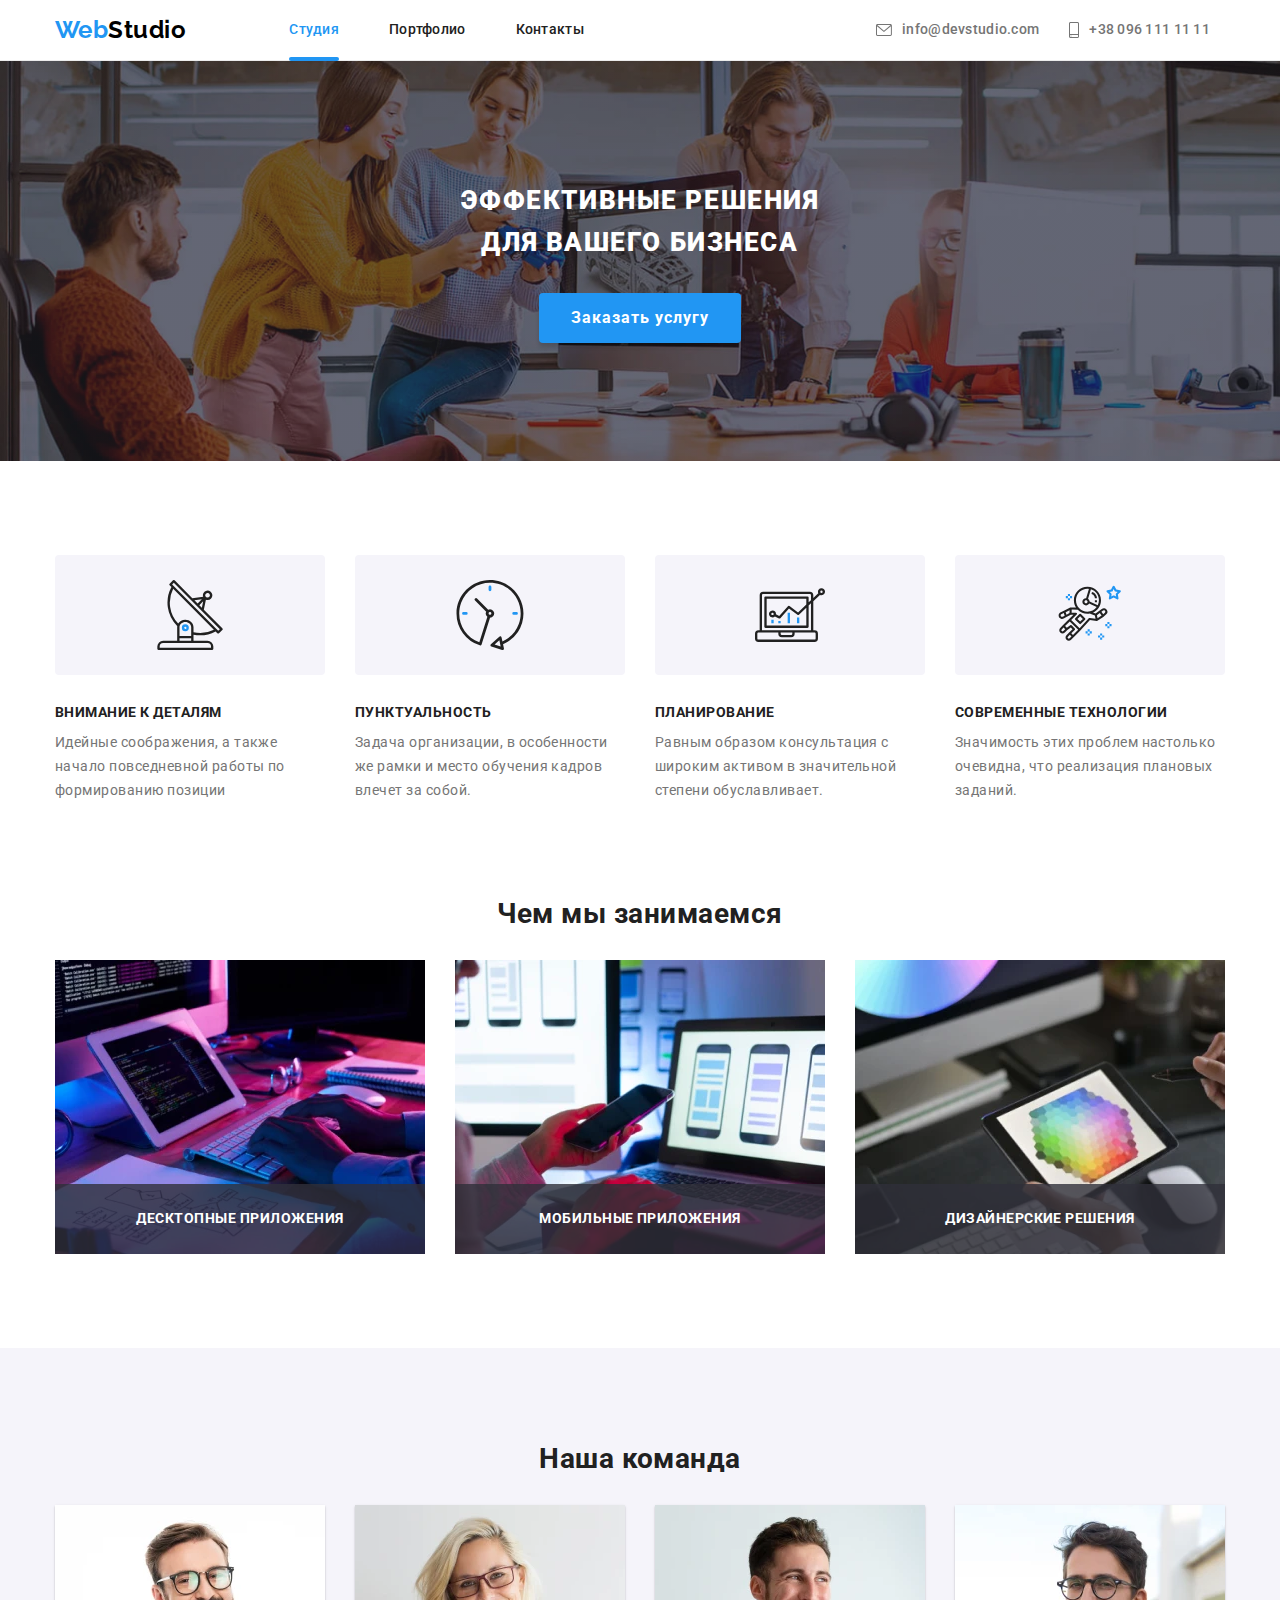
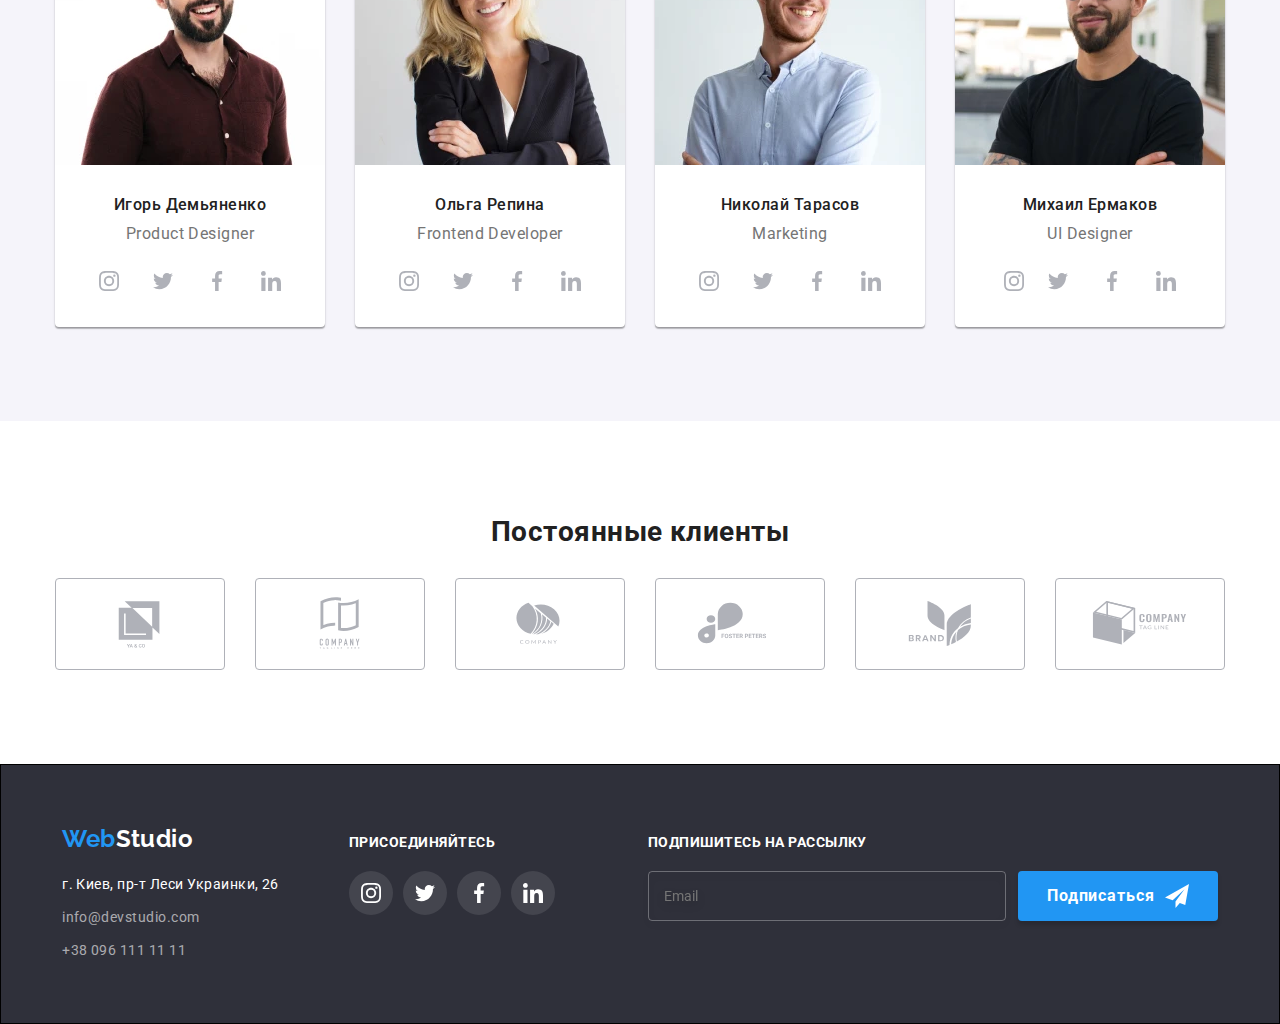
==== commit 65fced8f: "correction from mentor - mob-version and mob-menu" ====
--- a/index.html
+++ b/index.html
@@ -17,9 +17,9 @@
 
    <div class="main-navigation__container">
         <a class="logo" href="./index.html"><span class="logo__text">Web</span>Studio</a>
-        <button class="main-navigation__menu-button is-open" type="button" data-menu-data
+        <button class="main-navigation__menu-button" type="button" data-menu-data
         aria-controls="main-navigation__wrapper" aria-expanded="false">
-            <svg class="" aria-label="переключатель мобильного меню" width="32" height="32">
+            <svg class="main-navigation__icons" aria-label="переключатель мобильного меню" width="32" height="32">
                 <use class="main-navigation__icon-menu" href="./images/icons.svg#menu-mob"></use>
                 <use class="main-navigation__icon-close" href="./images/icons.svg#close-mob"></use>
             </svg>
@@ -38,26 +38,28 @@
                     </li>
                 </ul>
             </nav>
-            <ul class="contacts">
-                <li class="contacts__item">
-                    <a class="contacts__link contacts__link--style" href="tel:+380961111111">
-                        <svg class="contacts__icon" width="10" height="16">
-                            <use href="./images/icons.svg#smartphone"></use>
-                        </svg>+38 096 111 11 11</a>
-                </li>
-                <li class="contacts__item">
-                    <a class="contacts__link" href="mailto:info@devstudio.com">
-                        <svg class="contacts__icon" width="16" height="12">
-                            <use href="./images/icons.svg#envelope"></use>
-                        </svg>info@devstudio.com</a>
-                </li>
-            </ul>
-            <ul class="main-navigation__mobile-list">
-                <li class="main-navigation__mobile-item"><a class="main-navigation__mobile-lihk">Instagram</a></li>
-                <li class="main-navigation__mobile-item"><a class="main-navigation__mobile-lihk">Twitter</a></li>
-                <li class="main-navigation__mobile-item"><a class="main-navigation__mobile-lihk">Facebook</a></li>
-                <li class="main-navigation__mobile-item"><a class="main-navigation__mobile-lihk">LinkedIn</a></li>
-            </ul>
+            <div>
+                <ul class="contacts">
+                    <li class="contacts__item">
+                        <a class="contacts__link contacts__link--style" href="tel:+380961111111">
+                            <svg class="contacts__icon" width="10" height="16">
+                                <use href="./images/icons.svg#smartphone"></use>
+                            </svg>+38 096 111 11 11</a>
+                    </li>
+                    <li class="contacts__item">
+                        <a class="contacts__link" href="mailto:info@devstudio.com">
+                            <svg class="contacts__icon" width="16" height="12">
+                                <use href="./images/icons.svg#envelope"></use>
+                            </svg>info@devstudio.com</a>
+                    </li>
+                </ul>
+                <ul class="main-navigation__mobile-list">
+                    <li class="main-navigation__mobile-item"><a class="main-navigation__mobile-lihk">Instagram</a></li>
+                    <li class="main-navigation__mobile-item"><a class="main-navigation__mobile-lihk">Twitter</a></li>
+                    <li class="main-navigation__mobile-item"><a class="main-navigation__mobile-lihk">Facebook</a></li>
+                    <li class="main-navigation__mobile-item"><a class="main-navigation__mobile-lihk">LinkedIn</a></li>
+                </ul>
+            </div>
         </div>
     </div>
      
--- a/css/main.min.css
+++ b/css/main.min.css
@@ -3,6 +3,6 @@
  Consolas,  'Liberation Mono',  Menlo,- monospace;font-size:1em}small{font-size:80%}sub,sup{font-size:75%;line-height:0;position:relative;vertical-align:baseline}sub{bottom:-0.25em}sup{top:-0.5em}table{text-indent:0;border-color:inherit}button,input,optgroup,select,textarea{font-family:inherit;font-size:100%;line-height:1.15;margin:0}button,select{text-transform:none}button,[type='button'],[type='reset'],[type='submit']{-webkit-appearance:button}::-moz-focus-inner{border-style:none;padding:0}:-moz-focusring{outline:1px dotted ButtonText}:-moz-ui-invalid{box-shadow:none}legend{padding:0}progress{vertical-align:baseline}::-webkit-inner-spin-button,::-webkit-outer-spin-button{height:auto}[type='search']{-webkit-appearance:textfield;outline-offset:-2px}::-webkit-search-decoration{-webkit-appearance:none}::-webkit-file-upload-button{-webkit-appearance:button;font:inherit}summary{display:list-item}.menu,.contacts,.main-navigation__mobile-list,.skills__list,.images__list,.team__list,.socials-icons,.client__items,.footer__list,.footer-socials__items,.gallery-buttons,.gallery-projects{margin:0;padding:0;list-style:none}.skills,.images,.team,.client,.gallery{padding-top:60px;padding-bottom:60px}@media screen and (min-width: 1200px){.skills,.images,.team,.client,.gallery{padding-top:94px;padding-bottom:94px}}.main-navigation__container,.hero__container,.skills__wrapper,.images__wrapper,.team__wrapper,.client__wrapper,.footer__wrapper,.gallery__wrapper{width:100vw;padding-left:15px;padding-right:15px;margin-left:auto;margin-right:auto}@media screen and (min-width: 480px){.main-navigation__container,.hero__container,.skills__wrapper,.images__wrapper,.team__wrapper,.client__wrapper,.footer__wrapper,.gallery__wrapper{width:480px}}@media screen and (min-width: 768px){.main-navigation__container,.hero__container,.skills__wrapper,.images__wrapper,.team__wrapper,.client__wrapper,.footer__wrapper,.gallery__wrapper{width:768px}}@media screen and (min-width: 1200px){.main-navigation__container,.hero__container,.skills__wrapper,.images__wrapper,.team__wrapper,.client__wrapper,.footer__wrapper,.gallery__wrapper{width:1200px}}.logo,.footer__logo{font-family:'Raleway',- sans-serif;font-weight:700;text-decoration:none}.button,.button__form,.footer-form__button,.gallery-buttons__button{font-weight:700;font-size:16px;line-height:1.88;letter-spacing:0.06em;border-radius:4px;border:hidden;color:#fff;background-color:#2196f3;cursor:pointer}.images__title,.team__title,.client__title{font-weight:700;font-size:28px;line-height:1.18;margin:0 0 30px;padding:0;text-align:center}.socials-icons,.footer-socials__items{display:flex;align-items:center;justify-content:center;text-decoration:none}.socials-icons__link,.footer-socials__link{display:flex;align-items:center;justify-content:center;width:44px;height:44px;border-radius:50%}body{color:#212121;background-color:#fff;font-family:"Roboto",sans-serif;letter-spacing:.03em}@media screen and (min-width: 768px){.header{border-bottom:1px solid #ECECEC}}.main-navigation__container{position:relative;display:flex;align-items:center;justify-content:space-between}@media screen and (min-width: 768px){.main-navigation__container .main-navigation__menu-button{display:none}}.logo{font-size:24px;line-height:1.17;padding-top:16px;padding-bottom:16px;color:#000000}.logo__text{color:#2196f3}.main-navigation__menu-button{display:inline-flex;margin:0;padding:0;border:none;background-color:transparent;z-index:20}.main-navigation__menu-button.is-open .main-navigation__icon-menu{display:block}.main-navigation__menu-button.is-open .main-navigation__icon-close{display:none}.main-navigation__menu-button .main-navigation__icon-close{display:block}.main-navigation__menu-button .main-navigation__icon-menu{display:none}.main-navigation__wrapper.is-open{display:none}@media screen and (max-width: 767px){.main-navigation__wrapper{display:block;position:fixed;top:0;left:0%;width:100%;background-color:#fff;padding-top:48px;z-index:10}}@media screen and (min-width: 768px){.main-navigation__wrapper.is-open{display:flex;flex-grow:1;justify-content:space-between}}.menu{margin-bottom:130px;margin-left:25px}@media screen and (min-width: 480px){.menu{margin-bottom:302px}}@media screen and (min-width: 768px){.menu{display:flex;align-items:center;margin-bottom:0;margin-left:88px}}.menu__item:not(:last-child){margin-bottom:32px}@media screen and (min-width: 768px){.menu__item:not(:last-child){margin-bottom:0;margin-right:50px}}.menu__link{position:relative;display:block;font-weight:500;font-size:30px;line-height:1.18;color:inherit;text-decoration:none;letter-spacing:0.02em}.menu__link.current{color:#2196f3}.menu__link:hover,.menu__link:focus{color:#2196f3}.menu__link{transition:color 250ms cubic-bezier(0.4, 0, 0.2, 1)}@media screen and (min-width: 480px){.menu__link{font-size:40px}}@media screen and (min-width: 768px){.menu__link{font-size:14px;line-height:1.14}.menu__link.current::after{position:absolute;content:'';width:100%;height:4px;bottom:-23px;left:0;background:#2196f3;border-radius:2px}}.contacts{margin-bottom:64px;margin-left:25px}@media screen and (min-width: 768px){.contacts{display:flex;flex-direction:column-reverse;margin-bottom:0;padding-left:0}}@media screen and (min-width: 1200px){.contacts{display:flex;flex-direction:row-reverse;align-items:center;margin-bottom:0;padding-left:0}}@media screen and (max-width: 767px){.contacts__item:not(:last-child){margin-bottom:32px}}@media screen and (min-width: 768px){.contacts__item:last-child{margin-bottom:10px}}@media screen and (min-width: 1200px){.contacts__item:last-child{margin-right:30px;margin-bottom:0}}.contacts__link{color:#757575;font-weight:500;font-size:20px;line-height:1.17;text-decoration:none;letter-spacing:0.02em;color:#757575}.contacts__link--style{font-weight:500;font-size:25px;line-height:1.18;color:#2196f3}@media screen and (min-width: 480px){.contacts__link{font-size:24px}.contacts__link--style{font-size:34px}}@media screen and (min-width: 768px){.contacts__link{display:flex;align-items:center;font-size:14px;line-height:1.14;color:#757575}.contacts__link:hover,.contacts__link:focus{color:#2196f3}.contacts__link{transition:color 250ms cubic-bezier(0.4, 0, 0.2, 1)}}.contacts__icon{display:none}@media screen and (min-width: 768px){.contacts__icon{display:flex;margin-right:10px;fill:currentColor}.menu__link .contacts__icon{transition:color 250ms cubic-bezier(0.4, 0, 0.2, 1)}}.main-navigation__mobile-list{display:flex;margin-bottom:48px;margin-left:25px}@media screen and (min-width: 767px){.main-navigation__mobile-list{display:none}}.main-navigation__mobile-item:not(:last-child){border-right:1px solid rgba(33,33,33,0.2);padding-right:10px}.main-navigation__mobile-item:not(:first-child){padding-left:10px}.main-navigation__mobile-lihk{font-weight:500;font-size:10px;line-height:1.22;color:#2196f3}@media screen and (min-width: 480px){.main-navigation__mobile-lihk{font-size:18px}}@media screen and (min-width: 768px){.main-navigation{display:flex}}.hero{text-align:center;padding-top:118px;padding-bottom:118px;background-color:#2f303a;background-position:center;background-size:cover;background-repeat:no-repeat}@media screen and (max-width: 480px){.hero{background-image:linear-gradient(to right, rgba(47,48,58,0.4), rgba(47,48,58,0.4)),url("../images/hero-img/header_sm.jpg");background-image:linear-gradient(to right, rgba(47,48,58,0.4), rgba(47,48,58,0.4)),-webkit-image-set(url("../images/hero-img/header_sm.webp") 1x)}}@media screen and (max-width: 480px) and (min-device-pixel-ratio: 2), screen and (max-width: 480px) and (-moz-min-device-pixel-ratio: 2), screen and (max-width: 480px) and (-o-min-device-pixel-ratio: 2 / 1), screen and (max-width: 480px) and (-webkit-min-device-pixel-ratio: 2), screen and (max-width: 480px) and (min-resolution: 192dpi), screen and (max-width: 480px) and (min-resolution: 2dppx){.hero{background-image:linear-gradient(to right, rgba(47,48,58,0.4), rgba(47,48,58,0.4)),url("../images/hero-img/header_sm@2x.jpg");background-image:linear-gradient(to right, rgba(47,48,58,0.4), rgba(47,48,58,0.4)),-webkit-image-set(url("../images/hero-img/header_sm@2x.webp") 2x)}}@media screen and (min-width: 481px) and (max-width: 768px){.hero{background-image:linear-gradient(to right, rgba(47,48,58,0.4), rgba(47,48,58,0.4)),url("../images/hero-img/header_md.jpg");background-image:linear-gradient(to right, rgba(47,48,58,0.4), rgba(47,48,58,0.4)),-webkit-image-set(url("../images/hero-img/header_md.webp") 1x)}}@media screen and (min-width: 481px) and (max-width: 768px) and (min-device-pixel-ratio: 2), screen and (min-width: 481px) and (max-width: 768px) and (-moz-min-device-pixel-ratio: 2), screen and (min-width: 481px) and (max-width: 768px) and (-o-min-device-pixel-ratio: 2 / 1), screen and (min-width: 481px) and (max-width: 768px) and (-webkit-min-device-pixel-ratio: 2), screen and (min-width: 481px) and (max-width: 768px) and (min-resolution: 192dpi), screen and (min-width: 481px) and (max-width: 768px) and (min-resolution: 2dppx){.hero{background-image:linear-gradient(to right, rgba(47,48,58,0.4), rgba(47,48,58,0.4)),url("../images/hero-img/header_md@2x.jpg");background-image:linear-gradient(to right, rgba(47,48,58,0.4), rgba(47,48,58,0.4)),-webkit-image-set(url("../images/hero-img/header_md@2x.webp") 2x)}}@media screen and (min-width: 769px) and (max-width: 1600px){.hero{background-image:linear-gradient(to right, rgba(47,48,58,0.4), rgba(47,48,58,0.4)),url("../images/hero-img/header_lg.jpg");background-image:linear-gradient(to right, rgba(47,48,58,0.4), rgba(47,48,58,0.4)),-webkit-image-set(url("../images/hero-img/header_lg.webp") 1x)}}@media screen and (min-width: 769px) and (max-width: 1600px) and (min-device-pixel-ratio: 2), screen and (min-width: 769px) and (max-width: 1600px) and (-moz-min-device-pixel-ratio: 2), screen and (min-width: 769px) and (max-width: 1600px) and (-o-min-device-pixel-ratio: 2 / 1), screen and (min-width: 769px) and (max-width: 1600px) and (-webkit-min-device-pixel-ratio: 2), screen and (min-width: 769px) and (max-width: 1600px) and (min-resolution: 192dpi), screen and (min-width: 769px) and (max-width: 1600px) and (min-resolution: 2dppx){.hero{background-image:linear-gradient(to right, rgba(47,48,58,0.4), rgba(47,48,58,0.4)),url("../images/hero-img/header_lg@2x.jpg");background-image:linear-gradient(to right, rgba(47,48,58,0.4), rgba(47,48,58,0.4)),-webkit-image-set(url("../images/hero-img/header_lg@2x.webp") 2x);margin-left:auto;margin-right:auto}}.hero__title{width:300px;font-weight:900;font-size:20px;line-height:1.62;letter-spacing:0.06em;text-align:center;text-transform:uppercase;color:#fff;margin:0 auto 30px}@media screen and (min-width: 480px){.hero__title{width:360px;font-size:26px}}.button{padding:10px 32px;box-shadow:0px 4px 4px rgba(0,0,0,0.15);transition:background-color 250ms cubic-bezier(0.4, 0, 0.2, 1)}.button:hover,.button:focus{background-color:#188ce8}.backdrop{position:fixed;left:0;top:0;width:100vw;height:100vh;background:rgba(0,0,0,0.2);opacity:1;visibility:visible;transition:opacity 250ms cubic-bezier(0.4, 0, 0.2, 1),visibility 250ms cubic-bezier(0.4, 0, 0.2, 1),transform 250ms cubic-bezier(0.4, 0, 0.2, 1);z-index:20}.backdrop.is-hidden{opacity:0;pointer-events:none;visibility:hidden}.backdrop__form{position:absolute;top:50%;left:50%;transform:translate(-50%, -50%) scale(1);background-color:#fff;box-shadow:0px 1px 3px rgba(0,0,0,0.12),0px 1px 1px rgba(0,0,0,0.14),0px 2px 1px rgba(0,0,0,0.2);border-radius:4px;transition:transform 250ms cubic-bezier(0.4, 0, 0.2, 1)}.backdrop.is-hidden .backdrop__form{transform:translate(-50%, -50%) scale(0.5)}@media screen and (min-width: 480px){.backdrop__form{width:450px;height:609px}}@media screen and (min-width: 1200px){.backdrop__form{width:528px;height:581px}}.backdrop__button{position:absolute;top:4px;right:4px;padding:0;width:30px;height:30px;border:1px solid rgba(0,0,0,0.1);border-radius:50%;background-color:#fff;cursor:pointer}.backdrop__button:hover,.backdrop__button:focus{color:#2196f3}@media screen and (min-width: 480px){.backdrop__button{top:8px;right:8px}}.backdrop__icon{fill:currentColor;transition:color 250ms cubic-bezier(0.4, 0, 0.2, 1)}.form{width:90vw;padding:20px}@media screen and (min-width: 480px){.form{width:450px;height:609px;padding:40px}}@media screen and (min-width: 1200px){.form{width:528px;height:581px}}.form__title{font-size:20px;line-height:1.5;text-align:center;margin:0;margin-bottom:12px}@media screen and (min-width: 1200px){.form__title{line-height:1.15}}.form__field{position:relative;display:flex;flex-direction:column;font-weight:400;font-size:12px;line-height:1.16;letter-spacing:0.01em;color:#757575}.form__text{margin-bottom:4px}.form__icon{position:absolute;top:58%;left:12px;transform:translateY(-58%)}.form__field:focus-within>.form__icon{fill:#2196f3}.form__inputs{width:80vw;border:1px solid rgba(33,33,33,0.2);border-radius:4px;margin-bottom:10px;padding:12px 13px;padding-left:42px;outline:transparent}.form__inputs:focus-within{border-color:#2196f3}@media screen and (min-width: 480px){.form__inputs{width:370px}}@media screen and (min-width: 1200px){.form__inputs{width:448px}}.form__textarea{width:80vw;border:1px solid rgba(33,33,33,0.2);border-radius:4px;margin-bottom:20px;padding:16px 12px;resize:none;outline:none}.form__textarea::placeholder{letter-spacing:0.01em;color:rgba(117,117,117,0.5)}.form__textarea:focus-within{border-color:#2196f3}@media screen and (min-width: 480px){.form__textarea{width:370px}}@media screen and (min-width: 1200px){.form__textarea{width:448px}}.checkbox{display:flex;align-items:center;justify-content:center;margin-bottom:20px}.checkbox__field{position:absolute;width:1px;height:1px;max-width:-1px;border:0;padding:0;clip:rect(0 0 0 0);overflow:hidden}.checkbox__icon{width:15px;height:15px;border:1px solid #212121;border-radius:4px;cursor:pointer;margin-right:8px}.checkbox__field:checked+.checkbox__icon{border-color:#2196f3;background-color:#2196f3;background-image:url("../images/check.svg");background-size:contain;background-position:center;background-origin:border-box;background-repeat:no-repeat}.checkbox__text{font-weight:400;font-size:12px;line-height:1.17;color:var(--icon-sub-text);margin:0}@media screen and (min-width: 480px){.checkbox__text{display:flex}}@media screen and (min-width: 1200px){.checkbox__text{font-size:14px;line-height:1.71}}.button__form{display:block;margin-left:auto;margin-right:auto;padding:10px 55px;transition:background-color 250ms cubic-bezier(0.4, 0, 0.2, 1),box-shadow 250ms cubic-bezier(0.4, 0, 0.2, 1)}.button__form:hover,.button__form:focus{box-shadow:0px 4px 4px rgba(0,0,0,0.15)}@media screen and (min-width: 768px){.skills__list{display:flex;justify-content:center}}@media screen and (max-width: 1199px){.skills__list{flex-wrap:wrap}}.skills__items{width:100%}@media screen and (max-width: 767px){.skills__items:not(:last-child){margin-bottom:30px}}@media screen and (min-width: 768px){.skills__items{width:354px;margin-right:30px;margin-bottom:30px}.skills__items:nth-of-type(2n){margin-right:0}.skills__items:nth-last-child(-n+2){margin-bottom:0}}@media screen and (min-width: 1200px){.skills__items{margin-bottom:0}.skills__items:not(:last-child){margin-right:30px}}.skills__icons{display:flex;align-items:center;justify-content:center;height:120px;background-color:#f5f4fa;margin-bottom:30px;border-radius:4px}.skills__title{font-weight:700;font-size:14px;line-height:1.14;text-transform:uppercase;margin:0;margin-bottom:10px;padding:0}@media screen and (max-width: 767px){.skills__title{text-align:center}}.skills__text{font-weight:400;font-size:14px;line-height:1.71;margin:0;padding:0;color:#757575}.images{padding-top:0}@media screen and (max-width: 1199px){.images{display:none}}.images__list{display:flex}.images__items{position:relative}.images__items:not(:last-child){margin-right:30px}.images__img{display:block}.images__text{position:absolute;bottom:0;left:0;width:370px;height:70px;font-weight:700;font-size:14px;line-height:1.14;color:#fff;text-align:center;padding-top:27px;padding-bottom:27px;margin:0;text-transform:uppercase;background:rgba(47,48,58,0.8)}.team{background-color:#f5f4fa}@media screen and (min-width: 768px){.team__list{display:flex;justify-content:center;margin-right:-30px;margin-bottom:-30px}}@media screen and (max-width: 1199px){.team__list{flex-wrap:wrap}}.team__items{text-align:center;background-color:#fff;box-shadow:0px 1px 3px rgba(0,0,0,0.12),0px 1px 1px rgba(0,0,0,0.14),0px 2px 1px rgba(0,0,0,0.2);border-radius:0px 0px 4px 4px}@media screen and (max-width: 767px){.team__items:not(:last-child){margin-bottom:16px}}@media screen and (min-width: 768px){.team__items{flex-basis:calc(100% / 2 - 30px);margin-right:30px;margin-bottom:30px}}@media screen and (min-width: 1200px){.team__items{flex-basis:calc(100% / 4 - 30px)}}.team__img{display:block;max-width:100%;height:auto;margin-left:auto;margin-right:auto}.team__content{padding-top:30px;padding-bottom:24px}.team__subtitle{font-weight:500;font-size:16px;line-height:1.19;margin-top:0;margin-bottom:10px}.team__text{font-weight:400;font-size:16px;line-height:1.19;color:#757575;margin:0;margin-bottom:16px}.socials-icons__list:not(:last-child){margin-right:10px}.socials-icons__link{color:#afb1b8;transition:background-color 250ms cubic-bezier(0.4, 0, 0.2, 1)}.socials-icons__link:hover,.socials-icons__link:focus{color:#fff;background-color:#2196f3}.socials-icons__icon{fill:currentColor;transition:color 250ms cubic-bezier(0.4, 0, 0.2, 1)}.client__items{display:flex;align-items:center;justify-content:center;margin-right:-30px;margin-bottom:-30px}@media screen and (max-width: 1199px){.client__items{flex-wrap:wrap}}.client__list{flex-basis:calc(100% / 2 - 30px);margin-right:30px;margin-bottom:30px}@media screen and (min-width: 768px){.client__list{flex-basis:calc(100% / 3 - 30px)}}.client__link{display:flex;flex-wrap:wrap;align-items:center;justify-content:center;color:#afb1b8;border:1px solid #afb1b8;border-radius:4px;width:100%;height:92px;transition:border 250ms cubic-bezier(0.4, 0, 0.2, 1)}.client__link:hover,.client__link:focus{color:#2196f3;border:1px solid #2196f3}@media screen and (min-width: 480px){.client__link{width:210px}}@media screen and (min-width: 768px){.client__link{width:226px}}@media screen and (min-width: 1200px){.client__link{width:170px}}.client__icon{fill:currentColor;transition:color 250ms cubic-bezier(0.4, 0, 0.2, 1)}.footer{font-weight:400;font-size:14px;line-height:1.71;border:1px solid #000000;padding-top:60px;padding-bottom:60px;background-color:#2f303a}@media screen and (max-width: 1199px){.footer{text-align:center}}@media screen and (min-width: 1200px){.footer{height:252px}}@media screen and (min-width: 768px){.footer__wrapper{display:flex;flex-wrap:wrap;justify-content:center;align-items:baseline}}@media screen and (min-width: 1200px){.footer__wrapper{display:flex;justify-content:flex-start;align-items:baseline}}@media screen and (min-width: 768px){.footer__contacts{margin-right:165px}}@media screen and (min-width: 1070px){.footer__contacts{margin-right:300px}}@media screen and (min-width: 1200px){.footer__contacts{margin-right:70px}}.footer__logo{display:block;font-size:24px;line-height:1.17;text-decoration:none;color:#fff;margin-bottom:20px}.footer__text{color:#2196f3}.footer__addresses{text-decoration:none;color:#fff;font-style:inherit;margin-bottom:60px}.footer__item:not(:last-child){margin-bottom:8px}@media screen and (min-width: 1200px){.footer__item:not(:last-child){margin-bottom:9px}}.footer__link{text-decoration:none;color:#fff;font-style:inherit}.footer__link--color{color:rgba(255,255,255,0.6)}@media screen and (max-width: 767px){.footer__social{margin-bottom:60px}}@media screen and (min-width: 1200px){.footer__social{margin-right:93px}}.footer-social__title{font-weight:700;font-size:14px;line-height:1.14;text-transform:uppercase;color:#fff;margin-top:0;margin-bottom:20px}.footer-socials__list:not(:last-child){margin-right:10px}.footer-socials__link{background-color:rgba(255,255,255,0.1);border-radius:50%;transition:background-color 250ms cubic-bezier(0.4, 0, 0.2, 1)}.footer-socials__link:hover,.footer-socials__link:focus{color:#ffffff;background-color:#2196f3}.footer-socials__icon{fill:#fff}.footer-form__text{font-weight:700;line-height:1.14;text-transform:uppercase;margin-top:0;margin-bottom:20px;color:#fff}@media screen and (min-width: 1200px){.footer-form__subscribe{display:flex;align-content:center;align-items:center}}.footer-form__field{width:100%;padding:10px 15px;border:1px solid rgba(255,255,255,0.3);filter:drop-shadow(0px 4px 4px rgba(0,0,0,0.15));border-radius:4px;color:#fff;background-color:transparent;outline:transparent}@media screen and (max-width: 1199px){.footer-form__field{margin-bottom:20px}}@media screen and (min-width: 480px){.footer-form__field{width:450px}}@media screen and (min-width: 1200px){.footer-form__field{width:358px;margin-right:12px}}.footer-form__button{display:flex;align-items:center;justify-content:center;width:200px;height:50px;margin-right:auto;margin-left:auto;padding:0;transition:background-color 250ms cubic-bezier(0.4, 0, 0.2, 1)}.footer-form__button:hover,.footer-form__button:focus{background-color:#188ce8}.button__icon{margin-left:10px;fill:#fff}.gallery-buttons{display:flex;flex-wrap:wrap;margin-bottom:50px}@media screen and (min-width: 768px){.gallery-buttons{justify-content:center}}.gallery-buttons__item{margin-bottom:15px}.gallery-buttons__item:not(:last-child){margin-right:8px}.gallery-buttons__item:nth-of-type(n+4){margin-bottom:0}@media screen and (min-width: 760px){.gallery-buttons__item{margin-bottom:0}}.gallery-buttons__button{font-weight:500;line-height:1.62;color:inherit;letter-spacing:inherit;box-shadow:none;background-color:#f5f4fa;transition:background-color 250ms cubic-bezier(0.4, 0, 0.2, 1),color 250ms cubic-bezier(0.4, 0, 0.2, 1),box-shadow 250ms cubic-bezier(0.4, 0, 0.2, 1)}.gallery-buttons__button:hover,.gallery-buttons__button:focus{background-color:#2196f3;color:#fff;box-shadow:0px 3px 1px rgba(0,0,0,0.1),0px 1px 2px rgba(0,0,0,0.08),0px 2px 2px rgba(0,0,0,0.12)}@media screen and (min-width: 480px){.gallery-buttons__button{padding:6px 22px}}@media screen and (min-width: 768px){.gallery-projects{display:flex;flex-wrap:wrap;margin-bottom:-30px;margin-right:-30px}}.gallery-projects__list{position:relative}.gallery-projects__list:not(:last-child){margin-bottom:30px}@media screen and (min-width: 768px){.gallery-projects__list{flex-basis:calc(100% / 2 - 30px);margin-bottom:30px;margin-right:30px}}@media screen and (min-width: 1200px){.gallery-projects__list{flex-basis:calc(100% / 3 - 30px)}}.gallery-projects__link{display:flex;flex-direction:column;height:100%;text-decoration:none;color:inherit;transition:background-color 250ms cubic-bezier(0.4, 0, 0.2, 1),box-shadow 250ms cubic-bezier(0.4, 0, 0.2, 1)}.gallery-projects__link:hover,.gallery-projects__link:focus{background-color:#fff;box-shadow:0px 1px 1px rgba(0,0,0,0.12),0px 4px 4px rgba(0,0,0,0.06),1px 4px 6px rgba(0,0,0,0.16)}.gallery-projects__wrapper{position:relative;overflow:hidden}.gallery-projects__image{width:100%;height:auto;display:block;border:hidden}.gallery-projects__article{position:absolute;top:0;left:0;height:100%;font-weight:400;font-size:14px;line-height:1.56;margin:0;padding:30px 24px;color:#fff;background:rgba(33,150,243,0.9);transform:translateY(100%);transition:transform 250ms cubic-bezier(0.4, 0, 0.2, 1)}.gallery-projects__link:hover .gallery-projects__article,.gallery-projects__link:focus .gallery-projects__article{transform:translateY(0)}@media screen and (min-width: 425px){.gallery-projects__article{padding:77px 24px;font-size:18px}}@media screen and (min-width: 1200px){.gallery-projects__article{padding:63px 24px}}.gallery-projects__container{flex-grow:1;padding:20px 24px;border:1px solid #eeeeee;border-top:0}.gallery-projects__title{font-weight:700;font-size:18px;line-height:2;letter-spacing:0.06em;margin-top:0;margin-bottom:4px}.gallery-projects__text{font-weight:400;font-size:16px;line-height:1.88;color:#757575;margin:0}
+ monospace;font-size:1em}small{font-size:80%}sub,sup{font-size:75%;line-height:0;position:relative;vertical-align:baseline}sub{bottom:-0.25em}sup{top:-0.5em}table{text-indent:0;border-color:inherit}button,input,optgroup,select,textarea{font-family:inherit;font-size:100%;line-height:1.15;margin:0}button,select{text-transform:none}button,[type='button'],[type='reset'],[type='submit']{-webkit-appearance:button}::-moz-focus-inner{border-style:none;padding:0}:-moz-focusring{outline:1px dotted ButtonText}:-moz-ui-invalid{box-shadow:none}legend{padding:0}progress{vertical-align:baseline}::-webkit-inner-spin-button,::-webkit-outer-spin-button{height:auto}[type='search']{-webkit-appearance:textfield;outline-offset:-2px}::-webkit-search-decoration{-webkit-appearance:none}::-webkit-file-upload-button{-webkit-appearance:button;font:inherit}summary{display:list-item}.menu,.contacts,.main-navigation__mobile-list,.skills__list,.images__list,.team__list,.socials-icons,.client__items,.footer__list,.footer-socials__items,.gallery-buttons,.gallery-projects{margin:0;padding:0;list-style:none}.skills,.images,.team,.client,.gallery{padding-top:60px;padding-bottom:60px}@media screen and (min-width: 1200px){.skills,.images,.team,.client,.gallery{padding-top:94px;padding-bottom:94px}}.main-navigation__container,.main-navigation__wrapper,.hero__container,.skills__wrapper,.images__wrapper,.team__wrapper,.client__wrapper,.footer__wrapper,.gallery__wrapper{width:100%;padding-left:15px;padding-right:15px;margin-left:auto;margin-right:auto}@media screen and (min-width: 480px){.main-navigation__container,.main-navigation__wrapper,.hero__container,.skills__wrapper,.images__wrapper,.team__wrapper,.client__wrapper,.footer__wrapper,.gallery__wrapper{width:480px}}@media screen and (min-width: 768px){.main-navigation__container,.main-navigation__wrapper,.hero__container,.skills__wrapper,.images__wrapper,.team__wrapper,.client__wrapper,.footer__wrapper,.gallery__wrapper{width:768px}}@media screen and (min-width: 1200px){.main-navigation__container,.main-navigation__wrapper,.hero__container,.skills__wrapper,.images__wrapper,.team__wrapper,.client__wrapper,.footer__wrapper,.gallery__wrapper{width:1200px}}.logo,.footer__logo{font-family:'Raleway',+ sans-serif;font-weight:700;text-decoration:none}.button,.button__form,.footer-form__button,.gallery-buttons__button{font-weight:700;font-size:16px;line-height:1.88;letter-spacing:0.06em;border-radius:4px;border:hidden;color:#fff;background-color:#2196f3;cursor:pointer}.images__title,.team__title,.client__title{font-weight:700;font-size:28px;line-height:1.18;margin:0 0 30px;padding:0;text-align:center}.socials-icons,.footer-socials__items{display:flex;align-items:center;justify-content:center;text-decoration:none}.socials-icons__link,.footer-socials__link{display:flex;align-items:center;justify-content:center;width:44px;height:44px;border-radius:50%}body{color:#212121;background-color:#fff;font-family:"Roboto",sans-serif;letter-spacing:.03em}@media screen and (min-width: 768px){.header{border-bottom:1px solid #ECECEC}}.main-navigation__container{position:relative;display:flex;align-items:center;justify-content:space-between}@media screen and (min-width: 768px){.main-navigation__container .main-navigation__menu-button{display:none}}.logo{font-size:24px;line-height:1.17;padding-top:16px;padding-bottom:16px;color:#000000}.logo__text{color:#2196f3}.main-navigation__menu-button{display:inline-flex;margin:0;padding:0;border:none;background-color:transparent;z-index:20}.main-navigation__menu-button .main-navigation__icon-menu{display:block}.main-navigation__menu-button .main-navigation__icon-close{display:none}.main-navigation__menu-button.is-open .main-navigation__icon-close{display:block}.main-navigation__menu-button.is-open .main-navigation__icon-menu{display:none}.main-navigation__menu-button.is-open{position:fixed;top:22px;right:23px}.main-navigation__icon-close,.main-navigation__icon-menu{transition:fill 250ms cubic-bezier(0.4, 0, 0.2, 1)}.main-navigation__icon-close:hover,.main-navigation__icon-close:focus,.main-navigation__icon-menu:hover,.main-navigation__icon-menu:focus{fill:#2196f3}.main-navigation__wrapper.is-open{display:none}@media screen and (max-width: 767px){.main-navigation__wrapper{position:fixed;top:0;left:0%;width:100%;height:100%;display:flex;flex-direction:column;justify-content:space-between;background-color:#fff;padding-top:48px;z-index:10}}@media screen and (min-width: 768px){.main-navigation__wrapper.is-open{display:flex;flex-grow:1;justify-content:space-between}}.menu{margin-left:25px}@media screen and (min-width: 768px){.menu{display:flex;align-items:center;margin-bottom:0;margin-left:88px}}.menu__item:not(:last-child){margin-bottom:32px}@media screen and (min-width: 768px){.menu__item:not(:last-child){margin-bottom:0;margin-right:50px}}.menu__link{position:relative;display:block;font-weight:500;font-size:30px;line-height:1.18;color:inherit;text-decoration:none;letter-spacing:0.02em}.menu__link.current{color:#2196f3}.menu__link:hover,.menu__link:focus{color:#2196f3}.menu__link{transition:color 250ms cubic-bezier(0.4, 0, 0.2, 1)}@media screen and (min-width: 480px){.menu__link{font-size:40px}}@media screen and (min-width: 768px){.menu__link{font-size:14px;line-height:1.14}.menu__link.current::after{position:absolute;content:'';width:100%;height:4px;bottom:-23px;left:0;background:#2196f3;border-radius:2px}}.contacts{margin-bottom:64px;margin-left:25px}@media screen and (min-width: 768px){.contacts{display:flex;flex-direction:column-reverse;margin-bottom:0;margin-left:0}}@media screen and (min-width: 1200px){.contacts{display:flex;flex-direction:row-reverse;align-items:center}}@media screen and (max-width: 767px){.contacts__item:not(:last-child){margin-bottom:32px}}@media screen and (min-width: 768px){.contacts__item:last-child{margin-bottom:10px}}@media screen and (min-width: 1200px){.contacts__item:last-child{margin-right:30px;margin-bottom:0}}.contacts__link{color:#757575;font-weight:500;font-size:20px;line-height:1.17;text-decoration:none;letter-spacing:0.02em;color:#757575}.contacts__link--style{font-weight:500;font-size:25px;line-height:1.18;color:#2196f3}@media screen and (min-width: 480px){.contacts__link{font-size:24px}.contacts__link--style{font-size:34px}}@media screen and (min-width: 768px){.contacts__link{display:flex;align-items:center;font-size:14px;line-height:1.14;color:#757575}.contacts__link:hover,.contacts__link:focus{color:#2196f3}.contacts__link{transition:color 250ms cubic-bezier(0.4, 0, 0.2, 1)}}.contacts__icon{display:none}@media screen and (min-width: 768px){.contacts__icon{display:flex;margin-right:10px;fill:currentColor}.menu__link .contacts__icon{transition:color 250ms cubic-bezier(0.4, 0, 0.2, 1)}}.main-navigation__mobile-list{display:flex;margin-bottom:48px;margin-left:25px}@media screen and (min-width: 767px){.main-navigation__mobile-list{display:none}}.main-navigation__mobile-item:not(:last-child){border-right:1px solid rgba(33,33,33,0.2);padding-right:10px}.main-navigation__mobile-item:not(:first-child){padding-left:10px}.main-navigation__mobile-lihk{font-weight:500;font-size:10px;line-height:1.22;color:#2196f3}@media screen and (min-width: 480px){.main-navigation__mobile-lihk{font-size:18px}}@media screen and (min-width: 768px){.main-navigation{display:flex}}.hero{text-align:center;padding-top:118px;padding-bottom:118px;background-color:#2f303a;background-position:center;background-size:cover;background-repeat:no-repeat}@media screen and (max-width: 479px){.hero{background-image:linear-gradient(to right, rgba(47,48,58,0.4), rgba(47,48,58,0.4)),url("../images/hero-img/header_sm.jpg");background-image:linear-gradient(to right, rgba(47,48,58,0.4), rgba(47,48,58,0.4)),-webkit-image-set(url("../images/hero-img/header_sm.webp") 1x)}}@media screen and (max-width: 479px) and (min-device-pixel-ratio: 2), screen and (max-width: 479px) and (-moz-min-device-pixel-ratio: 2), screen and (max-width: 479px) and (-o-min-device-pixel-ratio: 2 / 1), screen and (max-width: 479px) and (-webkit-min-device-pixel-ratio: 2), screen and (max-width: 479px) and (min-resolution: 192dpi), screen and (max-width: 479px) and (min-resolution: 2dppx){.hero{background-image:linear-gradient(to right, rgba(47,48,58,0.4), rgba(47,48,58,0.4)),url("../images/hero-img/header_sm@2x.jpg");background-image:linear-gradient(to right, rgba(47,48,58,0.4), rgba(47,48,58,0.4)),-webkit-image-set(url("../images/hero-img/header_sm@2x.webp") 2x)}}@media screen and (min-width: 480px) and (max-width: 767px){.hero{background-image:linear-gradient(to right, rgba(47,48,58,0.4), rgba(47,48,58,0.4)),url("../images/hero-img/header_md.jpg");background-image:linear-gradient(to right, rgba(47,48,58,0.4), rgba(47,48,58,0.4)),-webkit-image-set(url("../images/hero-img/header_md.webp") 1x)}}@media screen and (min-width: 480px) and (max-width: 767px) and (min-device-pixel-ratio: 2), screen and (min-width: 480px) and (max-width: 767px) and (-moz-min-device-pixel-ratio: 2), screen and (min-width: 480px) and (max-width: 767px) and (-o-min-device-pixel-ratio: 2 / 1), screen and (min-width: 480px) and (max-width: 767px) and (-webkit-min-device-pixel-ratio: 2), screen and (min-width: 480px) and (max-width: 767px) and (min-resolution: 192dpi), screen and (min-width: 480px) and (max-width: 767px) and (min-resolution: 2dppx){.hero{background-image:linear-gradient(to right, rgba(47,48,58,0.4), rgba(47,48,58,0.4)),url("../images/hero-img/header_md@2x.jpg");background-image:linear-gradient(to right, rgba(47,48,58,0.4), rgba(47,48,58,0.4)),-webkit-image-set(url("../images/hero-img/header_md@2x.webp") 2x)}}@media screen and (min-width: 768px) and (max-width: 1600px){.hero{background-image:linear-gradient(to right, rgba(47,48,58,0.4), rgba(47,48,58,0.4)),url("../images/hero-img/header_lg.jpg");background-image:linear-gradient(to right, rgba(47,48,58,0.4), rgba(47,48,58,0.4)),-webkit-image-set(url("../images/hero-img/header_lg.webp") 1x)}}@media screen and (min-width: 768px) and (max-width: 1600px) and (min-device-pixel-ratio: 2), screen and (min-width: 768px) and (max-width: 1600px) and (-moz-min-device-pixel-ratio: 2), screen and (min-width: 768px) and (max-width: 1600px) and (-o-min-device-pixel-ratio: 2 / 1), screen and (min-width: 768px) and (max-width: 1600px) and (-webkit-min-device-pixel-ratio: 2), screen and (min-width: 768px) and (max-width: 1600px) and (min-resolution: 192dpi), screen and (min-width: 768px) and (max-width: 1600px) and (min-resolution: 2dppx){.hero{background-image:linear-gradient(to right, rgba(47,48,58,0.4), rgba(47,48,58,0.4)),url("../images/hero-img/header_lg@2x.jpg");background-image:linear-gradient(to right, rgba(47,48,58,0.4), rgba(47,48,58,0.4)),-webkit-image-set(url("../images/hero-img/header_lg@2x.webp") 2x);margin-left:auto;margin-right:auto}}.hero__title{width:100%;font-weight:900;font-size:20px;line-height:1.62;letter-spacing:0.06em;text-align:center;text-transform:uppercase;color:#fff;margin:0 auto 30px}@media screen and (min-width: 480px){.hero__title{width:360px;font-size:26px}}.button{padding:10px 32px;box-shadow:0px 4px 4px rgba(0,0,0,0.15);transition:background-color 250ms cubic-bezier(0.4, 0, 0.2, 1)}.button:hover,.button:focus{background-color:#188ce8}.backdrop{position:fixed;left:0;top:0;width:100vw;height:100vh;background:rgba(0,0,0,0.2);opacity:1;visibility:visible;transition:opacity 250ms cubic-bezier(0.4, 0, 0.2, 1),visibility 250ms cubic-bezier(0.4, 0, 0.2, 1),transform 250ms cubic-bezier(0.4, 0, 0.2, 1);z-index:20}.backdrop.is-hidden{opacity:0;pointer-events:none;visibility:hidden}.backdrop__form{width:100%;position:absolute;top:50%;left:50%;transform:translate(-50%, -50%) scale(1);background-color:#fff;box-shadow:0px 1px 3px rgba(0,0,0,0.12),0px 1px 1px rgba(0,0,0,0.14),0px 2px 1px rgba(0,0,0,0.2);border-radius:4px;transition:transform 250ms cubic-bezier(0.4, 0, 0.2, 1)}.backdrop.is-hidden .backdrop__form{transform:translate(-50%, -50%) scale(0.5)}@media screen and (min-width: 480px){.backdrop__form{width:450px;height:609px}}@media screen and (min-width: 1200px){.backdrop__form{width:528px;height:581px}}.backdrop__button{position:absolute;top:4px;right:20px;padding:0;width:30px;height:30px;border:1px solid rgba(0,0,0,0.1);border-radius:50%;background-color:#fff;cursor:pointer}.backdrop__button:hover,.backdrop__button:focus{color:#2196f3}@media screen and (min-width: 480px){.backdrop__button{top:8px;right:8px}}.backdrop__icon{fill:currentColor;transition:color 250ms cubic-bezier(0.4, 0, 0.2, 1)}.form{padding:30px 20px}@media screen and (min-width: 480px){.form{width:450px;height:609px;padding:40px}}@media screen and (min-width: 1200px){.form{width:528px;height:581px}}.form__title{font-size:20px;line-height:1.5;text-align:center;margin:0;margin-bottom:12px}@media screen and (min-width: 1200px){.form__title{line-height:1.15}}.form__field{position:relative;display:flex;flex-direction:column;font-weight:400;font-size:12px;line-height:1.16;letter-spacing:0.01em;color:#757575}.form__text{margin-bottom:4px}.form__icon{position:absolute;top:58%;left:12px;transform:translateY(-58%)}.form__field:focus-within>.form__icon{fill:#2196f3}.form__inputs{width:80vw;border:1px solid rgba(33,33,33,0.2);border-radius:4px;margin-bottom:10px;padding:12px 13px;padding-left:42px;outline:transparent}.form__inputs:focus-within{border-color:#2196f3}@media screen and (min-width: 480px){.form__inputs{width:370px}}@media screen and (min-width: 1200px){.form__inputs{width:448px}}.form__textarea{width:80vw;border:1px solid rgba(33,33,33,0.2);border-radius:4px;margin-bottom:20px;padding:16px 12px;resize:none;outline:none}.form__textarea::placeholder{letter-spacing:0.01em;color:rgba(117,117,117,0.5)}.form__textarea:focus-within{border-color:#2196f3}@media screen and (min-width: 480px){.form__textarea{width:370px}}@media screen and (min-width: 1200px){.form__textarea{width:448px}}.checkbox{display:flex;align-items:center;justify-content:center;margin-bottom:20px}.checkbox__field{position:absolute;width:1px;height:1px;max-width:-1px;border:0;padding:0;clip:rect(0 0 0 0);overflow:hidden}.checkbox__icon{width:15px;height:15px;border:1px solid #212121;border-radius:4px;cursor:pointer;margin-right:8px}.checkbox__field:checked+.checkbox__icon{border-color:#2196f3;background-color:#2196f3;background-image:url("../images/check.svg");background-size:contain;background-position:center;background-origin:border-box;background-repeat:no-repeat}.checkbox__text{font-weight:400;font-size:12px;line-height:1.17;color:var(--icon-sub-text);margin:0}@media screen and (min-width: 480px){.checkbox__text{display:flex}}@media screen and (min-width: 1200px){.checkbox__text{font-size:14px;line-height:1.71}}.button__form{display:block;margin-left:auto;margin-right:auto;padding:10px 55px;transition:background-color 250ms cubic-bezier(0.4, 0, 0.2, 1),box-shadow 250ms cubic-bezier(0.4, 0, 0.2, 1)}.button__form:hover,.button__form:focus{box-shadow:0px 4px 4px rgba(0,0,0,0.15)}@media screen and (min-width: 768px){.skills__list{display:flex;flex-wrap:wrap;justify-content:center}}@media screen and (max-width: 767px){.skills__items:not(:last-child){margin-bottom:30px}}@media screen and (min-width: 768px){.skills__items{width:354px;margin-right:30px;margin-bottom:30px}.skills__items:nth-of-type(2n){margin-right:0}.skills__items:nth-last-child(-n+2){margin-bottom:0}}@media screen and (min-width: 1200px){.skills__items{width:270px;margin-bottom:0}.skills__items:not(:last-child){margin-right:30px}}.skills__icons{display:flex;align-items:center;justify-content:center;height:120px;background-color:#f5f4fa;margin-bottom:30px;border-radius:4px}.skills__title{font-weight:700;font-size:14px;line-height:1.14;text-transform:uppercase;margin:0;margin-bottom:10px;padding:0}@media screen and (max-width: 767px){.skills__title{text-align:center}}.skills__text{font-weight:400;font-size:14px;line-height:1.71;margin:0;padding:0;color:#757575}.images{padding-top:0}@media screen and (max-width: 1199px){.images{display:none}}.images__list{display:flex}.images__items{position:relative}.images__items:not(:last-child){margin-right:30px}.images__img{display:block}.images__text{position:absolute;bottom:0;left:0;width:370px;height:70px;font-weight:700;font-size:14px;line-height:1.14;color:#fff;text-align:center;padding-top:27px;padding-bottom:27px;margin:0;text-transform:uppercase;background:rgba(47,48,58,0.8)}.team{background-color:#f5f4fa}@media screen and (min-width: 768px){.team__list{display:flex;justify-content:center}}@media screen and (max-width: 1199px){.team__list{flex-wrap:wrap}}.team__items{text-align:center;background-color:#fff;box-shadow:0px 1px 3px rgba(0,0,0,0.12),0px 1px 1px rgba(0,0,0,0.14),0px 2px 1px rgba(0,0,0,0.2);border-radius:0px 0px 4px 4px}@media screen and (max-width: 767px){.team__items:not(:last-child){margin-bottom:16px}}@media screen and (min-width: 768px){.team__items{margin-right:30px;margin-bottom:30px}.team__items:nth-of-type(2n){margin-right:0}.team__items:nth-last-child(-n+2){margin-bottom:0}}@media screen and (min-width: 1200px){.team__items{margin-bottom:0}.team__items:not(:last-child){margin-right:30px}}.team__img{display:block;width:100%;height:auto;margin-left:auto;margin-right:auto}.team__content{padding-top:30px;padding-bottom:24px}.team__subtitle{font-weight:500;font-size:16px;line-height:1.19;margin-top:0;margin-bottom:10px}.team__text{font-weight:400;font-size:16px;line-height:1.19;color:#757575;margin:0;margin-bottom:16px}.socials-icons__list:not(:last-child){margin-right:10px}.socials-icons__link{color:#afb1b8;transition:background-color 250ms cubic-bezier(0.4, 0, 0.2, 1)}.socials-icons__link:hover,.socials-icons__link:focus{color:#fff;background-color:#2196f3}.socials-icons__icon{fill:currentColor;transition:color 250ms cubic-bezier(0.4, 0, 0.2, 1)}.client__items{display:flex;align-items:center;justify-content:center}@media screen and (max-width: 1199px){.client__items{flex-wrap:wrap}}.client__list{width:calc(100% / 3);margin-right:30px;margin-bottom:30px}@media screen and (max-width: 767px){.client__list:nth-of-type(2n){margin-right:0}.client__list:nth-last-child(-n+2){margin-bottom:0}}@media screen and (min-width: 768px){.client__list{width:226px}.client__list:nth-of-type(3n){margin-right:0}.client__list:nth-last-child(-n+3){margin-bottom:0}}@media screen and (min-width: 1200px){.client__list{margin-bottom:0}.client__list:not(:last-child){margin-right:30px}}.client__link{display:flex;flex-wrap:wrap;align-items:center;justify-content:center;color:#afb1b8;border:1px solid #afb1b8;border-radius:4px;width:100%;height:92px;transition:border 250ms cubic-bezier(0.4, 0, 0.2, 1)}.client__link:hover,.client__link:focus{color:#2196f3;border:1px solid #2196f3}.client__icon{fill:currentColor;transition:color 250ms cubic-bezier(0.4, 0, 0.2, 1)}.footer{font-weight:400;font-size:14px;line-height:1.71;border:1px solid #000000;padding-top:60px;padding-bottom:60px;background-color:#2f303a}@media screen and (min-width: 1199px){.footer{display:flex}}@media screen and (max-width: 1199px){.footer{text-align:center}}@media screen and (min-width: 768px){.footer__wrapper{display:flex;justify-content:center;align-items:baseline}}@media screen and (max-width: 1199px){.footer__wrapper{flex-wrap:wrap}}@media screen and (min-width: 768px){.footer__contacts{margin-right:165px}}@media screen and (min-width: 1070px){.footer__contacts{margin-right:300px}}@media screen and (min-width: 1200px){.footer__contacts{margin-right:70px}}.footer__logo{display:block;font-size:24px;line-height:1.17;text-decoration:none;color:#fff;margin-bottom:20px}.footer__text{color:#2196f3}.footer__addresses{text-decoration:none;color:#fff;font-style:inherit}@media screen and (max-width: 1199px){.footer__addresses{margin-bottom:60px}}.footer__item:not(:last-child){margin-bottom:8px}@media screen and (min-width: 1200px){.footer__item:not(:last-child){margin-bottom:9px}}.footer__link{text-decoration:none;color:#fff;font-style:inherit}.footer__link--color{color:rgba(255,255,255,0.6)}@media screen and (max-width: 767px){.footer__social{margin-bottom:60px}}@media screen and (min-width: 1200px){.footer__social{margin-right:93px}}.footer-social__title{font-weight:700;font-size:14px;line-height:1.14;text-transform:uppercase;color:#fff;margin-top:0;margin-bottom:20px}.footer-socials__list:not(:last-child){margin-right:10px}.footer-socials__link{background-color:rgba(255,255,255,0.1);border-radius:50%;transition:background-color 250ms cubic-bezier(0.4, 0, 0.2, 1)}.footer-socials__link:hover,.footer-socials__link:focus{color:#ffffff;background-color:#2196f3}.footer-socials__icon{fill:#fff}.footer-form__text{font-weight:700;line-height:1.14;text-transform:uppercase;margin-top:0;margin-bottom:20px;color:#fff}@media screen and (min-width: 1200px){.footer-form__subscribe{display:flex;align-content:center;align-items:center}}.footer-form__field{width:100%;padding:16px 15px;border:1px solid rgba(255,255,255,0.3);filter:drop-shadow(0px 4px 4px rgba(0,0,0,0.15));border-radius:4px;color:#fff;background-color:transparent;outline:transparent}@media screen and (min-width: 480px){.footer-form__field{width:450px}}@media screen and (min-width: 1200px){.footer-form__field{width:358px;margin-right:12px}}@media screen and (max-width: 1199px){.footer-form__field{margin-bottom:20px}}.footer-form__button{display:flex;align-items:center;justify-content:center;width:200px;height:50px;margin-right:auto;margin-left:auto;padding:0;transition:background-color 250ms cubic-bezier(0.4, 0, 0.2, 1)}.footer-form__button:hover,.footer-form__button:focus{background-color:#188ce8}.button__icon{margin-left:10px;fill:#fff}.gallery-buttons{display:flex;flex-wrap:wrap;margin-bottom:50px}@media screen and (min-width: 768px){.gallery-buttons{justify-content:center}}.gallery-buttons__item{margin-bottom:15px}.gallery-buttons__item:not(:last-child){margin-right:8px}.gallery-buttons__item:nth-of-type(n+4){margin-bottom:0}@media screen and (min-width: 760px){.gallery-buttons__item{margin-bottom:0}}.gallery-buttons__button{font-weight:500;line-height:1.62;color:inherit;letter-spacing:inherit;box-shadow:none;background-color:#f5f4fa;transition:background-color 250ms cubic-bezier(0.4, 0, 0.2, 1),color 250ms cubic-bezier(0.4, 0, 0.2, 1),box-shadow 250ms cubic-bezier(0.4, 0, 0.2, 1)}.gallery-buttons__button:hover,.gallery-buttons__button:focus{background-color:#2196f3;color:#fff;box-shadow:0px 3px 1px rgba(0,0,0,0.1),0px 1px 2px rgba(0,0,0,0.08),0px 2px 2px rgba(0,0,0,0.12)}@media screen and (min-width: 480px){.gallery-buttons__button{padding:6px 22px}}@media screen and (min-width: 768px){.gallery-projects{display:flex;flex-wrap:wrap}}.gallery-projects__list{position:relative}.gallery-projects__list:not(:last-child){margin-bottom:30px}@media screen and (min-width: 768px){.gallery-projects__list{width:345px;margin-right:30px}}@media screen and (max-width: 1199px){.gallery-projects__list:nth-last-child(even){margin-right:0}}@media screen and (min-width: 1200px){.gallery-projects__list{width:360px}.gallery-projects__list:nth-last-child(-n+3){margin-bottom:0}.gallery-projects__list:nth-child(3n){margin-right:0}}.gallery-projects__link{display:flex;flex-direction:column;height:100%;text-decoration:none;color:inherit;transition:background-color 250ms cubic-bezier(0.4, 0, 0.2, 1),box-shadow 250ms cubic-bezier(0.4, 0, 0.2, 1)}.gallery-projects__link:hover,.gallery-projects__link:focus{background-color:#fff;box-shadow:0px 1px 1px rgba(0,0,0,0.12),0px 4px 4px rgba(0,0,0,0.06),1px 4px 6px rgba(0,0,0,0.16)}.gallery-projects__wrapper{position:relative;overflow:hidden}.gallery-projects__image{width:100%;height:auto;display:block;border:hidden}.gallery-projects__article{position:absolute;top:0;left:0;height:100%;font-weight:400;font-size:13px;line-height:1.56;margin:0;padding:30px 24px;color:#fff;background:rgba(33,150,243,0.9);transform:translateY(100%);transition:transform 250ms cubic-bezier(0.4, 0, 0.2, 1)}.gallery-projects__link:hover .gallery-projects__article,.gallery-projects__link:focus .gallery-projects__article{transform:translateY(0)}@media screen and (min-width: 480px){.gallery-projects__article{padding:77px 24px;font-size:18px}}@media screen and (min-width: 1200px){.gallery-projects__article{padding:63px 24px}}.gallery-projects__container{flex-grow:1;padding:20px 24px;border:1px solid #eeeeee;border-top:0}.gallery-projects__title{font-weight:700;font-size:18px;line-height:2;letter-spacing:0.06em;margin-top:0;margin-bottom:4px}.gallery-projects__text{font-weight:400;font-size:16px;line-height:1.88;color:#757575;margin:0}
 /*# sourceMappingURL=main.min.css.map */